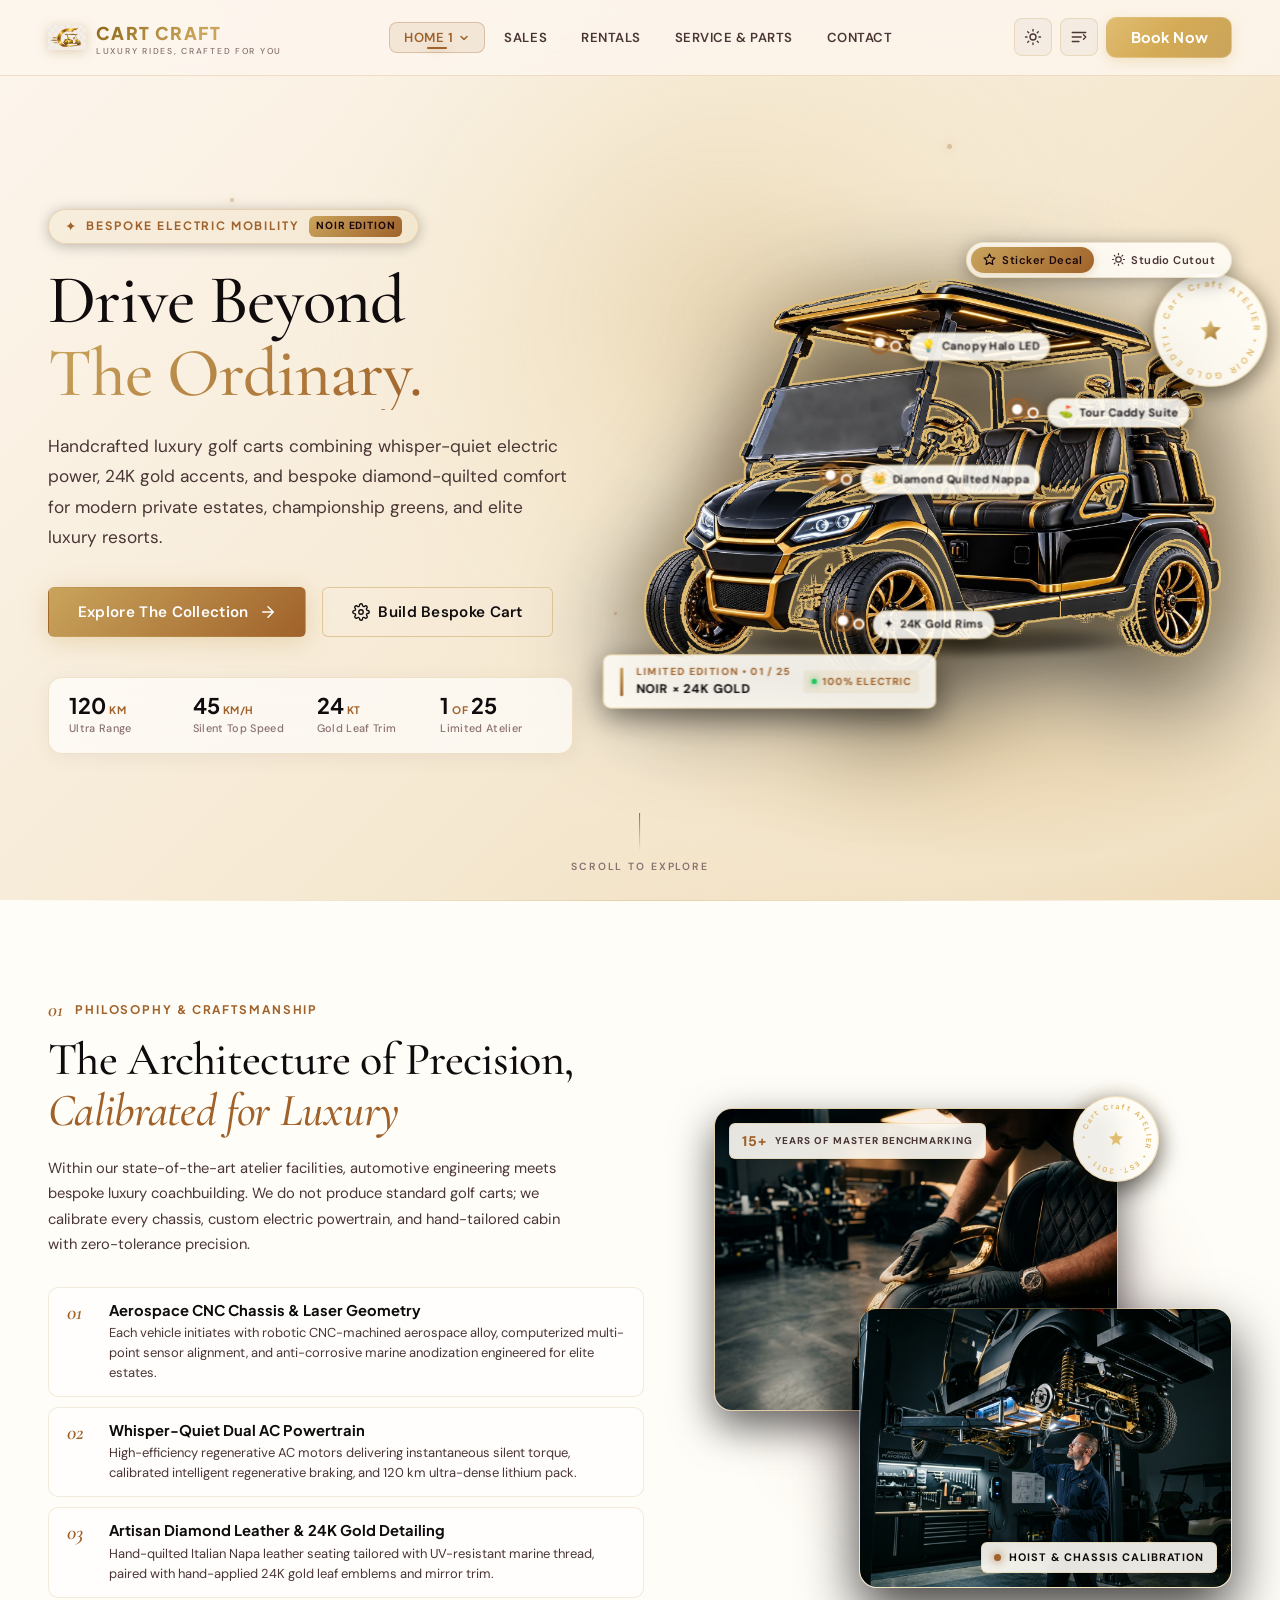
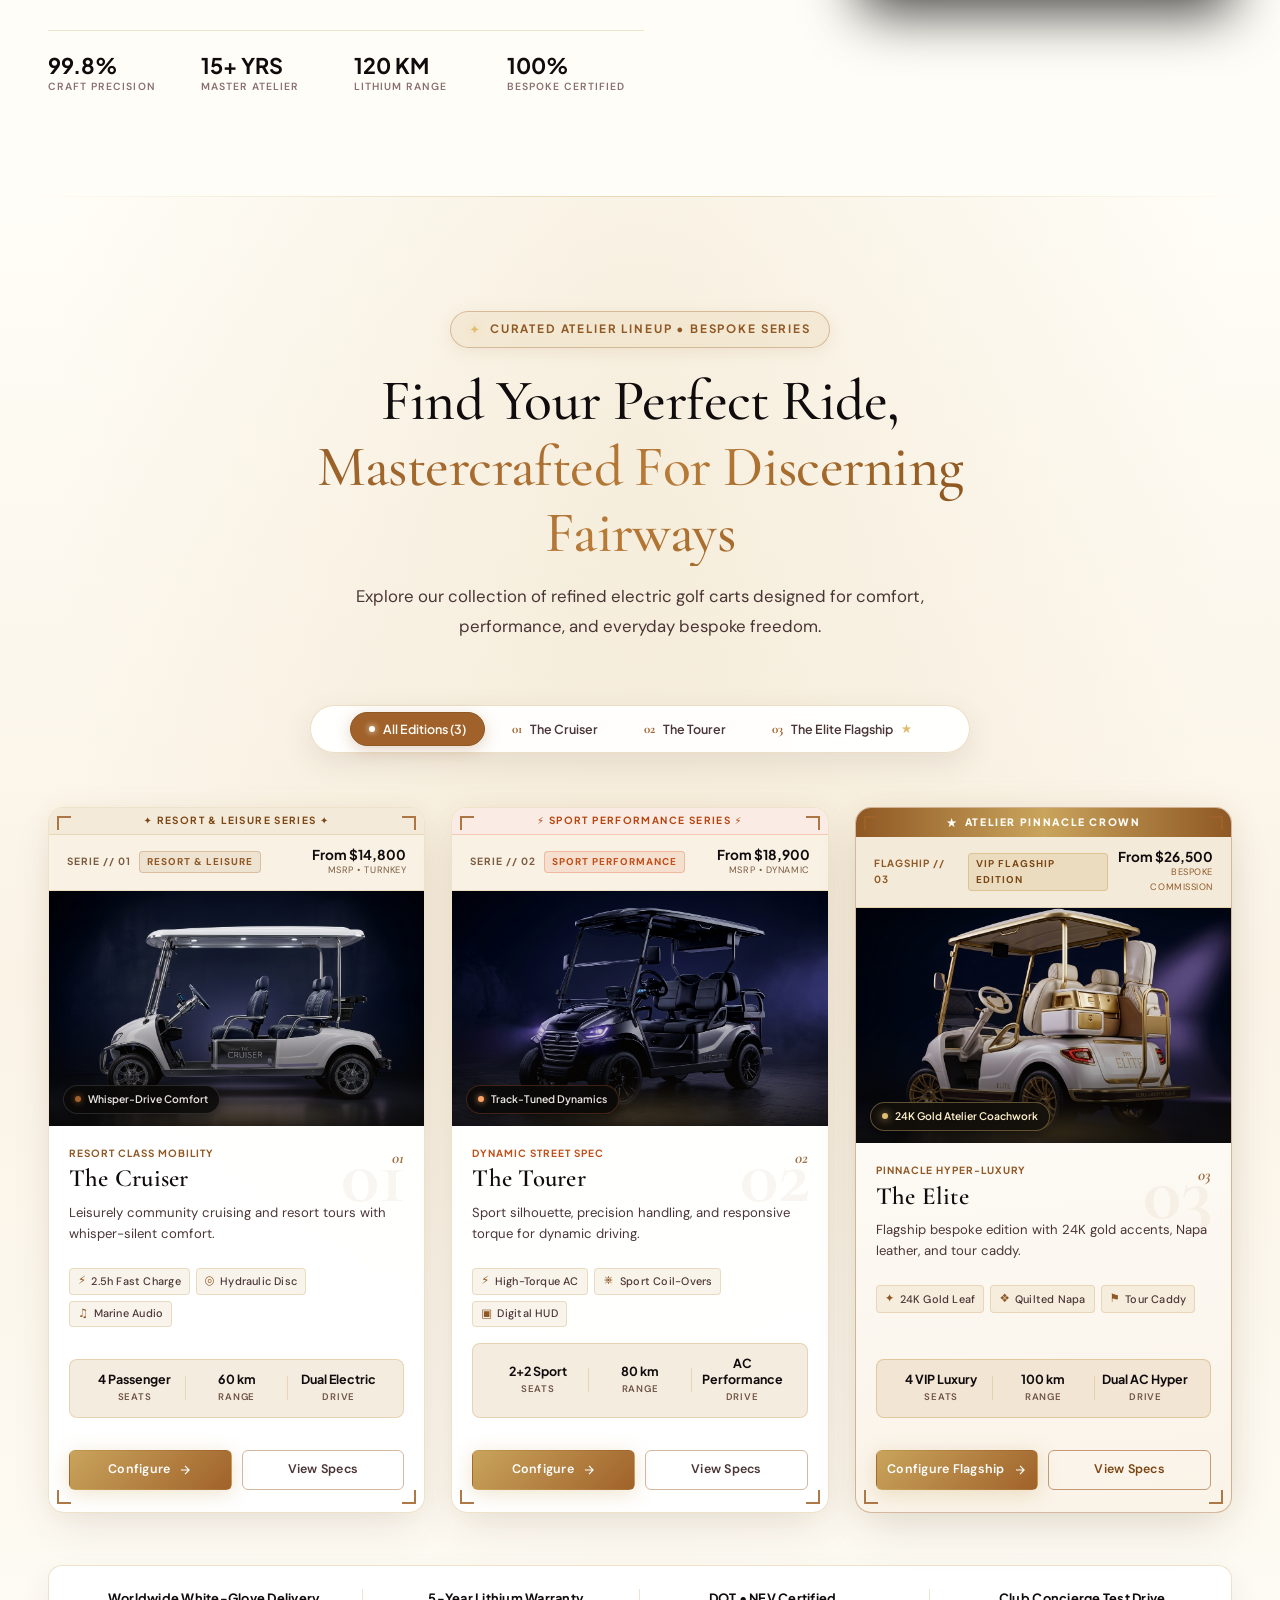
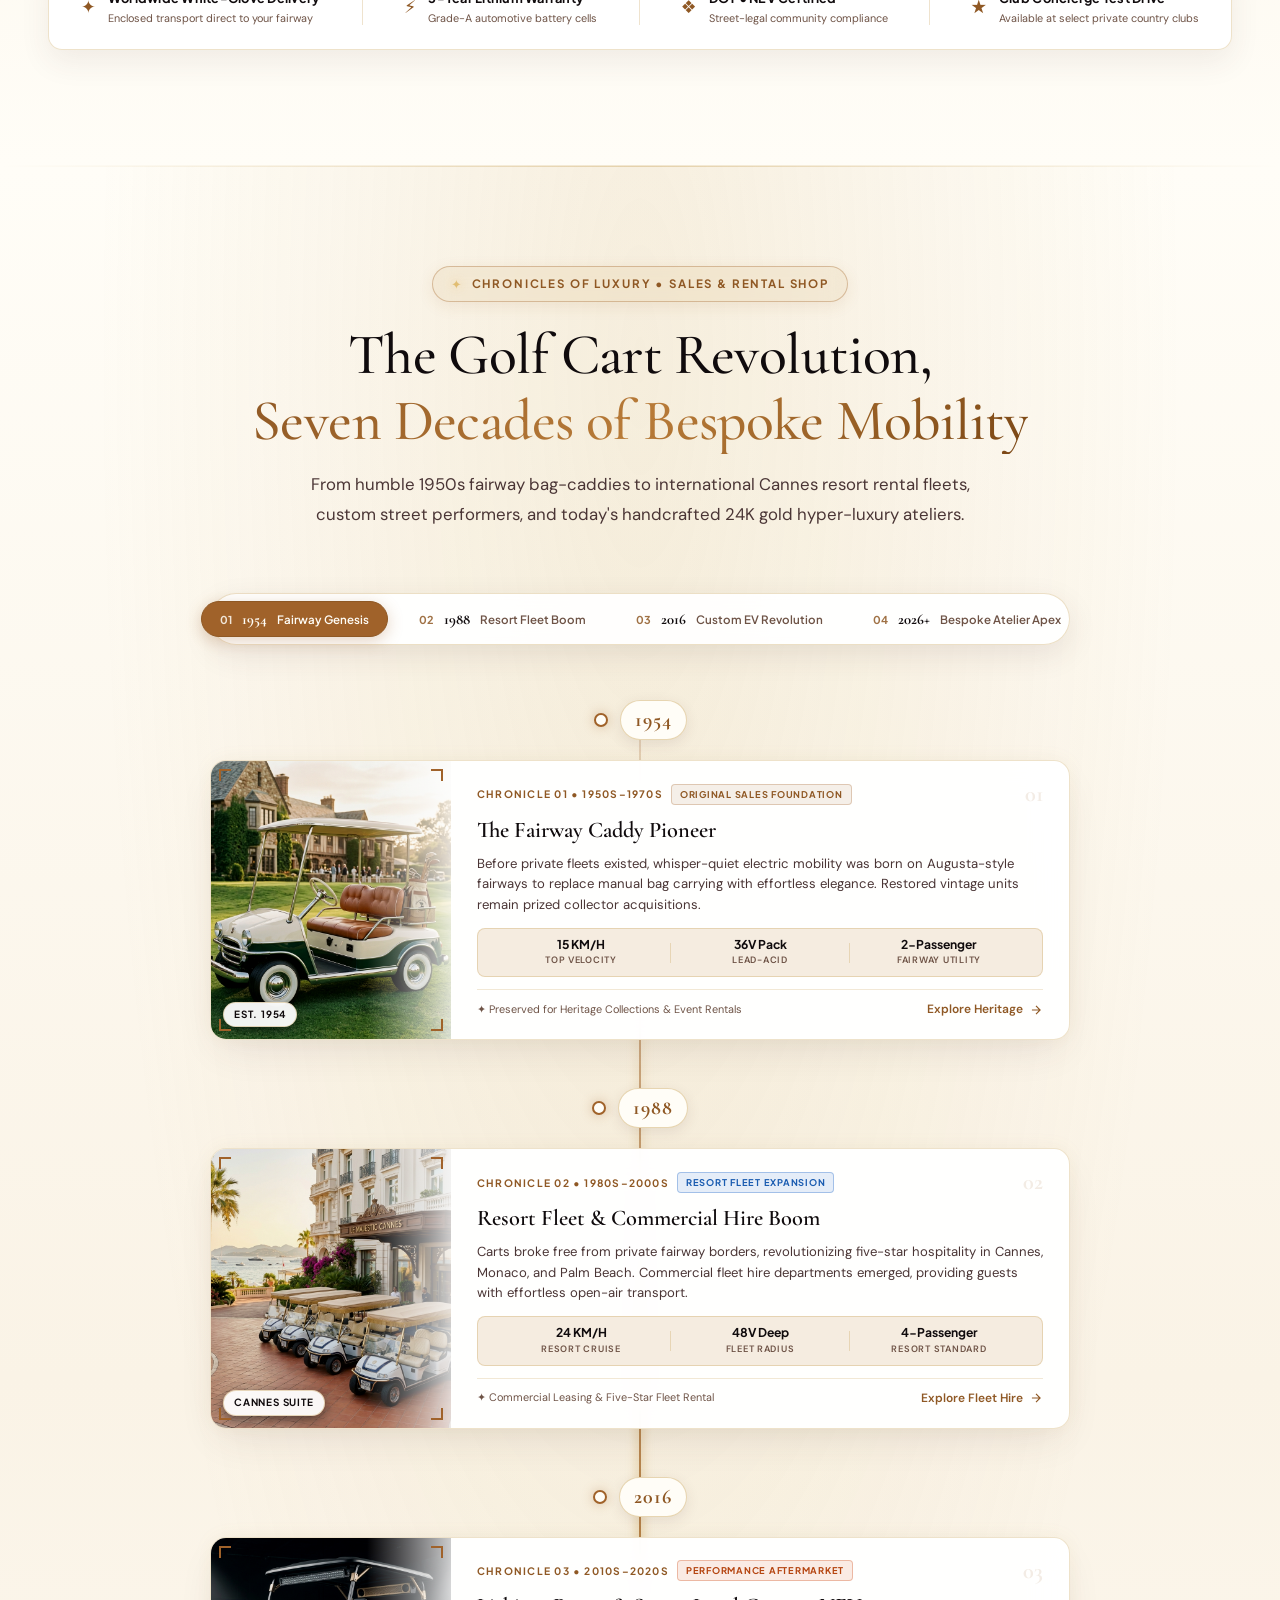
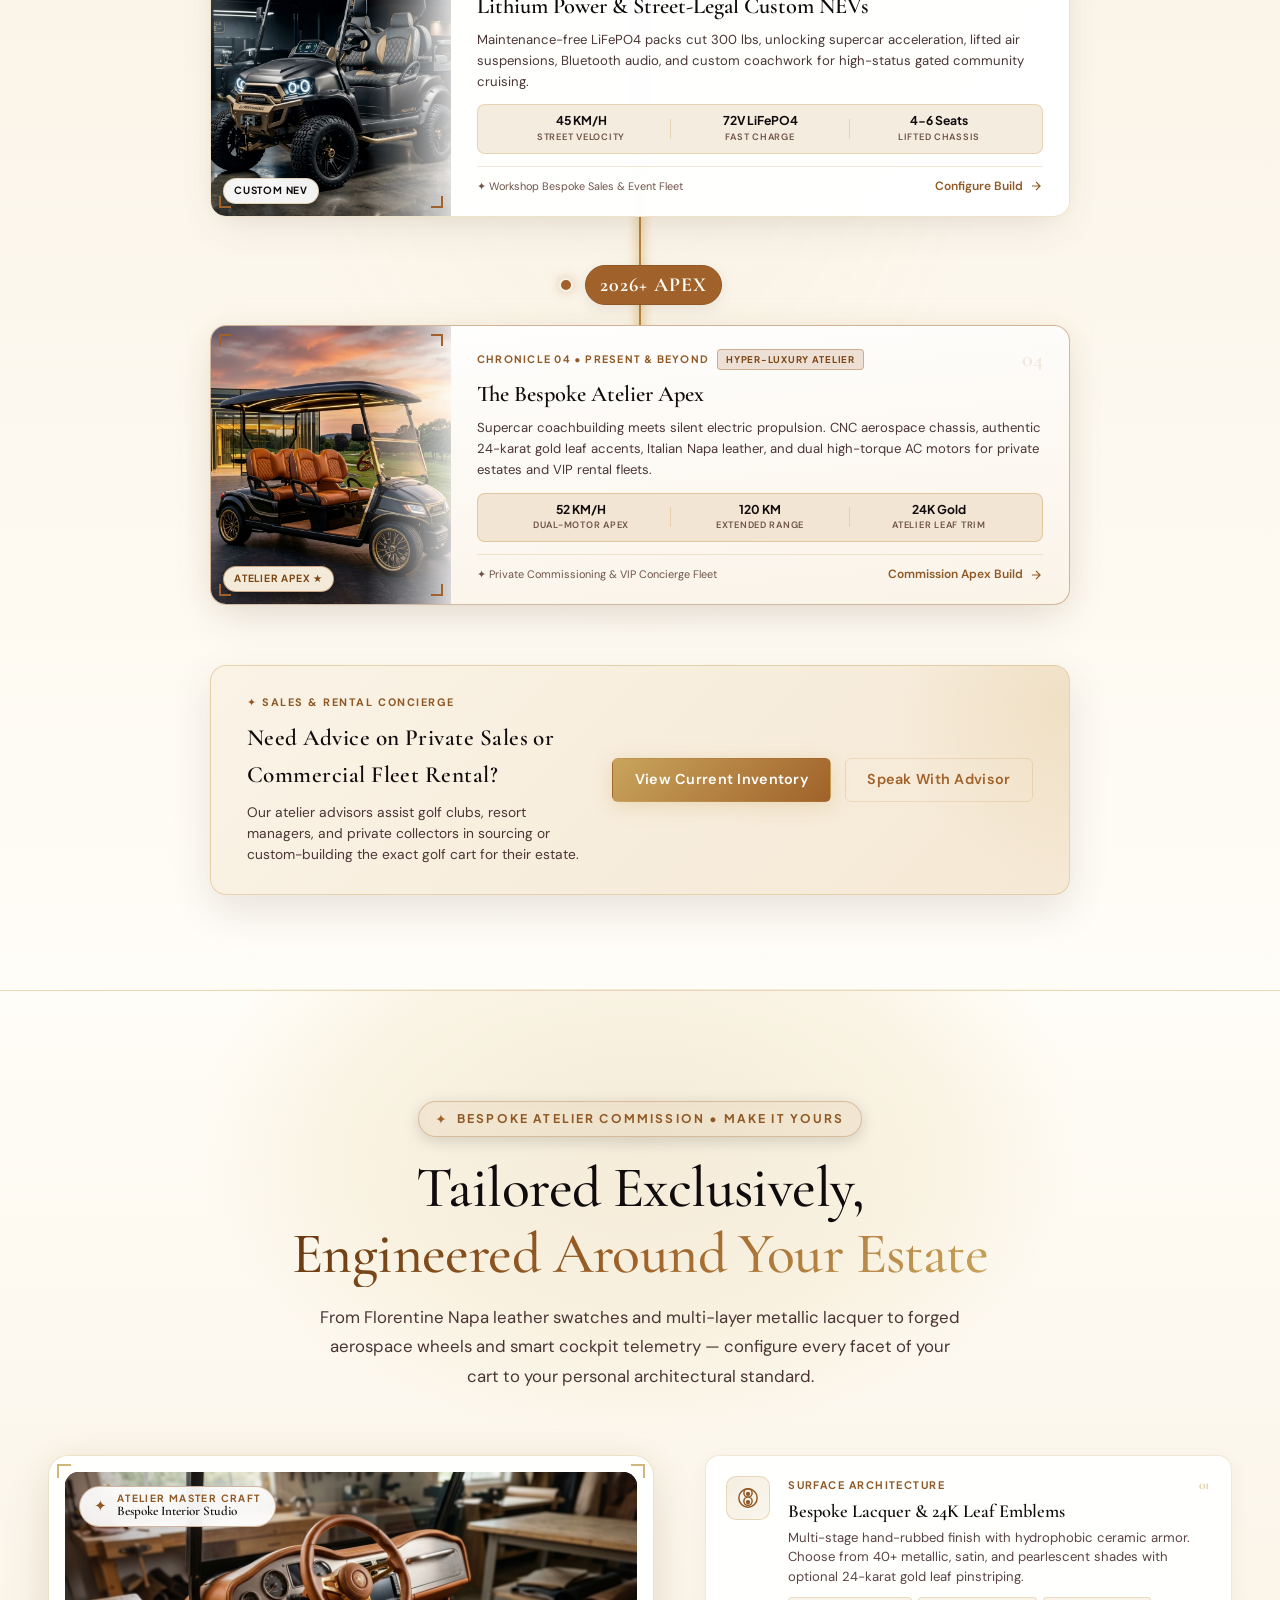
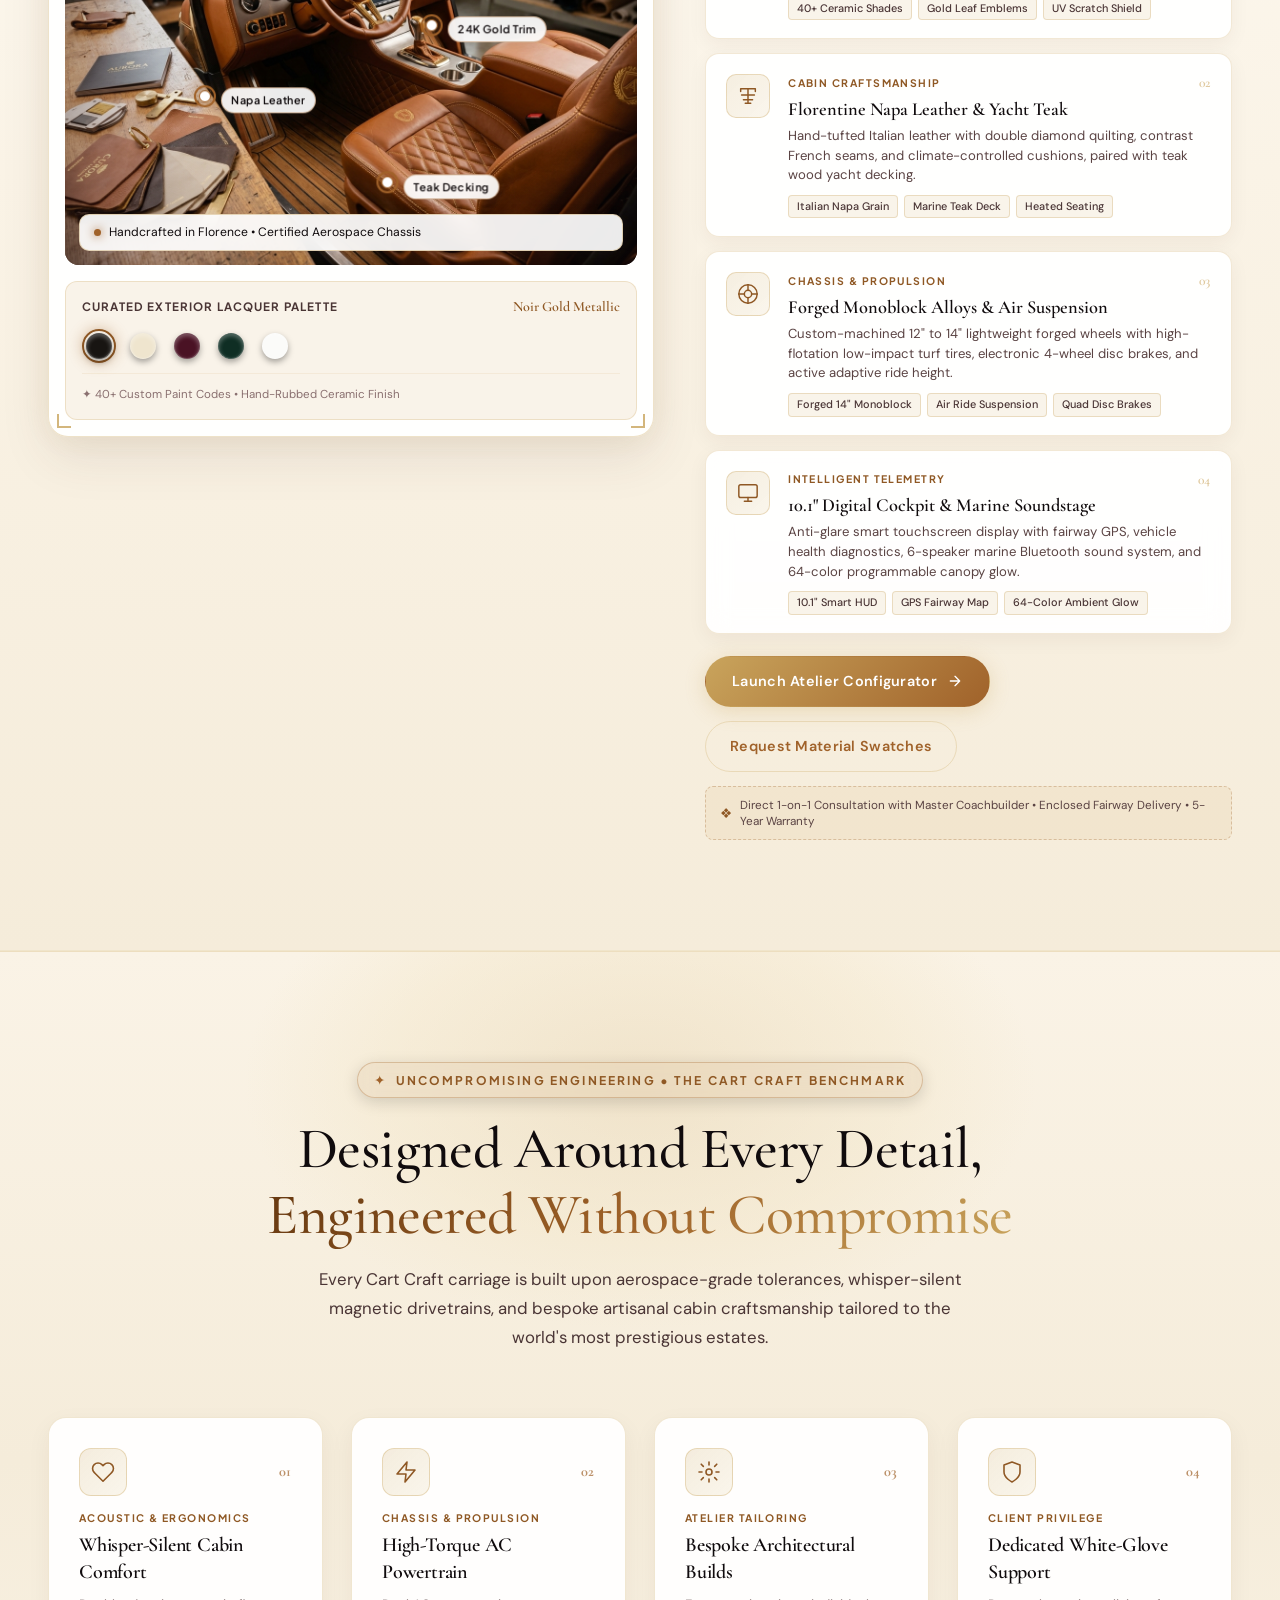
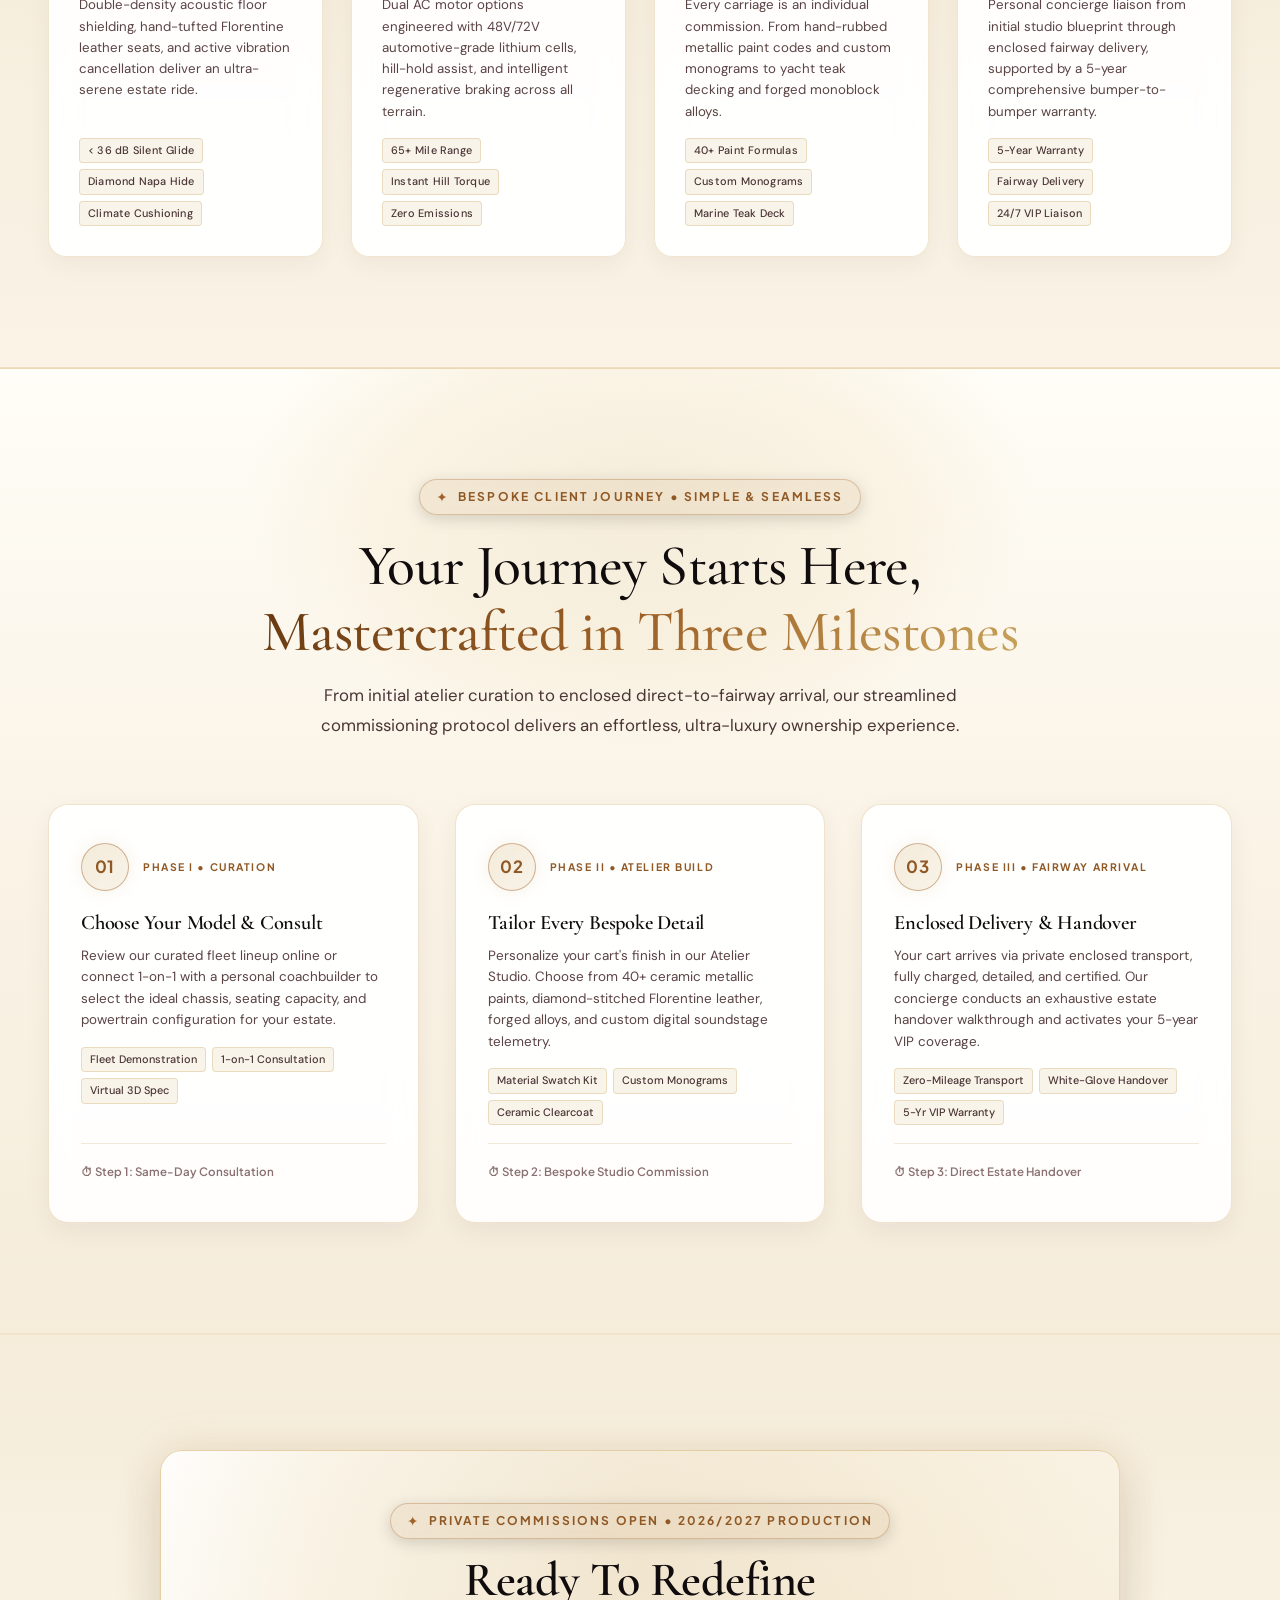
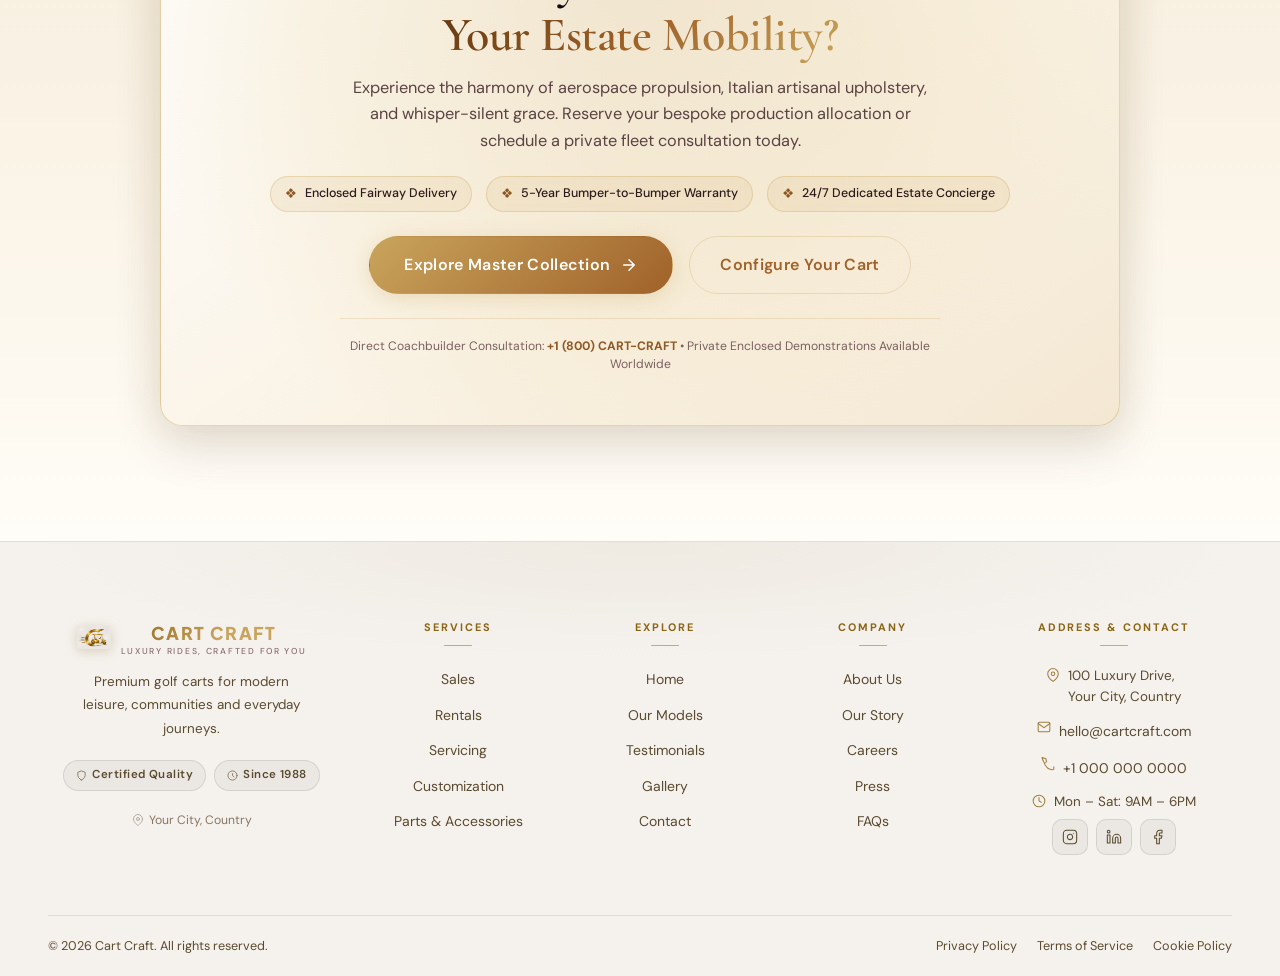
==== index.html @ 9351e33c "Add files via upload" ====
﻿<!DOCTYPE html>
<html lang="en" dir="ltr" data-theme="dark">
<head>
  <meta charset="UTF-8" />
  <link rel="icon" type="image/png" sizes="32x32" href="assets/cart-craft-logo.png" />
  <link rel="icon" type="image/png" href="assets/cart-craft-logo.png" />
  <link rel="apple-touch-icon" sizes="180x180" href="assets/cart-craft-logo.png" />
  <meta name="viewport" content="width=device-width, initial-scale=1.0" />
  <meta name="description" content="Cart Craft — Premium electric golf carts for modern leisure, resort communities and everyday journeys. Explore our exclusive collection of luxury carts." />
  <meta name="theme-color" content="#181820" />
  <title>Cart Craft — Premium Electric Golf Carts</title>
  <link rel="preconnect" href="https://fonts.googleapis.com" />
  <link rel="preconnect" href="https://fonts.gstatic.com" crossorigin />
  <link href="https://fonts.googleapis.com/css2?family=DM+Sans:ital,opsz,wght@0,9..40,300;0,9..40,400;0,9..40,500;0,9..40,600;0,9..40,700;1,9..40,300&family=Plus+Jakarta+Sans:wght@300;400;500;600;700&family=Cormorant+Garamond:ital,wght@0,400;0,500;0,600;1,400;1,500&display=swap" rel="stylesheet" />
  <link rel="stylesheet" href="index.css" />
</head>
<body>

  <!-- ===== HEADER ===== -->
  <header class="site-header" id="site-header" role="banner">
    <div class="header-inner container">

      <!-- Brand -->
      <a href="#" class="brand" aria-label="Cart Craft Home">
        <img src="assets/cart-craft-logo.png" alt="Cart Craft Logo" class="brand-logo-img" />
        <span class="brand-stack"><span class="brand-name">Cart Craft</span><span class="brand-tagline">Luxury Rides, Crafted for You</span></span>
      </a>

      <!-- Desktop Navigation -->
      <nav class="desktop-nav" aria-label="Main navigation">
        <ul class="nav-list" role="list">
          <li class="nav-item nav-dropdown-parent">
            <button class="nav-link nav-link--active nav-dropdown-trigger" aria-expanded="false" aria-haspopup="true" id="home-dropdown-btn">
              Home 1
              <svg class="dropdown-chevron" width="12" height="12" viewBox="0 0 12 12" fill="none" aria-hidden="true">
                <path d="M3 4.5L6 7.5L9 4.5" stroke="currentColor" stroke-width="1.5" stroke-linecap="round" stroke-linejoin="round"/>
              </svg>
            </button>
            <div class="dropdown-menu" role="menu" aria-labelledby="home-dropdown-btn">
              <a href="index.html" class="dropdown-item dropdown-item--active" role="menuitem">Home 1</a>
              <a href="home2.html" class="dropdown-item" role="menuitem">Home 2</a>
            </div>
          </li>
          <li class="nav-item"><a href="sales.html" class="nav-link">Sales</a></li>
          <li class="nav-item"><a href="rentals.html" class="nav-link">Rentals</a></li>
          <li class="nav-item"><a href="services.html" class="nav-link">Service &amp; Parts</a></li>
          <li class="nav-item"><a href="contact.html" class="nav-link">Contact</a></li>
        </ul>
      </nav>

      <!-- Header Actions -->
      <div class="header-actions">
        <button class="icon-btn theme-toggle" id="theme-toggle" aria-label="Toggle light/dark theme" title="Toggle theme">
          <svg class="icon-sun" width="18" height="18" viewBox="0 0 24 24" fill="none" stroke="currentColor" stroke-width="1.8" stroke-linecap="round" stroke-linejoin="round" aria-hidden="true">
            <circle cx="12" cy="12" r="4"/><path d="M12 2v2M12 20v2M4.93 4.93l1.41 1.41M17.66 17.66l1.41 1.41M2 12h2M20 12h2M4.93 19.07l1.41-1.41M17.66 6.34l1.41-1.41"/>
          </svg>
          <svg class="icon-moon" width="18" height="18" viewBox="0 0 24 24" fill="none" stroke="currentColor" stroke-width="1.8" stroke-linecap="round" stroke-linejoin="round" aria-hidden="true">
            <path d="M21 12.79A9 9 0 1 1 11.21 3 7 7 0 0 0 21 12.79z"/>
          </svg>
        </button>
        <button class="icon-btn rtl-toggle" id="rtl-toggle" aria-label="Toggle RTL/LTR direction" title="Toggle direction">
          <svg width="18" height="18" viewBox="0 0 24 24" fill="none" stroke="currentColor" stroke-width="1.8" stroke-linecap="round" stroke-linejoin="round" aria-hidden="true">
            <path d="M3 6h18M3 12h12M3 18h9"/><path d="M18 9l3 3-3 3"/>
          </svg>
        </button>
        <a href="#" class="btn btn-primary btn-sm" id="header-book-btn">Book Now</a>
      </div>

      <!-- Hamburger -->
      <button class="hamburger" id="hamburger" aria-label="Open navigation menu" aria-expanded="false" aria-controls="mobile-menu">
        <span class="hamburger-bar"></span>
        <span class="hamburger-bar"></span>
        <span class="hamburger-bar"></span>
      </button>
    </div>
  </header>

  <!-- ===== MOBILE MENU ===== -->
  <div class="mobile-menu" id="mobile-menu" role="dialog" aria-modal="true" aria-label="Navigation menu">
    <div class="mobile-menu-header">
      <a href="#" class="brand" aria-label="Cart Craft Home">
        <img src="assets/cart-craft-logo.png" alt="Cart Craft Logo" class="brand-logo-img" />
        <span class="brand-stack"><span class="brand-name">Cart Craft</span><span class="brand-tagline">Luxury Rides, Crafted for You</span></span>
      </a>
      <button class="mobile-menu-close" id="mobile-menu-close" aria-label="Close navigation menu">
        <svg width="22" height="22" viewBox="0 0 24 24" fill="none" stroke="currentColor" stroke-width="1.8" stroke-linecap="round" aria-hidden="true">
          <path d="M18 6L6 18M6 6l12 12"/>
        </svg>
      </button>
    </div>
    <nav class="mobile-nav" aria-label="Mobile navigation">
      <ul class="mobile-nav-list" role="list">
        <li><a href="index.html" class="mobile-nav-link mobile-nav-link--active">Home 1</a></li>
        <li><a href="home2.html" class="mobile-nav-link">Home 2</a></li>
        <li><a href="sales.html" class="mobile-nav-link">Sales</a></li>
        <li><a href="rentals.html" class="mobile-nav-link">Rentals</a></li>
        <li><a href="services.html" class="mobile-nav-link">Service &amp; Parts</a></li>
        <li><a href="contact.html" class="mobile-nav-link">Contact</a></li>
      </ul>
    </nav>
    <div class="mobile-menu-footer">
      <a href="#" class="btn btn-primary mobile-book-btn">Book Now</a>
    </div>
  </div>
  <div class="mobile-overlay" id="mobile-overlay"></div>

  <!-- ===== MAIN CONTENT ===== -->
  <main id="main-content">

    <!-- ===== SECTION 1: REDESIGNED BESPOKE HERO SHOWCASE ===== -->
    <section class="hero hero--bespoke" id="hero" aria-label="Hero section">
      <!-- Luxury Atmospheric Backdrop & Lighting -->
      <div class="hero-bg-stage" aria-hidden="true">
        <div class="hero-stage-spotlight"></div>
        <div class="hero-stage-radial"></div>
        <div class="hero-stage-beam hero-stage-beam--1"></div>
        <div class="hero-stage-beam hero-stage-beam--2"></div>
        <div class="hero-particles">
          <span class="particle" style="--p-x: 18%; --p-y: 22%; --p-d: 4s; --p-s: 4px;"></span>
          <span class="particle" style="--p-x: 74%; --p-y: 16%; --p-d: 5s; --p-s: 5px;"></span>
          <span class="particle" style="--p-x: 48%; --p-y: 68%; --p-d: 4.5s; --p-s: 3px;"></span>
          <span class="particle" style="--p-x: 88%; --p-y: 62%; --p-d: 3.8s; --p-s: 4px;"></span>
          <span class="particle" style="--p-x: 32%; --p-y: 78%; --p-d: 5.2s; --p-s: 3px;"></span>
        </div>
      </div>

      <div class="container hero-inner">
        <!-- Hero Content / Left Column -->
        <div class="hero-content" data-animate="hero-text">
          <!-- Premium Eyebrow Pill -->
          <div class="hero-eyebrow-wrapper animate-fade-up" style="--delay:0.1s">
            <span class="hero-eyebrow-pill">
              <span class="hero-pill-sparkle">✦</span>
              <span class="hero-pill-text">BESPOKE ELECTRIC MOBILITY</span>
              <span class="hero-pill-badge">NOIR EDITION</span>
            </span>
          </div>

          <!-- Hero Main Heading -->
          <h1 class="hero-heading animate-fade-up" style="--delay:0.25s">
            Drive Beyond<br />
            <span class="hero-heading-accent">The Ordinary.</span>
          </h1>

          <!-- Hero Subtitle -->
          <p class="hero-description animate-fade-up" style="--delay:0.4s">
            Handcrafted luxury golf carts combining whisper-quiet electric power,
            24K gold accents, and bespoke diamond-quilted comfort for modern private estates,
            championship greens, and elite luxury resorts.
          </p>

          <!-- Action CTAs -->
          <div class="hero-ctas animate-fade-up" style="--delay:0.55s">
            <a href="#models" class="btn btn-primary btn-lg hero-cta-primary" id="hero-explore-btn">
              <span>Explore The Collection</span>
              <svg width="18" height="18" viewBox="0 0 24 24" fill="none" stroke="currentColor" stroke-width="2" stroke-linecap="round" stroke-linejoin="round" aria-hidden="true">
                <path d="M5 12h14M12 5l7 7-7 7"/>
              </svg>
            </a>
            <a href="#customization" class="btn btn-ghost btn-lg hero-cta-ghost" id="hero-customize-btn">
              <svg width="18" height="18" viewBox="0 0 24 24" fill="none" stroke="currentColor" stroke-width="1.8" stroke-linecap="round" stroke-linejoin="round" aria-hidden="true">
                <circle cx="12" cy="12" r="3"/><path d="M19.4 15a1.65 1.65 0 0 0 .33 1.82l.06.06a2 2 0 0 1 0 2.83 2 2 0 0 1-2.83 0l-.06-.06a1.65 1.65 0 0 0-1.82-.33 1.65 1.65 0 0 0-1 1.51V21a2 2 0 0 1-2 2 2 2 0 0 1-2-2v-.09A1.65 1.65 0 0 0 9 19.4a1.65 1.65 0 0 0-1.82.33l-.06.06a2 2 0 0 1-2.83 0 2 2 0 0 1 0-2.83l.06-.06a1.65 1.65 0 0 0 .33-1.82 1.65 1.65 0 0 0-1.51-1H3a2 2 0 0 1-2-2 2 2 0 0 1 2-2h.09A1.65 1.65 0 0 0 4.6 9a1.65 1.65 0 0 0-.33-1.82l-.06-.06a2 2 0 0 1 0-2.83 2 2 0 0 1 2.83 0l.06.06a1.65 1.65 0 0 0 1.82.33H9a1.65 1.65 0 0 0 1-1.51V3a2 2 0 0 1 2-2 2 2 0 0 1 2 2v.09a1.65 1.65 0 0 0 1 1.51 1.65 1.65 0 0 0 1.82-.33l.06-.06a2 2 0 0 1 2.83 0 2 2 0 0 1 0 2.83l-.06.06a1.65 1.65 0 0 0-.33 1.82V9a1.65 1.65 0 0 0 1.51 1H21a2 2 0 0 1 2 2 2 2 0 0 1-2 2h-.09a1.65 1.65 0 0 0-1.51 1z"/>
              </svg>
              <span>Build Bespoke Cart</span>
            </a>
          </div>

          <!-- Aerospace/Hypercar Telemetry Strip -->
          <div class="hero-telemetry animate-fade-up" style="--delay:0.7s">
            <div class="telemetry-item">
              <span class="telemetry-value">120<small>KM</small></span>
              <span class="telemetry-label">Ultra Range</span>
            </div>
            <div class="telemetry-item">
              <span class="telemetry-value">45<small>KM/H</small></span>
              <span class="telemetry-label">Silent Top Speed</span>
            </div>
            <div class="telemetry-item">
              <span class="telemetry-value">24<small>KT</small></span>
              <span class="telemetry-label">Gold Leaf Trim</span>
            </div>
            <div class="telemetry-item">
              <span class="telemetry-value">1<small>OF</small>25</span>
              <span class="telemetry-label">Limited Atelier</span>
            </div>
          </div>
        </div>

        <!-- Hero Visual / Right Column — Stage with Sticker-Style Golf Cart (Not A Card!) -->
        <div class="hero-visual hero-visual--sticker animate-hero-cart" id="hero-stage-visual" style="--delay:0.2s">
          <!-- Stage Lighting & Elliptical Platform Disc -->
          <div class="hero-stage-platform" aria-hidden="true">
            <div class="platform-glow-core"></div>
            <div class="platform-ring platform-ring--outer"></div>
            <div class="platform-ring platform-ring--inner"></div>
            <div class="platform-shadow-ellipse"></div>
            <div class="platform-reflection"></div>
          </div>

          <!-- Interactive Mode Switcher for the Sticker -->
          <div class="hero-sticker-controls" aria-label="Hero visual style controls">
            <button class="sticker-mode-btn sticker-mode-btn--active" id="btn-sticker-mode" type="button" title="View with gold die-cut sticker finish">
              <svg width="13" height="13" viewBox="0 0 24 24" fill="none" stroke="currentColor" stroke-width="2.2" stroke-linecap="round" stroke-linejoin="round">
                <polygon points="12 2 15.09 8.26 22 9.27 17 14.14 18.18 21.02 12 17.77 5.82 21.02 7 14.14 2 9.27 8.91 8.26 12 2"/>
              </svg>
              <span>Sticker Decal</span>
            </button>
            <button class="sticker-mode-btn" id="btn-studio-mode" type="button" title="View with cinematic studio lighting">
              <svg width="13" height="13" viewBox="0 0 24 24" fill="none" stroke="currentColor" stroke-width="2.2" stroke-linecap="round" stroke-linejoin="round">
                <circle cx="12" cy="12" r="5"/><line x1="12" y1="1" x2="12" y2="3"/><line x1="12" y1="21" x2="12" y2="23"/>
                <line x1="4.22" y1="4.22" x2="5.64" y2="5.64"/><line x1="18.36" y1="18.36" x2="19.78" y2="19.78"/>
                <line x1="1" y1="12" x2="3" y2="12"/><line x1="21" y1="12" x2="23" y2="12"/>
                <line x1="4.22" y1="19.78" x2="5.64" y2="18.36"/><line x1="18.36" y1="5.64" x2="19.78" y2="4.22"/>
              </svg>
              <span>Studio Cutout</span>
            </button>
          </div>

          <!-- The Floating Golf Cart Element (Sticker/Cutout presentation with 3D Parallax) -->
          <div class="hero-sticker-wrapper" id="hero-sticker-card">
            <!-- Ambient Cart Aura -->
            <div class="cart-aura-glow" aria-hidden="true"></div>

            <!-- The Golf Cart Cutout Sticker Image (User's Black & Gold Cart) -->
            <img
              src="assets/hero-cart-cutout.png"
              alt="Bespoke Cart Craft Noir Edition — Custom Black and Gold Electric Golf Cart with gold wheels, LED lights, and custom clubs"
              class="hero-sticker-img is-sticker-style"
              id="hero-main-cart-img"
              loading="eager"
              fetchpriority="high"
            />

            <!-- Interactive Hotspot Stickers (Pins on the cart) -->
            <div class="cart-hotspot hotspot--wheels" data-title="24K Gold Multi-Spoke Rims" data-info="Ultra-lightweight forged alloy with 24K gold electroplated finish">
              <span class="hotspot-pulse"></span>
              <span class="hotspot-dot"></span>
              <div class="hotspot-pill">
                <span class="pill-icon">✦</span>
                <span class="pill-label">24K Gold Rims</span>
              </div>
            </div>

            <div class="cart-hotspot hotspot--interior" data-title="Bespoke Nappa Seating" data-info="Hand-quilted diamond pattern with gold contrast piping and memory foam comfort">
              <span class="hotspot-pulse"></span>
              <span class="hotspot-dot"></span>
              <div class="hotspot-pill">
                <span class="pill-icon">👑</span>
                <span class="pill-label">Diamond Quilted Nappa</span>
              </div>
            </div>

            <div class="cart-hotspot hotspot--caddy" data-title="Tour Caddy Club Suite" data-info="Integrated rear bag caddy with carbon fiber mounts and tour-spec clubs">
              <span class="hotspot-pulse"></span>
              <span class="hotspot-dot"></span>
              <div class="hotspot-pill">
                <span class="pill-icon">⛳</span>
                <span class="pill-label">Tour Caddy Suite</span>
              </div>
            </div>

            <div class="cart-hotspot hotspot--roof" data-title="Canopy Ambient Halo" data-info="Dual-channel LED perimeter illumination integrated seamlessly into the roof">
              <span class="hotspot-pulse"></span>
              <span class="hotspot-dot"></span>
              <div class="hotspot-pill">
                <span class="pill-icon">💡</span>
                <span class="pill-label">Canopy Halo LED</span>
              </div>
            </div>
          </div>

          <!-- Rotating Luxury Atelier Sticker Seal -->
          <div class="hero-seal-sticker" id="hero-seal-sticker" aria-label="Authentic Bespoke Seal" title="Cart Craft Atelier • Bespoke Noir Gold Edition">
            <svg class="seal-text-svg" viewBox="0 0 120 120">
              <path id="seal-text-path" d="M 60, 60 m -46, 0 a 46,46 0 1,1 92,0 a 46,46 0 1,1 -92,0" fill="none"/>
              <text font-size="9.6" fill="#E1BD72" font-weight="700" letter-spacing="2.8">
                <textPath href="#seal-text-path" startOffset="0%">
                  • Cart Craft ATELIER • NOIR GOLD EDITION •
                </textPath>
              </text>
            </svg>
            <div class="seal-inner-emblem">
              <svg width="26" height="26" viewBox="0 0 24 24" fill="none">
                <path d="M12 2L14.8 8.6L22 9.5L16.8 14.5L18.2 21.6L12 18L5.8 21.6L7.2 14.5L2 9.5L9.2 8.6L12 2Z" fill="url(#seal-gold-grad)" stroke="#FFFDF7" stroke-width="0.8"/>
                <defs>
                  <linearGradient id="seal-gold-grad" x1="2" y1="2" x2="22" y2="21.6" gradientUnits="userSpaceOnUse">
                    <stop stop-color="#F5E4B3"/>
                    <stop offset="0.5" stop-color="#C9A45C"/>
                    <stop offset="1" stop-color="#8C6322"/>
                  </linearGradient>
                </defs>
              </svg>
            </div>
          </div>

          <!-- Floating Limited Edition Sticker Tag (Bottom Left of Visual) -->
          <div class="hero-floating-decal" aria-hidden="true">
            <div class="decal-stripe"></div>
            <div class="decal-content">
              <span class="decal-edition">LIMITED EDITION &bull; 01 / 25</span>
              <span class="decal-model">NOIR &times; 24K GOLD</span>
            </div>
            <div class="decal-chip">
              <span class="chip-dot"></span>
              <span>100% ELECTRIC</span>
            </div>
          </div>
        </div>
      </div>

      <!-- Scroll Down Indicator -->
      <div class="hero-scroll-indicator" aria-hidden="true">
        <span class="scroll-line"></span>
        <span class="scroll-label">Scroll to Explore</span>
      </div>
    </section>

    <!-- ===== SECTION 2: PHILOSOPHY & CRAFTSMANSHIP (ARCHITECTURE OF PRECISION) ===== -->
    <section class="section craft-section" id="philosophy" aria-labelledby="craft-heading">
      <div class="container">
        <div class="craft-grid">

          <!-- LEFT COLUMN: Text Content & Small Numbered Cards -->
          <div class="craft-content" data-animate="craft-text">
            <div class="craft-eyebrow-wrap">
              <span class="craft-eyebrow-num">01</span>
              <span class="craft-eyebrow-text">PHILOSOPHY &amp; CRAFTSMANSHIP</span>
            </div>

            <h2 class="craft-heading" id="craft-heading">
              The Architecture of Precision,<br />
              <span class="craft-heading-accent">Calibrated for Luxury</span>
            </h2>

            <p class="craft-description">
              Within our state-of-the-art atelier facilities, automotive engineering meets bespoke luxury coachbuilding.
              We do not produce standard golf carts; we calibrate every chassis, custom electric powertrain,
              and hand-tailored cabin with zero-tolerance precision.
            </p>

            <!-- 3 Compact Cards (Refined & Small) -->
            <div class="craft-cards">
              <article class="craft-card">
                <span class="craft-card-num">01</span>
                <div class="craft-card-body">
                  <h3 class="craft-card-title">Aerospace CNC Chassis &amp; Laser Geometry</h3>
                  <p class="craft-card-desc">
                    Each vehicle initiates with robotic CNC-machined aerospace alloy, computerized multi-point sensor alignment,
                    and anti-corrosive marine anodization engineered for elite estates.
                  </p>
                </div>
              </article>

              <article class="craft-card">
                <span class="craft-card-num">02</span>
                <div class="craft-card-body">
                  <h3 class="craft-card-title">Whisper-Quiet Dual AC Powertrain</h3>
                  <p class="craft-card-desc">
                    High-efficiency regenerative AC motors delivering instantaneous silent torque, calibrated intelligent regenerative braking,
                    and 120 km ultra-dense lithium pack.
                  </p>
                </div>
              </article>

              <article class="craft-card">
                <span class="craft-card-num">03</span>
                <div class="craft-card-body">
                  <h3 class="craft-card-title">Artisan Diamond Leather &amp; 24K Gold Detailing</h3>
                  <p class="craft-card-desc">
                    Hand-quilted Italian Napa leather seating tailored with UV-resistant marine thread, paired with hand-applied
                    24K gold leaf emblems and mirror trim.
                  </p>
                </div>
              </article>
            </div>

            <!-- Metric Stats Row -->
            <div class="craft-metrics">
              <div class="craft-metric">
                <span class="craft-metric-val">99.8%</span>
                <span class="craft-metric-lbl">Craft Precision</span>
              </div>
              <div class="craft-metric">
                <span class="craft-metric-val">15+ YRS</span>
                <span class="craft-metric-lbl">Master Atelier</span>
              </div>
              <div class="craft-metric">
                <span class="craft-metric-val">120 KM</span>
                <span class="craft-metric-lbl">Lithium Range</span>
              </div>
              <div class="craft-metric">
                <span class="craft-metric-val">100%</span>
                <span class="craft-metric-lbl">Bespoke Certified</span>
              </div>
            </div>
          </div>

          <!-- RIGHT COLUMN: 2 Images with Unique Overlapping Alignment -->
          <div class="craft-visual">
            <div class="craft-visual-stack">
              <!-- Background Ambient Stage Glow -->
              <div class="craft-ambient-glow" aria-hidden="true"></div>

              <!-- Floating Rotating Seal Badge (Top right) -->
              <div class="craft-seal-badge" aria-hidden="true">
                <svg class="craft-seal-svg" viewBox="0 0 100 100">
                  <path id="craft-seal-path" d="M 50, 50 m -36, 0 a 36,36 0 1,1 72,0 a 36,36 0 1,1 -72,0" fill="none"/>
                  <text font-size="8.8" fill="#E1BD72" font-weight="700" letter-spacing="2.2">
                    <textPath href="#craft-seal-path" startOffset="0%">
                      • Cart Craft ATELIER • EST. 2011 •
                    </textPath>
                  </text>
                </svg>
                <div class="craft-seal-icon">
                  <svg width="20" height="20" viewBox="0 0 24 24" fill="none">
                    <path d="M12 2L14.5 8L21 9L16 13.5L17.5 20L12 16.5L6.5 20L8 13.5L3 9L9.5 8L12 2Z" fill="#E1BD72" stroke="#FFFDF7" stroke-width="0.5"/>
                  </svg>
                </div>
              </div>

              <!-- Top Primary Image -->
              <div class="craft-img-card craft-img-card--top">
                <img
                  src="assets/craft-inspection.jpg"
                  alt="Master craftsman inspecting 24K gold trim and hand-quilted leather on custom luxury golf cart"
                  class="craft-img"
                  loading="lazy"
                />
                <div class="craft-badge craft-badge--top">
                  <span class="craft-badge-lead">15+</span>
                  <span class="craft-badge-sub">YEARS OF MASTER BENCHMARKING</span>
                </div>
              </div>

              <!-- Bottom Overlapping Image -->
              <div class="craft-img-card craft-img-card--bottom">
                <img
                  src="assets/chassis-hoist.jpg"
                  alt="Technician inspecting electric golf cart chassis on hydraulic lift hoist"
                  class="craft-img"
                  loading="lazy"
                />
                <div class="craft-badge craft-badge--bottom">
                  <span class="craft-badge-dot"></span>
                  <span>HOIST &amp; CHASSIS CALIBRATION</span>
                </div>
              </div>
            </div>
          </div>

        </div>
      </div>
    </section>

    <!-- ===== SECTION 3: FEATURED MODELS (CURATED ATELIER LINEUP — PREMIUM REDESIGN) ===== -->
    <section class="section models-section" id="models" aria-labelledby="models-heading">
      <div class="container">
        
        <!-- Section Header -->
        <div class="section-header section-header--center">
          <div class="models-eyebrow-pill">
            <span class="models-pill-sparkle">✦</span>
            <span>CURATED ATELIER LINEUP &bull; BESPOKE SERIES</span>
          </div>
          <h2 class="section-heading" id="models-heading">
            Find Your Perfect Ride,<br />
            <span class="models-heading-accent">Mastercrafted For Discerning Fairways</span>
          </h2>
          <p class="section-subheading section-subheading--center">
            Explore our collection of refined electric golf carts designed for comfort, performance, and everyday bespoke freedom.
          </p>
        </div>

        <!-- Interactive Model Filter / Quick Selector -->
        <div class="models-filter-bar" role="tablist" aria-label="Filter Models">
          <button class="models-filter-btn is-active" data-filter="all" role="tab" aria-selected="true">
            <span class="filter-dot"></span>
            <span>All Editions (3)</span>
          </button>
          <button class="models-filter-btn" data-filter="01" role="tab" aria-selected="false">
            <span class="filter-num">01</span>
            <span>The Cruiser</span>
          </button>
          <button class="models-filter-btn" data-filter="02" role="tab" aria-selected="false">
            <span class="filter-num">02</span>
            <span>The Tourer</span>
          </button>
          <button class="models-filter-btn models-filter-btn--flagship" data-filter="03" role="tab" aria-selected="false">
            <span class="filter-num">03</span>
            <span>The Elite Flagship</span>
            <span class="filter-crown">★</span>
          </button>
        </div>

        <!-- Models Cards Showcase -->
        <div class="models-grid">

          <!-- Card 01: The Cruiser -->
          <article class="model-card model-card--premium" data-model="01">
            <div class="model-top-ribbon">
              <span>✦ RESORT &amp; LEISURE SERIES ✦</span>
            </div>

            <div class="model-card-corner model-card-corner--tl" aria-hidden="true"></div>
            <div class="model-card-corner model-card-corner--tr" aria-hidden="true"></div>
            <div class="model-card-corner model-card-corner--bl" aria-hidden="true"></div>
            <div class="model-card-corner model-card-corner--br" aria-hidden="true"></div>
            
            <div class="model-card-top-bar">
              <div class="model-series-meta">
                <span class="model-serie-id">SERIE // 01</span>
                <span class="model-tier-tag">RESORT &amp; LEISURE</span>
              </div>
              <div class="model-price-wrap">
                <span class="model-tier-price">From $14,800</span>
                <span class="model-price-sub">MSRP &bull; Turnkey</span>
              </div>
            </div>

            <div class="model-card-img-wrap">
              <div class="model-pedestal-glow" aria-hidden="true"></div>
              <img src="assets/cart-model-01.webp" alt="The Cruiser — Cart Craft premium 4-seat golf cart, white finish" class="model-card-img" loading="lazy" />
              <div class="model-card-overlay" aria-hidden="true"></div>
              <div class="model-img-badge">
                <span class="img-badge-dot"></span>
                <span>Whisper-Drive Comfort</span>
              </div>
            </div>

            <div class="model-card-body">
              <span class="model-watermark" aria-hidden="true">01</span>

              <div class="model-card-info">
                <div class="model-title-wrap">
                  <div>
                    <span class="model-sub-badge">Resort Class Mobility</span>
                    <h3 class="model-name">The Cruiser</h3>
                  </div>
                  <span class="model-num" aria-hidden="true">01</span>
                </div>
                
                <p class="model-desc">Leisurely community cruising and resort tours with whisper-silent comfort.</p>

                <div class="model-feature-chips">
                  <span class="feature-chip"><span class="chip-icon">⚡</span> 2.5h Fast Charge</span>
                  <span class="feature-chip"><span class="chip-icon">◎</span> Hydraulic Disc</span>
                  <span class="feature-chip"><span class="chip-icon">♫</span> Marine Audio</span>
                </div>

                <!-- Telemetry Specification Matrix -->
                <div class="model-telemetry-matrix" aria-label="Specifications">
                  <div class="telemetry-cell">
                    <span class="telemetry-val">4 Passenger</span>
                    <span class="telemetry-lbl">Seats</span>
                  </div>
                  <div class="telemetry-divider" aria-hidden="true"></div>
                  <div class="telemetry-cell">
                    <span class="telemetry-val">60 km</span>
                    <span class="telemetry-lbl">Range</span>
                  </div>
                  <div class="telemetry-divider" aria-hidden="true"></div>
                  <div class="telemetry-cell">
                    <span class="telemetry-val">Dual Electric</span>
                    <span class="telemetry-lbl">Drive</span>
                  </div>
                </div>
              </div>

              <div class="model-card-actions">
                <a href="#customization" class="btn btn-primary btn-sm model-btn" aria-label="Configure The Cruiser">
                  <span>Configure</span>
                  <svg width="14" height="14" viewBox="0 0 24 24" fill="none" stroke="currentColor" stroke-width="2" aria-hidden="true"><path d="M5 12h14M12 5l7 7-7 7"/></svg>
                </a>
                <a href="#" class="btn btn-outline btn-sm model-btn-outline" aria-label="View The Cruiser model details">View Specs</a>
              </div>
            </div>
          </article>

          <!-- Card 02: The Tourer -->
          <article class="model-card model-card--premium" data-model="02">
            <div class="model-top-ribbon model-top-ribbon--sport">
              <span>⚡ SPORT PERFORMANCE SERIES ⚡</span>
            </div>

            <div class="model-card-corner model-card-corner--tl" aria-hidden="true"></div>
            <div class="model-card-corner model-card-corner--tr" aria-hidden="true"></div>
            <div class="model-card-corner model-card-corner--bl" aria-hidden="true"></div>
            <div class="model-card-corner model-card-corner--br" aria-hidden="true"></div>

            <div class="model-card-top-bar">
              <div class="model-series-meta">
                <span class="model-serie-id">SERIE // 02</span>
                <span class="model-tier-tag model-tier-tag--sport">SPORT PERFORMANCE</span>
              </div>
              <div class="model-price-wrap">
                <span class="model-tier-price">From $18,900</span>
                <span class="model-price-sub">MSRP &bull; Dynamic</span>
              </div>
            </div>

            <div class="model-card-img-wrap">
              <div class="model-pedestal-glow" aria-hidden="true"></div>
              <img src="assets/cart-model-02.webp" alt="The Tourer — Cart Craft sporty black golf cart for performance driving" class="model-card-img" loading="lazy" />
              <div class="model-card-overlay" aria-hidden="true"></div>
              <div class="model-img-badge model-img-badge--sport">
                <span class="img-badge-dot img-badge-dot--sport"></span>
                <span>Track-Tuned Dynamics</span>
              </div>
            </div>

            <div class="model-card-body">
              <span class="model-watermark" aria-hidden="true">02</span>

              <div class="model-card-info">
                <div class="model-title-wrap">
                  <div>
                    <span class="model-sub-badge model-sub-badge--sport">Dynamic Street Spec</span>
                    <h3 class="model-name">The Tourer</h3>
                  </div>
                  <span class="model-num" aria-hidden="true">02</span>
                </div>
                
                <p class="model-desc">Sport silhouette, precision handling, and responsive torque for dynamic driving.</p>

                <div class="model-feature-chips">
                  <span class="feature-chip"><span class="chip-icon">⚡</span> High-Torque AC</span>
                  <span class="feature-chip"><span class="chip-icon">⛯</span> Sport Coil-Overs</span>
                  <span class="feature-chip"><span class="chip-icon">▣</span> Digital HUD</span>
                </div>

                <!-- Telemetry Specification Matrix -->
                <div class="model-telemetry-matrix" aria-label="Specifications">
                  <div class="telemetry-cell">
                    <span class="telemetry-val">2+2 Sport</span>
                    <span class="telemetry-lbl">Seats</span>
                  </div>
                  <div class="telemetry-divider" aria-hidden="true"></div>
                  <div class="telemetry-cell">
                    <span class="telemetry-val">80 km</span>
                    <span class="telemetry-lbl">Range</span>
                  </div>
                  <div class="telemetry-divider" aria-hidden="true"></div>
                  <div class="telemetry-cell">
                    <span class="telemetry-val">AC Performance</span>
                    <span class="telemetry-lbl">Drive</span>
                  </div>
                </div>
              </div>

              <div class="model-card-actions">
                <a href="#customization" class="btn btn-primary btn-sm model-btn" aria-label="Configure The Tourer">
                  <span>Configure</span>
                  <svg width="14" height="14" viewBox="0 0 24 24" fill="none" stroke="currentColor" stroke-width="2" aria-hidden="true"><path d="M5 12h14M12 5l7 7-7 7"/></svg>
                </a>
                <a href="#" class="btn btn-outline btn-sm model-btn-outline" aria-label="View The Tourer model details">View Specs</a>
              </div>
            </div>
          </article>

          <!-- Card 03: The Elite Flagship -->
          <article class="model-card model-card--premium model-card--flagship" data-model="03">
            <!-- Flagship Crown Banner -->
            <div class="flagship-crown-ribbon">
              <span class="ribbon-star">★</span>
              <span>ATELIER PINNACLE CROWN</span>
            </div>

            <div class="model-card-corner model-card-corner--tl" aria-hidden="true"></div>
            <div class="model-card-corner model-card-corner--tr" aria-hidden="true"></div>
            <div class="model-card-corner model-card-corner--bl" aria-hidden="true"></div>
            <div class="model-card-corner model-card-corner--br" aria-hidden="true"></div>

            <div class="model-card-top-bar model-card-top-bar--flagship">
              <div class="model-series-meta">
                <span class="model-serie-id model-serie-id--gold">FLAGSHIP // 03</span>
                <span class="model-tier-tag model-tier-tag--gold">VIP FLAGSHIP EDITION</span>
              </div>
              <div class="model-price-wrap">
                <span class="model-tier-price model-tier-price--gold">From $26,500</span>
                <span class="model-price-sub model-price-sub--gold">Bespoke Commission</span>
              </div>
            </div>

            <div class="model-card-img-wrap">
              <div class="model-pedestal-glow model-pedestal-glow--gold" aria-hidden="true"></div>
              <img src="assets/cart-model-03.webp" alt="The Elite — Cart Craft flagship ultra-luxury gold accented golf cart" class="model-card-img" loading="lazy" />
              <div class="model-card-overlay" aria-hidden="true"></div>
              <div class="model-img-badge model-img-badge--gold">
                <span class="img-badge-dot img-badge-dot--gold"></span>
                <span>24K Gold Atelier Coachwork</span>
              </div>
            </div>

            <div class="model-card-body">
              <span class="model-watermark model-watermark--gold" aria-hidden="true">03</span>

              <div class="model-card-info">
                <div class="model-title-wrap">
                  <div>
                    <span class="model-sub-badge model-sub-badge--gold">Pinnacle Hyper-Luxury</span>
                    <h3 class="model-name model-name--gold">The Elite</h3>
                  </div>
                  <span class="model-num model-num--gold" aria-hidden="true">03</span>
                </div>
                
                <p class="model-desc">Flagship bespoke edition with 24K gold accents, Napa leather, and tour caddy.</p>

                <div class="model-feature-chips">
                  <span class="feature-chip feature-chip--gold"><span class="chip-icon">✦</span> 24K Gold Leaf</span>
                  <span class="feature-chip feature-chip--gold"><span class="chip-icon">❖</span> Quilted Napa</span>
                  <span class="feature-chip feature-chip--gold"><span class="chip-icon">⚑</span> Tour Caddy</span>
                </div>

                <!-- Telemetry Specification Matrix -->
                <div class="model-telemetry-matrix model-telemetry-matrix--gold" aria-label="Specifications">
                  <div class="telemetry-cell">
                    <span class="telemetry-val telemetry-val--gold">4 VIP Luxury</span>
                    <span class="telemetry-lbl">Seats</span>
                  </div>
                  <div class="telemetry-divider" aria-hidden="true"></div>
                  <div class="telemetry-cell">
                    <span class="telemetry-val telemetry-val--gold">100 km</span>
                    <span class="telemetry-lbl">Range</span>
                  </div>
                  <div class="telemetry-divider" aria-hidden="true"></div>
                  <div class="telemetry-cell">
                    <span class="telemetry-val telemetry-val--gold">Dual AC Hyper</span>
                    <span class="telemetry-lbl">Drive</span>
                  </div>
                </div>
              </div>

              <div class="model-card-actions">
                <a href="#customization" class="btn btn-primary btn-sm model-btn" aria-label="Configure The Elite">
                  <span>Configure Flagship</span>
                  <svg width="14" height="14" viewBox="0 0 24 24" fill="none" stroke="currentColor" stroke-width="2" aria-hidden="true"><path d="M5 12h14M12 5l7 7-7 7"/></svg>
                </a>
                <a href="#" class="btn btn-outline btn-sm model-btn-outline model-btn-outline--gold" aria-label="View The Elite model details">View Specs</a>
              </div>
            </div>
          </article>

        </div>

        <!-- Atelier Standards & Benchmarks Strip -->
        <div class="models-atelier-strip">
          <div class="atelier-strip-item">
            <span class="strip-icon">✦</span>
            <div class="strip-text">
              <span class="strip-title">Worldwide White-Glove Delivery</span>
              <span class="strip-sub">Enclosed transport direct to your fairway</span>
            </div>
          </div>
          <div class="atelier-strip-divider" aria-hidden="true"></div>
          <div class="atelier-strip-item">
            <span class="strip-icon">⚡</span>
            <div class="strip-text">
              <span class="strip-title">5-Year Lithium Warranty</span>
              <span class="strip-sub">Grade-A automotive battery cells</span>
            </div>
          </div>
          <div class="atelier-strip-divider" aria-hidden="true"></div>
          <div class="atelier-strip-item">
            <span class="strip-icon">❖</span>
            <div class="strip-text">
              <span class="strip-title">DOT &bull; NEV Certified</span>
              <span class="strip-sub">Street-legal community compliance</span>
            </div>
          </div>
          <div class="atelier-strip-divider" aria-hidden="true"></div>
          <div class="atelier-strip-item">
            <span class="strip-icon">★</span>
            <div class="strip-text">
              <span class="strip-title">Club Concierge Test Drive</span>
              <span class="strip-sub">Available at select private country clubs</span>
            </div>
          </div>
        </div>

      </div>
    </section>

    <!-- ===== SECTION 4: THE GOLF CART REVOLUTION TIMELINE (SALES & RENTAL EVOLUTION) ===== -->
    <section class="section timeline-section" id="evolution" aria-labelledby="timeline-heading">
      <div class="container">
        
        <!-- Section Header -->
        <div class="section-header section-header--center">
          <div class="timeline-eyebrow-pill">
            <span class="timeline-pill-star">✦</span>
            <span>CHRONICLES OF LUXURY &bull; SALES &amp; RENTAL SHOP</span>
          </div>
          <h2 class="section-heading" id="timeline-heading">
            The Golf Cart Revolution,<br />
            <span class="timeline-heading-accent">Seven Decades of Bespoke Mobility</span>
          </h2>
          <p class="section-subheading section-subheading--center">
            From humble 1950s fairway bag-caddies to international Cannes resort rental fleets, custom street performers, and today's handcrafted 24K gold hyper-luxury ateliers.
          </p>
        </div>

        <!-- Interactive Era Milestone Quick-Nav Bar -->
        <div class="timeline-nav-bar" role="tablist" aria-label="Timeline Eras">
          <button class="timeline-nav-btn is-active" data-target="era-1954" role="tab" aria-selected="true" aria-controls="era-1954">
            <span class="nav-btn-num">01</span>
            <span class="nav-btn-year">1954</span>
            <span class="nav-btn-label">Fairway Genesis</span>
          </button>
          <div class="timeline-nav-divider" aria-hidden="true"></div>
          <button class="timeline-nav-btn" data-target="era-1988" role="tab" aria-selected="false" aria-controls="era-1988">
            <span class="nav-btn-num">02</span>
            <span class="nav-btn-year">1988</span>
            <span class="nav-btn-label">Resort Fleet Boom</span>
          </button>
          <div class="timeline-nav-divider" aria-hidden="true"></div>
          <button class="timeline-nav-btn" data-target="era-2016" role="tab" aria-selected="false" aria-controls="era-2016">
            <span class="nav-btn-num">03</span>
            <span class="nav-btn-year">2016</span>
            <span class="nav-btn-label">Custom EV Revolution</span>
          </button>
          <div class="timeline-nav-divider" aria-hidden="true"></div>
          <button class="timeline-nav-btn timeline-nav-btn--apex" data-target="era-2026" role="tab" aria-selected="false" aria-controls="era-2026">
            <span class="nav-btn-num">04</span>
            <span class="nav-btn-year">2026+</span>
            <span class="nav-btn-label">Bespoke Atelier Apex</span>
          </button>
        </div>

                <!-- Timeline Showcases (Unified Compact Cards with Embedded Left Visual) -->
        <div class="timeline-showcases">

          <!-- Desktop Center Connecting Spine -->
          <div class="timeline-spine-track" aria-hidden="true">
            <div class="timeline-spine-glow"></div>
          </div>

          <!-- ================= ERA 01: 1954 ================= -->
          <article class="timeline-era-item" id="era-1954" data-era="1954">
            <div class="era-marker-node">
              <span class="marker-dot"></span>
              <span class="marker-year">1954</span>
            </div>

            <div class="timeline-card">
              <!-- Compact Embedded Left Visual (Small) -->
              <div class="timeline-card-visual">
                <div class="timeline-card-img-wrap">
                  <div class="timeline-corner-bracket tl" aria-hidden="true"></div>
                  <div class="timeline-corner-bracket tr" aria-hidden="true"></div>
                  <div class="timeline-corner-bracket bl" aria-hidden="true"></div>
                  <div class="timeline-corner-bracket br" aria-hidden="true"></div>
                  <img src="assets/timeline-vintage.jpg" alt="1954 Vintage classic retro luxury golf cart on historic fairway estate" class="timeline-card-img" loading="lazy" />
                  <div class="timeline-card-overlay" aria-hidden="true"></div>
                  <span class="timeline-card-img-badge">EST. 1954</span>
                </div>
              </div>

              <!-- Aligned Content Inside Card -->
              <div class="timeline-card-body">
                <div class="timeline-card-header">
                  <div class="timeline-badge-group">
                    <span class="timeline-chronicle-tag">CHRONICLE 01 &bull; 1950s&ndash;1970s</span>
                    <span class="timeline-purpose-pill">ORIGINAL SALES FOUNDATION</span>
                  </div>
                  <span class="timeline-era-number" aria-hidden="true">01</span>
                </div>

                <h3 class="timeline-card-title">The Fairway Caddy Pioneer</h3>
                <p class="timeline-card-desc">
                  Before private fleets existed, whisper-quiet electric mobility was born on Augusta-style fairways to replace manual bag carrying with effortless elegance. Restored vintage units remain prized collector acquisitions.
                </p>

                <div class="timeline-compact-specs">
                  <div class="compact-spec">
                    <span class="compact-spec-val">15 KM/H</span>
                    <span class="compact-spec-lbl">Top Velocity</span>
                  </div>
                  <div class="compact-spec-divider" aria-hidden="true"></div>
                  <div class="compact-spec">
                    <span class="compact-spec-val">36V Pack</span>
                    <span class="compact-spec-lbl">Lead-Acid</span>
                  </div>
                  <div class="compact-spec-divider" aria-hidden="true"></div>
                  <div class="compact-spec">
                    <span class="compact-spec-val">2-Passenger</span>
                    <span class="compact-spec-lbl">Fairway Utility</span>
                  </div>
                </div>

                <div class="timeline-card-footer">
                  <span class="timeline-shop-tag">✦ Preserved for Heritage Collections &amp; Event Rentals</span>
                  <a href="sales.html" class="timeline-card-link">
                    <span>Explore Heritage</span>
                    <svg width="14" height="14" viewBox="0 0 24 24" fill="none" stroke="currentColor" stroke-width="2" aria-hidden="true"><path d="M5 12h14M12 5l7 7-7 7"/></svg>
                  </a>
                </div>
              </div>
            </div>
          </article>


          <!-- ================= ERA 02: 1988 ================= -->
          <article class="timeline-era-item" id="era-1988" data-era="1988">
            <div class="era-marker-node">
              <span class="marker-dot"></span>
              <span class="marker-year">1988</span>
            </div>

            <div class="timeline-card">
              <!-- Compact Embedded Left Visual (Small) -->
              <div class="timeline-card-visual">
                <div class="timeline-card-img-wrap">
                  <div class="timeline-corner-bracket tl" aria-hidden="true"></div>
                  <div class="timeline-corner-bracket tr" aria-hidden="true"></div>
                  <div class="timeline-corner-bracket bl" aria-hidden="true"></div>
                  <div class="timeline-corner-bracket br" aria-hidden="true"></div>
                  <img src="assets/timeline-resort.jpg" alt="1988 Classic resort fleet 4-passenger golf carts outside Le Majestic Cannes luxury hotel" class="timeline-card-img" loading="lazy" />
                  <div class="timeline-card-overlay" aria-hidden="true"></div>
                  <span class="timeline-card-img-badge">CANNES SUITE</span>
                </div>
              </div>

              <!-- Aligned Content Inside Card -->
              <div class="timeline-card-body">
                <div class="timeline-card-header">
                  <div class="timeline-badge-group">
                    <span class="timeline-chronicle-tag">CHRONICLE 02 &bull; 1980s&ndash;2000s</span>
                    <span class="timeline-purpose-pill timeline-purpose-pill--rental">RESORT FLEET EXPANSION</span>
                  </div>
                  <span class="timeline-era-number" aria-hidden="true">02</span>
                </div>

                <h3 class="timeline-card-title">Resort Fleet &amp; Commercial Hire Boom</h3>
                <p class="timeline-card-desc">
                  Carts broke free from private fairway borders, revolutionizing five-star hospitality in Cannes, Monaco, and Palm Beach. Commercial fleet hire departments emerged, providing guests with effortless open-air transport.
                </p>

                <div class="timeline-compact-specs">
                  <div class="compact-spec">
                    <span class="compact-spec-val">24 KM/H</span>
                    <span class="compact-spec-lbl">Resort Cruise</span>
                  </div>
                  <div class="compact-spec-divider" aria-hidden="true"></div>
                  <div class="compact-spec">
                    <span class="compact-spec-val">48V Deep</span>
                    <span class="compact-spec-lbl">Fleet Radius</span>
                  </div>
                  <div class="compact-spec-divider" aria-hidden="true"></div>
                  <div class="compact-spec">
                    <span class="compact-spec-val">4-Passenger</span>
                    <span class="compact-spec-lbl">Resort Standard</span>
                  </div>
                </div>

                <div class="timeline-card-footer">
                  <span class="timeline-shop-tag">✦ Commercial Leasing &amp; Five-Star Fleet Rental</span>
                  <a href="rentals.html" class="timeline-card-link">
                    <span>Explore Fleet Hire</span>
                    <svg width="14" height="14" viewBox="0 0 24 24" fill="none" stroke="currentColor" stroke-width="2" aria-hidden="true"><path d="M5 12h14M12 5l7 7-7 7"/></svg>
                  </a>
                </div>
              </div>
            </div>
          </article>


          <!-- ================= ERA 03: 2016 ================= -->
          <article class="timeline-era-item" id="era-2016" data-era="2016">
            <div class="era-marker-node">
              <span class="marker-dot"></span>
              <span class="marker-year">2016</span>
            </div>

            <div class="timeline-card">
              <!-- Compact Embedded Left Visual (Small) -->
              <div class="timeline-card-visual">
                <div class="timeline-card-img-wrap">
                  <div class="timeline-corner-bracket tl" aria-hidden="true"></div>
                  <div class="timeline-corner-bracket tr" aria-hidden="true"></div>
                  <div class="timeline-corner-bracket bl" aria-hidden="true"></div>
                  <div class="timeline-corner-bracket br" aria-hidden="true"></div>
                  <img src="assets/timeline-custom.jpg" alt="2016 Modern custom lifted golf cart with forged wheels and LED lighting in automotive studio" class="timeline-card-img" loading="lazy" />
                  <div class="timeline-card-overlay" aria-hidden="true"></div>
                  <span class="timeline-card-img-badge">CUSTOM NEV</span>
                </div>
              </div>

              <!-- Aligned Content Inside Card -->
              <div class="timeline-card-body">
                <div class="timeline-card-header">
                  <div class="timeline-badge-group">
                    <span class="timeline-chronicle-tag">CHRONICLE 03 &bull; 2010s&ndash;2020s</span>
                    <span class="timeline-purpose-pill timeline-purpose-pill--custom">PERFORMANCE AFTERMARKET</span>
                  </div>
                  <span class="timeline-era-number" aria-hidden="true">03</span>
                </div>

                <h3 class="timeline-card-title">Lithium Power &amp; Street-Legal Custom NEVs</h3>
                <p class="timeline-card-desc">
                  Maintenance-free LiFePO4 packs cut 300 lbs, unlocking supercar acceleration, lifted air suspensions, Bluetooth audio, and custom coachwork for high-status gated community cruising.
                </p>

                <div class="timeline-compact-specs">
                  <div class="compact-spec">
                    <span class="compact-spec-val">45 KM/H</span>
                    <span class="compact-spec-lbl">Street Velocity</span>
                  </div>
                  <div class="compact-spec-divider" aria-hidden="true"></div>
                  <div class="compact-spec">
                    <span class="compact-spec-val">72V LiFePO4</span>
                    <span class="compact-spec-lbl">Fast Charge</span>
                  </div>
                  <div class="compact-spec-divider" aria-hidden="true"></div>
                  <div class="compact-spec">
                    <span class="compact-spec-val">4-6 Seats</span>
                    <span class="compact-spec-lbl">Lifted Chassis</span>
                  </div>
                </div>

                <div class="timeline-card-footer">
                  <span class="timeline-shop-tag">✦ Workshop Bespoke Sales &amp; Event Fleet</span>
                  <a href="sales.html" class="timeline-card-link">
                    <span>Configure Build</span>
                    <svg width="14" height="14" viewBox="0 0 24 24" fill="none" stroke="currentColor" stroke-width="2" aria-hidden="true"><path d="M5 12h14M12 5l7 7-7 7"/></svg>
                  </a>
                </div>
              </div>
            </div>
          </article>


          <!-- ================= ERA 04: 2026+ ================= -->
          <article class="timeline-era-item" id="era-2026" data-era="2026">
            <div class="era-marker-node era-marker-node--gold">
              <span class="marker-dot marker-dot--gold"></span>
              <span class="marker-year marker-year--gold">2026+ APEX</span>
            </div>

            <div class="timeline-card timeline-card--apex">
              <!-- Compact Embedded Left Visual (Small) -->
              <div class="timeline-card-visual">
                <div class="timeline-card-img-wrap">
                  <div class="timeline-corner-bracket tl" aria-hidden="true"></div>
                  <div class="timeline-corner-bracket tr" aria-hidden="true"></div>
                  <div class="timeline-corner-bracket bl" aria-hidden="true"></div>
                  <div class="timeline-corner-bracket br" aria-hidden="true"></div>
                  <img src="assets/timeline-bespoke.jpg" alt="2026 Cart Craft Noir Gold Edition bespoke hyper-luxury open-air golf cart at luxury estate pavilion" class="timeline-card-img" loading="lazy" />
                  <div class="timeline-card-overlay" aria-hidden="true"></div>
                  <span class="timeline-card-img-badge timeline-card-img-badge--gold">ATELIER APEX ★</span>
                </div>
              </div>

              <!-- Aligned Content Inside Card -->
              <div class="timeline-card-body">
                <div class="timeline-card-header">
                  <div class="timeline-badge-group">
                    <span class="timeline-chronicle-tag timeline-chronicle-tag--gold">CHRONICLE 04 &bull; PRESENT &amp; BEYOND</span>
                    <span class="timeline-purpose-pill timeline-purpose-pill--gold">HYPER-LUXURY ATELIER</span>
                  </div>
                  <span class="timeline-era-number" aria-hidden="true">04</span>
                </div>

                <h3 class="timeline-card-title timeline-card-title--gold">The Bespoke Atelier Apex</h3>
                <p class="timeline-card-desc">
                  Supercar coachbuilding meets silent electric propulsion. CNC aerospace chassis, authentic 24-karat gold leaf accents, Italian Napa leather, and dual high-torque AC motors for private estates and VIP rental fleets.
                </p>

                <div class="timeline-compact-specs timeline-compact-specs--gold">
                  <div class="compact-spec">
                    <span class="compact-spec-val compact-spec-val--gold">52 KM/H</span>
                    <span class="compact-spec-lbl">Dual-Motor Apex</span>
                  </div>
                  <div class="compact-spec-divider" aria-hidden="true"></div>
                  <div class="compact-spec">
                    <span class="compact-spec-val compact-spec-val--gold">120 KM</span>
                    <span class="compact-spec-lbl">Extended Range</span>
                  </div>
                  <div class="compact-spec-divider" aria-hidden="true"></div>
                  <div class="compact-spec">
                    <span class="compact-spec-val compact-spec-val--gold">24K Gold</span>
                    <span class="compact-spec-lbl">Atelier Leaf Trim</span>
                  </div>
                </div>

                <div class="timeline-card-footer">
                  <span class="timeline-shop-tag">✦ Private Commissioning &amp; VIP Concierge Fleet</span>
                  <a href="sales.html" class="timeline-card-link timeline-card-link--gold">
                    <span>Commission Apex Build</span>
                    <svg width="14" height="14" viewBox="0 0 24 24" fill="none" stroke="currentColor" stroke-width="2" aria-hidden="true"><path d="M5 12h14M12 5l7 7-7 7"/></svg>
                  </a>
                </div>
              </div>
            </div>
          </article>

        </div>


        <!-- Timeline Shop Banner -->
        <div class="timeline-footer-banner">
          <div class="timeline-banner-info">
            <span class="timeline-banner-badge">✦ SALES &amp; RENTAL CONCIERGE</span>
            <h4 class="timeline-banner-heading">Need Advice on Private Sales or Commercial Fleet Rental?</h4>
            <p class="timeline-banner-text">Our atelier advisors assist golf clubs, resort managers, and private collectors in sourcing or custom-building the exact golf cart for their estate.</p>
          </div>
          <div class="timeline-banner-actions">
            <a href="sales.html" class="btn btn-primary">View Current Inventory</a>
            <a href="contact.html" class="btn btn-outline">Speak With Advisor</a>
          </div>
        </div>

      </div>
    </section>

        <!-- ===== SECTION 5: CUSTOMIZATION (BESPOKE ATELIER STUDIO • MAKE IT YOURS) ===== -->
    <section class="section customization-section" id="customization" aria-labelledby="customization-heading">
      <div class="container">
        
        <!-- Section Header -->
        <div class="section-header section-header--center">
          <div class="custom-eyebrow-pill">
            <span class="custom-pill-sparkle">✦</span>
            <span>BESPOKE ATELIER COMMISSION &bull; MAKE IT YOURS</span>
          </div>
          <h2 class="section-heading" id="customization-heading">
            Tailored Exclusively,<br />
            <span class="custom-heading-accent">Engineered Around Your Estate</span>
          </h2>
          <p class="section-subheading section-subheading--center">
            From Florentine Napa leather swatches and multi-layer metallic lacquer to forged aerospace wheels and smart cockpit telemetry — configure every facet of your cart to your personal architectural standard.
          </p>
        </div>

        <!-- Atelier Studio Architecture Grid -->
        <div class="customization-grid">
          
          <!-- Left Column: Studio Showcase Stage & Interactive Swatch Bar -->
          <div class="customization-stage-col">
            <div class="atelier-stage-card">
              <!-- Corner Precision Brackets -->
              <div class="atelier-corner-bracket tl" aria-hidden="true"></div>
              <div class="atelier-corner-bracket tr" aria-hidden="true"></div>
              <div class="atelier-corner-bracket bl" aria-hidden="true"></div>
              <div class="atelier-corner-bracket br" aria-hidden="true"></div>

              <!-- Main Interior Craft Stage Visual -->
              <div class="atelier-img-frame">
                <img src="assets/customization-interior.jpg" alt="Cart Craft bespoke interior craftsmanship with cognac diamond-quilted leather, gold accents, and yacht teak flooring" class="atelier-stage-img" id="atelier-preview-img" loading="lazy" />
                <div class="atelier-stage-overlay" aria-hidden="true"></div>

                <!-- Floating Atelier Seal Badge -->
                <div class="atelier-floating-seal">
                  <span class="seal-star">✦</span>
                  <div class="seal-text-wrap">
                    <span class="seal-tag">ATELIER MASTER CRAFT</span>
                    <span class="seal-title">Bespoke Interior Studio</span>
                  </div>
                </div>

                <!-- Interactive Hotspots on Preview -->
                <div class="atelier-hotspot hotspot-seat" data-tooltip="Cognac Diamond-Quilted Napa Leather">
                  <span class="hotspot-pulse"></span>
                  <span class="hotspot-label">Napa Leather</span>
                </div>
                <div class="atelier-hotspot hotspot-deck" data-tooltip="Marine-Grade Teak Yacht Decking">
                  <span class="hotspot-pulse"></span>
                  <span class="hotspot-label">Teak Decking</span>
                </div>
                <div class="atelier-hotspot hotspot-wheel" data-tooltip="Handcrafted Leather Wheel &amp; 24K Gold Hub">
                  <span class="hotspot-pulse"></span>
                  <span class="hotspot-label">24K Gold Trim</span>
                </div>

                <!-- Bottom Floating Spec Pill -->
                <div class="atelier-floating-pill">
                  <span class="pill-dot"></span>
                  <span>Handcrafted in Florence &bull; Certified Aerospace Chassis</span>
                </div>
              </div>

              <!-- Interactive Color & Material Swatch Bar -->
              <div class="atelier-swatch-panel">
                <div class="swatch-panel-header">
                  <span class="swatch-label-title">Curated Exterior Lacquer Palette</span>
                  <span class="swatch-selected-name" id="active-swatch-name">Noir Gold Metallic</span>
                </div>
                <div class="swatch-buttons-row" role="radiogroup" aria-label="Exterior Lacquer Swatches">
                  <button class="swatch-btn is-active" data-color="Noir Gold Metallic" data-hex="#181512" style="--swatch-hex: #181512;" aria-label="Noir Gold Metallic" role="radio" aria-checked="true">
                    <span class="swatch-inner"></span>
                  </button>
                  <button class="swatch-btn" data-color="Cannes Champagne Pearl" data-hex="#EFE5CE" style="--swatch-hex: #EFE5CE;" aria-label="Cannes Champagne Pearl" role="radio" aria-checked="false">
                    <span class="swatch-inner"></span>
                  </button>
                  <button class="swatch-btn" data-color="Royal Bordeaux Velvet" data-hex="#4A1224" style="--swatch-hex: #4A1224;" aria-label="Royal Bordeaux Velvet" role="radio" aria-checked="false">
                    <span class="swatch-inner"></span>
                  </button>
                  <button class="swatch-btn" data-color="Monaco Racing Emerald" data-hex="#0F2E24" style="--swatch-hex: #0F2E24;" aria-label="Monaco Racing Emerald" role="radio" aria-checked="false">
                    <span class="swatch-inner"></span>
                  </button>
                  <button class="swatch-btn" data-color="Fairway Pearl White" data-hex="#FBFBF9" style="--swatch-hex: #FBFBF9;" aria-label="Fairway Pearl White" role="radio" aria-checked="false">
                    <span class="swatch-inner"></span>
                  </button>
                </div>
                <div class="swatch-panel-footer">
                  <span class="swatch-meta">✦ 40+ Custom Paint Codes &bull; Hand-Rubbed Ceramic Finish</span>
                </div>
              </div>
            </div>
          </div>

          <!-- Right Column: Bespoke Customization Matrix -->
          <div class="customization-options-col">
            <div class="custom-atelier-cards">
              
              <!-- Option 01: Coachwork & Lacquer -->
              <div class="custom-atelier-card" data-category="finish">
                <div class="atelier-card-corner tl" aria-hidden="true"></div>
                <div class="atelier-card-corner br" aria-hidden="true"></div>
                
                <div class="atelier-card-icon-wrap" aria-hidden="true">
                  <svg width="22" height="22" viewBox="0 0 24 24" fill="none" stroke="currentColor" stroke-width="1.6" stroke-linecap="round" stroke-linejoin="round">
                    <circle cx="12" cy="12" r="10"></circle>
                    <path d="M12 2a4.5 4.5 0 0 0 0 9 4.5 4.5 0 0 1 0 9 4.5 4.5 0 0 1 0-9 4.5 4.5 0 0 0 0-9"></path>
                    <circle cx="12" cy="7.5" r="1.5" fill="currentColor"></circle>
                    <circle cx="12" cy="16.5" r="1.5" fill="currentColor"></circle>
                  </svg>
                </div>

                <div class="atelier-card-content">
                  <div class="atelier-card-meta">
                    <span class="atelier-category-tag">SURFACE ARCHITECTURE</span>
                    <span class="atelier-index">01</span>
                  </div>
                  <h3 class="atelier-card-title">Bespoke Lacquer &amp; 24K Leaf Emblems</h3>
                  <p class="atelier-card-desc">Multi-stage hand-rubbed finish with hydrophobic ceramic armor. Choose from 40+ metallic, satin, and pearlescent shades with optional 24-karat gold leaf pinstriping.</p>
                  <div class="atelier-card-chips">
                    <span class="atelier-chip">40+ Ceramic Shades</span>
                    <span class="atelier-chip">Gold Leaf Emblems</span>
                    <span class="atelier-chip">UV Scratch Shield</span>
                  </div>
                </div>
              </div>

              <!-- Option 02: Upholstery & Decking -->
              <div class="custom-atelier-card" data-category="upholstery">
                <div class="atelier-card-corner tl" aria-hidden="true"></div>
                <div class="atelier-card-corner br" aria-hidden="true"></div>
                
                <div class="atelier-card-icon-wrap" aria-hidden="true">
                  <svg width="22" height="22" viewBox="0 0 24 24" fill="none" stroke="currentColor" stroke-width="1.6" stroke-linecap="round" stroke-linejoin="round">
                    <path d="M4 7V4h16v3M9 20h6M12 4v16M5 11h14M7 16h10"></path>
                  </svg>
                </div>

                <div class="atelier-card-content">
                  <div class="atelier-card-meta">
                    <span class="atelier-category-tag">CABIN CRAFTSMANSHIP</span>
                    <span class="atelier-index">02</span>
                  </div>
                  <h3 class="atelier-card-title">Florentine Napa Leather &amp; Yacht Teak</h3>
                  <p class="atelier-card-desc">Hand-tufted Italian leather with double diamond quilting, contrast French seams, and climate-controlled cushions, paired with teak wood yacht decking.</p>
                  <div class="atelier-card-chips">
                    <span class="atelier-chip">Italian Napa Grain</span>
                    <span class="atelier-chip">Marine Teak Deck</span>
                    <span class="atelier-chip">Heated Seating</span>
                  </div>
                </div>
              </div>

              <!-- Option 03: Wheels & Powertrain -->
              <div class="custom-atelier-card" data-category="wheels">
                <div class="atelier-card-corner tl" aria-hidden="true"></div>
                <div class="atelier-card-corner br" aria-hidden="true"></div>
                
                <div class="atelier-card-icon-wrap" aria-hidden="true">
                  <svg width="22" height="22" viewBox="0 0 24 24" fill="none" stroke="currentColor" stroke-width="1.6" stroke-linecap="round" stroke-linejoin="round">
                    <circle cx="12" cy="12" r="10"></circle>
                    <circle cx="12" cy="12" r="4"></circle>
                    <line x1="12" y1="2" x2="12" y2="8"></line>
                    <line x1="12" y1="16" x2="12" y2="22"></line>
                    <line x1="2" y1="12" x2="8" y2="12"></line>
                    <line x1="16" y1="12" x2="22" y2="12"></line>
                  </svg>
                </div>

                <div class="atelier-card-content">
                  <div class="atelier-card-meta">
                    <span class="atelier-category-tag">CHASSIS &amp; PROPULSION</span>
                    <span class="atelier-index">03</span>
                  </div>
                  <h3 class="atelier-card-title">Forged Monoblock Alloys &amp; Air Suspension</h3>
                  <p class="atelier-card-desc">Custom-machined 12" to 14" lightweight forged wheels with high-flotation low-impact turf tires, electronic 4-wheel disc brakes, and active adaptive ride height.</p>
                  <div class="atelier-card-chips">
                    <span class="atelier-chip">Forged 14" Monoblock</span>
                    <span class="atelier-chip">Air Ride Suspension</span>
                    <span class="atelier-chip">Quad Disc Brakes</span>
                  </div>
                </div>
              </div>

              <!-- Option 04: Cockpit Telemetry & Audio -->
              <div class="custom-atelier-card" data-category="telemetry">
                <div class="atelier-card-corner tl" aria-hidden="true"></div>
                <div class="atelier-card-corner br" aria-hidden="true"></div>
                
                <div class="atelier-card-icon-wrap" aria-hidden="true">
                  <svg width="22" height="22" viewBox="0 0 24 24" fill="none" stroke="currentColor" stroke-width="1.6" stroke-linecap="round" stroke-linejoin="round">
                    <rect x="2" y="3" width="20" height="14" rx="2" ry="2"></rect>
                    <line x1="8" y1="21" x2="16" y2="21"></line>
                    <line x1="12" y1="17" x2="12" y2="21"></line>
                  </svg>
                </div>

                <div class="atelier-card-content">
                  <div class="atelier-card-meta">
                    <span class="atelier-category-tag">INTELLIGENT TELEMETRY</span>
                    <span class="atelier-index">04</span>
                  </div>
                  <h3 class="atelier-card-title">10.1" Digital Cockpit &amp; Marine Soundstage</h3>
                  <p class="atelier-card-desc">Anti-glare smart touchscreen display with fairway GPS, vehicle health diagnostics, 6-speaker marine Bluetooth sound system, and 64-color programmable canopy glow.</p>
                  <div class="atelier-card-chips">
                    <span class="atelier-chip">10.1" Smart HUD</span>
                    <span class="atelier-chip">GPS Fairway Map</span>
                    <span class="atelier-chip">64-Color Ambient Glow</span>
                  </div>
                </div>
              </div>

            </div>

            <!-- Atelier Actions Row -->
            <div class="atelier-actions-row">
              <a href="sales.html" class="btn btn-primary atelier-primary-btn" id="start-custom-config-btn">
                <span>Launch Atelier Configurator</span>
                <svg width="16" height="16" viewBox="0 0 24 24" fill="none" stroke="currentColor" stroke-width="2" stroke-linecap="round" stroke-linejoin="round" aria-hidden="true"><path d="M5 12h14M12 5l7 7-7 7"/></svg>
              </a>
              <a href="contact.html" class="btn btn-outline atelier-outline-btn" id="request-swatches-btn">
                <span>Request Material Swatches</span>
              </a>
            </div>

            <!-- Atelier Guarantee Strip -->
            <div class="atelier-guarantee-note">
              <span class="guarantee-icon">❖</span>
              <span>Direct 1-on-1 Consultation with Master Coachbuilder &bull; Enclosed Fairway Delivery &bull; 5-Year Warranty</span>
            </div>

          </div>
        </div>

      </div>
    </section>


<!-- ===== SECTION 6: WHY CHOOSE US (DESIGNED AROUND EVERY DETAIL) ===== -->
    <section class="section features-section" id="features" aria-labelledby="features-heading">
      <div class="container">
        
        <!-- Section Header with Eyebrow Tagline -->
        <div class="section-header section-header--center">
          <div class="custom-eyebrow-pill">
            <span class="custom-pill-sparkle">✦</span>
            <span>UNCOMPROMISING ENGINEERING &bull; THE Cart Craft BENCHMARK</span>
          </div>
          <h2 class="section-heading" id="features-heading">
            Designed Around Every Detail,<br />
            <span class="features-heading-accent">Engineered Without Compromise</span>
          </h2>
          <p class="section-subheading section-subheading--center">
            Every Cart Craft carriage is built upon aerospace-grade tolerances, whisper-silent magnetic drivetrains, and bespoke artisanal cabin craftsmanship tailored to the world's most prestigious estates.
          </p>
        </div>

        <!-- 4-Card Luxury Features Grid -->
        <div class="features-grid">

          <!-- Feature 01 -->
          <div class="luxury-feature-card">
            <div class="card-corner tl" aria-hidden="true"></div>
            <div class="card-corner br" aria-hidden="true"></div>
            <div class="feature-card-header">
              <div class="feature-icon-wrap" aria-hidden="true">
                <svg width="24" height="24" viewBox="0 0 24 24" fill="none" stroke="currentColor" stroke-width="1.6" stroke-linecap="round" stroke-linejoin="round">
                  <path d="M20.84 4.61a5.5 5.5 0 0 0-7.78 0L12 5.67l-1.06-1.06a5.5 5.5 0 0 0-7.78 7.78l1.06 1.06L12 21.23l7.78-7.78 1.06-1.06a5.5 5.5 0 0 0 0-7.78z"/>
                </svg>
              </div>
              <span class="feature-index">01</span>
            </div>
            <span class="feature-category">ACOUSTIC &amp; ERGONOMICS</span>
            <h3 class="feature-title">Whisper-Silent Cabin Comfort</h3>
            <p class="feature-desc">Double-density acoustic floor shielding, hand-tufted Florentine leather seats, and active vibration cancellation deliver an ultra-serene estate ride.</p>
            <div class="feature-chips">
              <span class="feature-chip">&lt; 36 dB Silent Glide</span>
              <span class="feature-chip">Diamond Napa Hide</span>
              <span class="feature-chip">Climate Cushioning</span>
            </div>
          </div>

          <!-- Feature 02 -->
          <div class="luxury-feature-card">
            <div class="card-corner tl" aria-hidden="true"></div>
            <div class="card-corner br" aria-hidden="true"></div>
            <div class="feature-card-header">
              <div class="feature-icon-wrap" aria-hidden="true">
                <svg width="24" height="24" viewBox="0 0 24 24" fill="none" stroke="currentColor" stroke-width="1.6" stroke-linecap="round" stroke-linejoin="round">
                  <polygon points="13 2 3 14 12 14 11 22 21 10 12 10 13 2"/>
                </svg>
              </div>
              <span class="feature-index">02</span>
            </div>
            <span class="feature-category">CHASSIS &amp; PROPULSION</span>
            <h3 class="feature-title">High-Torque AC Powertrain</h3>
            <p class="feature-desc">Dual AC motor options engineered with 48V/72V automotive-grade lithium cells, hill-hold assist, and intelligent regenerative braking across all terrain.</p>
            <div class="feature-chips">
              <span class="feature-chip">65+ Mile Range</span>
              <span class="feature-chip">Instant Hill Torque</span>
              <span class="feature-chip">Zero Emissions</span>
            </div>
          </div>

          <!-- Feature 03 -->
          <div class="luxury-feature-card">
            <div class="card-corner tl" aria-hidden="true"></div>
            <div class="card-corner br" aria-hidden="true"></div>
            <div class="feature-card-header">
              <div class="feature-icon-wrap" aria-hidden="true">
                <svg width="24" height="24" viewBox="0 0 24 24" fill="none" stroke="currentColor" stroke-width="1.6" stroke-linecap="round" stroke-linejoin="round">
                  <circle cx="12" cy="12" r="3"/><path d="M12 2v3M12 19v3M4.22 4.22l2.12 2.12M17.66 17.66l2.12 2.12M2 12h3M19 12h3M4.22 19.78l2.12-2.12M17.66 6.34l2.12-2.12"/>
                </svg>
              </div>
              <span class="feature-index">03</span>
            </div>
            <span class="feature-category">ATELIER TAILORING</span>
            <h3 class="feature-title">Bespoke Architectural Builds</h3>
            <p class="feature-desc">Every carriage is an individual commission. From hand-rubbed metallic paint codes and custom monograms to yacht teak decking and forged monoblock alloys.</p>
            <div class="feature-chips">
              <span class="feature-chip">40+ Paint Formulas</span>
              <span class="feature-chip">Custom Monograms</span>
              <span class="feature-chip">Marine Teak Deck</span>
            </div>
          </div>

          <!-- Feature 04 -->
          <div class="luxury-feature-card">
            <div class="card-corner tl" aria-hidden="true"></div>
            <div class="card-corner br" aria-hidden="true"></div>
            <div class="feature-card-header">
              <div class="feature-icon-wrap" aria-hidden="true">
                <svg width="24" height="24" viewBox="0 0 24 24" fill="none" stroke="currentColor" stroke-width="1.6" stroke-linecap="round" stroke-linejoin="round">
                  <path d="M12 22s8-4 8-10V5l-8-3-8 3v7c0 6 8 10 8 10z"/>
                </svg>
              </div>
              <span class="feature-index">04</span>
            </div>
            <span class="feature-category">CLIENT PRIVILEGE</span>
            <h3 class="feature-title">Dedicated White-Glove Support</h3>
            <p class="feature-desc">Personal concierge liaison from initial studio blueprint through enclosed fairway delivery, supported by a 5-year comprehensive bumper-to-bumper warranty.</p>
            <div class="feature-chips">
              <span class="feature-chip">5-Year Warranty</span>
              <span class="feature-chip">Fairway Delivery</span>
              <span class="feature-chip">24/7 VIP Liaison</span>
            </div>
          </div>

        </div>
      </div>
    </section>


    <!-- ===== SECTION 7: PROCESS / STEPS (YOUR JOURNEY STARTS HERE) ===== -->
    <section class="section process-section" id="process" aria-labelledby="process-heading">
      <div class="container">
        
        <!-- Section Header with Eyebrow Tagline -->
        <div class="section-header section-header--center">
          <div class="custom-eyebrow-pill">
            <span class="custom-pill-sparkle">✦</span>
            <span>BESPOKE CLIENT JOURNEY &bull; SIMPLE &amp; SEAMLESS</span>
          </div>
          <h2 class="section-heading" id="process-heading">
            Your Journey Starts Here,<br />
            <span class="process-heading-accent">Mastercrafted in Three Milestones</span>
          </h2>
          <p class="section-subheading section-subheading--center">
            From initial atelier curation to enclosed direct-to-fairway arrival, our streamlined commissioning protocol delivers an effortless, ultra-luxury ownership experience.
          </p>
        </div>

        <!-- 3-Milestone Luxury Process Pipeline -->
        <div class="luxury-process-grid">

          <!-- Step 01 -->
          <div class="luxury-process-card">
            <div class="card-corner tl" aria-hidden="true"></div>
            <div class="card-corner br" aria-hidden="true"></div>
            
            <div class="process-node-wrap">
              <div class="process-badge-num">01</div>
              <span class="process-phase-tag">PHASE I &bull; CURATION</span>
            </div>

            <div class="process-card-body">
              <h3 class="process-card-title">Choose Your Model &amp; Consult</h3>
              <p class="process-card-desc">Review our curated fleet lineup online or connect 1-on-1 with a personal coachbuilder to select the ideal chassis, seating capacity, and powertrain configuration for your estate.</p>
              
              <div class="process-card-chips">
                <span class="process-chip">Fleet Demonstration</span>
                <span class="process-chip">1-on-1 Consultation</span>
                <span class="process-chip">Virtual 3D Spec</span>
              </div>
            </div>

            <div class="process-card-footer">
              <span class="process-meta-clock">⏱ Step 1: Same-Day Consultation</span>
            </div>
          </div>

          <!-- Step 02 -->
          <div class="luxury-process-card">
            <div class="card-corner tl" aria-hidden="true"></div>
            <div class="card-corner br" aria-hidden="true"></div>
            
            <div class="process-node-wrap">
              <div class="process-badge-num">02</div>
              <span class="process-phase-tag">PHASE II &bull; ATELIER BUILD</span>
            </div>

            <div class="process-card-body">
              <h3 class="process-card-title">Tailor Every Bespoke Detail</h3>
              <p class="process-card-desc">Personalize your cart's finish in our Atelier Studio. Choose from 40+ ceramic metallic paints, diamond-stitched Florentine leather, forged alloys, and custom digital soundstage telemetry.</p>
              
              <div class="process-card-chips">
                <span class="process-chip">Material Swatch Kit</span>
                <span class="process-chip">Custom Monograms</span>
                <span class="process-chip">Ceramic Clearcoat</span>
              </div>
            </div>

            <div class="process-card-footer">
              <span class="process-meta-clock">⏱ Step 2: Bespoke Studio Commission</span>
            </div>
          </div>

          <!-- Step 03 -->
          <div class="luxury-process-card">
            <div class="card-corner tl" aria-hidden="true"></div>
            <div class="card-corner br" aria-hidden="true"></div>
            
            <div class="process-node-wrap">
              <div class="process-badge-num">03</div>
              <span class="process-phase-tag">PHASE III &bull; FAIRWAY ARRIVAL</span>
            </div>

            <div class="process-card-body">
              <h3 class="process-card-title">Enclosed Delivery &amp; Handover</h3>
              <p class="process-card-desc">Your cart arrives via private enclosed transport, fully charged, detailed, and certified. Our concierge conducts an exhaustive estate handover walkthrough and activates your 5-year VIP coverage.</p>
              
              <div class="process-card-chips">
                <span class="process-chip">Zero-Mileage Transport</span>
                <span class="process-chip">White-Glove Handover</span>
                <span class="process-chip">5-Yr VIP Warranty</span>
              </div>
            </div>

            <div class="process-card-footer">
              <span class="process-meta-clock">⏱ Step 3: Direct Estate Handover</span>
            </div>
          </div>

        </div>
      </div>
    </section>


    <!-- ===== SECTION 8: CTA (ULTRA STYLISH BESPOKE CARD) ===== -->
    <section class="section cta-section" id="cta" aria-labelledby="cta-heading">
      <div class="container">
        
        <!-- Ultra-Stylish Luxury CTA Card -->
        <div class="cta-luxury-card">
          <!-- Ambient Glow Backdrop -->
          <div class="cta-card-ambient" aria-hidden="true"></div>
          
          <!-- Corner Precision Brackets -->
          <div class="card-corner tl" aria-hidden="true"></div>
          <div class="card-corner tr" aria-hidden="true"></div>
          <div class="card-corner bl" aria-hidden="true"></div>
          <div class="card-corner br" aria-hidden="true"></div>

          <!-- Card Header & Badge -->
          <div class="cta-card-header">
            <div class="custom-eyebrow-pill cta-badge-pill">
              <span class="custom-pill-sparkle">✦</span>
              <span>PRIVATE COMMISSIONS OPEN &bull; 2026/2027 PRODUCTION</span>
            </div>
            <h2 class="cta-heading" id="cta-heading">
              Ready To Redefine<br />
              <span class="cta-heading-accent">Your Estate Mobility?</span>
            </h2>
            <p class="cta-description">
              Experience the harmony of aerospace propulsion, Italian artisanal upholstery, and whisper-silent grace. Reserve your bespoke production allocation or schedule a private fleet consultation today.
            </p>
          </div>

          <!-- Privilege Guarantees Row -->
          <div class="cta-privileges-row">
            <div class="cta-privilege-item">
              <span class="privilege-icon">❖</span>
              <span>Enclosed Fairway Delivery</span>
            </div>
            <div class="cta-privilege-item">
              <span class="privilege-icon">❖</span>
              <span>5-Year Bumper-to-Bumper Warranty</span>
            </div>
            <div class="cta-privilege-item">
              <span class="privilege-icon">❖</span>
              <span>24/7 Dedicated Estate Concierge</span>
            </div>
          </div>

          <!-- Ultra-Stylish Action Buttons -->
          <div class="cta-buttons-wrap">
            <a href="#models" class="btn btn-primary btn-lg cta-primary-btn" id="cta-explore-btn">
              <span>Explore Master Collection</span>
              <svg width="18" height="18" viewBox="0 0 24 24" fill="none" stroke="currentColor" stroke-width="2" stroke-linecap="round" stroke-linejoin="round" aria-hidden="true"><path d="M5 12h14M12 5l7 7-7 7"/></svg>
            </a>
            <a href="#customization" class="btn btn-outline btn-lg cta-secondary-btn" id="cta-book-btn">
              <span>Configure Your Cart</span>
            </a>
          </div>

          <!-- Micro Concierge Hotline Note -->
          <div class="cta-concierge-note">
            <span>Direct Coachbuilder Consultation: <strong>+1 (800) CART-CRAFT</strong> &bull; Private Enclosed Demonstrations Available Worldwide</span>
          </div>

        </div>

      </div>
    </section>

    </main>

  <!-- ===== FOOTER ===== -->
  <footer class="site-footer" role="contentinfo">
    <div class="container footer-inner">
      <div class="footer-grid">

        <!-- Col 1: Brand -->
        <div class="footer-col footer-col--brand">
          <a href="index.html" class="footer-brand" aria-label="Cart Craft Home">
            <img src="assets/cart-craft-logo.png" alt="Cart Craft Logo" class="brand-logo-img" />
            <span class="brand-stack"><span class="brand-name">Cart Craft</span><span class="brand-tagline">Luxury Rides, Crafted for You</span></span>
          </a>
          <p class="footer-brand-desc">Premium golf carts for modern leisure, communities and everyday journeys.</p>
          <div class="footer-badges">
            <span class="footer-badge">
              <svg width="11" height="11" viewBox="0 0 24 24" fill="none" stroke="currentColor" stroke-width="2" stroke-linecap="round"><path d="M12 22s8-4 8-10V5l-8-3-8 3v7c0 6 8 10 8 10z"/></svg>
              Certified Quality
            </span>
            <span class="footer-badge">
              <svg width="11" height="11" viewBox="0 0 24 24" fill="none" stroke="currentColor" stroke-width="2" stroke-linecap="round"><circle cx="12" cy="12" r="10"/><path d="M12 8v4l3 3"/></svg>
              Since 1988
            </span>
          </div>
          <span class="footer-location">
            <svg width="12" height="12" viewBox="0 0 24 24" fill="none" stroke="currentColor" stroke-width="2" stroke-linecap="round"><path d="M21 10c0 7-9 13-9 13s-9-6-9-13a9 9 0 0 1 18 0z"/><circle cx="12" cy="10" r="3"/></svg>
            Your City, Country
          </span>
        </div>

        <!-- Col 2: Services -->
        <div class="footer-col">
          <h3 class="footer-col-heading">Services</h3>
          <ul class="footer-links" role="list">
            <li><a href="sales.html" class="footer-link">Sales</a></li>
            <li><a href="rentals.html" class="footer-link">Rentals</a></li>
            <li><a href="services.html" class="footer-link">Servicing</a></li>
            <li><a href="#" class="footer-link">Customization</a></li>
            <li><a href="#" class="footer-link">Parts &amp; Accessories</a></li>
          </ul>
        </div>

        <!-- Col 3: Explore -->
        <div class="footer-col">
          <h3 class="footer-col-heading">Explore</h3>
          <ul class="footer-links" role="list">
            <li><a href="index.html" class="footer-link">Home</a></li>
            <li><a href="#" class="footer-link">Our Models</a></li>
            <li><a href="#" class="footer-link">Testimonials</a></li>
            <li><a href="#" class="footer-link">Gallery</a></li>
            <li><a href="contact.html" class="footer-link">Contact</a></li>
          </ul>
        </div>

        <!-- Col 4: Company -->
        <div class="footer-col">
          <h3 class="footer-col-heading">Company</h3>
          <ul class="footer-links" role="list">
            <li><a href="#" class="footer-link">About Us</a></li>
            <li><a href="#" class="footer-link">Our Story</a></li>
            <li><a href="#" class="footer-link">Careers</a></li>
            <li><a href="#" class="footer-link">Press</a></li>
            <li><a href="#" class="footer-link">FAQs</a></li>
          </ul>
        </div>

        <!-- Col 5: Address & Contact -->
        <div class="footer-col">
          <h3 class="footer-col-heading">Address &amp; Contact</h3>
          <ul class="footer-contact" role="list">
            <li class="footer-contact-item">
              <svg width="14" height="14" viewBox="0 0 24 24" fill="none" stroke="currentColor" stroke-width="1.8" stroke-linecap="round" aria-hidden="true"><path d="M21 10c0 7-9 13-9 13s-9-6-9-13a9 9 0 0 1 18 0z"/><circle cx="12" cy="10" r="3"/></svg>
              <span class="footer-text">100 Luxury Drive,<br>Your City, Country</span>
            </li>
            <li class="footer-contact-item">
              <svg width="14" height="14" viewBox="0 0 24 24" fill="none" stroke="currentColor" stroke-width="1.8" stroke-linecap="round" aria-hidden="true"><path d="M4 4h16c1.1 0 2 .9 2 2v12c0 1.1-.9 2-2 2H4c-1.1 0-2-.9-2-2V6c0-1.1.9-2 2-2z"/><polyline points="22,6 12,13 2,6"/></svg>
              <a href="mailto:hello@cartcraft.com" class="footer-link">hello@cartcraft.com</a>
            </li>
            <li class="footer-contact-item">
              <svg width="14" height="14" viewBox="0 0 24 24" fill="none" stroke="currentColor" stroke-width="1.8" stroke-linecap="round" aria-hidden="true"><path d="M22 16.92v3a2 2 0 0 1-2.18 2 19.79 19.79 0 0 1-8.63-3.07A19.5 19.5 0 0 1 4.71 8.1a19.79 19.79 0 0 1-3.07-8.67A2 2 0 0 1 3.58 2h3a2 2 0 0 1 2 1.72 12.84 12.84 0 0 0 .7 2.81 2 2 0 0 1-.45 2.11L7.91 9.91"/></svg>
              <a href="tel:+10000000000" class="footer-link">+1 000 000 0000</a>
            </li>
            <li class="footer-contact-item">
              <svg width="14" height="14" viewBox="0 0 24 24" fill="none" stroke="currentColor" stroke-width="1.8" stroke-linecap="round" aria-hidden="true"><circle cx="12" cy="12" r="10"/><polyline points="12 6 12 12 16 14"/></svg>
              <span class="footer-text">Mon &ndash; Sat: 9AM &ndash; 6PM</span>
            </li>
          </ul>
          <div class="footer-socials-inline" aria-label="Social media links">
            <a href="#" class="social-icon" aria-label="Instagram" rel="noopener noreferrer">
              <svg width="16" height="16" viewBox="0 0 24 24" fill="none" stroke="currentColor" stroke-width="1.6" stroke-linecap="round" stroke-linejoin="round" aria-hidden="true"><rect x="2" y="2" width="20" height="20" rx="5" ry="5"/><path d="M16 11.37A4 4 0 1 1 12.63 8 4 4 0 0 1 16 11.37z"/><line x1="17.5" y1="6.5" x2="17.51" y2="6.5"/></svg>
            </a>
            <a href="#" class="social-icon" aria-label="LinkedIn" rel="noopener noreferrer">
              <svg width="16" height="16" viewBox="0 0 24 24" fill="none" stroke="currentColor" stroke-width="1.6" stroke-linecap="round" stroke-linejoin="round" aria-hidden="true"><path d="M16 8a6 6 0 0 1 6 6v7h-4v-7a2 2 0 0 0-2-2 2 2 0 0 0-2 2v7h-4v-7a6 6 0 0 1 6-6z"/><rect x="2" y="9" width="4" height="12"/><circle cx="4" cy="4" r="2"/></svg>
            </a>
            <a href="#" class="social-icon" aria-label="Facebook" rel="noopener noreferrer">
              <svg width="16" height="16" viewBox="0 0 24 24" fill="none" stroke="currentColor" stroke-width="1.6" stroke-linecap="round" stroke-linejoin="round" aria-hidden="true"><path d="M18 2h-3a5 5 0 0 0-5 5v3H7v4h3v8h4v-8h3l1-4h-4V7a1 1 0 0 1 1-1h3z"/></svg>
            </a>
          </div>
        </div>

      </div>

      <!-- Footer Bottom Bar -->
      <div class="footer-bottom">
        <p class="footer-copy">&copy; 2026 Cart Craft. All rights reserved.</p>
        <nav class="footer-legal-links" aria-label="Legal links">
          <a href="#" class="footer-legal-link">Privacy Policy</a>
          <a href="#" class="footer-legal-link">Terms of Service</a>
          <a href="#" class="footer-legal-link">Cookie Policy</a>
        </nav>
      </div>
    </div>
  </footer>

  <script src="index.js"></script>
</body>
</html>
---- index.css ----
﻿/* ============================================================
   AURICART — Premium Golf Cart Website
   index.css — Complete Stylesheet
   ============================================================ */

/* ============================================================
   1. FONTS & IMPORTS
   ============================================================ */
@import url('https://fonts.googleapis.com/css2?family=DM+Sans:ital,opsz,wght@0,9..40,300;0,9..40,400;0,9..40,500;0,9..40,600;0,9..40,700;1,9..40,300&family=Plus+Jakarta+Sans:wght@300;400;500;600;700&family=Cormorant+Garamond:ital,wght@0,400;0,500;0,600;1,400;1,500&display=swap');

/* ============================================================
   2. CSS CUSTOM PROPERTIES — DARK THEME (DEFAULT)
   ============================================================ */
:root,
[data-theme="dark"] {
  /* Typography Tokens — Matching Home 2 */
  --font-serif:           'Cormorant Garamond', Georgia, serif;
  --font-sans:            'Plus Jakarta Sans', 'DM Sans', system-ui, sans-serif;
  --font-body:            'DM Sans', system-ui, sans-serif;
  /* Core Palette — Royal Burgundy × Antique Gold */
  --color-primary:        #3A0D1C;
  --color-secondary:      #54152D;
  --color-base:           #241018;
  --color-supportive:     #C9A45C;
  --color-accent:         #E1BD72;
  --color-light-accent:   #C9A45C;

  /* Text */
  --color-text-primary:   #F8F3E8;
  --color-text-secondary: #C9BEC0;
  --color-text-muted:     #9E8E90;

  /* Borders & Surfaces */
  --color-border:         rgba(201, 164, 92, 0.20);
  --color-border-strong:  rgba(201, 164, 92, 0.38);
  --color-surface:        rgba(255, 255, 255, 0.04);
  --color-surface-hover:  rgba(255, 255, 255, 0.07);
  --color-subtle-white:   rgba(255, 255, 255, 0.05);

  /* Sport Red (minimal use only) */
  --color-red:            #E53935;
  --color-red-subtle:     rgba(229, 57, 53, 0.12);

  /* Semantic */
  --color-bg:             var(--color-base);
  --color-card-bg:        var(--color-secondary);
  --color-header-bg:      rgba(36, 16, 24, 0.78);
  --color-header-scrolled: rgba(36, 16, 24, 0.96);

  /* Gradients */
  --gradient-hero:        linear-gradient(135deg, #3A0D1C 0%, #241018 60%, #1A090E 100%);
  --gradient-accent:      linear-gradient(135deg, #E1BD72 0%, #C9A45C 100%);
  --gradient-subtle:      linear-gradient(180deg, rgba(201,164,92,0.08) 0%, transparent 100%);
  --gradient-glow:        radial-gradient(ellipse 60% 50% at 50% 50%, rgba(201,164,92,0.10) 0%, transparent 70%);

  /* Shadows */
  --shadow-card:          0 4px 32px rgba(0, 0, 0, 0.50);
  --shadow-accent:        0 0 40px rgba(201, 164, 92, 0.14);
  --shadow-accent-lg:     0 0 80px rgba(201, 164, 92, 0.18);
  --shadow-btn:           0 4px 20px rgba(225, 189, 114, 0.30);
}

/* ============================================================
   3. CSS CUSTOM PROPERTIES — LIGHT THEME
   ============================================================ */
[data-theme="light"] {
  /* Light theme — Cream & Champagne */
  --color-primary:        #FDF6EE;
  --color-secondary:      #F1E3C2;
  --color-base:           #FFFDF7;
  --color-supportive:     #C9A45C;
  --color-accent:         #A0622A;
  --color-light-accent:   #C9A45C;

  --color-text-primary:   #100B0D;
  --color-text-secondary: #4A3535;
  --color-text-muted:     #8A7070;

  --color-border:         rgba(201, 164, 92, 0.28);
  --color-border-strong:  rgba(201, 164, 92, 0.50);
  --color-surface:        rgba(0, 0, 0, 0.03);
  --color-surface-hover:  rgba(0, 0, 0, 0.06);
  --color-subtle-white:   rgba(255, 255, 255, 0.60);

  --color-red:            #C62828;
  --color-red-subtle:     rgba(198, 40, 40, 0.10);

  --color-bg:             var(--color-base);
  --color-card-bg:        var(--color-primary);
  --color-header-bg:      rgba(253, 246, 238, 0.84);
  --color-header-scrolled: rgba(253, 246, 238, 0.97);

  --gradient-hero:        linear-gradient(135deg, #FDF6EE 0%, #F5E8D0 60%, #EDD9B5 100%);
  --gradient-accent:      linear-gradient(135deg, #C9A45C 0%, #A0622A 100%);
  --gradient-subtle:      linear-gradient(180deg, rgba(201,164,92,0.10) 0%, transparent 100%);
  --gradient-glow:        radial-gradient(ellipse 60% 50% at 50% 50%, rgba(201,164,92,0.12) 0%, transparent 70%);

  --shadow-card:          0 4px 24px rgba(58, 13, 28, 0.12);
  --shadow-accent:        0 0 40px rgba(201, 164, 92, 0.16);
  --shadow-accent-lg:     0 0 80px rgba(201, 164, 92, 0.20);
  --shadow-btn:           0 4px 20px rgba(201, 164, 92, 0.30);
}

/* ============================================================
   4. RESET & BASE
   ============================================================ */
*, *::before, *::after {
  box-sizing: border-box;
  margin: 0;
  padding: 0;
}

html {
  scroll-behavior: smooth;
  -webkit-text-size-adjust: 100%;
  text-size-adjust: 100%;
}

body {
  font-family: 'DM Sans', 'Plus Jakarta Sans', system-ui, sans-serif;
  background-color: var(--color-bg);
  color: var(--color-text-primary);
  line-height: 1.6;
  -webkit-font-smoothing: antialiased;
  -moz-osx-font-smoothing: grayscale;
  overflow-x: hidden;
  transition: background-color 0.35s ease, color 0.35s ease;
}

img {
  max-width: 100%;
  height: auto;
  display: block;
}

a {
  color: inherit;
  text-decoration: none;
}

ul, ol {
  list-style: none;
}

button {
  cursor: pointer;
  border: none;
  background: none;
  font-family: inherit;
}

svg {
  flex-shrink: 0;
}

/* ============================================================
   5. TYPOGRAPHY
   ============================================================ */
.section-heading {
  font-family: var(--font-serif);
  font-size: clamp(2.2rem, 4.5vw, 3.8rem);
  font-weight: 500;
  line-height: 1.15;
  color: var(--color-text-primary);
  letter-spacing: -0.01em;
}

.section-heading--light {
  color: #F8F8F8;
}

.section-subheading {
  font-size: clamp(0.9rem, 1.8vw, 1.05rem);
  color: var(--color-text-secondary);
  line-height: 1.75;
  max-width: 54ch;
}

.section-subheading--left {
  max-width: 46ch;
}

.section-subheading--light {
  color: rgba(248, 248, 248, 0.80);
}

.eyebrow {
  display: inline-flex;
  align-items: center;
  gap: 8px;
  font-size: 0.7rem;
  font-weight: 600;
  letter-spacing: 0.18em;
  text-transform: uppercase;
  color: var(--color-accent);
  margin-bottom: 0.85rem;
}

.eyebrow::before {
  content: '';
  display: block;
  width: 20px;
  height: 1.5px;
  background: var(--color-accent);
  flex-shrink: 0;
}

.eyebrow--light {
  color: rgba(155, 154, 232, 0.90);
}

.eyebrow--light::before {
  background: rgba(155, 154, 232, 0.90);
}

.eyebrow--center {
  justify-content: center;
}

/* ============================================================
   6. LAYOUT UTILITIES
   ============================================================ */
.container {
  width: 100%;
  max-width: 1280px;
  margin: 0 auto;
  padding: 0 clamp(16px, 4vw, 48px);
}

.section {
  padding: clamp(64px, 8vw, 108px) 0;
}

.section-header {
  text-align: center;
  margin-bottom: clamp(40px, 5vw, 64px);
}

.section-header .section-subheading {
  margin: 1rem auto 0;
}

.hide-mobile {
  display: inline;
}

/* ============================================================
   7. BUTTON SYSTEM
   ============================================================ */
.btn {
  display: inline-flex;
  align-items: center;
  justify-content: center;
  gap: 8px;
  padding: 0.65em 1.5em;
  font-family: 'DM Sans', sans-serif;
  font-size: 0.9rem;
  font-weight: 600;
  letter-spacing: 0.02em;
  border-radius: 6px;
  transition: all 0.25s ease;
  cursor: pointer;
  white-space: nowrap;
  text-align: center;
  position: relative;
  overflow: hidden;
}

.btn-lg {
  font-size: 0.95rem;
  padding: 0.78em 1.9em;
}

.btn-sm {
  font-size: 0.8rem;
  padding: 0.55em 1.2em;
}

.btn-primary {
  background: var(--gradient-accent);
  color: #fff;
  border: 1px solid transparent;
  box-shadow: var(--shadow-btn);
}

.btn-primary:hover {
  transform: translateY(-2px);
  box-shadow: 0 8px 30px rgba(155, 154, 232, 0.38);
  filter: brightness(1.08);
}

.btn-primary:active {
  transform: translateY(0);
}

.btn-ghost {
  background: transparent;
  color: var(--color-text-primary);
  border: 1px solid var(--color-border-strong);
}

.btn-ghost:hover {
  background: var(--color-surface-hover);
  border-color: var(--color-accent);
  color: var(--color-accent);
  transform: translateY(-2px);
}

.btn-outline {
  background: transparent;
  color: var(--color-accent);
  border: 1px solid var(--color-border);
}

.btn-outline:hover {
  background: rgba(155, 154, 232, 0.08);
  border-color: var(--color-accent);
  transform: translateY(-2px);
}

.btn-with-arrow {
  gap: 10px;
  padding-left: 0;
  color: var(--color-accent);
  font-size: 0.9rem;
  font-weight: 600;
  background: none;
  border: none;
}

.btn-with-arrow svg {
  transition: transform 0.25s ease;
}

.btn-with-arrow:hover svg {
  transform: translateX(5px);
}

.btn-with-arrow:hover {
  transform: none;
}

/* ============================================================
   8. HEADER
   ============================================================ */
.site-header {
  position: fixed;
  top: 0;
  left: 0;
  right: 0;
  z-index: 100;
  height: 76px;
  background: var(--color-header-bg);
  backdrop-filter: blur(16px);
  -webkit-backdrop-filter: blur(16px);
  border-bottom: 1px solid var(--color-border);
  transition: background 0.35s ease, box-shadow 0.35s ease, border-color 0.35s ease;
}

.site-header.scrolled {
  background: var(--color-header-scrolled);
  box-shadow: 0 4px 40px rgba(0,0,0,0.25);
}

.header-inner {
  display: flex;
  align-items: center;
  justify-content: space-between;
  height: 100%;
  gap: 16px;
}


/* ---- Brand Logo Image ---- */
.brand-logo-img {
  width: auto;
  height: 38px;
  object-fit: contain;
  display: block;
  flex-shrink: 0;
  /* White BG logo on dark: use screen blend so white becomes invisible */
  mix-blend-mode: screen;
  filter: drop-shadow(0 2px 8px rgba(201,164,92,0.4));
  transition: filter 0.25s ease, transform 0.25s ease;
}

.brand:hover .brand-logo-img {
  filter: drop-shadow(0 4px 16px rgba(201,164,92,0.65)) brightness(1.12);
  transform: scale(1.05);
}

/* Footer logo — slightly smaller */
.footer-brand .brand-logo-img {
  height: 32px;
}

/* Mobile menu logo */
.mobile-brand .brand-logo-img {
  height: 34px;
}

/* Light mode — multiply blend makes white bg disappear on cream backgrounds */
[data-theme="light"] .brand-logo-img {
  mix-blend-mode: multiply;
  filter: drop-shadow(0 2px 6px rgba(139,100,20,0.25));
}

[data-theme="light"] .brand:hover .brand-logo-img {
  filter: drop-shadow(0 4px 14px rgba(139,100,20,0.45)) brightness(1.08);
}
/* Brand */
.brand {
  display: flex;
  align-items: center;
  gap: 10px;
  flex-shrink: 0;
  text-decoration: none;
}

.brand-logo {
  display: flex;
  align-items: center;
  justify-content: center;
  flex-shrink: 0;
  transition: opacity 0.2s;
}

/* Real logo image in header */
.brand-logo-img {
  width: 38px;
  height: 38px;
  object-fit: contain;
  flex-shrink: 0;
  transition: filter 0.25s ease, transform 0.25s ease;
  filter: drop-shadow(0 1px 6px rgba(201, 164, 92, 0.35));
}

.brand:hover .brand-logo-img {
  filter: drop-shadow(0 2px 10px rgba(201, 164, 92, 0.6));
  transform: scale(1.04);
}

/* Footer logo image size */
.footer-brand .brand-logo-img {
  width: 34px;
  height: 34px;
}

.brand:hover .brand-logo {
  opacity: 0.8;
}

.brand-name {
  font-family: 'Plus Jakarta Sans', sans-serif;
  font-size: 1.1rem;
  font-weight: 800;
  letter-spacing: 0.08em;
  text-transform: uppercase;
  background: linear-gradient(
    135deg,
    var(--color-supportive) 0%,
    var(--color-accent) 60%,
    var(--color-light-accent) 100%
  );
  -webkit-background-clip: text;
  -webkit-text-fill-color: transparent;
  background-clip: text;
  transition: filter 0.2s ease;
}

.brand:hover .brand-name {
  filter: brightness(1.15);
}

/* Tagline beneath brand name in header */
.brand-tagline {
  font-family: 'DM Sans', sans-serif;
  font-size: 0.54rem;
  font-weight: 500;
  letter-spacing: 0.2em;
  text-transform: uppercase;
  color: var(--color-text-muted);
  margin-top: -1px;
  line-height: 1;
}

.brand-stack {
  display: flex;
  flex-direction: column;
  gap: 1px;
}

/* Desktop Nav */
.desktop-nav {
  display: flex;
  flex: 1;
  justify-content: center;
}

.nav-list {
  display: flex;
  align-items: center;
  gap: 4px;
}

.nav-item {
  position: relative;
}

.nav-link {
  display: flex;
  align-items: center;
  gap: 5px;
  padding: 7px 15px;
  font-size: 0.82rem;
  font-weight: 600;
  letter-spacing: 0.04em;
  text-transform: uppercase;
  color: var(--color-text-secondary);
  border-radius: 8px;
  transition: color 0.22s ease, background 0.22s ease, box-shadow 0.22s ease;
  background: transparent;
  border: none;
  font-family: 'DM Sans', sans-serif;
  white-space: nowrap;
  cursor: pointer;
  position: relative;
}

.nav-link::before {
  content: '';
  position: absolute;
  inset: 0;
  border-radius: 8px;
  background: rgba(155,154,232,0.06);
  border: 1px solid rgba(155,154,232,0.12);
  opacity: 0;
  transition: opacity 0.22s ease;
}

.nav-link:hover {
  color: var(--color-text-primary);
}

.nav-link:hover::before {
  opacity: 1;
}

/* Active nav link — glowing pill indicator */
.nav-link--active {
  color: var(--color-accent);
}

.nav-link--active::before {
  opacity: 1;
  background: rgba(155,154,232,0.1);
  border-color: rgba(155,154,232,0.25);
}

.nav-link--active::after {
  content: '';
  position: absolute;
  bottom: 4px;
  left: 50%;
  transform: translateX(-50%);
  width: 20px;
  height: 2px;
  background: var(--color-accent);
  border-radius: 99px;
  box-shadow: 0 0 8px rgba(155,154,232,0.7);
  animation: navDotPop 0.3s cubic-bezier(0.34,1.56,0.64,1) both;
}

@keyframes navDotPop {
  from { width: 0; opacity: 0; }
  to   { width: 20px; opacity: 1; }
}

/* Dropdown */
.dropdown-chevron {
  transition: transform 0.2s ease;
}

.nav-dropdown-trigger[aria-expanded="true"] .dropdown-chevron {
  transform: rotate(180deg);
}

.dropdown-menu {
  position: absolute;
  top: calc(100% + 10px);
  left: 50%;
  transform: translateX(-50%) translateY(-8px);
  background: var(--color-secondary);
  border: 1px solid var(--color-border);
  border-radius: 10px;
  padding: 6px;
  min-width: 140px;
  opacity: 0;
  visibility: hidden;
  pointer-events: none;
  transition: all 0.2s ease;
  box-shadow: 0 16px 40px rgba(0,0,0,0.35);
  backdrop-filter: blur(12px);
}

.nav-dropdown-parent:hover .dropdown-menu,
.nav-dropdown-parent:focus-within .dropdown-menu,
.dropdown-menu.is-open {
  opacity: 1;
  visibility: visible;
  pointer-events: all;
  transform: translateX(-50%) translateY(0);
}

.dropdown-item {
  display: block;
  padding: 9px 14px;
  font-size: 0.82rem;
  font-weight: 600;
  letter-spacing: 0.03em;
  text-transform: uppercase;
  color: var(--color-text-secondary);
  border-radius: 7px;
  transition: all 0.18s ease;
}

.dropdown-item:hover {
  color: var(--color-text-primary);
  background: rgba(155,154,232,0.08);
}

.dropdown-item--active {
  color: var(--color-accent);
  background: rgba(155,154,232,0.06);
}

/* Header Actions */
.header-actions {
  display: flex;
  align-items: center;
  gap: 8px;
  flex-shrink: 0;
}

/* Header Booking Button — Exact Size, Shape & Color matching reference */
#header-book-btn {
  display: inline-flex;
  align-items: center;
  justify-content: center;
  background: linear-gradient(135deg, #E1BD72 0%, #D4AA55 50%, #C9A45C 100%);
  background-color: #DEBA6F;
  color: #FFFFFF !important;
  font-family: var(--font-sans, 'Plus Jakarta Sans', system-ui, sans-serif);
  font-size: 0.92rem;
  font-weight: 700;
  letter-spacing: 0.01em;
  padding: 0.62rem 1.45rem;
  min-height: 40px;
  border-radius: 10px;
  border: 1px solid rgba(255, 255, 255, 0.18);
  box-shadow: 0 4px 14px rgba(222, 186, 111, 0.32);
  transition: all 0.25s cubic-bezier(0.25, 1, 0.5, 1);
  text-decoration: none;
  cursor: pointer;
  white-space: nowrap;
  line-height: 1.25;
  user-select: none;
}

#header-book-btn:hover {
  transform: translateY(-1.5px);
  box-shadow: 0 6px 22px rgba(222, 186, 111, 0.48);
  filter: brightness(1.06);
  color: #FFFFFF !important;
}

#header-book-btn:active {
  transform: translateY(0);
  box-shadow: 0 2px 8px rgba(222, 186, 111, 0.25);
}

.icon-btn {
  width: 38px;
  height: 38px;
  display: flex;
  align-items: center;
  justify-content: center;
  border-radius: 8px;
  color: var(--color-text-secondary);
  border: 1px solid var(--color-border);
  background: var(--color-surface);
  transition: all 0.2s ease;
  cursor: pointer;
}

.icon-btn:hover {
  color: var(--color-accent);
  border-color: var(--color-accent);
  background: rgba(155, 154, 232, 0.06);
}

/* Theme toggle icon swap */
[data-theme="dark"] .icon-sun  { display: none; }
[data-theme="dark"] .icon-moon { display: block; }
[data-theme="light"] .icon-sun  { display: block; }
[data-theme="light"] .icon-moon { display: none; }
/* Light mode — nav glass pill uses amber tones */
/* Light mode — brand name gradient uses amber/gold tones */
[data-theme="light"] .brand-name {
  background: linear-gradient(
    135deg,
    #8b6414 0%,
    var(--color-supportive) 55%,
    #c9a45c 100%
  );
  -webkit-background-clip: text;
  -webkit-text-fill-color: transparent;
  background-clip: text;
}
[data-theme="light"] .nav-link::before {
  background: rgba(160,98,42,0.06);
  border-color: rgba(160,98,42,0.18);
}
[data-theme="light"] .nav-link--active::before {
  background: rgba(160,98,42,0.1);
  border-color: rgba(160,98,42,0.3);
}
[data-theme="light"] .nav-link--active::after {
  box-shadow: 0 0 8px rgba(160,98,42,0.45);
}
[data-theme="light"] .mobile-nav-link:hover {
  background: rgba(160,98,42,0.05);
  border-color: rgba(160,98,42,0.15);
}
[data-theme="light"] .mobile-nav-link--active {
  background: rgba(160,98,42,0.07);
  border-color: rgba(160,98,42,0.22);
}
[data-theme="light"] .mobile-nav-link--active::before {
  background: var(--color-accent);
}

/* Hamburger */
.hamburger {
  display: none;
  flex-direction: column;
  justify-content: center;
  align-items: center;
  gap: 5px;
  width: 40px;
  height: 40px;
  border-radius: 8px;
  border: 1px solid var(--color-border);
  background: var(--color-surface);
  cursor: pointer;
  transition: all 0.2s ease;
  flex-shrink: 0;
}

.hamburger:hover {
  border-color: var(--color-accent);
  background: rgba(155, 154, 232, 0.06);
}

.hamburger-bar {
  display: block;
  width: 20px;
  height: 1.5px;
  background: var(--color-text-primary);
  border-radius: 2px;
  transition: all 0.3s ease;
}

.hamburger.is-open .hamburger-bar:nth-child(1) { transform: translateY(6.5px) rotate(45deg); }
.hamburger.is-open .hamburger-bar:nth-child(2) { opacity: 0; transform: scaleX(0); }
.hamburger.is-open .hamburger-bar:nth-child(3) { transform: translateY(-6.5px) rotate(-45deg); }

/* ============================================================
   9. MOBILE MENU
   ============================================================ */
.mobile-overlay {
  position: fixed;
  inset: 0;
  background: rgba(12, 12, 20, 0.65);
  z-index: 199;
  opacity: 0;
  visibility: hidden;
  transition: all 0.35s ease;
  backdrop-filter: blur(4px);
}

.mobile-overlay.is-open {
  opacity: 1;
  visibility: visible;
}

.mobile-menu {
  position: fixed;
  top: 0;
  right: 0;
  width: min(340px, 90vw);
  height: 100dvh;
  background: var(--color-secondary);
  border-left: 1px solid var(--color-border);
  z-index: 200;
  display: flex;
  flex-direction: column;
  padding: 0;
  transform: translateX(100%);
  transition: transform 0.38s cubic-bezier(0.25, 0.46, 0.45, 0.94);
  backdrop-filter: blur(20px);
}

.mobile-menu.is-open {
  transform: translateX(0);
}

[dir="rtl"] .mobile-menu {
  right: auto;
  left: 0;
  border-left: none;
  border-right: 1px solid var(--color-border);
  transform: translateX(-100%);
}

[dir="rtl"] .mobile-menu.is-open {
  transform: translateX(0);
}

.mobile-menu-header {
  display: flex;
  align-items: center;
  justify-content: space-between;
  padding: 20px 24px;
  border-bottom: 1px solid var(--color-border);
}

.mobile-menu-close {
  width: 36px;
  height: 36px;
  display: flex;
  align-items: center;
  justify-content: center;
  color: var(--color-text-secondary);
  border-radius: 8px;
  border: 1px solid var(--color-border);
  background: var(--color-surface);
  transition: all 0.2s ease;
}

.mobile-menu-close:hover {
  color: var(--color-accent);
  border-color: var(--color-accent);
}

.mobile-nav {
  flex: 1;
  overflow-y: auto;
  padding: 16px 16px;
}

.mobile-nav-list {
  display: flex;
  flex-direction: column;
  gap: 2px;
}

.mobile-nav-link {
  display: block;
  padding: 13px 16px;
  font-size: 0.8rem;
  font-weight: 700;
  letter-spacing: 0.06em;
  text-transform: uppercase;
  color: var(--color-text-secondary);
  border-radius: 10px;
  transition: all 0.2s ease;
  border: 1px solid transparent;
  position: relative;
  overflow: hidden;
}

.mobile-nav-link::before {
  content: '';
  position: absolute;
  left: 0; top: 20%; bottom: 20%;
  width: 0;
  background: var(--color-accent);
  border-radius: 0 2px 2px 0;
  transition: width 0.2s ease;
}

.mobile-nav-link:hover {
  color: var(--color-text-primary);
  background: rgba(155,154,232,0.06);
  border-color: rgba(155,154,232,0.15);
  padding-left: 20px;
}

.mobile-nav-link--active {
  color: var(--color-accent);
  background: rgba(155,154,232,0.08);
  border-color: rgba(155,154,232,0.2);
  padding-left: 22px;
}

.mobile-nav-link--active::before {
  width: 3px;
}

.mobile-menu-footer {
  padding: 20px 24px;
  border-top: 1px solid var(--color-border);
}

.mobile-book-btn {
  width: 100%;
  display: inline-flex;
  align-items: center;
  justify-content: center;
  background: linear-gradient(135deg, #E1BD72 0%, #D4AA55 50%, #C9A45C 100%);
  background-color: #DEBA6F;
  color: #FFFFFF !important;
  font-family: var(--font-sans, 'Plus Jakarta Sans', system-ui, sans-serif);
  font-size: 0.95rem;
  font-weight: 700;
  letter-spacing: 0.01em;
  padding: 0.82rem 1.6rem;
  border-radius: 10px;
  border: 1px solid rgba(255, 255, 255, 0.18);
  box-shadow: 0 4px 14px rgba(222, 186, 111, 0.32);
  text-decoration: none;
  cursor: pointer;
  transition: all 0.25s cubic-bezier(0.25, 1, 0.5, 1);
  line-height: 1.25;
}

.mobile-book-btn:hover {
  transform: translateY(-1px);
  box-shadow: 0 6px 20px rgba(222, 186, 111, 0.45);
  color: #FFFFFF !important;
}

/* ============================================================
   10. HERO SECTION (REDESIGNED BESPOKE LUXURY SHOWCASE)
   ============================================================ */
.hero {
  position: relative;
  min-height: 100svh;
  min-height: 100vh;
  display: flex;
  align-items: center;
  background: var(--gradient-hero);
  overflow: hidden;
  padding-top: 76px;
}

/* Luxury Stage Backdrop */
.hero-bg-stage {
  position: absolute;
  inset: 0;
  pointer-events: none;
  z-index: 0;
  overflow: hidden;
}

.hero-stage-spotlight {
  position: absolute;
  top: -15%;
  right: 8%;
  width: 900px;
  height: 900px;
  background: radial-gradient(ellipse 55% 55% at 50% 50%, rgba(225, 189, 114, 0.16) 0%, rgba(201, 164, 92, 0.05) 45%, transparent 75%);
  filter: blur(40px);
  animation: spotlightBreathe 10s ease-in-out infinite alternate;
}

.hero-stage-radial {
  position: absolute;
  bottom: 0;
  right: -5%;
  width: 1100px;
  height: 650px;
  background: radial-gradient(ellipse 60% 40% at 65% 75%, rgba(84, 21, 45, 0.45) 0%, rgba(58, 13, 28, 0.2) 50%, transparent 80%);
  pointer-events: none;
}

[data-theme="light"] .hero-stage-spotlight {
  background: radial-gradient(ellipse 55% 55% at 50% 50%, rgba(201, 164, 92, 0.28) 0%, rgba(241, 227, 194, 0.4) 45%, transparent 75%);
}

[data-theme="light"] .hero-stage-radial {
  background: radial-gradient(ellipse 60% 40% at 65% 75%, rgba(201, 164, 92, 0.2) 0%, rgba(245, 232, 208, 0.5) 50%, transparent 80%);
}

/* Light beam streak */
.hero-stage-beam {
  position: absolute;
  width: 2px;
  height: 120%;
  top: -10%;
  background: linear-gradient(180deg, transparent 0%, rgba(225, 189, 114, 0.25) 50%, transparent 100%);
  transform: rotate(35deg);
  opacity: 0.4;
  pointer-events: none;
}

.hero-stage-beam--1 {
  right: 32%;
  animation: beamGlint 7s ease-in-out infinite;
}

.hero-stage-beam--2 {
  right: 18%;
  opacity: 0.2;
  animation: beamGlint 9s ease-in-out infinite 2s;
}

@keyframes beamGlint {
  0%, 100% { opacity: 0.15; transform: rotate(35deg) translateY(-20px); }
  50% { opacity: 0.45; transform: rotate(35deg) translateY(20px); }
}

@keyframes spotlightBreathe {
  0% { transform: scale(0.96) translate(0, 0); opacity: 0.8; }
  100% { transform: scale(1.08) translate(-15px, 15px); opacity: 1; }
}

/* Floating Starlight Particles */
.hero-particles {
  position: absolute;
  inset: 0;
  pointer-events: none;
}

.particle {
  position: absolute;
  left: var(--p-x);
  top: var(--p-y);
  width: var(--p-s);
  height: var(--p-s);
  border-radius: 50%;
  background: var(--color-accent);
  box-shadow: 0 0 10px var(--color-accent);
  opacity: 0.3;
  animation: particleFloat var(--p-d) ease-in-out infinite alternate;
}

@keyframes particleFloat {
  0% { transform: translateY(0) scale(0.8); opacity: 0.2; }
  100% { transform: translateY(-18px) scale(1.3); opacity: 0.7; }
}

/* Inner Layout */
.hero-inner {
  position: relative;
  z-index: 1;
  display: grid;
  grid-template-columns: 1.02fr 1.18fr;
  align-items: center;
  gap: clamp(24px, 4vw, 56px);
  padding-top: clamp(28px, 4vw, 52px);
  padding-bottom: clamp(36px, 5vw, 64px);
  min-height: calc(100vh - 76px);
}

.hero-content {
  display: flex;
  flex-direction: column;
  align-items: flex-start;
  z-index: 2;
}

/* Eyebrow Pill */
.hero-eyebrow-wrapper {
  margin-bottom: 1.25rem;
}

.hero-eyebrow-pill {
  display: inline-flex;
  align-items: center;
  gap: 10px;
  padding: 6px 16px;
  background: rgba(201, 164, 92, 0.08);
  border: 1px solid rgba(201, 164, 92, 0.35);
  border-radius: 100px;
  backdrop-filter: blur(10px);
  box-shadow: 0 2px 14px rgba(0, 0, 0, 0.25);
}

.hero-pill-sparkle {
  color: var(--color-accent);
  font-size: 0.85rem;
  animation: sparkleTwinkle 2.5s ease-in-out infinite;
}

@keyframes sparkleTwinkle {
  0%, 100% { transform: scale(1) rotate(0deg); opacity: 1; }
  50% { transform: scale(1.3) rotate(90deg); opacity: 0.7; }
}

.hero-pill-text {
  font-family: var(--font-sans);
  font-size: 0.72rem;
  font-weight: 700;
  letter-spacing: 0.16em;
  color: var(--color-accent);
  text-transform: uppercase;
}

.hero-pill-badge {
  font-size: 0.65rem;
  font-weight: 700;
  padding: 2px 7px;
  background: var(--gradient-accent);
  color: #1a080e;
  border-radius: 6px;
  letter-spacing: 0.08em;
}

/* Heading & Description */
.hero-heading {
  font-family: var(--font-serif);
  font-size: clamp(2.8rem, 5.4vw, 4.75rem);
  font-weight: 500;
  line-height: 1.05;
  letter-spacing: -0.015em;
  color: var(--color-text-primary);
  margin-bottom: 1.35rem;
}

.hero-heading-accent {
  background: var(--gradient-accent);
  -webkit-background-clip: text;
  -webkit-text-fill-color: transparent;
  background-clip: text;
  position: relative;
  display: inline-block;
}

.hero-description {
  font-size: clamp(0.92rem, 1.4vw, 1.08rem);
  color: var(--color-text-secondary);
  line-height: 1.75;
  margin-bottom: 2.2rem;
  max-width: 48ch;
}

/* CTAs */
.hero-ctas {
  display: flex;
  align-items: center;
  gap: 16px;
  flex-wrap: wrap;
  margin-bottom: 2.5rem;
}

.hero-cta-primary {
  position: relative;
  overflow: hidden;
  box-shadow: 0 4px 24px rgba(201, 164, 92, 0.35);
  transition: transform 0.25s ease, box-shadow 0.25s ease;
  display: inline-flex;
  align-items: center;
  gap: 10px;
}

.hero-cta-primary::after {
  content: '';
  position: absolute;
  top: -50%;
  left: -60%;
  width: 40%;
  height: 200%;
  background: linear-gradient(90deg, transparent, rgba(255, 255, 255, 0.4), transparent);
  transform: rotate(25deg);
  transition: none;
}

.hero-cta-primary:hover::after {
  left: 130%;
  transition: left 0.75s ease-in-out;
}

.hero-cta-ghost {
  background: rgba(255, 255, 255, 0.03);
  border: 1px solid var(--color-border-strong);
  backdrop-filter: blur(8px);
  display: inline-flex;
  align-items: center;
  gap: 8px;
}

.hero-cta-ghost:hover {
  background: rgba(201, 164, 92, 0.12);
  border-color: var(--color-accent);
  color: var(--color-accent);
}

/* Aerospace Telemetry Strip */
.hero-telemetry {
  display: grid;
  grid-template-columns: repeat(4, 1fr);
  align-items: center;
  gap: 12px;
  padding: 16px 20px;
  background: rgba(255, 255, 255, 0.03);
  border: 1px solid var(--color-border);
  border-radius: 14px;
  backdrop-filter: blur(12px);
  width: 100%;
  max-width: 540px;
  box-shadow: 0 4px 20px rgba(0, 0, 0, 0.2);
}

[data-theme="light"] .hero-telemetry {
  background: rgba(255, 255, 255, 0.65);
  box-shadow: 0 4px 20px rgba(58, 13, 28, 0.06);
}

.telemetry-item {
  display: flex;
  flex-direction: column;
  gap: 2px;
}

.telemetry-value {
  font-family: var(--font-sans);
  font-size: 1.35rem;
  font-weight: 700;
  color: var(--color-text-primary);
  line-height: 1.1;
  display: flex;
  align-items: baseline;
  gap: 3px;
}

.telemetry-value small {
  font-size: 0.65rem;
  font-weight: 700;
  color: var(--color-accent);
  letter-spacing: 0.05em;
}

.telemetry-label {
  font-size: 0.68rem;
  color: var(--color-text-muted);
  font-weight: 500;
  letter-spacing: 0.03em;
  white-space: nowrap;
}

.telemetry-sep {
  display: none;
}

/* ============================================================
   HERO VISUAL: THE LUXURY STAGE & STICKER CART (NOT A CARD)
   ============================================================ */
.hero-visual--sticker {
  position: relative;
  display: flex;
  align-items: center;
  justify-content: center;
  min-height: 480px;
  perspective: 1200px;
  transform-style: preserve-3d;
}

/* Stage Lighting & Elliptical Platform Disc (NO CARD) */
.hero-stage-platform {
  position: absolute;
  bottom: 6%;
  left: 50%;
  transform: translateX(-50%);
  width: 95%;
  max-width: 640px;
  height: 180px;
  pointer-events: none;
  z-index: 1;
}

.platform-glow-core {
  position: absolute;
  inset: 0;
  border-radius: 50%;
  background: radial-gradient(ellipse 65% 45% at 50% 50%, rgba(225, 189, 114, 0.38) 0%, rgba(201, 164, 92, 0.14) 40%, transparent 72%);
  filter: blur(14px);
  transform: rotateX(68deg);
  animation: platformPulse 5s ease-in-out infinite alternate;
}

.platform-ring--outer {
  position: absolute;
  inset: 10px;
  border-radius: 50%;
  border: 1px solid rgba(225, 189, 114, 0.35);
  box-shadow: 0 0 25px rgba(225, 189, 114, 0.22), inset 0 0 20px rgba(225, 189, 114, 0.15);
  transform: rotateX(68deg);
}

.platform-ring--inner {
  position: absolute;
  inset: 32px;
  border-radius: 50%;
  border: 1px dashed rgba(225, 189, 114, 0.45);
  transform: rotateX(68deg);
  opacity: 0.7;
}

.platform-shadow-ellipse {
  position: absolute;
  bottom: 8px;
  left: 50%;
  transform: translateX(-50%) rotateX(68deg);
  width: 75%;
  height: 90px;
  background: radial-gradient(ellipse, rgba(0, 0, 0, 0.88) 0%, rgba(0, 0, 0, 0.45) 50%, transparent 75%);
  filter: blur(10px);
}

.platform-reflection {
  position: absolute;
  top: 60%;
  left: 50%;
  transform: translateX(-50%);
  width: 60%;
  height: 25px;
  background: linear-gradient(90deg, transparent, rgba(225, 189, 114, 0.18), transparent);
  border-radius: 50%;
  filter: blur(6px);
}

@keyframes platformPulse {
  0% { opacity: 0.75; transform: rotateX(68deg) scale(0.97); }
  100% { opacity: 1; transform: rotateX(68deg) scale(1.03); }
}

/* Sticker Style Controls (Toggle between Sticker Decal & Studio Cutout) */
.hero-sticker-controls {
  position: absolute;
  top: 0;
  right: 0;
  display: flex;
  align-items: center;
  gap: 6px;
  background: rgba(24, 10, 16, 0.72);
  border: 1px solid var(--color-border);
  padding: 4px;
  border-radius: 30px;
  backdrop-filter: blur(12px);
  z-index: 10;
  box-shadow: 0 4px 20px rgba(0, 0, 0, 0.35);
}

[data-theme="light"] .hero-sticker-controls {
  background: rgba(255, 253, 247, 0.88);
}

.sticker-mode-btn {
  display: inline-flex;
  align-items: center;
  gap: 6px;
  padding: 6px 12px;
  border-radius: 20px;
  font-size: 0.7rem;
  font-weight: 600;
  letter-spacing: 0.04em;
  color: var(--color-text-secondary);
  transition: all 0.25s ease;
  cursor: pointer;
  background: transparent;
  border: none;
}

.sticker-mode-btn:hover {
  color: var(--color-text-primary);
}

.sticker-mode-btn--active {
  background: var(--gradient-accent);
  color: #1a080e !important;
  box-shadow: 0 2px 10px rgba(201, 164, 92, 0.35);
}

/* Floating Sticker Card / Wrapper */
.hero-sticker-wrapper {
  position: relative;
  z-index: 3;
  width: 100%;
  max-width: 660px;
  display: flex;
  align-items: center;
  justify-content: center;
  transition: transform 0.2s cubic-bezier(0.25, 0.46, 0.45, 0.94);
  transform-style: preserve-3d;
  will-change: transform;
}

/* Ambient Aura Behind Cart */
.cart-aura-glow {
  position: absolute;
  width: 80%;
  height: 65%;
  top: 50%;
  left: 50%;
  transform: translate(-50%, -50%);
  background: radial-gradient(ellipse, rgba(225, 189, 114, 0.24) 0%, rgba(84, 21, 45, 0.15) 45%, transparent 70%);
  pointer-events: none;
  z-index: 0;
  filter: blur(28px);
}

/* The Golf Cart Image — The Core Sticker Asset */
.hero-sticker-img {
  position: relative;
  z-index: 2;
  width: 100%;
  height: auto;
  max-width: 660px;
  object-fit: contain;
  pointer-events: auto;
  user-select: none;
  -webkit-user-drag: none;
  transition: filter 0.4s ease, transform 0.3s ease;
  animation: floatCart 6s ease-in-out infinite;
}

/* Die-Cut Sticker Style (Default requested by user) */
.hero-sticker-img.is-sticker-style {
  filter: 
    drop-shadow(2px 0 0 rgba(225, 189, 114, 0.9))
    drop-shadow(-2px 0 0 rgba(225, 189, 114, 0.9))
    drop-shadow(0 2px 0 rgba(225, 189, 114, 0.9))
    drop-shadow(0 -2px 0 rgba(225, 189, 114, 0.9))
    drop-shadow(0 0 25px rgba(225, 189, 114, 0.35))
    drop-shadow(0 32px 55px rgba(0, 0, 0, 0.85));
}

/* Studio Cutout Style (Smooth natural studio lighting) */
.hero-sticker-img.is-studio-style {
  filter: 
    drop-shadow(0 20px 40px rgba(0, 0, 0, 0.9))
    drop-shadow(0 0 45px rgba(201, 164, 92, 0.28));
}

@keyframes floatCart {
  0%, 100% {
    transform: translateY(0px) rotate(0deg);
  }
  50% {
    transform: translateY(-8px) rotate(0.4deg);
  }
}

/* Interactive Hotspot Stickers on Cart */
.cart-hotspot {
  position: absolute;
  z-index: 5;
  display: flex;
  align-items: center;
  cursor: pointer;
  transform: translateZ(30px);
}

/* Hotspot placements on the cart image */
.hotspot--wheels {
  bottom: 12%;
  left: 36%;
}

.hotspot--interior {
  top: 46%;
  right: 32%;
}

.hotspot--caddy {
  top: 30%;
  right: 8%;
}

.hotspot--roof {
  top: 14%;
  left: 42%;
}

.hotspot-dot {
  position: relative;
  width: 11px;
  height: 11px;
  border-radius: 50%;
  background: var(--color-accent);
  box-shadow: 0 0 10px var(--color-accent);
  border: 2px solid #FFFFFF;
  z-index: 2;
  flex-shrink: 0;
}

.hotspot-pulse {
  position: absolute;
  left: -4px;
  top: -4px;
  width: 19px;
  height: 19px;
  border-radius: 50%;
  border: 1.5px solid var(--color-accent);
  animation: hotspotWave 2.2s cubic-bezier(0.1, 0.8, 0.3, 1) infinite;
  z-index: 1;
}

@keyframes hotspotWave {
  0% { transform: scale(0.6); opacity: 1; }
  100% { transform: scale(2.2); opacity: 0; }
}

.hotspot-pill {
  display: inline-flex;
  align-items: center;
  gap: 6px;
  padding: 4px 10px;
  margin-left: 8px;
  background: rgba(24, 10, 16, 0.85);
  border: 1px solid rgba(225, 189, 114, 0.45);
  border-radius: 20px;
  backdrop-filter: blur(10px);
  color: var(--color-text-primary);
  font-size: 0.68rem;
  font-weight: 600;
  letter-spacing: 0.03em;
  white-space: nowrap;
  box-shadow: 0 4px 16px rgba(0, 0, 0, 0.45);
  transition: transform 0.25s ease, background 0.25s ease, border-color 0.25s ease;
  pointer-events: auto;
}

[data-theme="light"] .hotspot-pill {
  background: rgba(255, 253, 247, 0.9);
  color: #100B0D;
}

.cart-hotspot:hover .hotspot-pill {
  transform: translateX(4px) scale(1.05);
  background: rgba(45, 14, 25, 0.95);
  border-color: var(--color-accent);
  color: var(--color-accent);
}

.pill-icon {
  font-size: 0.72rem;
}

/* Rotating Atelier Sticker Seal */
.hero-seal-sticker {
  position: absolute;
  top: 8%;
  right: -4%;
  width: 110px;
  height: 110px;
  border-radius: 50%;
  background: rgba(36, 16, 24, 0.85);
  border: 1.5px solid rgba(225, 189, 114, 0.45);
  box-shadow: 0 6px 24px rgba(0, 0, 0, 0.5), 0 0 20px rgba(201, 164, 92, 0.2);
  backdrop-filter: blur(12px);
  z-index: 6;
  display: flex;
  align-items: center;
  justify-content: center;
  cursor: pointer;
  transition: transform 0.3s ease, box-shadow 0.3s ease;
  transform: translateZ(40px);
}

[data-theme="light"] .hero-seal-sticker {
  background: rgba(255, 253, 247, 0.92);
}

.hero-seal-sticker:hover {
  transform: translateZ(40px) scale(1.08) rotate(15deg);
  box-shadow: 0 8px 32px rgba(225, 189, 114, 0.35);
}

.seal-text-svg {
  position: absolute;
  inset: 0;
  width: 100%;
  height: 100%;
  animation: rotateSeal 24s linear infinite;
}

@keyframes rotateSeal {
  from { transform: rotate(0deg); }
  to { transform: rotate(360deg); }
}

.seal-inner-emblem {
  position: relative;
  z-index: 2;
  display: flex;
  align-items: center;
  justify-content: center;
}

/* Floating Limited Edition Sticker Tag (Bottom Left) */
.hero-floating-decal {
  position: absolute;
  bottom: 4%;
  left: -2%;
  display: flex;
  align-items: center;
  gap: 12px;
  padding: 8px 16px;
  background: rgba(24, 10, 16, 0.85);
  border: 1px solid var(--color-border-strong);
  border-radius: 8px;
  backdrop-filter: blur(12px);
  z-index: 6;
  box-shadow: 0 8px 30px rgba(0, 0, 0, 0.5);
  transform: translateZ(35px);
  animation: decalFloat 5s ease-in-out infinite alternate;
}

[data-theme="light"] .hero-floating-decal {
  background: rgba(255, 253, 247, 0.9);
}

@keyframes decalFloat {
  0% { transform: translateZ(35px) translateY(0); }
  100% { transform: translateZ(35px) translateY(-6px); }
}

.decal-stripe {
  width: 3px;
  height: 28px;
  background: var(--gradient-accent);
  border-radius: 2px;
}

.decal-content {
  display: flex;
  flex-direction: column;
}

.decal-edition {
  font-size: 0.62rem;
  font-weight: 700;
  letter-spacing: 0.12em;
  color: var(--color-accent);
  text-transform: uppercase;
}

.decal-model {
  font-size: 0.76rem;
  font-weight: 700;
  letter-spacing: 0.05em;
  color: var(--color-text-primary);
}

.decal-chip {
  display: flex;
  align-items: center;
  gap: 5px;
  padding: 3px 8px;
  background: rgba(201, 164, 92, 0.12);
  border-radius: 4px;
  font-size: 0.62rem;
  font-weight: 700;
  color: var(--color-accent);
  letter-spacing: 0.08em;
}

.chip-dot {
  width: 5px;
  height: 5px;
  border-radius: 50%;
  background: #22c55e;
  box-shadow: 0 0 6px #22c55e;
}

/* Scroll Indicator */
.hero-scroll-indicator {
  position: absolute;
  bottom: 24px;
  left: 50%;
  transform: translateX(-50%);
  display: flex;
  flex-direction: column;
  align-items: center;
  gap: 8px;
  z-index: 5;
}

.scroll-line {
  display: block;
  width: 1px;
  height: 38px;
  background: linear-gradient(to bottom, var(--color-accent), transparent);
  animation: scrollLine 2s ease-in-out infinite;
}

@keyframes scrollLine {
  0% { opacity: 0; transform: scaleY(0); transform-origin: top; }
  50% { opacity: 1; transform: scaleY(1); }
  100% { opacity: 0; transform: scaleY(1); transform-origin: bottom; }
}

.scroll-label {
  font-size: 0.65rem;
  letter-spacing: 0.18em;
  color: var(--color-text-muted);
  text-transform: uppercase;
  font-weight: 600;
}

/* ============================================================
   11. ANIMATION SYSTEM
   ============================================================ */
.animate-fade-up {
  opacity: 0;
  transform: translateY(24px);
  animation: fadeUp 0.65s cubic-bezier(0.25, 0.46, 0.45, 0.94) forwards;
  animation-delay: var(--delay, 0s);
}

.animate-hero-cart {
  opacity: 0;
  transform: translateX(30px);
  animation: fadeInRight 0.85s cubic-bezier(0.25, 0.46, 0.45, 0.94) forwards;
  animation-delay: var(--delay, 0.2s);
}

@keyframes fadeUp {
  to { opacity: 1; transform: translateY(0); }
}

@keyframes fadeInRight {
  to { opacity: 1; transform: translateX(0); }
}

/* Scroll-reveal animation base */
.reveal {
  opacity: 0;
  transform: translateY(30px);
  transition: opacity 0.65s ease, transform 0.65s ease;
}

.reveal.is-visible {
  opacity: 1;
  transform: translateY(0);
}

/* ============================================================
   12. PHILOSOPHY & CRAFTSMANSHIP SECTION (PRECISION ARCHITECTURE)
   ============================================================ */
.craft-section {
  background: var(--color-base);
  position: relative;
  overflow: hidden;
  padding-top: clamp(60px, 8vw, 100px);
  padding-bottom: clamp(60px, 8vw, 100px);
}

.craft-section::before {
  content: '';
  position: absolute;
  top: 0;
  left: 0;
  right: 0;
  height: 1px;
  background: linear-gradient(90deg, transparent, var(--color-border-strong), transparent);
}

.craft-grid {
  display: grid;
  grid-template-columns: 1.15fr 1fr;
  gap: clamp(36px, 5.5vw, 76px);
  align-items: center;
}

/* Left Content */
.craft-content {
  display: flex;
  flex-direction: column;
  align-items: flex-start;
}

.craft-eyebrow-wrap {
  display: inline-flex;
  align-items: center;
  gap: 12px;
  margin-bottom: 0.85rem;
}

.craft-eyebrow-num {
  font-family: var(--font-serif);
  font-style: italic;
  font-size: 1.25rem;
  color: var(--color-accent);
  font-weight: 600;
  line-height: 1;
}

.craft-eyebrow-text {
  font-family: var(--font-sans);
  font-size: 0.74rem;
  font-weight: 700;
  letter-spacing: 0.16em;
  color: var(--color-accent);
  text-transform: uppercase;
}

.craft-heading {
  font-family: var(--font-serif);
  font-size: clamp(2.2rem, 3.6vw, 3.35rem);
  font-weight: 500;
  line-height: 1.12;
  letter-spacing: -0.015em;
  color: var(--color-text-primary);
  margin-bottom: 1.2rem;
}

.craft-heading-accent {
  font-style: italic;
  color: var(--color-accent);
  display: inline-block;
}

.craft-description {
  font-size: 0.92rem;
  color: var(--color-text-secondary);
  line-height: 1.72;
  margin-bottom: 1.85rem;
  max-width: 52ch;
}

/* 3 Compact Cards (Refined & Small) */
.craft-cards {
  display: flex;
  flex-direction: column;
  gap: 10px;
  width: 100%;
  margin-bottom: 2rem;
}

.craft-card {
  display: flex;
  align-items: flex-start;
  gap: 18px;
  padding: 13px 18px;
  background: rgba(255, 255, 255, 0.025);
  border: 1px solid var(--color-border);
  border-radius: 10px;
  transition: transform 0.28s ease, background 0.28s ease, border-color 0.28s ease, box-shadow 0.28s ease;
}

[data-theme="light"] .craft-card {
  background: rgba(255, 255, 255, 0.6);
  border-color: rgba(201, 164, 92, 0.22);
}

.craft-card:hover {
  transform: translateX(6px);
  background: rgba(201, 164, 92, 0.06);
  border-color: var(--color-border-strong);
  box-shadow: 0 4px 20px rgba(0, 0, 0, 0.25);
}

.craft-card-num {
  font-family: var(--font-serif);
  font-style: italic;
  font-size: 1.3rem;
  font-weight: 600;
  color: var(--color-accent);
  line-height: 1.2;
  flex-shrink: 0;
  min-width: 24px;
}

.craft-card-body {
  display: flex;
  flex-direction: column;
  gap: 3px;
}

.craft-card-title {
  font-family: var(--font-sans);
  font-size: 0.92rem;
  font-weight: 700;
  color: var(--color-text-primary);
  line-height: 1.3;
}

.craft-card-desc {
  font-size: 0.81rem;
  color: var(--color-text-secondary);
  line-height: 1.55;
}

/* Metric Strip */
.craft-metrics {
  display: grid;
  grid-template-columns: repeat(4, 1fr);
  gap: 16px;
  width: 100%;
  padding-top: 1.5rem;
  border-top: 1px solid var(--color-border);
}

.craft-metric {
  display: flex;
  flex-direction: column;
  gap: 3px;
}

.craft-metric-val {
  font-family: var(--font-sans);
  font-size: 1.35rem;
  font-weight: 700;
  color: var(--color-text-primary);
  line-height: 1;
}

.craft-metric-lbl {
  font-size: 0.65rem;
  font-weight: 600;
  letter-spacing: 0.1em;
  color: var(--color-text-muted);
  text-transform: uppercase;
}

/* RIGHT COLUMN: 2 Images with Unique Overlapping Alignment */
.craft-visual {
  position: relative;
  display: flex;
  align-items: center;
  justify-content: center;
  width: 100%;
}

.craft-visual-stack {
  position: relative;
  width: 100%;
  max-width: 520px;
  height: 480px;
}

.craft-ambient-glow {
  position: absolute;
  width: 75%;
  height: 75%;
  top: 50%;
  left: 50%;
  transform: translate(-50%, -50%);
  background: radial-gradient(ellipse, rgba(225, 189, 114, 0.16) 0%, rgba(84, 21, 45, 0.22) 50%, transparent 75%);
  filter: blur(36px);
  pointer-events: none;
  z-index: 0;
}

/* Top Primary Image Card */
.craft-img-card--top {
  position: absolute;
  top: 0;
  left: 0;
  width: 78%;
  aspect-ratio: 4/3;
  border-radius: 18px;
  overflow: hidden;
  border: 1px solid var(--color-border-strong);
  box-shadow: 0 16px 40px rgba(0, 0, 0, 0.6);
  z-index: 1;
  transition: transform 0.4s ease, box-shadow 0.4s ease;
}

.craft-img-card--top:hover {
  transform: translateY(-4px) scale(1.01);
  box-shadow: 0 24px 50px rgba(0, 0, 0, 0.7), 0 0 30px rgba(201, 164, 92, 0.2);
}

/* Bottom Overlapping Image Card */
.craft-img-card--bottom {
  position: absolute;
  bottom: 0;
  right: 0;
  width: 72%;
  aspect-ratio: 4/3;
  border-radius: 18px;
  overflow: hidden;
  border: 1.5px solid rgba(225, 189, 114, 0.4);
  box-shadow: 0 24px 55px rgba(0, 0, 0, 0.75);
  z-index: 2;
  transition: transform 0.4s ease, box-shadow 0.4s ease;
}

.craft-img-card--bottom:hover {
  transform: translateY(-6px) scale(1.02);
  box-shadow: 0 30px 65px rgba(0, 0, 0, 0.85), 0 0 35px rgba(225, 189, 114, 0.25);
}

.craft-img {
  width: 100%;
  height: 100%;
  object-fit: cover;
  display: block;
}

/* Badges on images */
.craft-badge {
  position: absolute;
  display: inline-flex;
  align-items: center;
  padding: 6px 12px;
  background: rgba(20, 10, 15, 0.85);
  border: 1px solid rgba(225, 189, 114, 0.35);
  border-radius: 6px;
  backdrop-filter: blur(8px);
  color: var(--color-text-primary);
  font-size: 0.68rem;
  font-weight: 700;
  letter-spacing: 0.08em;
  z-index: 3;
}

[data-theme="light"] .craft-badge {
  background: rgba(255, 253, 247, 0.9);
  color: #100B0D;
}

.craft-badge--top {
  top: 14px;
  left: 14px;
  gap: 8px;
}

.craft-badge-lead {
  font-size: 0.88rem;
  color: var(--color-accent);
  font-weight: 800;
}

.craft-badge-sub {
  font-size: 0.62rem;
  color: var(--color-text-secondary);
  letter-spacing: 0.1em;
}

.craft-badge--bottom {
  bottom: 14px;
  right: 14px;
  gap: 8px;
}

.craft-badge-dot {
  width: 7px;
  height: 7px;
  border-radius: 50%;
  background: var(--color-accent);
  box-shadow: 0 0 8px var(--color-accent);
}

/* Floating Rotating Seal Badge */
.craft-seal-badge {
  position: absolute;
  top: -12px;
  right: 14%;
  width: 86px;
  height: 86px;
  border-radius: 50%;
  background: rgba(36, 16, 24, 0.92);
  border: 1.5px solid rgba(225, 189, 114, 0.5);
  box-shadow: 0 8px 25px rgba(0, 0, 0, 0.6), 0 0 20px rgba(201, 164, 92, 0.2);
  backdrop-filter: blur(10px);
  z-index: 4;
  display: flex;
  align-items: center;
  justify-content: center;
  cursor: pointer;
  transition: transform 0.3s ease;
}

[data-theme="light"] .craft-seal-badge {
  background: rgba(255, 253, 247, 0.94);
}

.craft-seal-badge:hover {
  transform: scale(1.1) rotate(15deg);
}

.craft-seal-svg {
  position: absolute;
  inset: 0;
  width: 100%;
  height: 100%;
  animation: rotateSeal 24s linear infinite;
}

.craft-seal-icon {
  position: relative;
  z-index: 2;
  display: flex;
  align-items: center;
  justify-content: center;
}

/* ============================================================
   12. FEATURED MODELS SECTION (CURATED ATELIER LINEUP)
   ============================================================ */
.models-section {
  position: relative;
  padding-top: clamp(80px, 9vw, 120px);
  padding-bottom: clamp(80px, 9vw, 120px);
  background: radial-gradient(ellipse at 50% 15%, rgba(201, 164, 92, 0.10) 0%, transparent 65%),
              linear-gradient(180deg, #1C0B12 0%, #13070D 50%, #1A0910 100%);
  overflow: hidden;
  transition: background 0.35s ease;
}

.models-section::before {
  content: '';
  position: absolute;
  top: 0;
  left: 0;
  right: 0;
  height: 1px;
  background: linear-gradient(90deg, transparent, rgba(201, 164, 92, 0.35), transparent);
}

.models-section::after {
  content: '';
  position: absolute;
  bottom: 0;
  left: 0;
  right: 0;
  height: 1px;
  background: linear-gradient(90deg, transparent, rgba(201, 164, 92, 0.25), transparent);
}

/* Header & Eyebrow Pill */
.models-eyebrow-pill {
  display: inline-flex;
  align-items: center;
  gap: 8px;
  padding: 7px 18px;
  background: rgba(201, 164, 92, 0.08);
  border: 1px solid rgba(201, 164, 92, 0.28);
  border-radius: 999px;
  font-family: var(--font-sans);
  font-size: 0.72rem;
  font-weight: 700;
  letter-spacing: 0.16em;
  text-transform: uppercase;
  color: var(--color-accent);
  margin-bottom: 20px;
  backdrop-filter: blur(10px);
  box-shadow: 0 4px 18px rgba(0, 0, 0, 0.4);
  transition: all 0.3s ease;
}

.models-pill-sparkle {
  color: #E1BD72;
  font-size: 0.8rem;
  filter: drop-shadow(0 0 5px rgba(225, 189, 114, 0.8));
}

.models-section .section-heading {
  color: #FFFDF7;
  max-width: 800px;
  margin: 0 auto 16px;
  text-align: center;
}

.models-heading-accent {
  background: linear-gradient(135deg, #FFF1D2 0%, #D4AF37 45%, #926E23 100%);
  -webkit-background-clip: text;
  -webkit-text-fill-color: transparent;
  display: inline-block;
}

.models-section .section-subheading,
.models-section .section-desc {
  color: #C9BEC0;
  max-width: 640px;
  margin: 0 auto;
  text-align: center;
}

/* Interactive Filter Bar */
.models-filter-bar {
  display: flex;
  align-items: center;
  justify-content: center;
  gap: 8px;
  margin: 36px auto 54px;
  padding: 6px 10px;
  background: rgba(28, 16, 22, 0.85);
  border: 1px solid rgba(201, 164, 92, 0.28);
  border-radius: 999px;
  max-width: 660px;
  backdrop-filter: blur(14px);
  box-shadow: 0 10px 30px rgba(0, 0, 0, 0.5);
  position: relative;
  z-index: 4;
  transition: all 0.35s ease;
}

.models-filter-btn {
  display: inline-flex;
  align-items: center;
  gap: 8px;
  padding: 8px 18px;
  border-radius: 999px;
  background: transparent;
  border: 1px solid transparent;
  color: #C9BEC0;
  font-family: var(--font-sans);
  font-size: 0.78rem;
  font-weight: 600;
  cursor: pointer;
  transition: all 0.3s cubic-bezier(0.16, 1, 0.3, 1);
  white-space: nowrap;
}

.models-filter-btn .filter-dot {
  width: 6px;
  height: 6px;
  border-radius: 50%;
  background: var(--color-accent);
  box-shadow: 0 0 6px var(--color-accent);
}

.models-filter-btn .filter-num {
  font-family: var(--font-serif);
  font-size: 0.82rem;
  font-weight: 700;
  color: var(--color-accent);
}

.models-filter-btn:hover {
  color: #FFFDF7;
  background: rgba(201, 164, 92, 0.12);
}

.models-filter-btn.is-active {
  background: rgba(201, 164, 92, 0.22);
  border-color: rgba(201, 164, 92, 0.55);
  box-shadow: 0 4px 16px rgba(201, 164, 92, 0.25);
  color: #FFFDF7;
}

.models-filter-btn--flagship.is-active {
  border-color: rgba(225, 189, 114, 0.75);
  box-shadow: 0 0 18px rgba(225, 189, 114, 0.35);
}

.filter-crown {
  color: #E1BD72;
  font-size: 0.75rem;
}

/* Models Grid â€” Perfect Level Alignment */
.models-grid {
  display: grid;
  grid-template-columns: repeat(3, 1fr);
  gap: 26px;
  position: relative;
  z-index: 2;
  align-items: stretch;
}

/* Premium Model Card */
.model-card--premium {
  background: linear-gradient(175deg, rgba(38, 18, 26, 0.88) 0%, rgba(26, 12, 18, 0.94) 100%);
  backdrop-filter: blur(18px);
  border: 1px solid rgba(201, 164, 92, 0.24);
  border-radius: 16px;
  overflow: hidden;
  position: relative;
  display: flex;
  flex-direction: column;
  height: 100%;
  box-shadow: 0 20px 48px -12px rgba(0, 0, 0, 0.8), 0 0 30px rgba(201, 164, 92, 0.06);
  transition: transform 0.4s cubic-bezier(0.16, 1, 0.3, 1), box-shadow 0.4s ease, border-color 0.4s ease, opacity 0.35s ease;
}

.model-card--premium:hover {
  transform: translateY(-8px);
  border-color: rgba(201, 164, 92, 0.55);
  box-shadow: 0 28px 65px -12px rgba(0, 0, 0, 0.9), 0 0 40px rgba(201, 164, 92, 0.2);
}

/* Corner Precision Brackets */
.model-card-corner {
  position: absolute;
  width: 14px;
  height: 14px;
  border-color: rgba(201, 164, 92, 0.5);
  border-style: solid;
  pointer-events: none;
  z-index: 6;
  opacity: 0.75;
  transition: opacity 0.3s ease, border-color 0.3s ease;
}

.model-card--premium:hover .model-card-corner {
  opacity: 1;
  border-color: #E1BD72;
}

.model-card-corner--tl { top: 8px; left: 8px; border-width: 2px 0 0 2px; }
.model-card-corner--tr { top: 8px; right: 8px; border-width: 2px 2px 0 0; }
.model-card-corner--bl { bottom: 8px; left: 8px; border-width: 0 0 2px 2px; }
.model-card-corner--br { bottom: 8px; right: 8px; border-width: 0 2px 2px 0; }

/* Balanced Top Ribbons across all 3 cards */
.model-top-ribbon {
  background: rgba(201, 164, 92, 0.08);
  border-bottom: 1px solid rgba(201, 164, 92, 0.2);
  color: #C9A45C;
  font-family: var(--font-sans);
  font-size: 0.62rem;
  font-weight: 700;
  letter-spacing: 0.14em;
  text-transform: uppercase;
  text-align: center;
  padding: 5px 0;
  display: flex;
  align-items: center;
  justify-content: center;
  gap: 6px;
  min-height: 26px;
}

.model-top-ribbon--sport {
  background: rgba(230, 110, 60, 0.1);
  border-bottom-color: rgba(230, 110, 60, 0.25);
  color: #FFA366;
}

/* Flagship Card Crown Styling */
.model-card--flagship {
  border-color: rgba(225, 189, 114, 0.45);
  background: linear-gradient(175deg, rgba(48, 24, 34, 0.92) 0%, rgba(30, 14, 22, 0.96) 100%);
  box-shadow: 0 24px 55px -10px rgba(0, 0, 0, 0.85), 0 0 35px rgba(225, 189, 114, 0.14);
}

.model-card--flagship:hover {
  border-color: rgba(225, 189, 114, 0.75);
  box-shadow: 0 32px 75px -10px rgba(0, 0, 0, 0.95), 0 0 50px rgba(225, 189, 114, 0.28);
}

.flagship-crown-ribbon {
  background: linear-gradient(90deg, #A88338 0%, #D8B76E 50%, #A88338 100%);
  color: #0A0907;
  font-family: var(--font-sans);
  font-size: 0.64rem;
  font-weight: 800;
  letter-spacing: 0.16em;
  text-transform: uppercase;
  text-align: center;
  padding: 5px 0;
  display: flex;
  align-items: center;
  justify-content: center;
  gap: 6px;
  box-shadow: 0 4px 12px rgba(0, 0, 0, 0.4);
  min-height: 26px;
}

.flagship-crown-ribbon .ribbon-star {
  font-size: 0.75rem;
}

/* Card Top Bar â€” Fixed Height for Exact Image Baseline */
.model-card-top-bar {
  display: flex;
  justify-content: space-between;
  align-items: center;
  padding: 12px 18px;
  min-height: 48px;
  background: rgba(20, 10, 14, 0.7);
  border-bottom: 1px solid rgba(255, 255, 255, 0.06);
}

.model-card-top-bar--flagship {
  background: rgba(30, 14, 22, 0.85);
  border-bottom-color: rgba(201, 164, 92, 0.25);
}

.model-series-meta {
  display: flex;
  align-items: center;
  gap: 8px;
}

.model-serie-id {
  font-family: var(--font-sans);
  font-size: 0.62rem;
  font-weight: 700;
  letter-spacing: 0.1em;
  color: #9E8E90;
}

.model-serie-id--gold {
  color: #E1BD72;
}

.model-tier-tag {
  font-size: 0.62rem;
  font-weight: 700;
  letter-spacing: 0.1em;
  color: var(--color-accent);
  padding: 2px 7px;
  border-radius: 4px;
  background: rgba(201, 164, 92, 0.08);
  border: 1px solid rgba(201, 164, 92, 0.2);
}

.model-tier-tag--sport {
  color: #FFA366;
  background: rgba(230, 110, 60, 0.09);
  border-color: rgba(230, 110, 60, 0.25);
}

.model-tier-tag--gold {
  color: #FFF2CC;
  background: rgba(225, 189, 114, 0.18);
  border-color: rgba(225, 189, 114, 0.4);
}

.model-price-wrap {
  text-align: right;
}

.model-tier-price {
  font-size: 0.85rem;
  font-weight: 700;
  color: #FFFDF7;
  font-family: var(--font-sans);
  display: block;
  line-height: 1.2;
}

.model-tier-price--gold {
  color: #F5E5C9;
}

.model-price-sub {
  font-size: 0.58rem;
  color: #9E8E90;
  text-transform: uppercase;
  letter-spacing: 0.06em;
  display: block;
}

.model-price-sub--gold {
  color: var(--color-accent);
}

/* Card Visual Window & Studio Pedestal Glow */
.model-card-img-wrap {
  position: relative;
  aspect-ratio: 16 / 10;
  overflow: hidden;
  background: #0B0A08;
}

.model-pedestal-glow {
  position: absolute;
  bottom: 0;
  left: 10%;
  right: 10%;
  height: 40px;
  background: radial-gradient(ellipse at 50% 100%, rgba(201, 164, 92, 0.22) 0%, transparent 70%);
  filter: blur(8px);
  pointer-events: none;
  z-index: 1;
}

.model-pedestal-glow--gold {
  background: radial-gradient(ellipse at 50% 100%, rgba(225, 189, 114, 0.35) 0%, transparent 70%);
}

.model-card-img {
  width: 100%;
  height: 100%;
  object-fit: cover;
  transition: transform 0.7s cubic-bezier(0.16, 1, 0.3, 1), filter 0.7s ease;
  filter: brightness(0.95) contrast(1.05);
}

.model-card--premium:hover .model-card-img {
  transform: scale(1.06);
  filter: brightness(1) contrast(1.08);
}

.model-card-overlay {
  position: absolute;
  inset: 0;
  background: linear-gradient(to bottom, transparent 50%, rgba(12, 10, 8, 0.85) 100%);
  pointer-events: none;
}

.model-img-badge {
  position: absolute;
  bottom: 12px;
  left: 14px;
  z-index: 3;
  display: inline-flex;
  align-items: center;
  gap: 7px;
  padding: 5px 11px;
  background: rgba(10, 9, 7, 0.86);
  backdrop-filter: blur(8px);
  border: 1px solid rgba(255, 255, 255, 0.12);
  border-radius: 999px;
  font-family: var(--font-sans);
  font-size: 0.65rem;
  font-weight: 600;
  color: #E8E5DF;
  box-shadow: 0 4px 14px rgba(0, 0, 0, 0.5);
}

.model-img-badge--sport {
  border-color: rgba(230, 110, 60, 0.25);
}

.model-img-badge--gold {
  border-color: rgba(225, 189, 114, 0.38);
  color: #FFF2CC;
  background: rgba(18, 15, 10, 0.9);
}

.img-badge-dot {
  width: 6px;
  height: 6px;
  border-radius: 50%;
  background: var(--color-accent);
  box-shadow: 0 0 6px var(--color-accent);
}

.img-badge-dot--sport {
  background: #FFA366;
  box-shadow: 0 0 6px #FFA366;
}

.img-badge-dot--gold {
  background: #E1BD72;
  box-shadow: 0 0 8px #E1BD72;
}

/* Card Body â€” Precision Flex Layout */
.model-card-body {
  padding: 20px 20px 22px;
  position: relative;
  z-index: 1;
  display: flex;
  flex-direction: column;
  flex: 1;
  justify-content: space-between;
  gap: 16px;
}

.model-watermark {
  position: absolute;
  top: 10px;
  right: 18px;
  font-family: var(--font-serif);
  font-size: 5rem;
  font-weight: 900;
  line-height: 1;
  color: rgba(201, 164, 92, 0.05);
  pointer-events: none;
  user-select: none;
  z-index: 0;
}

.model-watermark--gold {
  color: rgba(225, 189, 114, 0.07);
}

.model-card-info {
  position: relative;
  z-index: 1;
  display: flex;
  flex-direction: column;
  flex: 1;
}

.model-title-wrap {
  display: flex;
  align-items: flex-start;
  justify-content: space-between;
  margin-bottom: 8px;
}

.model-sub-badge {
  font-family: var(--font-sans);
  font-size: 0.62rem;
  font-weight: 700;
  letter-spacing: 0.1em;
  text-transform: uppercase;
  color: var(--color-accent);
  display: block;
  margin-bottom: 3px;
}

.model-sub-badge--sport {
  color: #FFA366;
}

.model-sub-badge--gold {
  color: #F0D598;
}

.model-name {
  font-family: var(--font-serif);
  font-size: 1.55rem;
  font-weight: 600;
  color: #FFFDF7;
  letter-spacing: 0.01em;
  line-height: 1.2;
}

.model-name--gold {
  color: #FFFDF7;
  text-shadow: 0 0 12px rgba(225, 189, 114, 0.35);
}

.model-num {
  font-family: var(--font-serif);
  font-style: italic;
  font-size: 1rem;
  font-weight: 700;
  color: var(--color-accent);
  opacity: 0.85;
}

.model-num--gold {
  color: #E1BD72;
  text-shadow: 0 0 8px rgba(225, 189, 114, 0.5);
}

.model-desc {
  font-size: 0.82rem;
  color: #C9BEC0;
  line-height: 1.6;
  margin-bottom: 14px;
  min-height: 52px;
}

/* Feature Chips â€” Fixed Minimum Height for Baseline Lock */
.model-feature-chips {
  display: flex;
  flex-wrap: wrap;
  gap: 6px;
  margin-bottom: 16px;
  min-height: 28px;
}

.feature-chip {
  display: inline-flex;
  align-items: center;
  gap: 5px;
  font-size: 0.66rem;
  font-weight: 600;
  padding: 4px 9px;
  background: rgba(255, 255, 255, 0.04);
  border: 1px solid rgba(255, 255, 255, 0.08);
  border-radius: 5px;
  color: #E0DDD7;
  letter-spacing: 0.02em;
}

.feature-chip .chip-icon {
  color: var(--color-accent);
  font-size: 0.72rem;
}

.feature-chip--gold {
  background: rgba(201, 164, 92, 0.12);
  border-color: rgba(201, 164, 92, 0.28);
  color: #F5E5C9;
}

.feature-chip--gold .chip-icon {
  color: #E1BD72;
}

/* Telemetry Specification Matrix â€” Pushed to Bottom for Uniform Row Alignment */
.model-telemetry-matrix {
  display: grid;
  grid-template-columns: 1fr auto 1fr auto 1fr;
  align-items: center;
  padding: 12px 14px;
  background: rgba(14, 6, 10, 0.65);
  border: 1px solid rgba(201, 164, 92, 0.2);
  border-radius: 8px;
  margin-top: auto;
  margin-bottom: 16px;
}

.model-telemetry-matrix--gold {
  background: rgba(24, 10, 18, 0.75);
  border-color: rgba(201, 164, 92, 0.35);
}

.telemetry-cell {
  text-align: center;
}

.telemetry-val {
  font-family: var(--font-sans);
  font-size: 0.78rem;
  font-weight: 700;
  color: #FFFDF7;
  display: block;
  line-height: 1.25;
}

.telemetry-val--gold {
  color: #F5E5C9;
}

.telemetry-lbl {
  font-size: 0.6rem;
  font-weight: 600;
  letter-spacing: 0.08em;
  text-transform: uppercase;
  color: #9E8E90;
  display: block;
  margin-top: 2px;
}

.telemetry-divider {
  width: 1px;
  height: 24px;
  background: rgba(255, 255, 255, 0.08);
}

/* Card Actions */
.model-card-actions {
  display: flex;
  align-items: center;
  gap: 10px;
  position: relative;
  z-index: 2;
  margin-top: 0;
}

.model-card-actions .btn {
  flex: 1;
  text-align: center;
  justify-content: center;
  font-size: 0.78rem;
  padding: 9px 14px;
}

.model-btn-outline {
  border: 1px solid rgba(255, 255, 255, 0.16);
  border-radius: 6px;
  color: #C9BEC0;
  transition: all 0.25s ease;
  background: transparent;
}

.model-btn-outline:hover {
  border-color: var(--color-accent);
  color: var(--color-accent);
  background: rgba(201, 164, 92, 0.08);
}

.model-btn-outline--gold {
  border-color: rgba(201, 164, 92, 0.32);
}

.model-btn-outline--gold:hover {
  border-color: #E1BD72;
  color: #FFF2CC;
  background: rgba(225, 189, 114, 0.12);
}

/* Atelier Standards & Benchmarks Strip */
.models-atelier-strip {
  display: flex;
  align-items: center;
  justify-content: space-between;
  margin-top: 52px;
  padding: 22px 32px;
  background: rgba(28, 16, 22, 0.82);
  border: 1px solid rgba(201, 164, 92, 0.24);
  border-radius: 14px;
  backdrop-filter: blur(12px);
  box-shadow: 0 12px 30px rgba(0, 0, 0, 0.5);
  transition: all 0.35s ease;
}

.atelier-strip-item {
  display: flex;
  align-items: center;
  gap: 12px;
}

.atelier-strip-item .strip-icon {
  font-size: 1.1rem;
  color: var(--color-accent);
  flex-shrink: 0;
}

.atelier-strip-item .strip-text {
  display: flex;
  flex-direction: column;
  gap: 2px;
}

.atelier-strip-item .strip-title {
  font-family: var(--font-sans);
  font-size: 0.8rem;
  font-weight: 700;
  color: #FFFDF7;
  letter-spacing: 0.02em;
}

.atelier-strip-item .strip-sub {
  font-size: 0.68rem;
  color: #9E8E90;
}

.atelier-strip-divider {
  width: 1px;
  height: 36px;
  background: rgba(201, 164, 92, 0.2);
}

/* ============================================================
   12b. TIMELINE SECTION (COMPACT UNIFIED CARDS WITH LEFT IMAGE)
   ============================================================ */
.timeline-section {
  background: radial-gradient(ellipse at 50% 8%, rgba(201, 164, 92, 0.12) 0%, transparent 60%),
              radial-gradient(ellipse at 80% 60%, rgba(201, 164, 92, 0.06) 0%, transparent 50%),
              linear-gradient(180deg, #1A0912 0%, #13070D 50%, #1E0C16 100%);
  position: relative;
  overflow: hidden;
  padding: 100px 0 95px;
  transition: background 0.35s ease;
}

.timeline-section::before {
  content: '';
  position: absolute;
  top: 0;
  left: 0;
  right: 0;
  height: 1px;
  background: linear-gradient(90deg, transparent 0%, rgba(201, 164, 92, 0.4) 50%, transparent 100%);
}

.timeline-section::after {
  content: '';
  position: absolute;
  bottom: 0;
  left: 0;
  right: 0;
  height: 1px;
  background: linear-gradient(90deg, transparent 0%, rgba(201, 164, 92, 0.25) 50%, transparent 100%);
}

.timeline-eyebrow-pill {
  display: inline-flex;
  align-items: center;
  gap: 8px;
  padding: 7px 18px;
  background: rgba(201, 164, 92, 0.08);
  border: 1px solid rgba(201, 164, 92, 0.3);
  border-radius: 999px;
  font-family: var(--font-sans);
  font-size: 0.72rem;
  font-weight: 700;
  letter-spacing: 0.16em;
  text-transform: uppercase;
  color: var(--color-accent);
  margin-bottom: 20px;
  backdrop-filter: blur(10px);
  box-shadow: 0 4px 18px rgba(0, 0, 0, 0.4);
  transition: all 0.3s ease;
}

.timeline-pill-star {
  color: #E1BD72;
  font-size: 0.8rem;
  filter: drop-shadow(0 0 5px rgba(225, 189, 114, 0.8));
}

.timeline-section .section-heading {
  color: #FFFDF7;
  max-width: 800px;
  margin: 0 auto 16px;
  text-align: center;
}

.timeline-heading-accent {
  background: linear-gradient(135deg, #FFF1D2 0%, #D4AF37 45%, #926E23 100%);
  -webkit-background-clip: text;
  -webkit-text-fill-color: transparent;
  display: inline-block;
}

.timeline-section .section-subheading,
.timeline-section .section-desc {
  color: #C9BEC0;
  max-width: 660px;
  margin: 0 auto;
  text-align: center;
}

/* --- Interactive Quick-Nav Bar --- */
.timeline-nav-bar {
  display: flex;
  align-items: center;
  justify-content: center;
  gap: 6px;
  background: rgba(28, 16, 22, 0.85);
  border: 1px solid rgba(201, 164, 92, 0.28);
  border-radius: 999px;
  padding: 7px 12px;
  max-width: 860px;
  margin: 36px auto 55px;
  backdrop-filter: blur(16px);
  box-shadow: 0 14px 35px rgba(0, 0, 0, 0.5);
  position: relative;
  z-index: 5;
  transition: all 0.35s ease;
}

.timeline-nav-btn {
  display: inline-flex;
  align-items: center;
  gap: 10px;
  padding: 8px 18px;
  border-radius: 999px;
  background: transparent;
  border: 1px solid transparent;
  color: #C9BEC0;
  font-family: var(--font-sans);
  font-size: 0.78rem;
  font-weight: 600;
  cursor: pointer;
  transition: all 0.3s cubic-bezier(0.16, 1, 0.3, 1);
  white-space: nowrap;
}

.timeline-nav-btn .nav-btn-num {
  font-size: 0.68rem;
  font-weight: 700;
  color: var(--color-accent);
  opacity: 0.85;
}

.timeline-nav-btn .nav-btn-year {
  font-family: var(--font-serif);
  font-size: 0.92rem;
  font-weight: 700;
  color: #FFFDF7;
}

.timeline-nav-btn .nav-btn-label {
  font-size: 0.72rem;
  color: #9E8E90;
  transition: color 0.3s ease;
}

.timeline-nav-btn:hover {
  color: #FFFDF7;
  background: rgba(201, 164, 92, 0.12);
}

.timeline-nav-btn:hover .nav-btn-label {
  color: #E8E5DF;
}

.timeline-nav-btn.is-active {
  background: rgba(201, 164, 92, 0.22);
  border-color: rgba(201, 164, 92, 0.55);
  box-shadow: 0 4px 18px rgba(201, 164, 92, 0.25);
  color: #FFFDF7;
}

.timeline-nav-btn.is-active .nav-btn-label {
  color: #E1BD72;
}

.timeline-nav-btn--apex.is-active {
  border-color: rgba(225, 189, 114, 0.75);
  box-shadow: 0 0 20px rgba(225, 189, 114, 0.35);
}

.timeline-nav-divider {
  width: 1px;
  height: 22px;
  background: rgba(201, 164, 92, 0.2);
}

/* --- Timeline Showcases Layout (Compact & Centered) --- */
.timeline-showcases {
  position: relative;
  display: flex;
  flex-direction: column;
  gap: 48px;
  max-width: 860px;
  margin: 0 auto;
}

/* Center Desktop Spine */
.timeline-spine-track {
  position: absolute;
  top: 24px;
  bottom: 80px;
  left: 50%;
  transform: translateX(-50%);
  width: 2px;
  background: linear-gradient(180deg, 
    rgba(201, 164, 92, 0.2) 0%, 
    rgba(201, 164, 92, 0.6) 30%, 
    rgba(201, 164, 92, 0.85) 70%, 
    #E1BD72 100%);
  z-index: 1;
  pointer-events: none;
}

.timeline-spine-glow {
  position: absolute;
  inset: 0 -3px;
  filter: blur(5px);
  background: linear-gradient(180deg, transparent 0%, rgba(201, 164, 92, 0.35) 50%, rgba(225, 189, 114, 0.8) 100%);
}

.timeline-era-item {
  position: relative;
  z-index: 2;
  scroll-margin-top: 110px;
  width: 100%;
}

.era-marker-node {
  display: flex;
  align-items: center;
  justify-content: center;
  gap: 12px;
  margin-bottom: 20px;
  position: relative;
  z-index: 3;
}

.marker-dot {
  width: 14px;
  height: 14px;
  border-radius: 50%;
  background: #141310;
  border: 2px solid var(--color-accent);
  box-shadow: 0 0 10px rgba(201, 164, 92, 0.6);
  flex-shrink: 0;
}

.marker-dot--gold {
  background: #C9A45C;
  border-color: #FFF2CC;
  box-shadow: 0 0 18px rgba(225, 189, 114, 0.95);
  animation: nodeGlowPulse 2.4s infinite ease-in-out;
}

@keyframes nodeGlowPulse {
  0%, 100% { transform: scale(1); box-shadow: 0 0 14px rgba(225, 189, 114, 0.8); }
  50% { transform: scale(1.15); box-shadow: 0 0 24px rgba(225, 189, 114, 1); }
}

.marker-year {
  font-family: var(--font-serif);
  font-size: 1.25rem;
  font-weight: 700;
  color: #E1BD72;
  letter-spacing: 0.05em;
  background: rgba(28, 16, 22, 0.92);
  padding: 3px 14px;
  border-radius: 999px;
  border: 1px solid rgba(201, 164, 92, 0.3);
  box-shadow: 0 4px 14px rgba(0, 0, 0, 0.4);
}

.marker-year--gold {
  color: #FFFDF7;
  border-color: rgba(225, 189, 114, 0.6);
  background: linear-gradient(135deg, rgba(42, 20, 30, 0.95) 0%, rgba(28, 16, 22, 0.95) 100%);
  text-shadow: 0 0 10px rgba(225, 189, 114, 0.4);
}

/* Compact Unified Timeline Card â€” Small Scale & Refined */
.timeline-card {
  display: flex;
  align-items: stretch;
  background: linear-gradient(175deg, rgba(38, 18, 26, 0.9) 0%, rgba(26, 12, 18, 0.95) 100%);
  backdrop-filter: blur(18px);
  border: 1px solid rgba(201, 164, 92, 0.24);
  border-radius: 16px;
  overflow: hidden;
  box-shadow: 0 16px 40px -10px rgba(0, 0, 0, 0.7), 0 0 24px rgba(201, 164, 92, 0.06);
  transition: transform 0.35s cubic-bezier(0.16, 1, 0.3, 1), box-shadow 0.35s ease, border-color 0.35s ease;
  position: relative;
}

.timeline-card:hover {
  transform: translateY(-4px);
  border-color: rgba(201, 164, 92, 0.5);
  box-shadow: 0 22px 50px -10px rgba(0, 0, 0, 0.85), 0 0 35px rgba(201, 164, 92, 0.18);
}

.timeline-card--apex {
  border-color: rgba(225, 189, 114, 0.45);
  background: linear-gradient(175deg, rgba(45, 22, 32, 0.94) 0%, rgba(28, 14, 20, 0.97) 100%);
  box-shadow: 0 20px 48px -10px rgba(0, 0, 0, 0.8), 0 0 35px rgba(225, 189, 114, 0.15);
}

.timeline-card--apex:hover {
  border-color: rgba(225, 189, 114, 0.75);
  box-shadow: 0 26px 60px -10px rgba(0, 0, 0, 0.9), 0 0 45px rgba(225, 189, 114, 0.25);
}

/* Left Image Window â€” Small & Compact */
.timeline-card-visual {
  width: 240px;
  min-width: 240px;
  position: relative;
  overflow: hidden;
  background: #0B0A08;
  flex-shrink: 0;
}

.timeline-card-img-wrap {
  width: 100%;
  height: 100%;
  position: relative;
  overflow: hidden;
}

.timeline-card-img {
  width: 100%;
  height: 100%;
  object-fit: cover;
  transition: transform 0.6s cubic-bezier(0.16, 1, 0.3, 1), filter 0.6s ease;
  filter: brightness(0.95) contrast(1.04);
}

.timeline-card:hover .timeline-card-img {
  transform: scale(1.06);
  filter: brightness(1) contrast(1.08);
}

.timeline-card-overlay {
  position: absolute;
  inset: 0;
  background: linear-gradient(to right, transparent 65%, rgba(26, 12, 18, 0.7) 100%);
  pointer-events: none;
}

/* Image Badge */
.timeline-card-img-badge {
  position: absolute;
  bottom: 12px;
  left: 12px;
  z-index: 3;
  padding: 4px 10px;
  background: rgba(18, 10, 14, 0.88);
  backdrop-filter: blur(8px);
  border: 1px solid rgba(201, 164, 92, 0.35);
  border-radius: 999px;
  font-family: var(--font-sans);
  font-size: 0.62rem;
  font-weight: 700;
  letter-spacing: 0.08em;
  color: #FFFDF7;
  box-shadow: 0 4px 12px rgba(0, 0, 0, 0.5);
}

.timeline-card-img-badge--gold {
  border-color: rgba(225, 189, 114, 0.6);
  color: #FFF2CC;
  background: rgba(30, 14, 22, 0.92);
}

/* Corner Precision Brackets */
.timeline-corner-bracket {
  position: absolute;
  width: 12px;
  height: 12px;
  border-color: rgba(201, 164, 92, 0.6);
  border-style: solid;
  pointer-events: none;
  z-index: 4;
}

.timeline-corner-bracket.tl { top: 8px; left: 8px; border-width: 2px 0 0 2px; }
.timeline-corner-bracket.tr { top: 8px; right: 8px; border-width: 2px 2px 0 0; }
.timeline-corner-bracket.bl { bottom: 8px; left: 8px; border-width: 0 0 2px 2px; }
.timeline-corner-bracket.br { bottom: 8px; right: 8px; border-width: 0 2px 2px 0; }

/* Right Content Area */
.timeline-card-body {
  padding: 22px 26px 20px;
  display: flex;
  flex-direction: column;
  justify-content: space-between;
  flex: 1;
  position: relative;
  z-index: 2;
  gap: 10px;
}

.timeline-card-header {
  display: flex;
  align-items: center;
  justify-content: space-between;
  gap: 10px;
}

.timeline-badge-group {
  display: flex;
  align-items: center;
  gap: 8px;
  flex-wrap: wrap;
}

.timeline-chronicle-tag {
  font-family: var(--font-sans);
  font-size: 0.64rem;
  font-weight: 700;
  letter-spacing: 0.12em;
  text-transform: uppercase;
  color: var(--color-accent);
}

.timeline-chronicle-tag--gold {
  color: #E1BD72;
}

.timeline-purpose-pill {
  font-family: var(--font-sans);
  font-size: 0.58rem;
  font-weight: 700;
  letter-spacing: 0.08em;
  text-transform: uppercase;
  padding: 2px 8px;
  border-radius: 4px;
  background: rgba(201, 164, 92, 0.1);
  border: 1px solid rgba(201, 164, 92, 0.25);
  color: #E1BD72;
}

.timeline-purpose-pill--rental {
  background: rgba(80, 160, 240, 0.1);
  border-color: rgba(80, 160, 240, 0.3);
  color: #7DB9F5;
}

.timeline-purpose-pill--custom {
  background: rgba(230, 110, 60, 0.1);
  border-color: rgba(230, 110, 60, 0.3);
  color: #FFA366;
}

.timeline-purpose-pill--gold {
  background: rgba(225, 189, 114, 0.18);
  border-color: rgba(225, 189, 114, 0.45);
  color: #FFF2CC;
}

.timeline-era-number {
  font-family: var(--font-serif);
  font-size: 1.4rem;
  font-weight: 700;
  color: rgba(201, 164, 92, 0.2);
  line-height: 1;
}

.timeline-card-title {
  font-family: var(--font-serif);
  font-size: 1.4rem;
  font-weight: 600;
  line-height: 1.25;
  color: #FFFDF7;
  margin: 0;
}

.timeline-card-title--gold {
  color: #FFFDF7;
  text-shadow: 0 0 10px rgba(225, 189, 114, 0.3);
}

.timeline-card-desc {
  font-size: 0.82rem;
  color: #C9BEC0;
  line-height: 1.58;
  margin: 0;
}

/* 3 Compact Specs Matrix */
.timeline-compact-specs {
  display: grid;
  grid-template-columns: 1fr auto 1fr auto 1fr;
  align-items: center;
  padding: 8px 14px;
  background: rgba(14, 6, 10, 0.65);
  border: 1px solid rgba(201, 164, 92, 0.2);
  border-radius: 8px;
  margin-top: 2px;
}

.timeline-compact-specs--gold {
  background: rgba(24, 10, 18, 0.75);
  border-color: rgba(201, 164, 92, 0.35);
}

.compact-spec {
  text-align: center;
}

.compact-spec-val {
  font-family: var(--font-sans);
  font-size: 0.76rem;
  font-weight: 700;
  color: #FFFDF7;
  display: block;
  line-height: 1.2;
}

.compact-spec-val--gold {
  color: #F5E5C9;
}

.compact-spec-lbl {
  font-size: 0.58rem;
  font-weight: 600;
  letter-spacing: 0.08em;
  text-transform: uppercase;
  color: #9E8E90;
  display: block;
  margin-top: 2px;
}

.compact-spec-divider {
  width: 1px;
  height: 20px;
  background: rgba(255, 255, 255, 0.08);
}

/* Card Footer */
.timeline-card-footer {
  display: flex;
  align-items: center;
  justify-content: space-between;
  gap: 12px;
  padding-top: 10px;
  border-top: 1px solid rgba(201, 164, 92, 0.15);
  margin-top: 2px;
}

.timeline-shop-tag {
  font-size: 0.68rem;
  color: #9E8E90;
  white-space: nowrap;
  overflow: hidden;
  text-overflow: ellipsis;
}

.timeline-card-link {
  display: inline-flex;
  align-items: center;
  gap: 6px;
  font-size: 0.75rem;
  font-weight: 600;
  color: var(--color-accent);
  text-decoration: none;
  transition: all 0.25s ease;
  white-space: nowrap;
}

.timeline-card-link:hover {
  color: #FFFDF7;
  transform: translateX(3px);
}

.timeline-card-link--gold {
  color: #E1BD72;
}

/* --- Timeline Concierge Footer Banner --- */
.timeline-footer-banner {
  display: flex;
  align-items: center;
  justify-content: space-between;
  gap: 30px;
  margin: 60px auto 0;
  max-width: 860px;
  padding: 28px 36px;
  background: linear-gradient(135deg, rgba(38, 18, 26, 0.95) 0%, rgba(26, 12, 18, 0.98) 100%);
  border: 1px solid rgba(201, 164, 92, 0.3);
  border-radius: 16px;
  box-shadow: 0 20px 45px rgba(0, 0, 0, 0.6), inset 0 1px 0 rgba(201, 164, 92, 0.25);
  position: relative;
  overflow: hidden;
  transition: all 0.35s ease;
}

.timeline-footer-banner::before {
  content: '';
  position: absolute;
  top: -60%;
  right: -20%;
  width: 350px;
  height: 350px;
  background: radial-gradient(circle, rgba(201, 164, 92, 0.15) 0%, transparent 70%);
  pointer-events: none;
}

.timeline-banner-info {
  flex: 1;
}

.timeline-banner-badge {
  font-size: 0.68rem;
  font-weight: 700;
  letter-spacing: 0.14em;
  text-transform: uppercase;
  color: var(--color-accent);
  display: block;
  margin-bottom: 8px;
}

.timeline-banner-heading {
  font-family: var(--font-serif);
  font-size: 1.45rem;
  font-weight: 600;
  color: #FFFDF7;
  margin-bottom: 8px;
  letter-spacing: 0.02em;
}

.timeline-banner-text {
  font-size: 0.86rem;
  color: #C9BEC0;
  max-width: 660px;
  line-height: 1.55;
  margin: 0;
}

.timeline-banner-actions {
  display: flex;
  align-items: center;
  gap: 14px;
  flex-shrink: 0;
}

/* ============================================================
   LIGHT THEME OVERRIDES â€” SECTIONS 12 & 12b (HIGH CONTRAST & LUXURY)
   ============================================================ */
[data-theme="light"] .models-section {
  background: radial-gradient(ellipse at 50% 15%, rgba(201, 164, 92, 0.14) 0%, transparent 65%),
              linear-gradient(180deg, #FFFDF7 0%, #FAF3E6 50%, #FFFDF7 100%);
}

[data-theme="light"] .models-section .section-heading {
  color: #100B0D;
}

[data-theme="light"] .models-heading-accent {
  background: linear-gradient(135deg, #8F5824 0%, #B87B38 50%, #7A4614 100%);
  -webkit-background-clip: text;
  -webkit-text-fill-color: transparent;
}

[data-theme="light"] .models-section .section-subheading,
[data-theme="light"] .models-section .section-desc {
  color: #4A3535;
}

[data-theme="light"] .models-eyebrow-pill {
  background: rgba(201, 164, 92, 0.12);
  border-color: rgba(160, 98, 42, 0.35);
  color: #8F5824;
  box-shadow: 0 4px 16px rgba(160, 98, 42, 0.1);
}

[data-theme="light"] .models-filter-bar {
  background: rgba(255, 255, 255, 0.94);
  border-color: rgba(201, 164, 92, 0.35);
  box-shadow: 0 10px 30px rgba(74, 53, 53, 0.1);
}

[data-theme="light"] .models-filter-btn {
  color: #4A3535;
}

[data-theme="light"] .models-filter-btn:hover {
  color: #100B0D;
  background: rgba(201, 164, 92, 0.14);
}

[data-theme="light"] .models-filter-btn.is-active {
  background: #A0622A;
  border-color: #8F5824;
  color: #FFFDF7;
  box-shadow: 0 4px 16px rgba(160, 98, 42, 0.28);
}

[data-theme="light"] .models-filter-btn.is-active .filter-dot {
  background: #FFFDF7;
  box-shadow: 0 0 6px #FFFDF7;
}

[data-theme="light"] .models-filter-btn.is-active .filter-num {
  color: #FFFDF7;
}

[data-theme="light"] .models-filter-btn--flagship.is-active {
  background: linear-gradient(135deg, #B87B38 0%, #8F5824 100%);
  border-color: #7A4614;
  box-shadow: 0 0 18px rgba(160, 98, 42, 0.35);
  color: #FFFDF7;
}

[data-theme="light"] .model-card--premium {
  background: rgba(255, 255, 255, 0.96);
  border-color: rgba(201, 164, 92, 0.32);
  box-shadow: 0 18px 45px -8px rgba(74, 53, 53, 0.12), 0 0 24px rgba(201, 164, 92, 0.08);
}

[data-theme="light"] .model-card--premium:hover {
  border-color: #A0622A;
  box-shadow: 0 28px 65px -10px rgba(74, 53, 53, 0.2), 0 0 35px rgba(201, 164, 92, 0.2);
}

[data-theme="light"] .model-card-corner {
  border-color: #A0622A;
  opacity: 0.85;
}

[data-theme="light"] .model-top-ribbon {
  background: #F4EADA;
  border-bottom: 1px solid rgba(201, 164, 92, 0.28);
  color: #7A4614;
}

[data-theme="light"] .model-top-ribbon--sport {
  background: #FAECE4;
  border-bottom-color: rgba(230, 110, 60, 0.28);
  color: #B54510;
}

[data-theme="light"] .model-card--flagship {
  border-color: rgba(160, 98, 42, 0.45);
  background: linear-gradient(175deg, #FFFFFF 0%, #FAF3E8 100%);
  box-shadow: 0 20px 50px -10px rgba(74, 53, 53, 0.16), 0 0 30px rgba(201, 164, 92, 0.12);
}

[data-theme="light"] .flagship-crown-ribbon {
  background: linear-gradient(90deg, #8F5824 0%, #C9A45C 50%, #8F5824 100%);
  color: #FFFDF7;
}

[data-theme="light"] .model-card-top-bar {
  background: #F8F1E4;
  border-bottom: 1px solid rgba(201, 164, 92, 0.25);
}

[data-theme="light"] .model-card-top-bar--flagship {
  background: #F4EADA;
  border-bottom-color: rgba(201, 164, 92, 0.35);
}

[data-theme="light"] .model-serie-id {
  color: #7A5B40;
}

[data-theme="light"] .model-serie-id--gold {
  color: #8F5824;
}

[data-theme="light"] .model-tier-tag {
  background: rgba(160, 98, 42, 0.1);
  border-color: rgba(160, 98, 42, 0.28);
  color: #8F5824;
}

[data-theme="light"] .model-tier-tag--sport {
  color: #C04E18;
  background: rgba(230, 110, 60, 0.12);
  border-color: rgba(230, 110, 60, 0.35);
}

[data-theme="light"] .model-tier-tag--gold {
  color: #7A4614;
  background: rgba(201, 164, 92, 0.2);
  border-color: rgba(201, 164, 92, 0.45);
}

[data-theme="light"] .model-tier-price {
  color: #100B0D;
}

[data-theme="light"] .model-tier-price--gold {
  color: #100B0D;
}

[data-theme="light"] .model-price-sub {
  color: #7A5B40;
}

[data-theme="light"] .model-price-sub--gold {
  color: #8F5824;
}

[data-theme="light"] .model-card-img-wrap {
  background: #F3ECE0;
}

[data-theme="light"] .model-pedestal-glow {
  background: radial-gradient(ellipse at 50% 100%, rgba(201, 164, 92, 0.3) 0%, transparent 70%);
}

[data-theme="light"] .model-watermark {
  color: rgba(160, 98, 42, 0.06);
}

[data-theme="light"] .model-sub-badge {
  color: #8F5824;
}

[data-theme="light"] .model-sub-badge--sport {
  color: #C04E18;
}

[data-theme="light"] .model-sub-badge--gold {
  color: #8F5824;
}

[data-theme="light"] .model-name {
  color: #100B0D;
  text-shadow: none;
}

[data-theme="light"] .model-name--gold {
  color: #100B0D;
  text-shadow: none;
}

[data-theme="light"] .model-num {
  color: #8F5824;
}

[data-theme="light"] .model-num--gold {
  color: #8F5824;
  text-shadow: none;
}

[data-theme="light"] .model-desc {
  color: #4A3535;
}

[data-theme="light"] .feature-chip {
  background: #FAF4EB;
  border-color: rgba(201, 164, 92, 0.28);
  color: #2C1B1B;
}

[data-theme="light"] .feature-chip .chip-icon {
  color: #8F5824;
}

[data-theme="light"] .feature-chip--gold {
  background: #F4EADA;
  border-color: rgba(201, 164, 92, 0.4);
  color: #100B0D;
}

[data-theme="light"] .feature-chip--gold .chip-icon {
  color: #8F5824;
}

[data-theme="light"] .model-telemetry-matrix {
  background: #F5ECE0;
  border-color: rgba(201, 164, 92, 0.35);
}

[data-theme="light"] .model-telemetry-matrix--gold {
  background: #F2E5D4;
  border-color: rgba(201, 164, 92, 0.45);
}

[data-theme="light"] .telemetry-val {
  color: #100B0D;
}

[data-theme="light"] .telemetry-val--gold {
  color: #100B0D;
}

[data-theme="light"] .telemetry-lbl {
  color: #6E5346;
}

[data-theme="light"] .telemetry-divider {
  background: rgba(201, 164, 92, 0.32);
}

[data-theme="light"] .model-btn-outline {
  border-color: rgba(160, 98, 42, 0.45);
  color: #4A3535;
  background: transparent;
}

[data-theme="light"] .model-btn-outline:hover {
  border-color: #8F5824;
  color: #8F5824;
  background: rgba(201, 164, 92, 0.12);
}

[data-theme="light"] .model-btn-outline--gold {
  border-color: rgba(160, 98, 42, 0.6);
  color: #7A4614;
}

[data-theme="light"] .model-btn-outline--gold:hover {
  border-color: #8F5824;
  color: #FFFDF7;
  background: #A0622A;
}

[data-theme="light"] .models-atelier-strip {
  background: rgba(255, 255, 255, 0.94);
  border-color: rgba(201, 164, 92, 0.32);
  box-shadow: 0 12px 30px rgba(74, 53, 53, 0.08);
}

[data-theme="light"] .atelier-strip-item .strip-icon {
  color: #8F5824;
}

[data-theme="light"] .atelier-strip-item .strip-title {
  color: #100B0D;
}

[data-theme="light"] .atelier-strip-item .strip-sub {
  color: #6E5346;
}

[data-theme="light"] .atelier-strip-divider {
  background: rgba(201, 164, 92, 0.3);
}

/* Light Theme Overrides â€” Compact Timeline Cards */
[data-theme="light"] .timeline-section {
  background: radial-gradient(ellipse at 50% 8%, rgba(201, 164, 92, 0.16) 0%, transparent 60%),
              linear-gradient(180deg, #FFFDF7 0%, #FAF3E6 50%, #FFFDF7 100%);
}

[data-theme="light"] .timeline-section .section-heading {
  color: #100B0D;
}

[data-theme="light"] .timeline-heading-accent {
  background: linear-gradient(135deg, #8F5824 0%, #B87B38 50%, #7A4614 100%);
  -webkit-background-clip: text;
  -webkit-text-fill-color: transparent;
}

[data-theme="light"] .timeline-section .section-subheading,
[data-theme="light"] .timeline-section .section-desc {
  color: #4A3535;
}

[data-theme="light"] .timeline-eyebrow-pill {
  background: rgba(201, 164, 92, 0.12);
  border-color: rgba(160, 98, 42, 0.35);
  color: #8F5824;
  box-shadow: 0 4px 16px rgba(160, 98, 42, 0.1);
}

[data-theme="light"] .timeline-nav-bar {
  background: rgba(255, 255, 255, 0.94);
  border-color: rgba(201, 164, 92, 0.35);
  box-shadow: 0 10px 30px rgba(74, 53, 53, 0.1);
}

[data-theme="light"] .timeline-nav-btn {
  color: #4A3535;
}

[data-theme="light"] .timeline-nav-btn .nav-btn-num {
  color: #8F5824;
}

[data-theme="light"] .timeline-nav-btn .nav-btn-year {
  color: #100B0D;
}

[data-theme="light"] .timeline-nav-btn .nav-btn-label {
  color: #6E5346;
}

[data-theme="light"] .timeline-nav-btn:hover {
  color: #100B0D;
  background: rgba(201, 164, 92, 0.14);
}

[data-theme="light"] .timeline-nav-btn:hover .nav-btn-label {
  color: #2C1B1B;
}

[data-theme="light"] .timeline-nav-btn.is-active {
  background: #A0622A;
  border-color: #8F5824;
  color: #FFFDF7;
  box-shadow: 0 4px 16px rgba(160, 98, 42, 0.28);
}

[data-theme="light"] .timeline-nav-btn.is-active .nav-btn-num,
[data-theme="light"] .timeline-nav-btn.is-active .nav-btn-year,
[data-theme="light"] .timeline-nav-btn.is-active .nav-btn-label {
  color: #FFFDF7;
}

[data-theme="light"] .timeline-nav-btn--apex.is-active {
  background: linear-gradient(135deg, #B87B38 0%, #8F5824 100%);
  border-color: #7A4614;
  box-shadow: 0 0 18px rgba(160, 98, 42, 0.35);
  color: #FFFDF7;
}

[data-theme="light"] .timeline-nav-divider {
  background: rgba(201, 164, 92, 0.32);
}

[data-theme="light"] .timeline-spine-track {
  background: linear-gradient(180deg, 
    rgba(160, 98, 42, 0.2) 0%, 
    rgba(160, 98, 42, 0.6) 30%, 
    #A0622A 70%, 
    #8F5824 100%);
}

[data-theme="light"] .marker-dot {
  background: #FFFDF7;
  border-color: #A0622A;
  box-shadow: 0 0 12px rgba(160, 98, 42, 0.35);
}

[data-theme="light"] .marker-year {
  color: #8F5824;
  background: #FFFDF7;
  border-color: rgba(201, 164, 92, 0.45);
  box-shadow: 0 4px 14px rgba(74, 53, 53, 0.1);
}

[data-theme="light"] .marker-dot--gold {
  background: #A0622A;
  border-color: #F8F1E4;
}

[data-theme="light"] .marker-year--gold {
  color: #FFFDF7;
  background: #A0622A;
  border-color: #8F5824;
  text-shadow: none;
}

/* Compact Card Light Theme Overrides */
[data-theme="light"] .timeline-card {
  background: rgba(255, 255, 255, 0.96);
  border-color: rgba(201, 164, 92, 0.32);
  box-shadow: 0 16px 40px -10px rgba(74, 53, 53, 0.12), 0 0 20px rgba(201, 164, 92, 0.06);
}

[data-theme="light"] .timeline-card:hover {
  border-color: #A0622A;
  box-shadow: 0 22px 50px -10px rgba(74, 53, 53, 0.2), 0 0 30px rgba(201, 164, 92, 0.18);
}

[data-theme="light"] .timeline-card--apex {
  border-color: rgba(160, 98, 42, 0.45);
  background: linear-gradient(175deg, #FFFFFF 0%, #FAF3E8 100%);
  box-shadow: 0 18px 45px -10px rgba(74, 53, 53, 0.15), 0 0 30px rgba(201, 164, 92, 0.12);
}

[data-theme="light"] .timeline-card-visual {
  background: #F3ECE0;
}

[data-theme="light"] .timeline-card-overlay {
  background: linear-gradient(to right, transparent 65%, rgba(255, 255, 255, 0.8) 100%);
}

[data-theme="light"] .timeline-card-img-badge {
  background: rgba(255, 255, 255, 0.94);
  border-color: rgba(201, 164, 92, 0.4);
  color: #100B0D;
}

[data-theme="light"] .timeline-card-img-badge--gold {
  background: #F4EADA;
  border-color: rgba(160, 98, 42, 0.5);
  color: #7A4614;
}

[data-theme="light"] .timeline-corner-bracket {
  border-color: #A0622A;
}

[data-theme="light"] .timeline-chronicle-tag {
  color: #8F5824;
}

[data-theme="light"] .timeline-chronicle-tag--gold {
  color: #8F5824;
}

[data-theme="light"] .timeline-purpose-pill {
  background: rgba(160, 98, 42, 0.1);
  border-color: rgba(160, 98, 42, 0.28);
  color: #8F5824;
}

[data-theme="light"] .timeline-purpose-pill--rental {
  background: rgba(40, 110, 200, 0.12);
  border-color: rgba(40, 110, 200, 0.35);
  color: #1A5CB0;
}

[data-theme="light"] .timeline-purpose-pill--custom {
  background: rgba(210, 90, 40, 0.12);
  border-color: rgba(210, 90, 40, 0.35);
  color: #B54510;
}

[data-theme="light"] .timeline-purpose-pill--gold {
  background: rgba(160, 98, 42, 0.18);
  border-color: rgba(160, 98, 42, 0.4);
  color: #7A4614;
}

[data-theme="light"] .timeline-era-number {
  color: rgba(160, 98, 42, 0.12);
}

[data-theme="light"] .timeline-card-title {
  color: #100B0D;
}

[data-theme="light"] .timeline-card-title--gold {
  color: #100B0D;
  text-shadow: none;
}

[data-theme="light"] .timeline-card-desc {
  color: #4A3535;
}

[data-theme="light"] .timeline-compact-specs {
  background: #F5ECE0;
  border-color: rgba(201, 164, 92, 0.35);
}

[data-theme="light"] .timeline-compact-specs--gold {
  background: #F2E5D4;
  border-color: rgba(201, 164, 92, 0.45);
}

[data-theme="light"] .compact-spec-val {
  color: #100B0D;
}

[data-theme="light"] .compact-spec-val--gold {
  color: #100B0D;
}

[data-theme="light"] .compact-spec-lbl {
  color: #6E5346;
}

[data-theme="light"] .compact-spec-divider {
  background: rgba(201, 164, 92, 0.32);
}

[data-theme="light"] .timeline-card-footer {
  border-top-color: rgba(201, 164, 92, 0.25);
}

[data-theme="light"] .timeline-shop-tag {
  color: #6E5346;
}

[data-theme="light"] .timeline-card-link {
  color: #8F5824;
}

[data-theme="light"] .timeline-card-link:hover {
  color: #100B0D;
}

[data-theme="light"] .timeline-footer-banner {
  background: linear-gradient(135deg, #FAF3E6 0%, #F5E8D4 100%);
  border-color: rgba(201, 164, 92, 0.4);
  box-shadow: 0 16px 40px rgba(74, 53, 53, 0.12);
}

[data-theme="light"] .timeline-banner-badge {
  color: #8F5824;
}

[data-theme="light"] .timeline-banner-heading {
  color: #100B0D;
}

[data-theme="light"] .timeline-banner-text {
  color: #4A3535;
}

/* ============================================================
   RESPONSIVE REFINEMENTS â€” SECTIONS 12 & 12b
   ============================================================ */
@media (max-width: 1024px) {
  .models-grid {
    grid-template-columns: repeat(2, 1fr);
  }

  .model-card--premium:nth-child(3) {
    grid-column: span 2;
    max-width: 580px;
    margin: 0 auto;
    width: 100%;
  }

  .models-atelier-strip {
    display: grid;
    grid-template-columns: repeat(2, 1fr);
    gap: 20px;
  }

  .atelier-strip-divider {
    display: none;
  }

  .timeline-footer-banner {
    flex-direction: column;
    align-items: flex-start;
    padding: 24px 22px;
  }
}

@media (max-width: 768px) {
  .models-grid {
    grid-template-columns: 1fr;
  }

  .model-card--premium:nth-child(3) {
    grid-column: span 1;
    max-width: 100%;
  }

  .models-filter-bar {
    border-radius: 20px;
    flex-wrap: wrap;
    gap: 6px;
    padding: 10px 14px;
  }

  .timeline-nav-bar {
    overflow-x: auto;
    flex-wrap: nowrap;
    justify-content: flex-start;
    border-radius: 16px;
    padding: 8px 12px;
    -webkit-overflow-scrolling: touch;
  }

  .models-atelier-strip {
    grid-template-columns: 1fr;
    gap: 16px;
    padding: 20px;
  }

  .timeline-card {
    flex-direction: column;
  }

  .timeline-card-visual {
    width: 100%;
    min-width: 100%;
    height: 190px;
  }

  .timeline-card-body {
    padding: 20px 18px 18px;
  }

  .timeline-card-footer {
    flex-direction: column;
    align-items: flex-start;
    gap: 8px;
  }
}/* ============================================================
   13. CUSTOMIZATION SECTION (BESPOKE ATELIER STUDIO • MAKE IT YOURS)
   ============================================================ */
.customization-section {
  background: var(--color-base);
  position: relative;
  overflow: hidden;
  padding: clamp(70px, 9vw, 110px) 0;
  border-top: 1px solid var(--color-border);
  border-bottom: 1px solid var(--color-border);
}

.customization-section::before {
  content: '';
  position: absolute;
  top: -150px;
  left: 50%;
  transform: translateX(-50%);
  width: 900px;
  height: 600px;
  background: radial-gradient(ellipse at center, rgba(201, 164, 92, 0.12) 0%, rgba(84, 21, 45, 0.16) 45%, transparent 70%);
  pointer-events: none;
  z-index: 0;
}

[data-theme="light"] .customization-section {
  background: linear-gradient(180deg, #FFFDF7 0%, #FAF3E6 50%, #F5ECDA 100%);
  border-top-color: rgba(201, 164, 92, 0.28);
  border-bottom-color: rgba(201, 164, 92, 0.28);
}

[data-theme="light"] .customization-section::before {
  background: radial-gradient(ellipse at center, rgba(201, 164, 92, 0.18) 0%, rgba(241, 227, 194, 0.35) 45%, transparent 70%);
}

.custom-eyebrow-pill {
  display: inline-flex;
  align-items: center;
  gap: 8px;
  padding: 6px 16px;
  border-radius: 999px;
  font-family: var(--font-sans);
  font-size: 0.75rem;
  font-weight: 700;
  letter-spacing: 0.18em;
  text-transform: uppercase;
  background: rgba(201, 164, 92, 0.08);
  border: 1px solid rgba(201, 164, 92, 0.35);
  color: var(--color-accent);
  backdrop-filter: blur(8px);
  margin-bottom: 18px;
  box-shadow: 0 4px 16px rgba(0, 0, 0, 0.15);
}

.custom-pill-sparkle {
  color: var(--color-accent);
  font-size: 0.85rem;
}

.custom-heading-accent {
  background: linear-gradient(135deg, #F8F3E8 0%, #E1BD72 50%, #C9A45C 100%);
  -webkit-background-clip: text;
  -webkit-text-fill-color: transparent;
  display: inline-block;
}

[data-theme="light"] .custom-eyebrow-pill {
  background: rgba(160, 98, 42, 0.08);
  border-color: rgba(160, 98, 42, 0.30);
  color: #8F5824;
}

[data-theme="light"] .custom-heading-accent {
  background: linear-gradient(135deg, #663810 0%, #9F6228 50%, #C9A45C 100%);
  -webkit-background-clip: text;
  -webkit-text-fill-color: transparent;
}

/* Atelier Studio Grid */
.customization-grid {
  display: grid;
  grid-template-columns: 1.15fr 1fr;
  gap: clamp(32px, 4vw, 56px);
  align-items: start;
  position: relative;
  z-index: 1;
  margin-top: 10px;
}

/* Left Stage Card & Frame */
.atelier-stage-card {
  position: relative;
  background: rgba(30, 13, 20, 0.82);
  border: 1px solid rgba(201, 164, 92, 0.28);
  border-radius: 20px;
  padding: 16px;
  box-shadow: 0 24px 60px rgba(0, 0, 0, 0.45), 0 0 35px rgba(201, 164, 92, 0.08);
  backdrop-filter: blur(16px);
  transition: border-color 0.3s ease, box-shadow 0.3s ease;
}

[data-theme="light"] .atelier-stage-card {
  background: rgba(255, 255, 255, 0.94);
  border: 1px solid rgba(201, 164, 92, 0.32);
  box-shadow: 0 20px 50px rgba(74, 53, 53, 0.10), 0 0 30px rgba(201, 164, 92, 0.12);
}

.atelier-stage-card:hover {
  border-color: rgba(201, 164, 92, 0.5);
  box-shadow: 0 28px 70px rgba(0, 0, 0, 0.55), 0 0 45px rgba(201, 164, 92, 0.16);
}

/* Corner Precision Brackets */
.atelier-corner-bracket {
  position: absolute;
  width: 14px;
  height: 14px;
  border-color: var(--color-supportive);
  pointer-events: none;
  z-index: 4;
  opacity: 0.8;
  transition: opacity 0.3s, transform 0.3s;
}

.atelier-stage-card:hover .atelier-corner-bracket {
  opacity: 1;
}

.atelier-corner-bracket.tl {
  top: 8px;
  left: 8px;
  border-top: 2px solid var(--color-supportive);
  border-left: 2px solid var(--color-supportive);
}

.atelier-corner-bracket.tr {
  top: 8px;
  right: 8px;
  border-top: 2px solid var(--color-supportive);
  border-right: 2px solid var(--color-supportive);
}

.atelier-corner-bracket.bl {
  bottom: 8px;
  left: 8px;
  border-bottom: 2px solid var(--color-supportive);
  border-left: 2px solid var(--color-supportive);
}

.atelier-corner-bracket.br {
  bottom: 8px;
  right: 8px;
  border-bottom: 2px solid var(--color-supportive);
  border-right: 2px solid var(--color-supportive);
}

/* Visual Stage Frame */
.atelier-img-frame {
  position: relative;
  width: 100%;
  aspect-ratio: 16 / 11;
  border-radius: 14px;
  overflow: hidden;
  background: #0f070a;
}

.atelier-stage-img {
  width: 100%;
  height: 100%;
  object-fit: cover;
  display: block;
  transition: transform 0.8s cubic-bezier(0.16, 1, 0.3, 1);
}

.atelier-stage-card:hover .atelier-stage-img {
  transform: scale(1.04);
}

.atelier-stage-overlay {
  position: absolute;
  inset: 0;
  background: radial-gradient(circle at 60% 40%, transparent 40%, rgba(20, 8, 14, 0.45) 85%, rgba(15, 5, 10, 0.85) 100%);
  pointer-events: none;
}

[data-theme="light"] .atelier-stage-overlay {
  background: radial-gradient(circle at 60% 40%, transparent 45%, rgba(45, 25, 30, 0.25) 85%, rgba(25, 10, 15, 0.6) 100%);
}

/* Floating Atelier Seal */
.atelier-floating-seal {
  position: absolute;
  top: 14px;
  left: 14px;
  display: flex;
  align-items: center;
  gap: 10px;
  padding: 6px 14px;
  background: rgba(24, 10, 16, 0.85);
  border: 1px solid rgba(201, 164, 92, 0.45);
  border-radius: 999px;
  backdrop-filter: blur(12px);
  z-index: 3;
  box-shadow: 0 4px 20px rgba(0, 0, 0, 0.4);
}

[data-theme="light"] .atelier-floating-seal {
  background: rgba(255, 255, 255, 0.92);
  border-color: rgba(160, 98, 42, 0.45);
  box-shadow: 0 4px 18px rgba(74, 53, 53, 0.15);
}

.atelier-floating-seal .seal-star {
  color: var(--color-accent);
  font-size: 0.95rem;
}

[data-theme="light"] .atelier-floating-seal .seal-star {
  color: #8F5824;
}

.atelier-floating-seal .seal-text-wrap {
  display: flex;
  flex-direction: column;
}

.atelier-floating-seal .seal-tag {
  font-family: var(--font-sans);
  font-size: 0.62rem;
  font-weight: 700;
  letter-spacing: 0.14em;
  color: var(--color-accent);
  text-transform: uppercase;
  line-height: 1.1;
}

[data-theme="light"] .atelier-floating-seal .seal-tag {
  color: #8F5824;
}

.atelier-floating-seal .seal-title {
  font-family: var(--font-serif);
  font-size: 0.82rem;
  font-weight: 600;
  color: #FFFDF7;
  line-height: 1.2;
}

[data-theme="light"] .atelier-floating-seal .seal-title {
  color: #100B0D;
}

/* Floating Bottom Spec Pill */
.atelier-floating-pill {
  position: absolute;
  bottom: 14px;
  left: 14px;
  right: 14px;
  display: flex;
  align-items: center;
  gap: 8px;
  padding: 8px 14px;
  background: rgba(20, 8, 14, 0.85);
  border: 1px solid rgba(201, 164, 92, 0.35);
  border-radius: 10px;
  backdrop-filter: blur(10px);
  z-index: 3;
  font-size: 0.76rem;
  color: rgba(248, 243, 232, 0.92);
}

[data-theme="light"] .atelier-floating-pill {
  background: rgba(255, 255, 255, 0.92);
  border-color: rgba(201, 164, 92, 0.4);
  color: #100B0D;
  box-shadow: 0 4px 16px rgba(74, 53, 53, 0.12);
}

.atelier-floating-pill .pill-dot {
  width: 7px;
  height: 7px;
  border-radius: 50%;
  background: var(--color-accent);
  box-shadow: 0 0 10px var(--color-accent);
  flex-shrink: 0;
}

/* Interactive Hotspots */
.atelier-hotspot {
  position: absolute;
  z-index: 3;
  display: flex;
  align-items: center;
  gap: 6px;
  cursor: pointer;
  transform: translate(-50%, -50%);
}

.hotspot-seat { top: 58%; left: 34%; }
.hotspot-deck { top: 80%; left: 66%; }
.hotspot-wheel { top: 40%; left: 74%; }

.hotspot-pulse {
  position: relative;
  width: 12px;
  height: 12px;
  border-radius: 50%;
  background: #FFF;
  box-shadow: 0 0 12px var(--color-accent);
  display: block;
}

.hotspot-pulse::after {
  content: '';
  position: absolute;
  inset: -6px;
  border-radius: 50%;
  border: 2px solid var(--color-accent);
  animation: hotspotRing 2.4s cubic-bezier(0.25, 0.46, 0.45, 0.94) infinite;
}

@keyframes hotspotRing {
  0% { transform: scale(0.6); opacity: 1; }
  100% { transform: scale(2.2); opacity: 0; }
}

.hotspot-label {
  padding: 3px 9px;
  border-radius: 999px;
  background: rgba(20, 8, 14, 0.88);
  border: 1px solid rgba(201, 164, 92, 0.5);
  font-family: var(--font-sans);
  font-size: 0.68rem;
  font-weight: 600;
  color: #FFFDF7;
  letter-spacing: 0.04em;
  white-space: nowrap;
  backdrop-filter: blur(8px);
  box-shadow: 0 4px 14px rgba(0, 0, 0, 0.35);
  transition: transform 0.25s, background 0.25s, border-color 0.25s;
}

.atelier-hotspot:hover .hotspot-label {
  background: rgba(58, 13, 28, 0.95);
  border-color: var(--color-accent);
  transform: scale(1.06);
}

[data-theme="light"] .hotspot-label {
  background: rgba(255, 255, 255, 0.92);
  border-color: rgba(160, 98, 42, 0.45);
  color: #100B0D;
  box-shadow: 0 4px 14px rgba(74, 53, 53, 0.15);
}

[data-theme="light"] .atelier-hotspot:hover .hotspot-label {
  background: #FFFFFF;
  border-color: #8F5824;
}

/* Swatch Panel */
.atelier-swatch-panel {
  margin-top: 16px;
  padding: 14px 16px;
  background: rgba(20, 8, 14, 0.5);
  border: 1px solid rgba(201, 164, 92, 0.16);
  border-radius: 12px;
  display: flex;
  flex-direction: column;
  gap: 10px;
}

[data-theme="light"] .atelier-swatch-panel {
  background: rgba(245, 236, 218, 0.6);
  border-color: rgba(201, 164, 92, 0.25);
}

.swatch-panel-header {
  display: flex;
  justify-content: space-between;
  align-items: center;
  gap: 12px;
  flex-wrap: wrap;
}

.swatch-label-title {
  font-family: var(--font-sans);
  font-size: 0.72rem;
  font-weight: 700;
  text-transform: uppercase;
  letter-spacing: 0.1em;
  color: var(--color-text-secondary);
}

.swatch-selected-name {
  font-family: var(--font-serif);
  font-size: 0.88rem;
  font-weight: 600;
  color: var(--color-accent);
}

[data-theme="light"] .swatch-selected-name {
  color: #8F5824;
}

.swatch-buttons-row {
  display: flex;
  align-items: center;
  gap: 10px;
}

.swatch-btn {
  width: 34px;
  height: 34px;
  border-radius: 50%;
  background: transparent;
  border: 2px solid transparent;
  padding: 2px;
  cursor: pointer;
  transition: all 0.25s ease;
  display: inline-flex;
  align-items: center;
  justify-content: center;
}

.swatch-inner {
  width: 100%;
  height: 100%;
  border-radius: 50%;
  background-color: var(--swatch-hex);
  border: 1px solid rgba(255, 255, 255, 0.25);
  box-shadow: inset 0 2px 4px rgba(255, 255, 255, 0.3), 0 3px 6px rgba(0, 0, 0, 0.35);
  transition: transform 0.2s ease;
}

.swatch-btn:hover .swatch-inner {
  transform: scale(1.1);
}

.swatch-btn.is-active {
  border-color: var(--color-accent);
  box-shadow: 0 0 14px rgba(201, 164, 92, 0.45);
}

[data-theme="light"] .swatch-btn.is-active {
  border-color: #8F5824;
  box-shadow: 0 0 14px rgba(160, 98, 42, 0.4);
}

.swatch-panel-footer {
  padding-top: 6px;
  border-top: 1px solid rgba(201, 164, 92, 0.12);
}

.swatch-meta {
  font-size: 0.72rem;
  color: var(--color-text-muted);
}

/* Right Column: Atelier Matrix Cards */
.custom-atelier-cards {
  display: flex;
  flex-direction: column;
  gap: 14px;
}

.custom-atelier-card {
  position: relative;
  display: flex;
  align-items: flex-start;
  gap: 18px;
  padding: 18px 20px;
  background: rgba(36, 16, 24, 0.75);
  border: 1px solid rgba(201, 164, 92, 0.18);
  border-radius: 14px;
  backdrop-filter: blur(12px);
  transition: all 0.3s cubic-bezier(0.16, 1, 0.3, 1);
  cursor: default;
}

[data-theme="light"] .custom-atelier-card {
  background: rgba(255, 255, 255, 0.94);
  border: 1px solid rgba(201, 164, 92, 0.25);
  box-shadow: 0 6px 20px rgba(58, 13, 28, 0.05);
}

.custom-atelier-card:hover {
  transform: translateY(-3px);
  border-color: rgba(201, 164, 92, 0.45);
  background: rgba(45, 18, 30, 0.88);
  box-shadow: 0 12px 30px rgba(0, 0, 0, 0.35), 0 0 20px rgba(201, 164, 92, 0.12);
}

[data-theme="light"] .custom-atelier-card:hover {
  background: #FFFFFF;
  border-color: rgba(160, 98, 42, 0.45);
  box-shadow: 0 12px 30px rgba(74, 53, 53, 0.10), 0 0 20px rgba(201, 164, 92, 0.15);
}

/* Card Corner Accents */
.atelier-card-corner {
  position: absolute;
  width: 8px;
  height: 8px;
  pointer-events: none;
  opacity: 0;
  transition: opacity 0.25s;
}

.atelier-card-corner.tl {
  top: 4px;
  left: 4px;
  border-top: 1.5px solid var(--color-supportive);
  border-left: 1.5px solid var(--color-supportive);
}

.atelier-card-corner.br {
  bottom: 4px;
  right: 4px;
  border-bottom: 1.5px solid var(--color-supportive);
  border-right: 1.5px solid var(--color-supportive);
}

.custom-atelier-card:hover .atelier-card-corner {
  opacity: 1;
}

/* Card Icon */
.atelier-card-icon-wrap {
  width: 44px;
  height: 44px;
  border-radius: 10px;
  background: linear-gradient(135deg, rgba(201, 164, 92, 0.15) 0%, rgba(201, 164, 92, 0.04) 100%);
  border: 1px solid rgba(201, 164, 92, 0.28);
  display: flex;
  align-items: center;
  justify-content: center;
  color: var(--color-accent);
  flex-shrink: 0;
  margin-top: 2px;
  transition: transform 0.3s, background 0.3s, border-color 0.3s;
}

.custom-atelier-card:hover .atelier-card-icon-wrap {
  transform: scale(1.08);
  background: linear-gradient(135deg, rgba(201, 164, 92, 0.25) 0%, rgba(201, 164, 92, 0.10) 100%);
  border-color: var(--color-accent);
  color: #FFFDF7;
}

[data-theme="light"] .atelier-card-icon-wrap {
  background: linear-gradient(135deg, rgba(201, 164, 92, 0.18) 0%, rgba(245, 236, 218, 0.5) 100%);
  border-color: rgba(201, 164, 92, 0.35);
  color: #8F5824;
}

[data-theme="light"] .custom-atelier-card:hover .atelier-card-icon-wrap {
  background: linear-gradient(135deg, rgba(160, 98, 42, 0.25) 0%, rgba(201, 164, 92, 0.15) 100%);
  border-color: #8F5824;
  color: #663810;
}

/* Card Content */
.atelier-card-content {
  flex: 1;
  min-width: 0;
}

.atelier-card-meta {
  display: flex;
  align-items: center;
  justify-content: space-between;
  margin-bottom: 4px;
}

.atelier-category-tag {
  font-family: var(--font-sans);
  font-size: 0.65rem;
  font-weight: 700;
  letter-spacing: 0.14em;
  color: var(--color-accent);
  text-transform: uppercase;
}

[data-theme="light"] .atelier-category-tag {
  color: #8F5824;
}

.atelier-index {
  font-family: var(--font-serif);
  font-size: 0.85rem;
  font-weight: 600;
  color: rgba(201, 164, 92, 0.6);
  letter-spacing: 0.05em;
}

.atelier-card-title {
  font-family: var(--font-serif);
  font-size: 1.15rem;
  font-weight: 600;
  color: var(--color-text-primary);
  margin-bottom: 4px;
  line-height: 1.3;
}

.atelier-card-desc {
  font-size: 0.82rem;
  color: var(--color-text-muted);
  line-height: 1.5;
  margin-bottom: 10px;
}

[data-theme="light"] .atelier-card-desc {
  color: #5A4343;
}

.atelier-card-chips {
  display: flex;
  align-items: center;
  gap: 6px;
  flex-wrap: wrap;
}

.atelier-chip {
  padding: 2px 8px;
  border-radius: 4px;
  font-size: 0.68rem;
  font-weight: 500;
  background: rgba(201, 164, 92, 0.08);
  border: 1px solid rgba(201, 164, 92, 0.2);
  color: var(--color-text-secondary);
  transition: all 0.2s;
}

[data-theme="light"] .atelier-chip {
  background: rgba(201, 164, 92, 0.12);
  border-color: rgba(201, 164, 92, 0.3);
  color: #4A3535;
}

.custom-atelier-card:hover .atelier-chip {
  border-color: rgba(201, 164, 92, 0.38);
  color: var(--color-text-primary);
}

/* Actions Row & Guarantee Note */
.atelier-actions-row {
  display: flex;
  align-items: center;
  gap: 14px;
  margin-top: 22px;
  flex-wrap: wrap;
}

.atelier-primary-btn {
  display: inline-flex;
  align-items: center;
  gap: 10px;
  padding: 13px 26px;
  font-weight: 600;
  border-radius: 999px;
}

.atelier-outline-btn {
  display: inline-flex;
  align-items: center;
  padding: 13px 24px;
  border-radius: 999px;
  font-weight: 600;
}

.atelier-guarantee-note {
  display: flex;
  align-items: center;
  gap: 8px;
  margin-top: 14px;
  padding: 10px 14px;
  background: rgba(201, 164, 92, 0.06);
  border: 1px dashed rgba(201, 164, 92, 0.25);
  border-radius: 8px;
  font-size: 0.73rem;
  color: var(--color-text-muted);
  line-height: 1.4;
}

[data-theme="light"] .atelier-guarantee-note {
  background: rgba(201, 164, 92, 0.10);
  border-color: rgba(160, 98, 42, 0.3);
  color: #5A4343;
}

.guarantee-icon {
  color: var(--color-accent);
  font-size: 0.85rem;
  flex-shrink: 0;
}

[data-theme="light"] .guarantee-icon {
  color: #8F5824;
}

/* ============================================================
   15. FEATURES SECTION (DESIGNED AROUND EVERY DETAIL)
   ============================================================ */
.features-section {
  background: var(--color-secondary);
  position: relative;
  overflow: hidden;
  padding: clamp(70px, 9vw, 110px) 0;
  border-top: 1px solid var(--color-border);
  border-bottom: 1px solid var(--color-border);
}

.features-section::before {
  content: '';
  position: absolute;
  top: -120px;
  left: 50%;
  transform: translateX(-50%);
  width: 800px;
  height: 500px;
  background: radial-gradient(ellipse at center, rgba(201, 164, 92, 0.12) 0%, rgba(84, 21, 45, 0.14) 45%, transparent 70%);
  pointer-events: none;
  z-index: 0;
}

[data-theme="light"] .features-section {
  background: linear-gradient(180deg, #FAF3E6 0%, #F5ECDA 50%, #FAF3E6 100%);
  border-top-color: rgba(201, 164, 92, 0.28);
  border-bottom-color: rgba(201, 164, 92, 0.28);
}

[data-theme="light"] .features-section::before {
  background: radial-gradient(ellipse at center, rgba(201, 164, 92, 0.18) 0%, rgba(241, 227, 194, 0.35) 45%, transparent 70%);
}

.features-heading-accent {
  background: linear-gradient(135deg, #F8F3E8 0%, #E1BD72 50%, #C9A45C 100%);
  -webkit-background-clip: text;
  -webkit-text-fill-color: transparent;
  display: inline-block;
}

[data-theme="light"] .features-heading-accent {
  background: linear-gradient(135deg, #663810 0%, #9F6228 50%, #C9A45C 100%);
  -webkit-background-clip: text;
  -webkit-text-fill-color: transparent;
}

.features-grid {
  display: grid;
  grid-template-columns: repeat(4, 1fr);
  gap: clamp(18px, 2.5vw, 28px);
  position: relative;
  z-index: 1;
  margin-top: 10px;
}

/* Luxury Feature Card */
.luxury-feature-card {
  position: relative;
  padding: clamp(22px, 3vw, 30px);
  background: rgba(36, 16, 24, 0.78);
  border: 1px solid rgba(201, 164, 92, 0.20);
  border-radius: 18px;
  backdrop-filter: blur(14px);
  display: flex;
  flex-direction: column;
  transition: all 0.35s cubic-bezier(0.16, 1, 0.3, 1);
  overflow: hidden;
}

[data-theme="light"] .luxury-feature-card {
  background: rgba(255, 255, 255, 0.94);
  border: 1px solid rgba(201, 164, 92, 0.28);
  box-shadow: 0 8px 24px rgba(58, 13, 28, 0.05);
}

.luxury-feature-card:hover {
  transform: translateY(-5px);
  border-color: rgba(201, 164, 92, 0.48);
  background: rgba(45, 18, 30, 0.90);
  box-shadow: 0 16px 40px rgba(0, 0, 0, 0.42), 0 0 25px rgba(201, 164, 92, 0.14);
}

[data-theme="light"] .luxury-feature-card:hover {
  background: #FFFFFF;
  border-color: rgba(160, 98, 42, 0.45);
  box-shadow: 0 16px 40px rgba(74, 53, 53, 0.12), 0 0 25px rgba(201, 164, 92, 0.16);
}

.luxury-feature-card::before {
  content: '';
  position: absolute;
  top: 0;
  left: 0;
  right: 0;
  height: 2px;
  background: var(--gradient-accent);
  opacity: 0;
  transition: opacity 0.3s ease;
}

.luxury-feature-card:hover::before {
  opacity: 1;
}

/* Feature Header */
.feature-card-header {
  display: flex;
  align-items: center;
  justify-content: space-between;
  margin-bottom: 14px;
}

.feature-icon-wrap {
  width: 48px;
  height: 48px;
  border-radius: 12px;
  background: linear-gradient(135deg, rgba(201, 164, 92, 0.18) 0%, rgba(201, 164, 92, 0.04) 100%);
  border: 1px solid rgba(201, 164, 92, 0.30);
  display: flex;
  align-items: center;
  justify-content: center;
  color: var(--color-accent);
  transition: transform 0.3s, background 0.3s, border-color 0.3s;
}

.luxury-feature-card:hover .feature-icon-wrap {
  transform: scale(1.08);
  background: linear-gradient(135deg, rgba(201, 164, 92, 0.28) 0%, rgba(201, 164, 92, 0.12) 100%);
  border-color: var(--color-accent);
  color: #FFFDF7;
}

[data-theme="light"] .feature-icon-wrap {
  background: linear-gradient(135deg, rgba(201, 164, 92, 0.20) 0%, rgba(245, 236, 218, 0.5) 100%);
  border-color: rgba(201, 164, 92, 0.35);
  color: #8F5824;
}

[data-theme="light"] .luxury-feature-card:hover .feature-icon-wrap {
  background: linear-gradient(135deg, rgba(160, 98, 42, 0.28) 0%, rgba(201, 164, 92, 0.18) 100%);
  border-color: #8F5824;
  color: #663810;
}

.feature-index {
  font-family: var(--font-serif);
  font-size: 0.9rem;
  font-weight: 700;
  color: rgba(201, 164, 92, 0.65);
  letter-spacing: 0.05em;
}

[data-theme="light"] .feature-index {
  color: rgba(160, 98, 42, 0.7);
}

.feature-category {
  font-family: var(--font-sans);
  font-size: 0.65rem;
  font-weight: 700;
  letter-spacing: 0.14em;
  color: var(--color-accent);
  text-transform: uppercase;
  margin-bottom: 6px;
}

[data-theme="light"] .feature-category {
  color: #8F5824;
}

.feature-title {
  font-family: var(--font-serif);
  font-size: 1.25rem;
  font-weight: 600;
  color: var(--color-text-primary);
  letter-spacing: -0.01em;
  margin-bottom: 8px;
  line-height: 1.35;
}

.feature-desc {
  font-size: 0.83rem;
  color: var(--color-text-secondary);
  line-height: 1.6;
  margin-bottom: 16px;
  flex: 1;
}

[data-theme="light"] .feature-desc {
  color: #5A4343;
}

.feature-chips {
  display: flex;
  align-items: center;
  gap: 6px;
  flex-wrap: wrap;
  margin-top: auto;
}

.feature-chip {
  padding: 3px 8px;
  border-radius: 4px;
  font-size: 0.68rem;
  font-weight: 500;
  background: rgba(201, 164, 92, 0.08);
  border: 1px solid rgba(201, 164, 92, 0.20);
  color: var(--color-text-secondary);
  transition: all 0.25s;
}

[data-theme="light"] .feature-chip {
  background: rgba(201, 164, 92, 0.12);
  border-color: rgba(201, 164, 92, 0.30);
  color: #4A3535;
}

.luxury-feature-card:hover .feature-chip {
  border-color: rgba(201, 164, 92, 0.38);
  color: var(--color-text-primary);
}


/* ============================================================
   16. PROCESS SECTION (YOUR JOURNEY STARTS HERE)
   ============================================================ */
.process-section {
  background: var(--color-primary);
  position: relative;
  overflow: hidden;
  padding: clamp(70px, 9vw, 110px) 0;
  border-top: 1px solid var(--color-border);
  border-bottom: 1px solid var(--color-border);
}

.process-section::before {
  content: '';
  position: absolute;
  top: -120px;
  left: 50%;
  transform: translateX(-50%);
  width: 800px;
  height: 500px;
  background: radial-gradient(ellipse at center, rgba(201, 164, 92, 0.10) 0%, rgba(36, 16, 24, 0.15) 50%, transparent 70%);
  pointer-events: none;
  z-index: 0;
}

[data-theme="light"] .process-section {
  background: linear-gradient(180deg, #FFFDF7 0%, #FAF3E6 50%, #F5ECDA 100%);
  border-top-color: rgba(201, 164, 92, 0.28);
  border-bottom-color: rgba(201, 164, 92, 0.28);
}

[data-theme="light"] .process-section::before {
  background: radial-gradient(ellipse at center, rgba(201, 164, 92, 0.16) 0%, rgba(241, 227, 194, 0.3) 45%, transparent 70%);
}

.process-heading-accent {
  background: linear-gradient(135deg, #F8F3E8 0%, #E1BD72 50%, #C9A45C 100%);
  -webkit-background-clip: text;
  -webkit-text-fill-color: transparent;
  display: inline-block;
}

[data-theme="light"] .process-heading-accent {
  background: linear-gradient(135deg, #663810 0%, #9F6228 50%, #C9A45C 100%);
  -webkit-background-clip: text;
  -webkit-text-fill-color: transparent;
}

.luxury-process-grid {
  display: grid;
  grid-template-columns: repeat(3, 1fr);
  gap: clamp(22px, 3vw, 36px);
  position: relative;
  z-index: 1;
  margin-top: 10px;
}

/* Luxury Process Milestone Card */
.luxury-process-card {
  position: relative;
  padding: clamp(26px, 3.5vw, 38px) clamp(22px, 3vw, 32px);
  background: rgba(30, 13, 20, 0.82);
  border: 1px solid rgba(201, 164, 92, 0.25);
  border-radius: 20px;
  backdrop-filter: blur(14px);
  display: flex;
  flex-direction: column;
  transition: all 0.35s cubic-bezier(0.16, 1, 0.3, 1);
  overflow: hidden;
}

[data-theme="light"] .luxury-process-card {
  background: rgba(255, 255, 255, 0.94);
  border: 1px solid rgba(201, 164, 92, 0.30);
  box-shadow: 0 8px 24px rgba(58, 13, 28, 0.06);
}

.luxury-process-card:hover {
  transform: translateY(-5px);
  border-color: rgba(201, 164, 92, 0.50);
  background: rgba(42, 16, 28, 0.90);
  box-shadow: 0 18px 45px rgba(0, 0, 0, 0.45), 0 0 30px rgba(201, 164, 92, 0.14);
}

[data-theme="light"] .luxury-process-card:hover {
  background: #FFFFFF;
  border-color: rgba(160, 98, 42, 0.48);
  box-shadow: 0 18px 45px rgba(74, 53, 53, 0.12), 0 0 30px rgba(201, 164, 92, 0.16);
}

.process-node-wrap {
  display: flex;
  align-items: center;
  gap: 14px;
  margin-bottom: 18px;
}

.process-badge-num {
  width: 48px;
  height: 48px;
  border-radius: 50%;
  font-family: var(--font-sans);
  font-size: 1.05rem;
  font-weight: 700;
  color: var(--color-accent);
  letter-spacing: 0.05em;
  background: linear-gradient(135deg, rgba(201, 164, 92, 0.18) 0%, rgba(201, 164, 92, 0.05) 100%);
  border: 1.5px solid rgba(201, 164, 92, 0.42);
  box-shadow: 0 0 18px rgba(201, 164, 92, 0.15);
  display: flex;
  align-items: center;
  justify-content: center;
  flex-shrink: 0;
  transition: transform 0.3s ease, border-color 0.3s ease;
}

.luxury-process-card:hover .process-badge-num {
  transform: scale(1.1);
  border-color: var(--color-accent);
  box-shadow: 0 0 24px rgba(201, 164, 92, 0.30);
  color: #FFFDF7;
}

[data-theme="light"] .process-badge-num {
  background: linear-gradient(135deg, rgba(201, 164, 92, 0.22) 0%, rgba(245, 236, 218, 0.6) 100%);
  border-color: rgba(160, 98, 42, 0.45);
  color: #8F5824;
}

[data-theme="light"] .luxury-process-card:hover .process-badge-num {
  color: #663810;
  border-color: #8F5824;
}

.process-phase-tag {
  font-family: var(--font-sans);
  font-size: 0.65rem;
  font-weight: 700;
  letter-spacing: 0.15em;
  color: var(--color-accent);
  text-transform: uppercase;
}

[data-theme="light"] .process-phase-tag {
  color: #8F5824;
}

.process-card-body {
  flex: 1;
}

.process-card-title {
  font-family: var(--font-serif);
  font-size: 1.28rem;
  font-weight: 600;
  color: var(--color-text-primary);
  letter-spacing: -0.01em;
  margin-bottom: 8px;
  line-height: 1.35;
}

.process-card-desc {
  font-size: 0.84rem;
  color: var(--color-text-secondary);
  line-height: 1.6;
  margin-bottom: 16px;
}

[data-theme="light"] .process-card-desc {
  color: #5A4343;
}

.process-card-chips {
  display: flex;
  align-items: center;
  gap: 6px;
  flex-wrap: wrap;
}

.process-chip {
  padding: 3px 8px;
  border-radius: 4px;
  font-size: 0.68rem;
  font-weight: 500;
  background: rgba(201, 164, 92, 0.08);
  border: 1px solid rgba(201, 164, 92, 0.20);
  color: var(--color-text-secondary);
  transition: all 0.2s;
}

[data-theme="light"] .process-chip {
  background: rgba(201, 164, 92, 0.12);
  border-color: rgba(201, 164, 92, 0.30);
  color: #4A3535;
}

.luxury-process-card:hover .process-chip {
  border-color: rgba(201, 164, 92, 0.38);
  color: var(--color-text-primary);
}

.process-card-footer {
  border-top: 1px solid rgba(201, 164, 92, 0.16);
  padding-top: 14px;
  margin-top: 18px;
}

[data-theme="light"] .process-card-footer {
  border-top-color: rgba(201, 164, 92, 0.25);
}

.process-meta-clock {
  font-family: var(--font-sans);
  font-size: 0.72rem;
  font-weight: 600;
  color: var(--color-text-muted);
}


/* ============================================================
   17. CTA SECTION (ULTRA STYLISH BESPOKE CARD)
   ============================================================ */
.cta-section {
  background: var(--color-base);
  position: relative;
  overflow: hidden;
  padding: clamp(75px, 9vw, 120px) 0;
  border-top: 1px solid var(--color-border);
}

[data-theme="light"] .cta-section {
  background: linear-gradient(180deg, #F5ECDA 0%, #FAF3E6 50%, #FFFDF7 100%);
  border-top-color: rgba(201, 164, 92, 0.28);
}

/* Ultra-Stylish Luxury CTA Card (Compact & Refined) */
.cta-luxury-card {
  position: relative;
  max-width: 960px;
  margin: 0 auto;
  padding: clamp(34px, 4.5vw, 52px) clamp(22px, 4vw, 48px);
  border-radius: 22px;
  overflow: hidden;
  text-align: center;
  background: linear-gradient(145deg, rgba(52, 17, 32, 0.95) 0%, rgba(28, 10, 18, 0.97) 50%, rgba(18, 6, 12, 0.98) 100%);
  border: 1.5px solid rgba(201, 164, 92, 0.38);
  box-shadow: 0 24px 60px rgba(0, 0, 0, 0.60), 0 0 50px rgba(201, 164, 92, 0.14);
  backdrop-filter: blur(20px);
  transition: border-color 0.3s ease, box-shadow 0.3s ease;
}

[data-theme="light"] .cta-luxury-card {
  background: linear-gradient(145deg, #FFFFFF 0%, #FAF3E6 55%, #F4E8D3 100%);
  border: 1.5px solid rgba(201, 164, 92, 0.45);
  box-shadow: 0 20px 48px rgba(74, 53, 53, 0.14), 0 0 40px rgba(201, 164, 92, 0.18);
}

.cta-luxury-card:hover {
  border-color: rgba(201, 164, 92, 0.55);
  box-shadow: 0 30px 75px rgba(0, 0, 0, 0.68), 0 0 65px rgba(201, 164, 92, 0.20);
}

/* Ambient Radial Glow Behind Card Content */
.cta-card-ambient {
  position: absolute;
  inset: -60px;
  background: radial-gradient(circle at 50% 25%, rgba(201, 164, 92, 0.16) 0%, rgba(160, 98, 42, 0.08) 45%, transparent 70%);
  pointer-events: none;
  z-index: 0;
}

[data-theme="light"] .cta-card-ambient {
  background: radial-gradient(circle at 50% 25%, rgba(201, 164, 92, 0.22) 0%, rgba(241, 227, 194, 0.35) 45%, transparent 70%);
}

.cta-card-header {
  position: relative;
  z-index: 1;
}

.cta-badge-pill {
  margin-bottom: 14px;
}

.cta-heading {
  font-family: var(--font-serif);
  font-size: clamp(2rem, 3.8vw, 3rem);
  font-weight: 600;
  color: var(--color-text-primary);
  line-height: 1.15;
  margin: 0 0 12px;
  letter-spacing: -0.01em;
}

.cta-heading-accent {
  background: linear-gradient(135deg, #F8F3E8 0%, #E1BD72 50%, #C9A45C 100%);
  -webkit-background-clip: text;
  -webkit-text-fill-color: transparent;
  display: inline-block;
}

[data-theme="light"] .cta-heading-accent {
  background: linear-gradient(135deg, #663810 0%, #9F6228 50%, #C9A45C 100%);
  -webkit-background-clip: text;
  -webkit-text-fill-color: transparent;
}

.cta-description {
  font-size: clamp(0.88rem, 1.4vw, 1.02rem);
  color: var(--color-text-secondary);
  max-width: 580px;
  margin: 0 auto 22px;
  line-height: 1.62;
}

[data-theme="light"] .cta-description {
  color: #5A4343;
}

/* Privilege Guarantees Row */
.cta-privileges-row {
  position: relative;
  z-index: 1;
  display: flex;
  align-items: center;
  justify-content: center;
  gap: clamp(8px, 1.5vw, 14px);
  margin-bottom: 24px;
  flex-wrap: wrap;
}

.cta-privilege-item {
  display: inline-flex;
  align-items: center;
  gap: 8px;
  font-size: 0.78rem;
  font-weight: 500;
  color: var(--color-text-primary);
  padding: 6px 14px;
  border-radius: 999px;
  background: rgba(201, 164, 92, 0.08);
  border: 1px solid rgba(201, 164, 92, 0.22);
  backdrop-filter: blur(8px);
}

[data-theme="light"] .cta-privilege-item {
  background: rgba(201, 164, 92, 0.12);
  border-color: rgba(201, 164, 92, 0.32);
  color: #2D1A1A;
}

.privilege-icon {
  color: var(--color-accent);
  font-size: 0.85rem;
}

[data-theme="light"] .privilege-icon {
  color: #8F5824;
}

/* Action Buttons Wrap */
.cta-buttons-wrap {
  position: relative;
  z-index: 1;
  display: flex;
  align-items: center;
  justify-content: center;
  gap: 16px;
  margin-bottom: 24px;
  flex-wrap: wrap;
}

.cta-primary-btn {
  display: inline-flex;
  align-items: center;
  gap: 10px;
  padding: 15px 34px;
  font-size: 1rem;
  font-weight: 600;
  border-radius: 999px;
}

.cta-secondary-btn {
  display: inline-flex;
  align-items: center;
  padding: 15px 30px;
  font-size: 1rem;
  font-weight: 600;
  border-radius: 999px;
}

/* Concierge Note Footer */
.cta-concierge-note {
  position: relative;
  z-index: 1;
  font-size: 0.76rem;
  color: var(--color-text-muted);
  padding-top: 18px;
  border-top: 1px solid rgba(201, 164, 92, 0.16);
  max-width: 600px;
  margin: 0 auto;
  line-height: 1.5;
}

[data-theme="light"] .cta-concierge-note {
  border-top-color: rgba(201, 164, 92, 0.25);
  color: #7A6060;
}

.cta-concierge-note strong {
  color: var(--color-accent);
}

[data-theme="light"] .cta-concierge-note strong {
  color: #8F5824;
}

/* ============================================================
   18. FOOTER
   ============================================================ */

/* ---- Site Footer Base ---- */
.site-footer {
  background: var(--color-primary);
  border-top: 1px solid rgba(255,255,255,0.06);
  position: relative;
  overflow: hidden;
}

.site-footer::before {
  content: '';
  position: absolute;
  inset: 0;
  background: radial-gradient(ellipse 70% 40% at 50% 0%, rgba(155,154,232,0.05) 0%, transparent 70%);
  pointer-events: none;
}

.footer-inner {
  padding-top: clamp(52px, 6vw, 80px);
  padding-bottom: 0;
  position: relative;
}

/* ---- 5-Column Grid (brand + 4 link cols) ---- */
.footer-grid {
  display: grid;
  grid-template-columns: 1.7fr 1fr 1fr 1fr 1.4fr;
  gap: clamp(24px, 3vw, 48px);
  padding-bottom: clamp(40px, 5vw, 60px);
  text-align: center;
}

/* ---- Column Headings ---- */
.footer-col-heading {
  font-size: 0.68rem;
  font-weight: 700;
  letter-spacing: 0.18em;
  text-transform: uppercase;
  color: var(--color-accent);
  margin-bottom: 20px;
  padding-bottom: 10px;
  position: relative;
}

.footer-col-heading::after {
  content: '';
  position: absolute;
  bottom: 0;
  left: 50%;
  transform: translateX(-50%);
  width: 28px;
  height: 1.5px;
  background: var(--color-accent);
  border-radius: 2px;
  opacity: 0.5;
}

/* ---- Brand Column ---- */
.footer-brand {
  display: flex;
  align-items: center;
  justify-content: center;
  gap: 10px;
  margin-bottom: 14px;
  text-decoration: none;
}

.footer-brand-desc {
  font-size: 0.84rem;
  color: var(--color-text-secondary);
  line-height: 1.75;
  max-width: 220px;
  margin: 0 auto 20px;
}

/* ---- Footer Badge Pills ---- */
.footer-badges {
  display: flex;
  flex-wrap: wrap;
  gap: 8px;
  justify-content: center;
  margin-bottom: 16px;
}

.footer-badge {
  display: inline-flex;
  align-items: center;
  gap: 5px;
  font-size: 0.72rem;
  font-weight: 600;
  letter-spacing: 0.04em;
  color: var(--color-text-secondary);
  background: rgba(255,255,255,0.04);
  border: 1px solid rgba(255,255,255,0.1);
  border-radius: 20px;
  padding: 5px 12px;
  transition: border-color 0.2s ease, background 0.2s ease;
}

.footer-badge svg {
  flex-shrink: 0;
  opacity: 0.7;
}

.footer-badge:hover {
  border-color: var(--color-accent);
  background: rgba(155,154,232,0.07);
}

/* ---- Footer Location Tag ---- */
.footer-location {
  display: inline-flex;
  align-items: center;
  justify-content: center;
  gap: 5px;
  font-size: 0.76rem;
  color: var(--color-text-muted);
  margin-top: 4px;
}

.footer-location svg {
  opacity: 0.6;
}

/* ---- Navigation Link Columns ---- */
.footer-links {
  display: flex;
  flex-direction: column;
  align-items: center;
  gap: 9px;
  list-style: none;
}

.footer-link {
  font-size: 0.875rem;
  color: var(--color-text-secondary);
  transition: color 0.2s ease, transform 0.2s ease;
  padding: 2px 0;
  display: inline-block;
  position: relative;
}

.footer-link::after {
  content: '';
  position: absolute;
  bottom: 0;
  left: 50%;
  width: 0;
  height: 1px;
  background: var(--color-accent);
  transition: width 0.25s ease, left 0.25s ease;
}

.footer-link:hover {
  color: var(--color-accent);
}

.footer-link:hover::after {
  width: 100%;
  left: 0;
}

/* ---- Contact Column ---- */
.footer-contact {
  display: flex;
  flex-direction: column;
  align-items: center;
  gap: 11px;
  list-style: none;
}

.footer-contact-item {
  display: flex;
  align-items: flex-start;
  justify-content: center;
  gap: 8px;
  text-align: left;
  max-width: 200px;
}

.footer-contact-item svg {
  flex-shrink: 0;
  margin-top: 2px;
  color: var(--color-accent);
  opacity: 0.8;
}

.footer-text {
  font-size: 0.84rem;
  color: var(--color-text-secondary);
  line-height: 1.5;
}

/* ---- Social Icons in Contact Column ---- */
.footer-socials-inline {
  display: flex;
  align-items: center;
  justify-content: center;
  gap: 8px;
  margin-top: 6px;
}

.social-icon {
  width: 36px;
  height: 36px;
  display: flex;
  align-items: center;
  justify-content: center;
  border-radius: 10px;
  color: var(--color-text-muted);
  border: 1px solid rgba(255,255,255,0.1);
  background: rgba(255,255,255,0.03);
  transition: all 0.25s ease;
}

.social-icon:hover {
  color: var(--color-accent);
  border-color: var(--color-accent);
  background: rgba(155,154,232,0.08);
  transform: translateY(-3px);
  box-shadow: 0 6px 18px rgba(155,154,232,0.2);
}

/* ---- Footer Bottom Bar ---- */
.footer-bottom {
  border-top: 1px solid rgba(255,255,255,0.06);
  padding: 20px 0;
  display: flex;
  align-items: center;
  justify-content: space-between;
  gap: 16px;
  flex-wrap: wrap;
}

.footer-copy {
  font-size: 0.79rem;
  color: var(--color-text-muted);
}

.footer-socials {
  display: flex;
  align-items: center;
  gap: 8px;
}

/* ---- Footer Legal Links ---- */
.footer-legal-links {
  display: flex;
  align-items: center;
  gap: 20px;
}

.footer-legal-link {
  font-size: 0.79rem;
  color: var(--color-text-muted);
  transition: color 0.2s ease;
}

.footer-legal-link:hover {
  color: var(--color-accent);
}

/* ---- Light Mode Footer ---- */
[data-theme="light"] .site-footer {
  background: #f5f2ee;
  border-top-color: rgba(0,0,0,0.08);
}

[data-theme="light"] .site-footer::before {
  background: radial-gradient(ellipse 70% 40% at 50% 0%, rgba(139,100,20,0.06) 0%, transparent 70%);
}

[data-theme="light"] .footer-badge {
  background: rgba(0,0,0,0.04);
  border-color: rgba(0,0,0,0.1);
  color: #5a4a2e;
}

[data-theme="light"] .footer-col-heading {
  color: #8b6414;
}

[data-theme="light"] .footer-col-heading::after {
  background: #8b6414;
}

[data-theme="light"] .footer-brand-desc,
[data-theme="light"] .footer-text,
[data-theme="light"] .footer-link,
[data-theme="light"] .footer-copy,
[data-theme="light"] .footer-legal-link {
  color: #5a4a2e;
}

[data-theme="light"] .footer-link:hover,
[data-theme="light"] .footer-legal-link:hover {
  color: #8b6414;
}

[data-theme="light"] .footer-contact-item svg {
  color: #8b6414;
}

[data-theme="light"] .social-icon {
  background: rgba(0,0,0,0.04);
  border-color: rgba(0,0,0,0.1);
  color: #5a4a2e;
}

[data-theme="light"] .social-icon:hover {
  color: #8b6414;
  border-color: #8b6414;
  background: rgba(139,100,20,0.08);
  box-shadow: 0 6px 18px rgba(139,100,20,0.15);
}

[data-theme="light"] .footer-bottom {
  border-top-color: rgba(0,0,0,0.08);
}

[data-theme="light"] .footer-location {
  color: #8a7560;
}

[data-theme="light"] .footer-link::after {
  background: #8b6414;
}

/* ============================================================
   19. RTL ADAPTATIONS
   ============================================================ */
[dir="rtl"] .eyebrow::before {
  order: 1;
}

[dir="rtl"] .btn-with-arrow svg {
  transform: rotate(180deg);
}

[dir="rtl"] .btn-with-arrow:hover svg {
  transform: rotate(180deg) translateX(5px);
}

[dir="rtl"] .hero-inner {
  direction: rtl;
}

[dir="rtl"] .hero-scroll-indicator {
  left: auto;
  right: 50%;
  transform: translateX(50%);
}

[dir="rtl"] .step-line--left {
  right: 0;
  left: auto;
  background: linear-gradient(270deg, transparent, var(--color-border));
}

[dir="rtl"] .step-line--right {
  left: 0;
  right: auto;
  background: linear-gradient(270deg, var(--color-border), transparent);
}

[dir="rtl"] .dropdown-menu {
  transform: translateX(50%) translateY(-8px);
}

[dir="rtl"] .nav-dropdown-parent:hover .dropdown-menu,
[dir="rtl"] .nav-dropdown-parent:focus-within .dropdown-menu,
[dir="rtl"] .dropdown-menu.is-open {
  transform: translateX(50%) translateY(0);
}

/* ============================================================
   20. RESPONSIVE — TABLET (≤ 1024px)
   ============================================================ */
@media (max-width: 1024px) {
  .desktop-nav { display: none; }
  .header-actions .btn { display: none; }
  .hamburger { display: flex; }

  .hero-inner {
    grid-template-columns: 1fr;
    text-align: center;
    padding-top: 48px;
    padding-bottom: 48px;
    min-height: calc(100svh - 76px);
    gap: 32px;
  }

  .hero-content {
    align-items: center;
    order: 2;
  }

  .hero-visual {
    order: 1;
    max-width: 600px;
    margin: 0 auto;
    width: 100%;
  }

  .hero-heading { text-align: center; }
  .hero-description { text-align: center; margin-left: auto; margin-right: auto; }
  .hero-ctas { justify-content: center; }
  .hero-telemetry { margin: 0 auto; }

  .craft-grid {
    grid-template-columns: 1fr;
    gap: 48px;
  }

  .craft-visual {
    order: 2;
    max-width: 520px;
    margin: 0 auto;
  }

  .craft-content {
    order: 1;
    align-items: center;
    text-align: center;
  }

  .craft-description {
    margin-left: auto;
    margin-right: auto;
  }

  .craft-card {
    text-align: left;
  }

  .models-grid {
    grid-template-columns: repeat(2, 1fr);
  }

  .models-atelier-strip {
    display: grid;
    grid-template-columns: repeat(2, 1fr);
    gap: 20px;
  }

  .atelier-strip-divider {
    display: none;
  }

  .timeline-spine-track {
    display: none;
  }

  .era-showcase-grid,
  .era-showcase-grid--reversed {
    grid-template-columns: 1fr;
    gap: 28px;
  }

  .apex-card-grid {
    grid-template-columns: 1fr;
  }

  .apex-img-wrapper {
    min-height: 380px;
  }

  .features-grid {
    grid-template-columns: repeat(2, 1fr);
  }

  .footer-grid {
    grid-template-columns: 1fr 1fr 1fr;
  }
}

/* ============================================================
   21. RESPONSIVE — MOBILE (≤ 768px)
   ============================================================ */
@media (max-width: 768px) {
  .hide-mobile { display: none; }

  .craft-grid {
    gap: 36px;
  }

  .craft-visual-stack {
    height: 380px;
    max-width: 420px;
  }

  .craft-metrics {
    grid-template-columns: repeat(2, 1fr);
    gap: 16px;
  }

  .craft-seal-badge {
    width: 68px;
    height: 68px;
    top: -8px;
    right: 5%;
  }

  .craft-seal-badge text {
    font-size: 7.5px;
  }

  .hero-inner {
    padding-top: 24px;
    padding-bottom: 28px;
  }

  .hero-telemetry {
    grid-template-columns: repeat(2, 1fr);
    gap: 12px;
    max-width: 100%;
  }

  .hero-seal-sticker {
    width: 80px;
    height: 80px;
    top: -10px;
    right: 0;
  }

  .hero-seal-sticker text {
    font-size: 8.5px;
  }

  .hero-floating-decal {
    display: none;
  }

  .cart-hotspot .hotspot-pill {
    display: none;
  }

  .cart-hotspot:hover .hotspot-pill {
    display: inline-flex;
  }

  .customization-grid {
    grid-template-columns: 1fr;
    gap: 36px;
  }

  .customization-stage-col {
    order: 1;
  }

  .customization-options-col {
    order: 2;
  }

  .models-grid {
    grid-template-columns: 1fr;
    max-width: 440px;
    margin: 0 auto;
  }

  .models-filter-bar {
    flex-wrap: wrap;
    border-radius: 16px;
    padding: 8px;
    gap: 6px;
  }

  .models-filter-btn {
    padding: 6px 12px;
    font-size: 0.72rem;
  }

  .models-atelier-strip {
    grid-template-columns: 1fr;
    padding: 20px 18px;
    gap: 16px;
  }

  .timeline-nav-bar {
    border-radius: 18px;
    flex-wrap: wrap;
    gap: 6px;
    justify-content: center;
    padding: 10px;
    margin-bottom: 48px;
  }

  .timeline-nav-divider {
    display: none;
  }

  .timeline-nav-btn {
    padding: 7px 12px;
    font-size: 0.72rem;
  }

  .timeline-showcases {
    gap: 60px;
  }

  .era-dossier-card {
    padding: 28px 22px 24px;
  }

  .era-specs-grid {
    grid-template-columns: 1fr;
    gap: 8px;
  }

  .apex-content-inner {
    padding: 32px 22px;
  }

  .apex-specs-row {
    flex-direction: column;
    gap: 14px;
  }

  .apex-spec-divider {
    display: none;
  }

  .apex-action-btns {
    flex-direction: column;
    width: 100%;
  }

  .apex-action-btns .btn {
    width: 100%;
    justify-content: center;
  }

  .timeline-footer-banner {
    flex-direction: column;
    align-items: flex-start;
    padding: 24px 20px;
    gap: 20px;
  }

  .timeline-banner-actions {
    flex-direction: column;
    width: 100%;
    gap: 10px;
  }

  .timeline-banner-actions .btn {
    width: 100%;
    justify-content: center;
    text-align: center;
  }

  .features-grid {
    grid-template-columns: 1fr 1fr;
    gap: 14px;
  }

  .process-steps,
  .luxury-process-grid {
    grid-template-columns: 1fr;
    gap: 20px;
    max-width: 440px;
    margin: 0 auto;
  }

  .step-line { display: none; }

  .footer-grid {
    grid-template-columns: 1fr 1fr;
    gap: 32px 20px;
  }

  .footer-bottom {
    flex-direction: column;
    align-items: center;
    text-align: center;
  }

  .footer-legal-links {
    justify-content: center;
    gap: 14px;
  }
}

/* ============================================================
   22. RESPONSIVE — SMALL MOBILE (≤ 480px)
   ============================================================ */
@media (max-width: 480px) {
  .hero-stats {
    gap: 16px;
  }

  .hero-stat-value {
    font-size: 1.2rem;
  }

  .hero-ctas {
    flex-direction: column;
    align-items: stretch;
    width: 100%;
    max-width: 300px;
  }

  .hero-ctas .btn {
    justify-content: center;
    width: 100%;
  }

  .features-grid {
    grid-template-columns: 1fr;
  }

  .footer-grid {
    grid-template-columns: 1fr 1fr;
    gap: 28px 16px;
  }
}

/* ============================================================
   23. RESPONSIVE — VERY SMALL MOBILE (≤ 360px)
   ============================================================ */
@media (max-width: 360px) {
  .site-header { height: 68px; }

  .hero-heading { font-size: 2.1rem; }

  .hero-stats {
    flex-wrap: wrap;
    gap: 12px;
  }

  .hero-stat-divider { display: none; }

  .cta-buttons,
  .cta-buttons-wrap {
    flex-direction: column;
    align-items: stretch;
    width: 100%;
  }

  .cta-buttons .btn,
  .cta-buttons-wrap .btn {
    justify-content: center;
    width: 100%;
  }
}

/* ============================================================
   24. ACCESSIBILITY & FOCUS STATES
   ============================================================ */
:focus-visible {
  outline: 2px solid var(--color-accent);
  outline-offset: 3px;
  border-radius: 4px;
}

@media (prefers-reduced-motion: reduce) {
  *, *::before, *::after {
    animation-duration: 0.01ms !important;
    transition-duration: 0.01ms !important;
  }
  html { scroll-behavior: auto; }
}
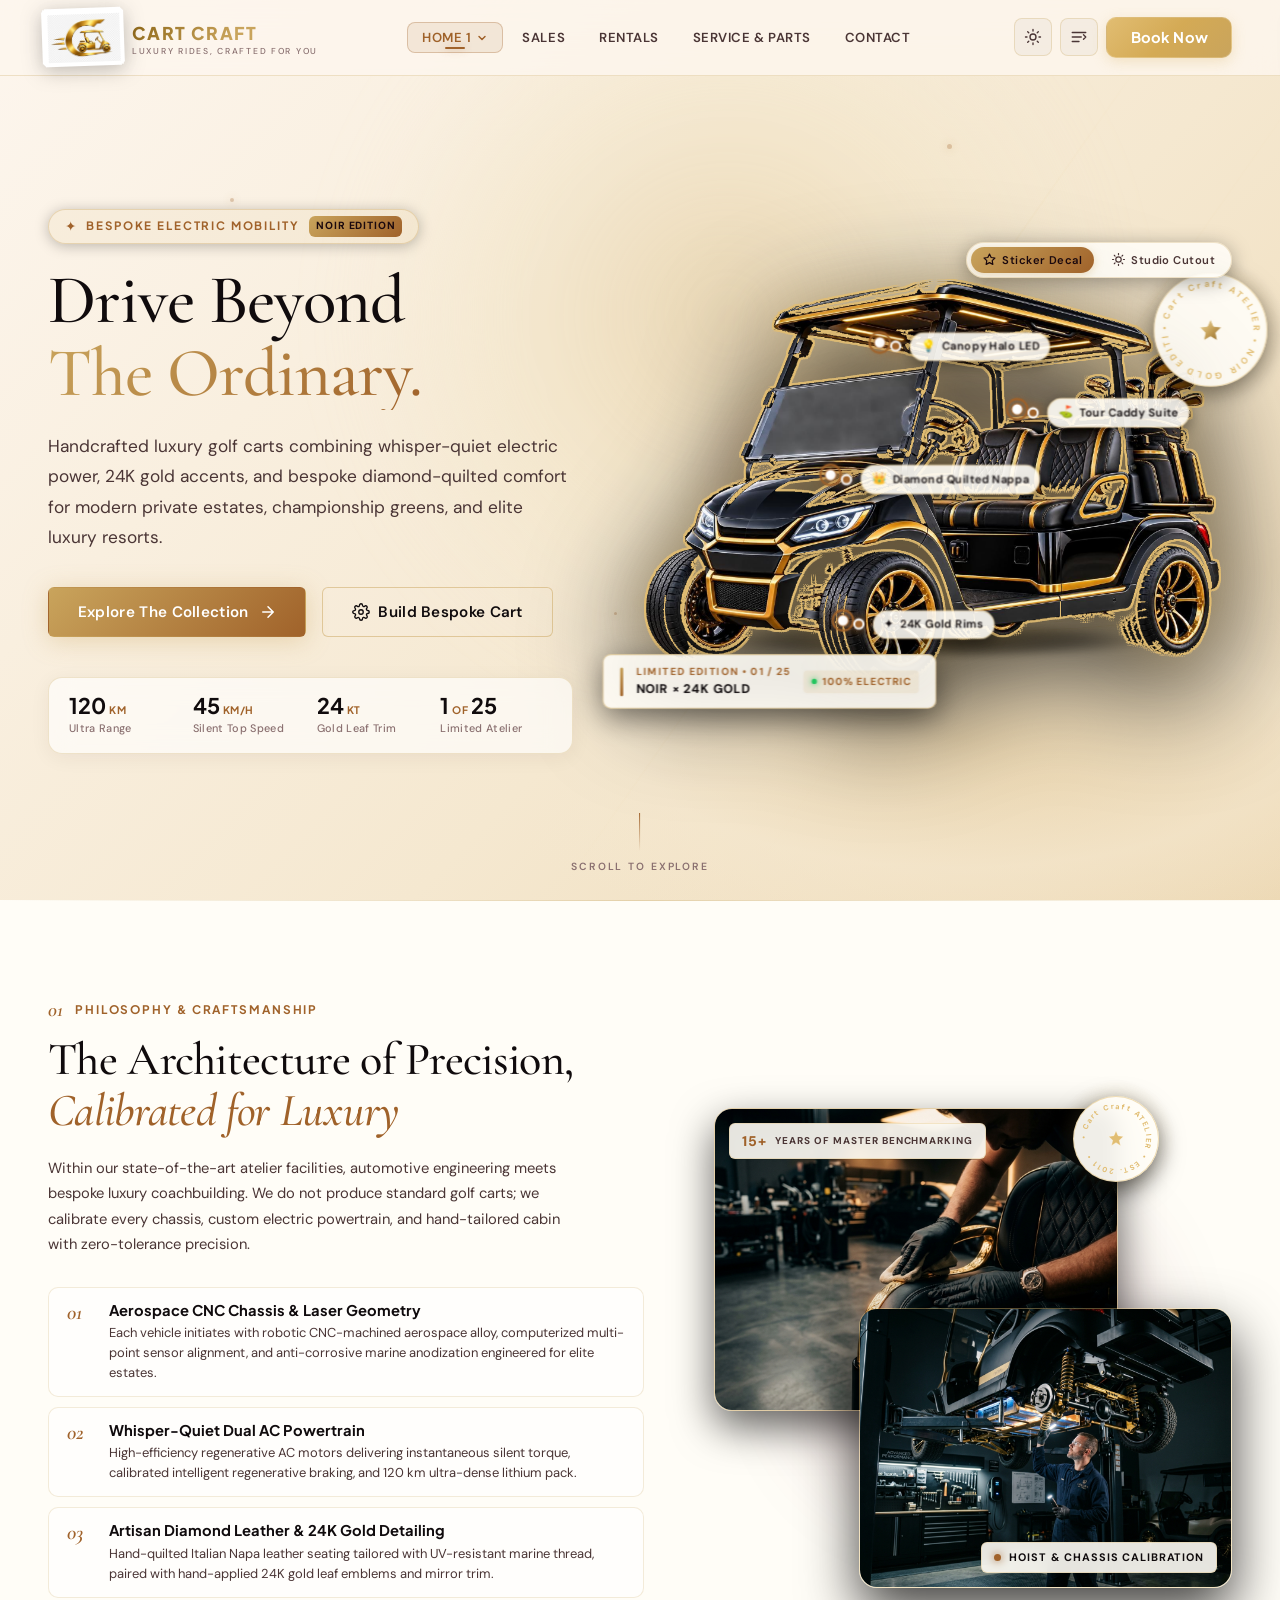
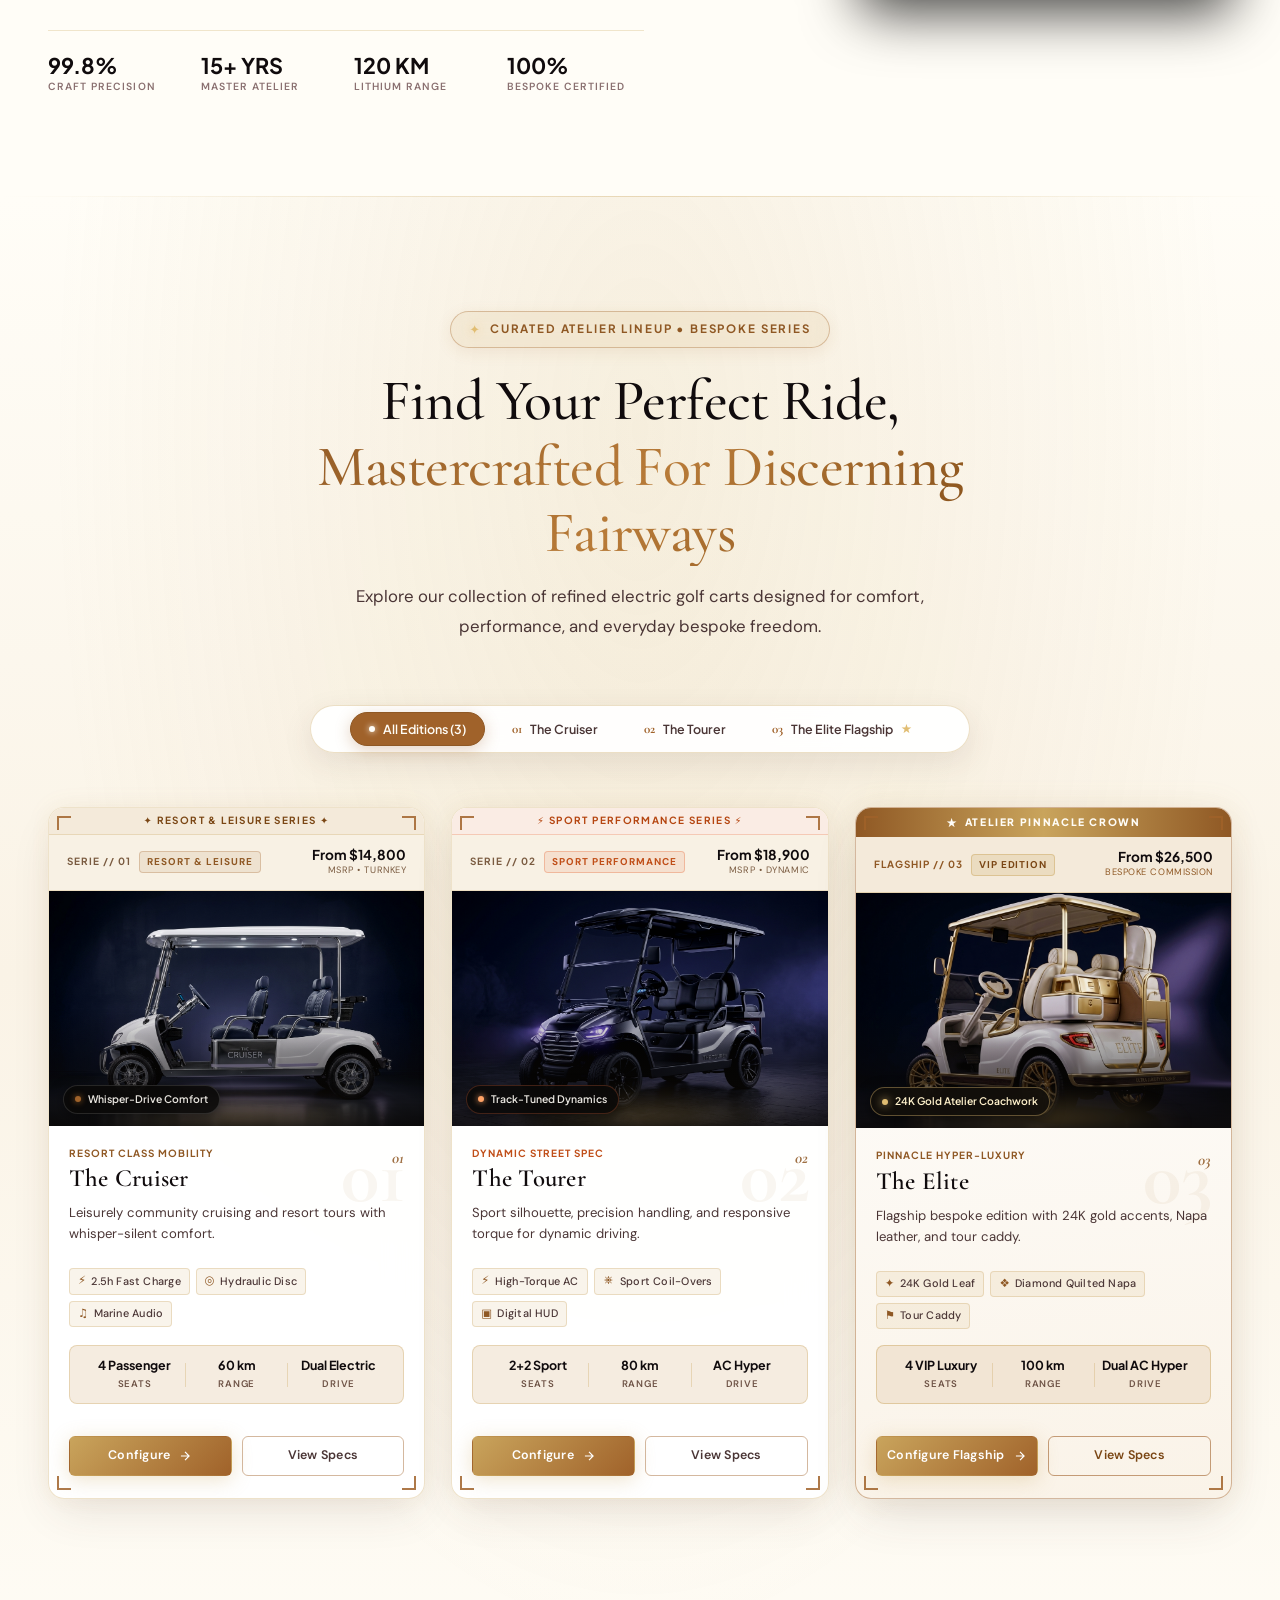
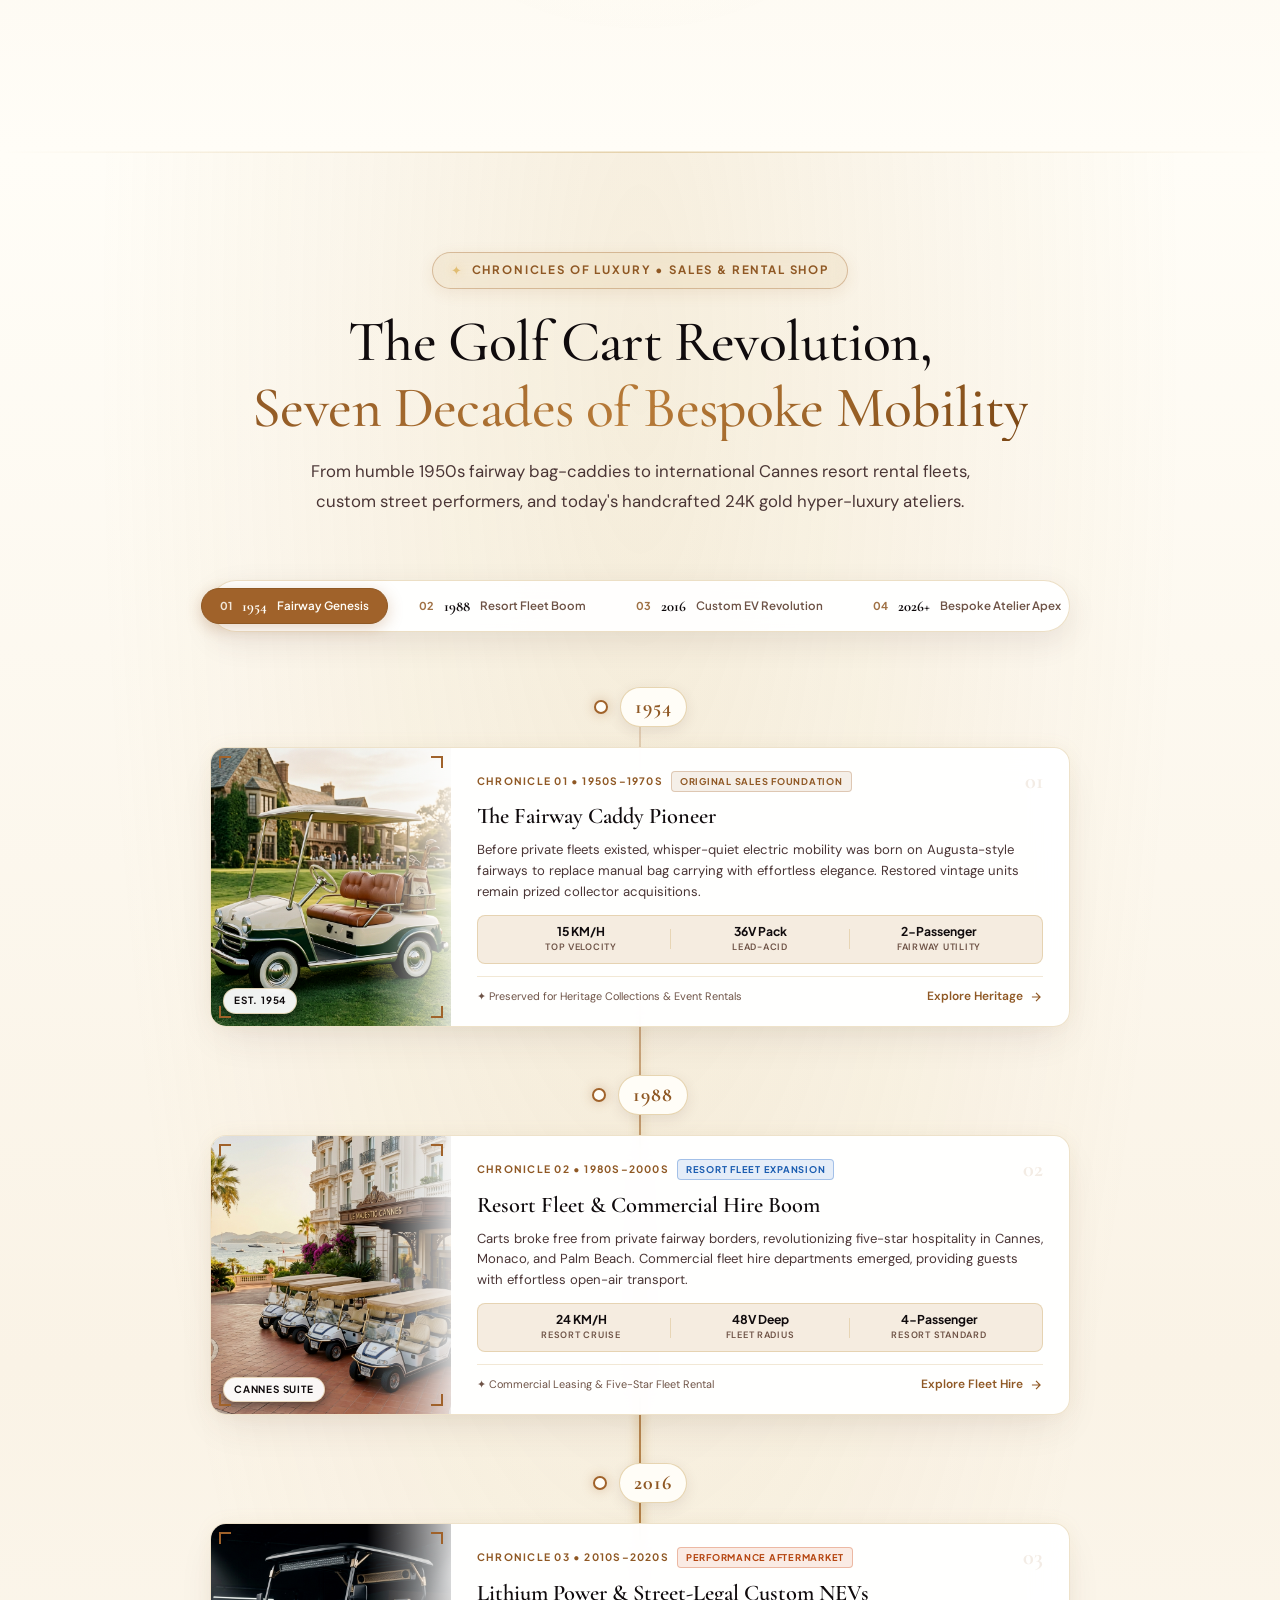
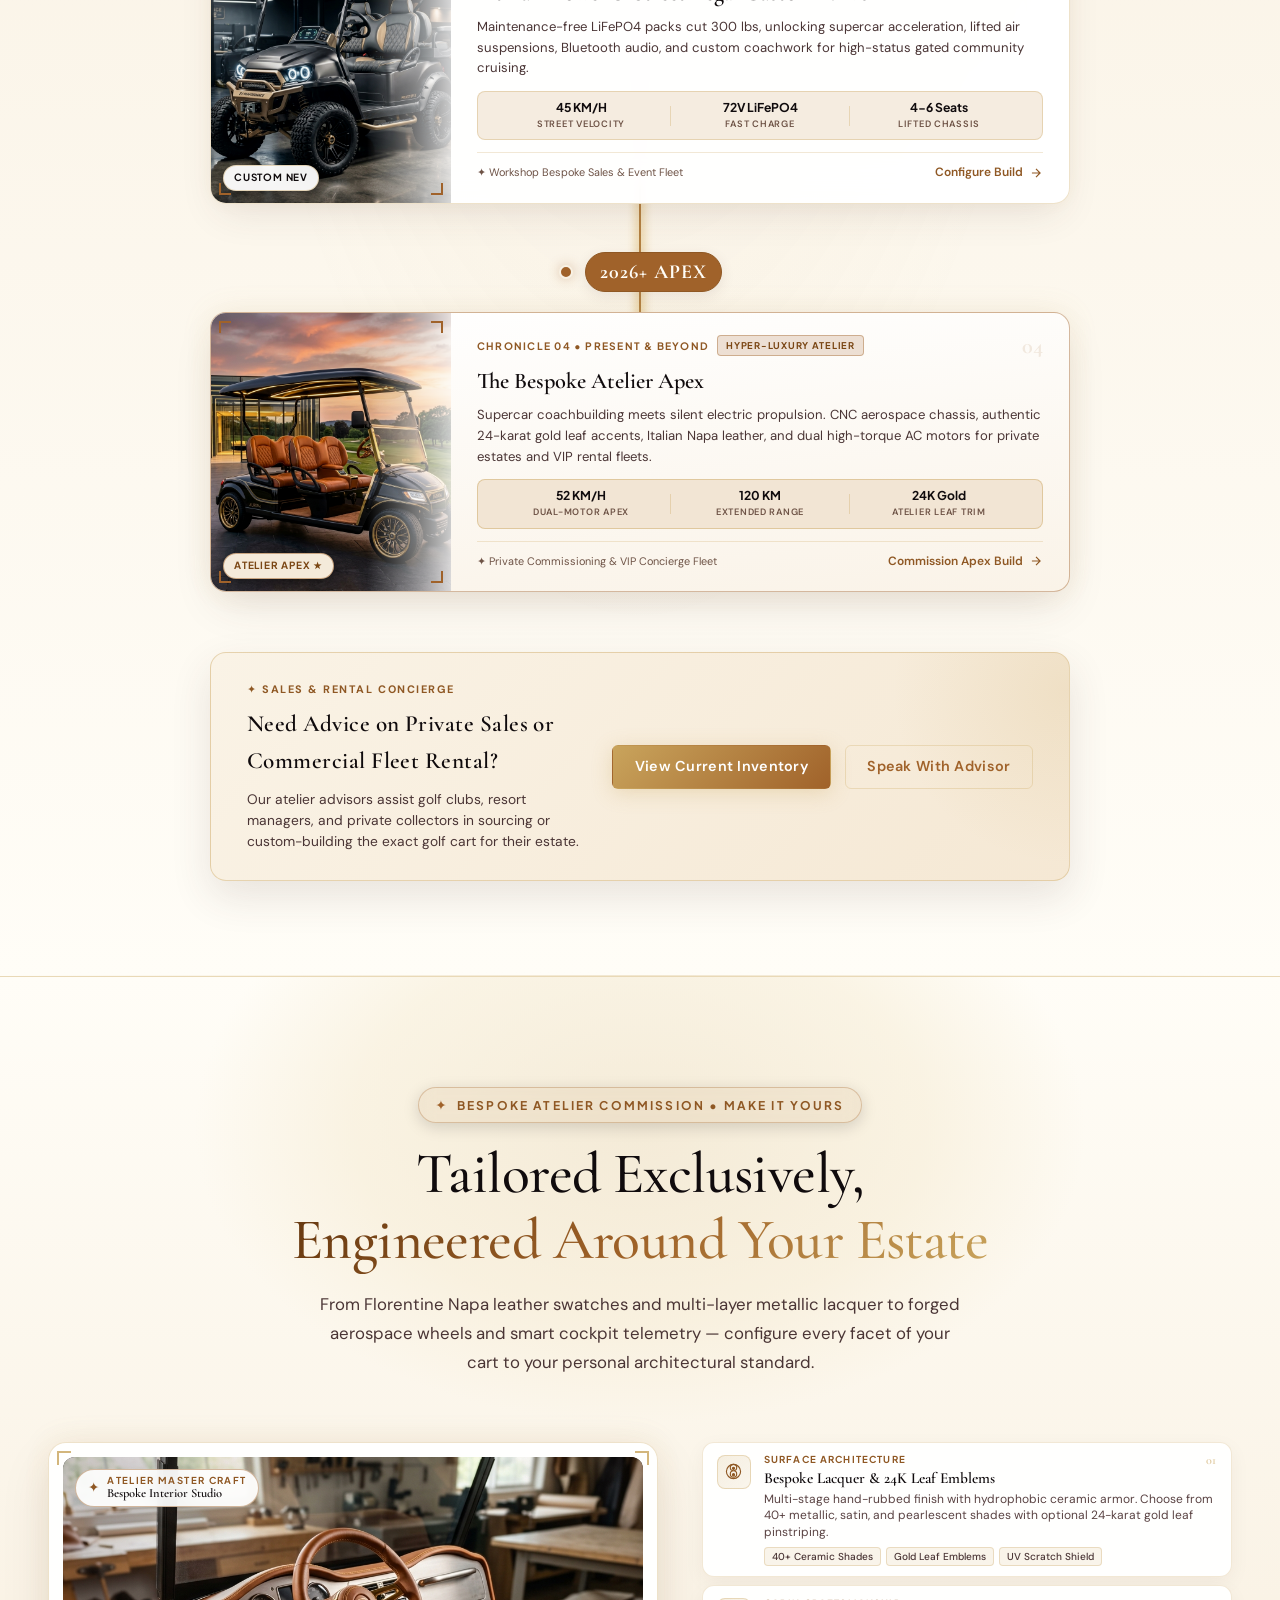
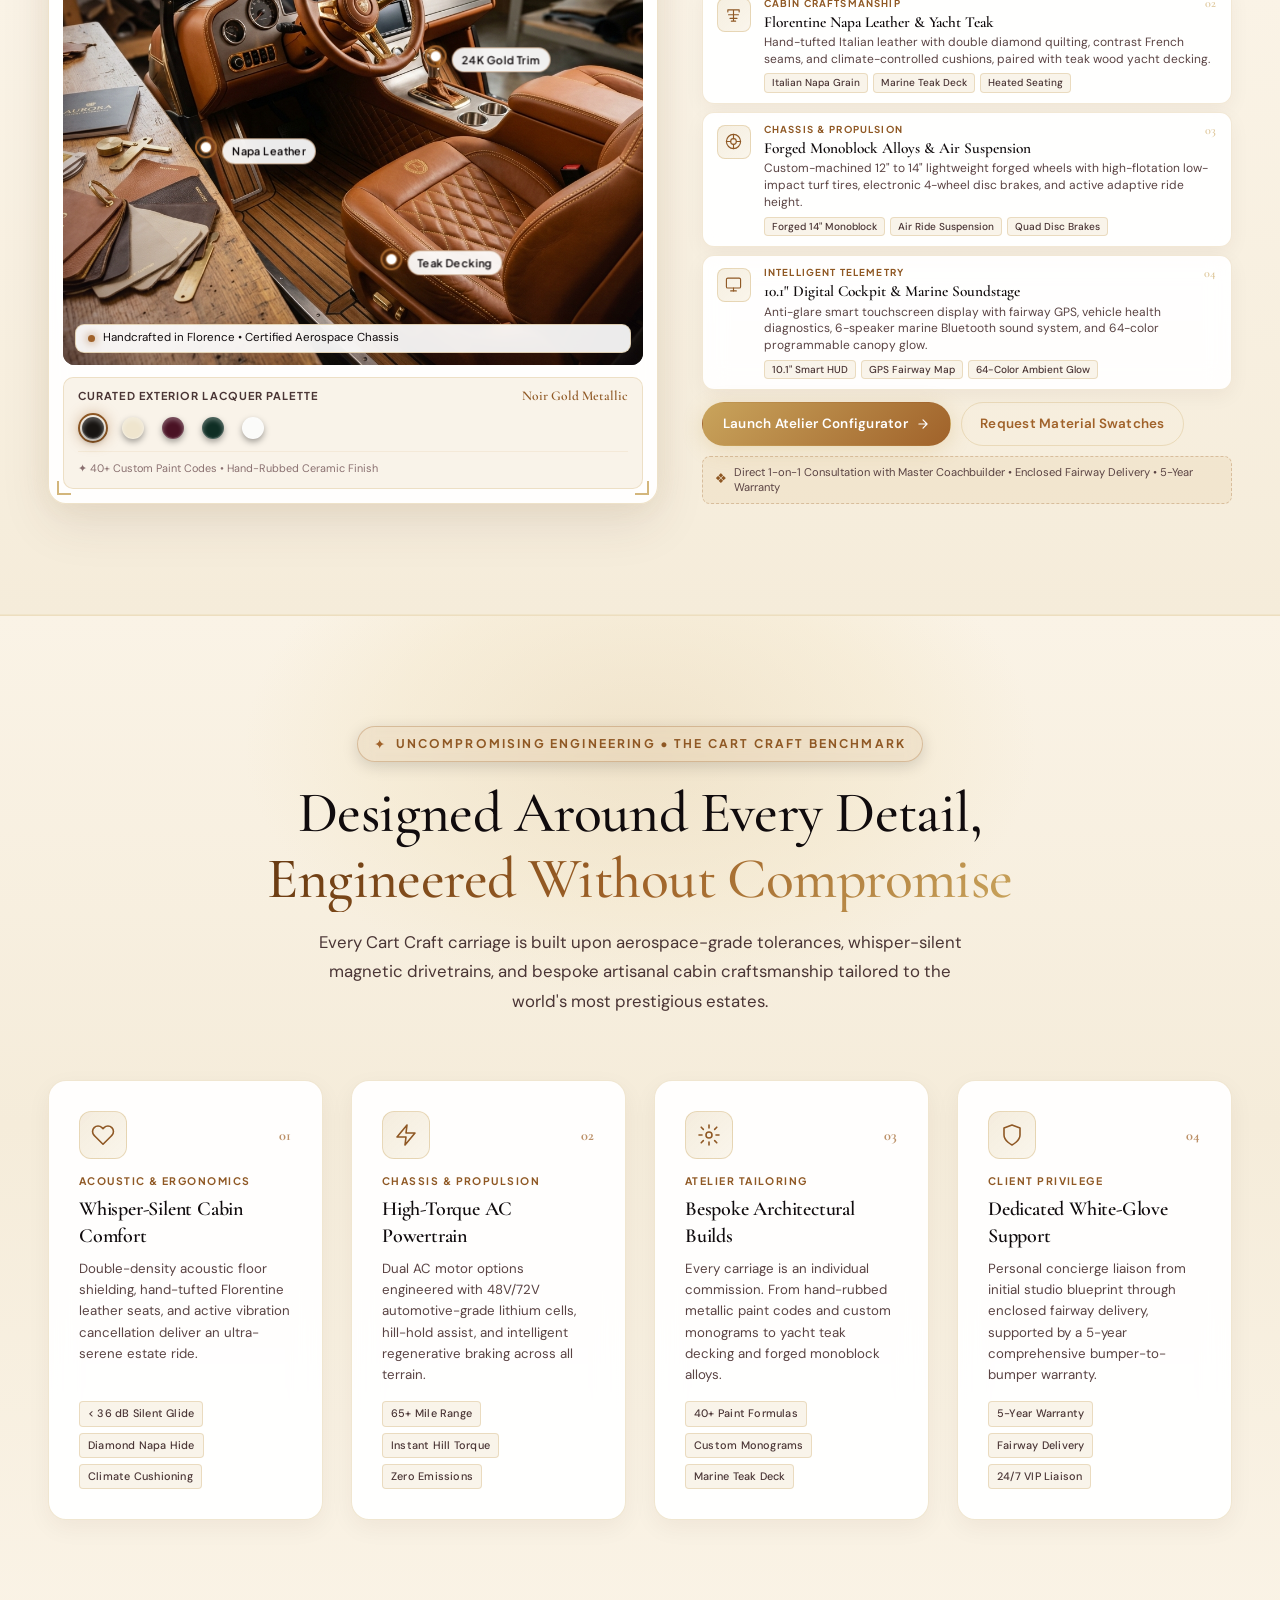
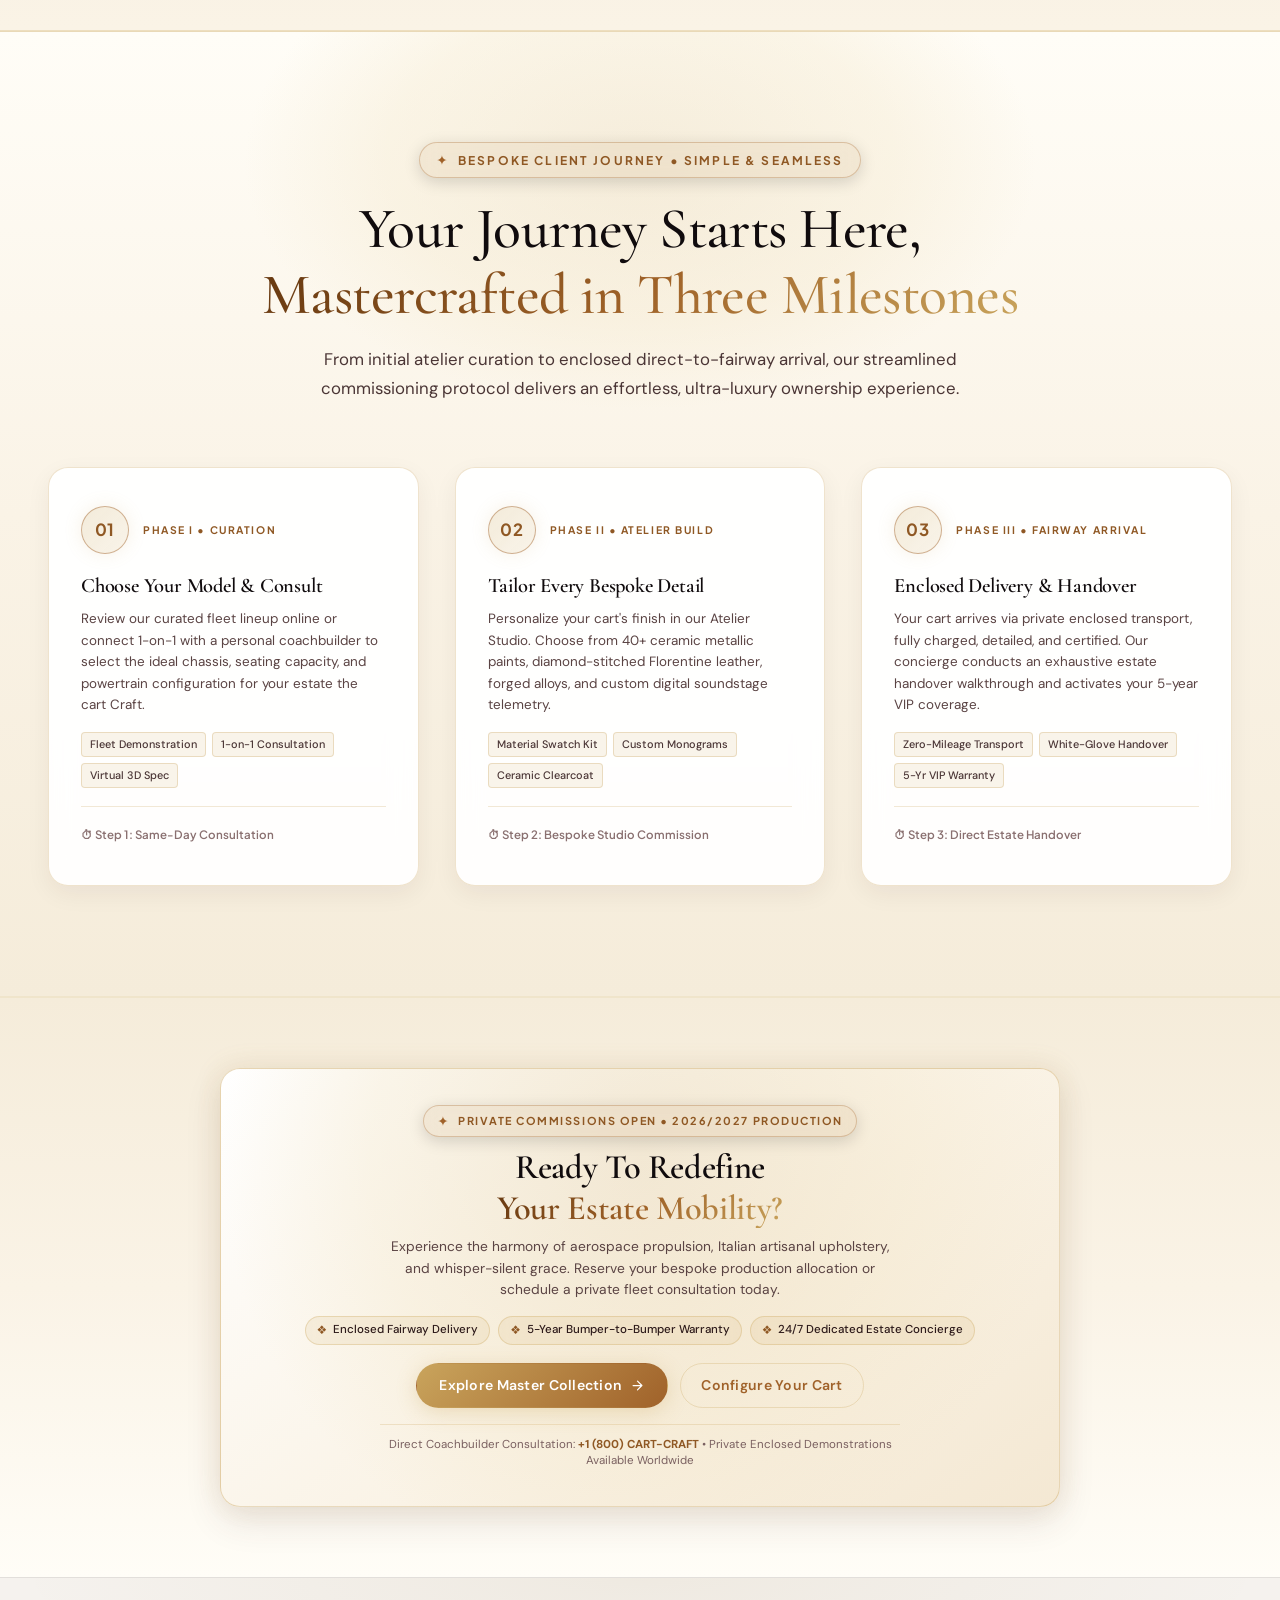
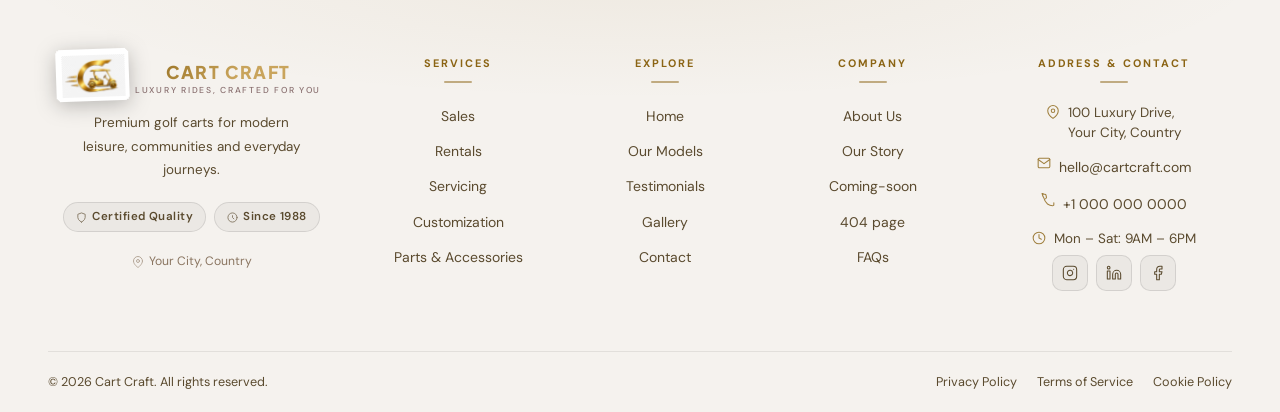
==== commit ae5822bb: "Add files via upload" ====
--- a/index.html
+++ b/index.html
@@ -1,19 +1,24 @@
-﻿<!DOCTYPE html>
+<!DOCTYPE html>
 <html lang="en" dir="ltr" data-theme="dark">
+
 <head>
   <meta charset="UTF-8" />
   <link rel="icon" type="image/png" sizes="32x32" href="assets/cart-craft-logo.png" />
   <link rel="icon" type="image/png" href="assets/cart-craft-logo.png" />
   <link rel="apple-touch-icon" sizes="180x180" href="assets/cart-craft-logo.png" />
   <meta name="viewport" content="width=device-width, initial-scale=1.0" />
-  <meta name="description" content="Cart Craft — Premium electric golf carts for modern leisure, resort communities and everyday journeys. Explore our exclusive collection of luxury carts." />
+  <meta name="description"
+    content="Cart Craft — Premium electric golf carts for modern leisure, resort communities and everyday journeys. Explore our exclusive collection of luxury carts." />
   <meta name="theme-color" content="#181820" />
   <title>Cart Craft — Premium Electric Golf Carts</title>
   <link rel="preconnect" href="https://fonts.googleapis.com" />
   <link rel="preconnect" href="https://fonts.gstatic.com" crossorigin />
-  <link href="https://fonts.googleapis.com/css2?family=DM+Sans:ital,opsz,wght@0,9..40,300;0,9..40,400;0,9..40,500;0,9..40,600;0,9..40,700;1,9..40,300&family=Plus+Jakarta+Sans:wght@300;400;500;600;700&family=Cormorant+Garamond:ital,wght@0,400;0,500;0,600;1,400;1,500&display=swap" rel="stylesheet" />
+  <link
+    href="https://fonts.googleapis.com/css2?family=DM+Sans:ital,opsz,wght@0,9..40,300;0,9..40,400;0,9..40,500;0,9..40,600;0,9..40,700;1,9..40,300&family=Plus+Jakarta+Sans:wght@300;400;500;600;700&family=Cormorant+Garamond:ital,wght@0,400;0,500;0,600;1,400;1,500&display=swap"
+    rel="stylesheet" />
   <link rel="stylesheet" href="index.css" />
 </head>
+
 <body>
 
   <!-- ===== HEADER ===== -->
@@ -23,17 +28,20 @@
       <!-- Brand -->
       <a href="#" class="brand" aria-label="Cart Craft Home">
         <img src="assets/cart-craft-logo.png" alt="Cart Craft Logo" class="brand-logo-img" />
-        <span class="brand-stack"><span class="brand-name">Cart Craft</span><span class="brand-tagline">Luxury Rides, Crafted for You</span></span>
+        <span class="brand-stack"><span class="brand-name">Cart Craft</span><span class="brand-tagline">Luxury Rides,
+            Crafted for You</span></span>
       </a>
 
       <!-- Desktop Navigation -->
       <nav class="desktop-nav" aria-label="Main navigation">
         <ul class="nav-list" role="list">
           <li class="nav-item nav-dropdown-parent">
-            <button class="nav-link nav-link--active nav-dropdown-trigger" aria-expanded="false" aria-haspopup="true" id="home-dropdown-btn">
+            <button class="nav-link nav-link--active nav-dropdown-trigger" aria-expanded="false" aria-haspopup="true"
+              id="home-dropdown-btn">
               Home 1
               <svg class="dropdown-chevron" width="12" height="12" viewBox="0 0 12 12" fill="none" aria-hidden="true">
-                <path d="M3 4.5L6 7.5L9 4.5" stroke="currentColor" stroke-width="1.5" stroke-linecap="round" stroke-linejoin="round"/>
+                <path d="M3 4.5L6 7.5L9 4.5" stroke="currentColor" stroke-width="1.5" stroke-linecap="round"
+                  stroke-linejoin="round" />
               </svg>
             </button>
             <div class="dropdown-menu" role="menu" aria-labelledby="home-dropdown-btn">
@@ -50,24 +58,33 @@
 
       <!-- Header Actions -->
       <div class="header-actions">
-        <button class="icon-btn theme-toggle" id="theme-toggle" aria-label="Toggle light/dark theme" title="Toggle theme">
-          <svg class="icon-sun" width="18" height="18" viewBox="0 0 24 24" fill="none" stroke="currentColor" stroke-width="1.8" stroke-linecap="round" stroke-linejoin="round" aria-hidden="true">
-            <circle cx="12" cy="12" r="4"/><path d="M12 2v2M12 20v2M4.93 4.93l1.41 1.41M17.66 17.66l1.41 1.41M2 12h2M20 12h2M4.93 19.07l1.41-1.41M17.66 6.34l1.41-1.41"/>
+        <button class="icon-btn theme-toggle" id="theme-toggle" aria-label="Toggle light/dark theme"
+          title="Toggle theme">
+          <svg class="icon-sun" width="18" height="18" viewBox="0 0 24 24" fill="none" stroke="currentColor"
+            stroke-width="1.8" stroke-linecap="round" stroke-linejoin="round" aria-hidden="true">
+            <circle cx="12" cy="12" r="4" />
+            <path
+              d="M12 2v2M12 20v2M4.93 4.93l1.41 1.41M17.66 17.66l1.41 1.41M2 12h2M20 12h2M4.93 19.07l1.41-1.41M17.66 6.34l1.41-1.41" />
           </svg>
-          <svg class="icon-moon" width="18" height="18" viewBox="0 0 24 24" fill="none" stroke="currentColor" stroke-width="1.8" stroke-linecap="round" stroke-linejoin="round" aria-hidden="true">
-            <path d="M21 12.79A9 9 0 1 1 11.21 3 7 7 0 0 0 21 12.79z"/>
+          <svg class="icon-moon" width="18" height="18" viewBox="0 0 24 24" fill="none" stroke="currentColor"
+            stroke-width="1.8" stroke-linecap="round" stroke-linejoin="round" aria-hidden="true">
+            <path d="M21 12.79A9 9 0 1 1 11.21 3 7 7 0 0 0 21 12.79z" />
           </svg>
         </button>
-        <button class="icon-btn rtl-toggle" id="rtl-toggle" aria-label="Toggle RTL/LTR direction" title="Toggle direction">
-          <svg width="18" height="18" viewBox="0 0 24 24" fill="none" stroke="currentColor" stroke-width="1.8" stroke-linecap="round" stroke-linejoin="round" aria-hidden="true">
-            <path d="M3 6h18M3 12h12M3 18h9"/><path d="M18 9l3 3-3 3"/>
+        <button class="icon-btn rtl-toggle" id="rtl-toggle" aria-label="Toggle RTL/LTR direction"
+          title="Toggle direction">
+          <svg width="18" height="18" viewBox="0 0 24 24" fill="none" stroke="currentColor" stroke-width="1.8"
+            stroke-linecap="round" stroke-linejoin="round" aria-hidden="true">
+            <path d="M3 6h18M3 12h12M3 18h9" />
+            <path d="M18 9l3 3-3 3" />
           </svg>
         </button>
         <a href="#" class="btn btn-primary btn-sm" id="header-book-btn">Book Now</a>
       </div>
 
       <!-- Hamburger -->
-      <button class="hamburger" id="hamburger" aria-label="Open navigation menu" aria-expanded="false" aria-controls="mobile-menu">
+      <button class="hamburger" id="hamburger" aria-label="Open navigation menu" aria-expanded="false"
+        aria-controls="mobile-menu">
         <span class="hamburger-bar"></span>
         <span class="hamburger-bar"></span>
         <span class="hamburger-bar"></span>
@@ -80,11 +97,13 @@
     <div class="mobile-menu-header">
       <a href="#" class="brand" aria-label="Cart Craft Home">
         <img src="assets/cart-craft-logo.png" alt="Cart Craft Logo" class="brand-logo-img" />
-        <span class="brand-stack"><span class="brand-name">Cart Craft</span><span class="brand-tagline">Luxury Rides, Crafted for You</span></span>
+        <span class="brand-stack"><span class="brand-name">Cart Craft</span><span class="brand-tagline">Luxury Rides,
+            Crafted for You</span></span>
       </a>
       <button class="mobile-menu-close" id="mobile-menu-close" aria-label="Close navigation menu">
-        <svg width="22" height="22" viewBox="0 0 24 24" fill="none" stroke="currentColor" stroke-width="1.8" stroke-linecap="round" aria-hidden="true">
-          <path d="M18 6L6 18M6 6l12 12"/>
+        <svg width="22" height="22" viewBox="0 0 24 24" fill="none" stroke="currentColor" stroke-width="1.8"
+          stroke-linecap="round" aria-hidden="true">
+          <path d="M18 6L6 18M6 6l12 12" />
         </svg>
       </button>
     </div>
@@ -153,13 +172,17 @@
           <div class="hero-ctas animate-fade-up" style="--delay:0.55s">
             <a href="#models" class="btn btn-primary btn-lg hero-cta-primary" id="hero-explore-btn">
               <span>Explore The Collection</span>
-              <svg width="18" height="18" viewBox="0 0 24 24" fill="none" stroke="currentColor" stroke-width="2" stroke-linecap="round" stroke-linejoin="round" aria-hidden="true">
-                <path d="M5 12h14M12 5l7 7-7 7"/>
+              <svg width="18" height="18" viewBox="0 0 24 24" fill="none" stroke="currentColor" stroke-width="2"
+                stroke-linecap="round" stroke-linejoin="round" aria-hidden="true">
+                <path d="M5 12h14M12 5l7 7-7 7" />
               </svg>
             </a>
             <a href="#customization" class="btn btn-ghost btn-lg hero-cta-ghost" id="hero-customize-btn">
-              <svg width="18" height="18" viewBox="0 0 24 24" fill="none" stroke="currentColor" stroke-width="1.8" stroke-linecap="round" stroke-linejoin="round" aria-hidden="true">
-                <circle cx="12" cy="12" r="3"/><path d="M19.4 15a1.65 1.65 0 0 0 .33 1.82l.06.06a2 2 0 0 1 0 2.83 2 2 0 0 1-2.83 0l-.06-.06a1.65 1.65 0 0 0-1.82-.33 1.65 1.65 0 0 0-1 1.51V21a2 2 0 0 1-2 2 2 2 0 0 1-2-2v-.09A1.65 1.65 0 0 0 9 19.4a1.65 1.65 0 0 0-1.82.33l-.06.06a2 2 0 0 1-2.83 0 2 2 0 0 1 0-2.83l.06-.06a1.65 1.65 0 0 0 .33-1.82 1.65 1.65 0 0 0-1.51-1H3a2 2 0 0 1-2-2 2 2 0 0 1 2-2h.09A1.65 1.65 0 0 0 4.6 9a1.65 1.65 0 0 0-.33-1.82l-.06-.06a2 2 0 0 1 0-2.83 2 2 0 0 1 2.83 0l.06.06a1.65 1.65 0 0 0 1.82.33H9a1.65 1.65 0 0 0 1-1.51V3a2 2 0 0 1 2-2 2 2 0 0 1 2 2v.09a1.65 1.65 0 0 0 1 1.51 1.65 1.65 0 0 0 1.82-.33l.06-.06a2 2 0 0 1 2.83 0 2 2 0 0 1 0 2.83l-.06.06a1.65 1.65 0 0 0-.33 1.82V9a1.65 1.65 0 0 0 1.51 1H21a2 2 0 0 1 2 2 2 2 0 0 1-2 2h-.09a1.65 1.65 0 0 0-1.51 1z"/>
+              <svg width="18" height="18" viewBox="0 0 24 24" fill="none" stroke="currentColor" stroke-width="1.8"
+                stroke-linecap="round" stroke-linejoin="round" aria-hidden="true">
+                <circle cx="12" cy="12" r="3" />
+                <path
+                  d="M19.4 15a1.65 1.65 0 0 0 .33 1.82l.06.06a2 2 0 0 1 0 2.83 2 2 0 0 1-2.83 0l-.06-.06a1.65 1.65 0 0 0-1.82-.33 1.65 1.65 0 0 0-1 1.51V21a2 2 0 0 1-2 2 2 2 0 0 1-2-2v-.09A1.65 1.65 0 0 0 9 19.4a1.65 1.65 0 0 0-1.82.33l-.06.06a2 2 0 0 1-2.83 0 2 2 0 0 1 0-2.83l.06-.06a1.65 1.65 0 0 0 .33-1.82 1.65 1.65 0 0 0-1.51-1H3a2 2 0 0 1-2-2 2 2 0 0 1 2-2h.09A1.65 1.65 0 0 0 4.6 9a1.65 1.65 0 0 0-.33-1.82l-.06-.06a2 2 0 0 1 0-2.83 2 2 0 0 1 2.83 0l.06.06a1.65 1.65 0 0 0 1.82.33H9a1.65 1.65 0 0 0 1-1.51V3a2 2 0 0 1 2-2 2 2 0 0 1 2 2v.09a1.65 1.65 0 0 0 1 1.51 1.65 1.65 0 0 0 1.82-.33l.06-.06a2 2 0 0 1 2.83 0 2 2 0 0 1 0 2.83l-.06.06a1.65 1.65 0 0 0-.33 1.82V9a1.65 1.65 0 0 0 1.51 1H21a2 2 0 0 1 2 2 2 2 0 0 1-2 2h-.09a1.65 1.65 0 0 0-1.51 1z" />
               </svg>
               <span>Build Bespoke Cart</span>
             </a>
@@ -199,18 +222,28 @@
 
           <!-- Interactive Mode Switcher for the Sticker -->
           <div class="hero-sticker-controls" aria-label="Hero visual style controls">
-            <button class="sticker-mode-btn sticker-mode-btn--active" id="btn-sticker-mode" type="button" title="View with gold die-cut sticker finish">
-              <svg width="13" height="13" viewBox="0 0 24 24" fill="none" stroke="currentColor" stroke-width="2.2" stroke-linecap="round" stroke-linejoin="round">
-                <polygon points="12 2 15.09 8.26 22 9.27 17 14.14 18.18 21.02 12 17.77 5.82 21.02 7 14.14 2 9.27 8.91 8.26 12 2"/>
+            <button class="sticker-mode-btn sticker-mode-btn--active" id="btn-sticker-mode" type="button"
+              title="View with gold die-cut sticker finish">
+              <svg width="13" height="13" viewBox="0 0 24 24" fill="none" stroke="currentColor" stroke-width="2.2"
+                stroke-linecap="round" stroke-linejoin="round">
+                <polygon
+                  points="12 2 15.09 8.26 22 9.27 17 14.14 18.18 21.02 12 17.77 5.82 21.02 7 14.14 2 9.27 8.91 8.26 12 2" />
               </svg>
               <span>Sticker Decal</span>
             </button>
-            <button class="sticker-mode-btn" id="btn-studio-mode" type="button" title="View with cinematic studio lighting">
-              <svg width="13" height="13" viewBox="0 0 24 24" fill="none" stroke="currentColor" stroke-width="2.2" stroke-linecap="round" stroke-linejoin="round">
-                <circle cx="12" cy="12" r="5"/><line x1="12" y1="1" x2="12" y2="3"/><line x1="12" y1="21" x2="12" y2="23"/>
-                <line x1="4.22" y1="4.22" x2="5.64" y2="5.64"/><line x1="18.36" y1="18.36" x2="19.78" y2="19.78"/>
-                <line x1="1" y1="12" x2="3" y2="12"/><line x1="21" y1="12" x2="23" y2="12"/>
-                <line x1="4.22" y1="19.78" x2="5.64" y2="18.36"/><line x1="18.36" y1="5.64" x2="19.78" y2="4.22"/>
+            <button class="sticker-mode-btn" id="btn-studio-mode" type="button"
+              title="View with cinematic studio lighting">
+              <svg width="13" height="13" viewBox="0 0 24 24" fill="none" stroke="currentColor" stroke-width="2.2"
+                stroke-linecap="round" stroke-linejoin="round">
+                <circle cx="12" cy="12" r="5" />
+                <line x1="12" y1="1" x2="12" y2="3" />
+                <line x1="12" y1="21" x2="12" y2="23" />
+                <line x1="4.22" y1="4.22" x2="5.64" y2="5.64" />
+                <line x1="18.36" y1="18.36" x2="19.78" y2="19.78" />
+                <line x1="1" y1="12" x2="3" y2="12" />
+                <line x1="21" y1="12" x2="23" y2="12" />
+                <line x1="4.22" y1="19.78" x2="5.64" y2="18.36" />
+                <line x1="18.36" y1="5.64" x2="19.78" y2="4.22" />
               </svg>
               <span>Studio Cutout</span>
             </button>
@@ -222,17 +255,13 @@
             <div class="cart-aura-glow" aria-hidden="true"></div>
 
             <!-- The Golf Cart Cutout Sticker Image (User's Black & Gold Cart) -->
-            <img
-              src="assets/hero-cart-cutout.png"
+            <img src="assets/hero-cart-cutout.png"
               alt="Bespoke Cart Craft Noir Edition — Custom Black and Gold Electric Golf Cart with gold wheels, LED lights, and custom clubs"
-              class="hero-sticker-img is-sticker-style"
-              id="hero-main-cart-img"
-              loading="eager"
-              fetchpriority="high"
-            />
+              class="hero-sticker-img is-sticker-style" id="hero-main-cart-img" loading="eager" fetchpriority="high" />
 
             <!-- Interactive Hotspot Stickers (Pins on the cart) -->
-            <div class="cart-hotspot hotspot--wheels" data-title="24K Gold Multi-Spoke Rims" data-info="Ultra-lightweight forged alloy with 24K gold electroplated finish">
+            <div class="cart-hotspot hotspot--wheels" data-title="24K Gold Multi-Spoke Rims"
+              data-info="Ultra-lightweight forged alloy with 24K gold electroplated finish">
               <span class="hotspot-pulse"></span>
               <span class="hotspot-dot"></span>
               <div class="hotspot-pill">
@@ -241,7 +270,8 @@
               </div>
             </div>
 
-            <div class="cart-hotspot hotspot--interior" data-title="Bespoke Nappa Seating" data-info="Hand-quilted diamond pattern with gold contrast piping and memory foam comfort">
+            <div class="cart-hotspot hotspot--interior" data-title="Bespoke Nappa Seating"
+              data-info="Hand-quilted diamond pattern with gold contrast piping and memory foam comfort">
               <span class="hotspot-pulse"></span>
               <span class="hotspot-dot"></span>
               <div class="hotspot-pill">
@@ -250,7 +280,8 @@
               </div>
             </div>
 
-            <div class="cart-hotspot hotspot--caddy" data-title="Tour Caddy Club Suite" data-info="Integrated rear bag caddy with carbon fiber mounts and tour-spec clubs">
+            <div class="cart-hotspot hotspot--caddy" data-title="Tour Caddy Club Suite"
+              data-info="Integrated rear bag caddy with carbon fiber mounts and tour-spec clubs">
               <span class="hotspot-pulse"></span>
               <span class="hotspot-dot"></span>
               <div class="hotspot-pill">
@@ -259,7 +290,8 @@
               </div>
             </div>
 
-            <div class="cart-hotspot hotspot--roof" data-title="Canopy Ambient Halo" data-info="Dual-channel LED perimeter illumination integrated seamlessly into the roof">
+            <div class="cart-hotspot hotspot--roof" data-title="Canopy Ambient Halo"
+              data-info="Dual-channel LED perimeter illumination integrated seamlessly into the roof">
               <span class="hotspot-pulse"></span>
               <span class="hotspot-dot"></span>
               <div class="hotspot-pill">
@@ -270,9 +302,10 @@
           </div>
 
           <!-- Rotating Luxury Atelier Sticker Seal -->
-          <div class="hero-seal-sticker" id="hero-seal-sticker" aria-label="Authentic Bespoke Seal" title="Cart Craft Atelier • Bespoke Noir Gold Edition">
+          <div class="hero-seal-sticker" id="hero-seal-sticker" aria-label="Authentic Bespoke Seal"
+            title="Cart Craft Atelier • Bespoke Noir Gold Edition">
             <svg class="seal-text-svg" viewBox="0 0 120 120">
-              <path id="seal-text-path" d="M 60, 60 m -46, 0 a 46,46 0 1,1 92,0 a 46,46 0 1,1 -92,0" fill="none"/>
+              <path id="seal-text-path" d="M 60, 60 m -46, 0 a 46,46 0 1,1 92,0 a 46,46 0 1,1 -92,0" fill="none" />
               <text font-size="9.6" fill="#E1BD72" font-weight="700" letter-spacing="2.8">
                 <textPath href="#seal-text-path" startOffset="0%">
                   • Cart Craft ATELIER • NOIR GOLD EDITION •
@@ -281,12 +314,13 @@
             </svg>
             <div class="seal-inner-emblem">
               <svg width="26" height="26" viewBox="0 0 24 24" fill="none">
-                <path d="M12 2L14.8 8.6L22 9.5L16.8 14.5L18.2 21.6L12 18L5.8 21.6L7.2 14.5L2 9.5L9.2 8.6L12 2Z" fill="url(#seal-gold-grad)" stroke="#FFFDF7" stroke-width="0.8"/>
+                <path d="M12 2L14.8 8.6L22 9.5L16.8 14.5L18.2 21.6L12 18L5.8 21.6L7.2 14.5L2 9.5L9.2 8.6L12 2Z"
+                  fill="url(#seal-gold-grad)" stroke="#FFFDF7" stroke-width="0.8" />
                 <defs>
                   <linearGradient id="seal-gold-grad" x1="2" y1="2" x2="22" y2="21.6" gradientUnits="userSpaceOnUse">
-                    <stop stop-color="#F5E4B3"/>
-                    <stop offset="0.5" stop-color="#C9A45C"/>
-                    <stop offset="1" stop-color="#8C6322"/>
+                    <stop stop-color="#F5E4B3" />
+                    <stop offset="0.5" stop-color="#C9A45C" />
+                    <stop offset="1" stop-color="#8C6322" />
                   </linearGradient>
                 </defs>
               </svg>
@@ -345,7 +379,8 @@
                 <div class="craft-card-body">
                   <h3 class="craft-card-title">Aerospace CNC Chassis &amp; Laser Geometry</h3>
                   <p class="craft-card-desc">
-                    Each vehicle initiates with robotic CNC-machined aerospace alloy, computerized multi-point sensor alignment,
+                    Each vehicle initiates with robotic CNC-machined aerospace alloy, computerized multi-point sensor
+                    alignment,
                     and anti-corrosive marine anodization engineered for elite estates.
                   </p>
                 </div>
@@ -356,7 +391,8 @@
                 <div class="craft-card-body">
                   <h3 class="craft-card-title">Whisper-Quiet Dual AC Powertrain</h3>
                   <p class="craft-card-desc">
-                    High-efficiency regenerative AC motors delivering instantaneous silent torque, calibrated intelligent regenerative braking,
+                    High-efficiency regenerative AC motors delivering instantaneous silent torque, calibrated
+                    intelligent regenerative braking,
                     and 120 km ultra-dense lithium pack.
                   </p>
                 </div>
@@ -367,7 +403,8 @@
                 <div class="craft-card-body">
                   <h3 class="craft-card-title">Artisan Diamond Leather &amp; 24K Gold Detailing</h3>
                   <p class="craft-card-desc">
-                    Hand-quilted Italian Napa leather seating tailored with UV-resistant marine thread, paired with hand-applied
+                    Hand-quilted Italian Napa leather seating tailored with UV-resistant marine thread, paired with
+                    hand-applied
                     24K gold leaf emblems and mirror trim.
                   </p>
                 </div>
@@ -404,7 +441,7 @@
               <!-- Floating Rotating Seal Badge (Top right) -->
               <div class="craft-seal-badge" aria-hidden="true">
                 <svg class="craft-seal-svg" viewBox="0 0 100 100">
-                  <path id="craft-seal-path" d="M 50, 50 m -36, 0 a 36,36 0 1,1 72,0 a 36,36 0 1,1 -72,0" fill="none"/>
+                  <path id="craft-seal-path" d="M 50, 50 m -36, 0 a 36,36 0 1,1 72,0 a 36,36 0 1,1 -72,0" fill="none" />
                   <text font-size="8.8" fill="#E1BD72" font-weight="700" letter-spacing="2.2">
                     <textPath href="#craft-seal-path" startOffset="0%">
                       • Cart Craft ATELIER • EST. 2011 •
@@ -413,19 +450,17 @@
                 </svg>
                 <div class="craft-seal-icon">
                   <svg width="20" height="20" viewBox="0 0 24 24" fill="none">
-                    <path d="M12 2L14.5 8L21 9L16 13.5L17.5 20L12 16.5L6.5 20L8 13.5L3 9L9.5 8L12 2Z" fill="#E1BD72" stroke="#FFFDF7" stroke-width="0.5"/>
+                    <path d="M12 2L14.5 8L21 9L16 13.5L17.5 20L12 16.5L6.5 20L8 13.5L3 9L9.5 8L12 2Z" fill="#E1BD72"
+                      stroke="#FFFDF7" stroke-width="0.5" />
                   </svg>
                 </div>
               </div>
 
               <!-- Top Primary Image -->
               <div class="craft-img-card craft-img-card--top">
-                <img
-                  src="assets/craft-inspection.jpg"
+                <img src="assets/craft-inspection.jpg"
                   alt="Master craftsman inspecting 24K gold trim and hand-quilted leather on custom luxury golf cart"
-                  class="craft-img"
-                  loading="lazy"
-                />
+                  class="craft-img" loading="lazy" />
                 <div class="craft-badge craft-badge--top">
                   <span class="craft-badge-lead">15+</span>
                   <span class="craft-badge-sub">YEARS OF MASTER BENCHMARKING</span>
@@ -434,12 +469,9 @@
 
               <!-- Bottom Overlapping Image -->
               <div class="craft-img-card craft-img-card--bottom">
-                <img
-                  src="assets/chassis-hoist.jpg"
-                  alt="Technician inspecting electric golf cart chassis on hydraulic lift hoist"
-                  class="craft-img"
-                  loading="lazy"
-                />
+                <img src="assets/chassis-hoist.jpg"
+                  alt="Technician inspecting electric golf cart chassis on hydraulic lift hoist" class="craft-img"
+                  loading="lazy" />
                 <div class="craft-badge craft-badge--bottom">
                   <span class="craft-badge-dot"></span>
                   <span>HOIST &amp; CHASSIS CALIBRATION</span>
@@ -455,7 +487,7 @@
     <!-- ===== SECTION 3: FEATURED MODELS (CURATED ATELIER LINEUP — PREMIUM REDESIGN) ===== -->
     <section class="section models-section" id="models" aria-labelledby="models-heading">
       <div class="container">
-        
+
         <!-- Section Header -->
         <div class="section-header section-header--center">
           <div class="models-eyebrow-pill">
@@ -467,7 +499,8 @@
             <span class="models-heading-accent">Mastercrafted For Discerning Fairways</span>
           </h2>
           <p class="section-subheading section-subheading--center">
-            Explore our collection of refined electric golf carts designed for comfort, performance, and everyday bespoke freedom.
+            Explore our collection of refined electric golf carts designed for comfort, performance, and everyday
+            bespoke freedom.
           </p>
         </div>
 
@@ -485,7 +518,8 @@
             <span class="filter-num">02</span>
             <span>The Tourer</span>
           </button>
-          <button class="models-filter-btn models-filter-btn--flagship" data-filter="03" role="tab" aria-selected="false">
+          <button class="models-filter-btn models-filter-btn--flagship" data-filter="03" role="tab"
+            aria-selected="false">
             <span class="filter-num">03</span>
             <span>The Elite Flagship</span>
             <span class="filter-crown">★</span>
@@ -505,7 +539,7 @@
             <div class="model-card-corner model-card-corner--tr" aria-hidden="true"></div>
             <div class="model-card-corner model-card-corner--bl" aria-hidden="true"></div>
             <div class="model-card-corner model-card-corner--br" aria-hidden="true"></div>
-            
+
             <div class="model-card-top-bar">
               <div class="model-series-meta">
                 <span class="model-serie-id">SERIE // 01</span>
@@ -519,7 +553,8 @@
 
             <div class="model-card-img-wrap">
               <div class="model-pedestal-glow" aria-hidden="true"></div>
-              <img src="assets/cart-model-01.webp" alt="The Cruiser — Cart Craft premium 4-seat golf cart, white finish" class="model-card-img" loading="lazy" />
+              <img src="assets/cart-model-01.webp" alt="The Cruiser — Cart Craft premium 4-seat golf cart, white finish"
+                class="model-card-img" loading="lazy" />
               <div class="model-card-overlay" aria-hidden="true"></div>
               <div class="model-img-badge">
                 <span class="img-badge-dot"></span>
@@ -538,7 +573,7 @@
                   </div>
                   <span class="model-num" aria-hidden="true">01</span>
                 </div>
-                
+
                 <p class="model-desc">Leisurely community cruising and resort tours with whisper-silent comfort.</p>
 
                 <div class="model-feature-chips">
@@ -569,9 +604,13 @@
               <div class="model-card-actions">
                 <a href="#customization" class="btn btn-primary btn-sm model-btn" aria-label="Configure The Cruiser">
                   <span>Configure</span>
-                  <svg width="14" height="14" viewBox="0 0 24 24" fill="none" stroke="currentColor" stroke-width="2" aria-hidden="true"><path d="M5 12h14M12 5l7 7-7 7"/></svg>
+                  <svg width="14" height="14" viewBox="0 0 24 24" fill="none" stroke="currentColor" stroke-width="2"
+                    aria-hidden="true">
+                    <path d="M5 12h14M12 5l7 7-7 7" />
+                  </svg>
                 </a>
-                <a href="#" class="btn btn-outline btn-sm model-btn-outline" aria-label="View The Cruiser model details">View Specs</a>
+                <a href="#" class="btn btn-outline btn-sm model-btn-outline"
+                  aria-label="View The Cruiser model details">View Specs</a>
               </div>
             </div>
           </article>
@@ -600,7 +639,9 @@
 
             <div class="model-card-img-wrap">
               <div class="model-pedestal-glow" aria-hidden="true"></div>
-              <img src="assets/cart-model-02.webp" alt="The Tourer — Cart Craft sporty black golf cart for performance driving" class="model-card-img" loading="lazy" />
+              <img src="assets/cart-model-02.webp"
+                alt="The Tourer — Cart Craft sporty black golf cart for performance driving" class="model-card-img"
+                loading="lazy" />
               <div class="model-card-overlay" aria-hidden="true"></div>
               <div class="model-img-badge model-img-badge--sport">
                 <span class="img-badge-dot img-badge-dot--sport"></span>
@@ -619,8 +660,9 @@
                   </div>
                   <span class="model-num" aria-hidden="true">02</span>
                 </div>
-                
-                <p class="model-desc">Sport silhouette, precision handling, and responsive torque for dynamic driving.</p>
+
+                <p class="model-desc">Sport silhouette, precision handling, and responsive torque for dynamic driving.
+                </p>
 
                 <div class="model-feature-chips">
                   <span class="feature-chip"><span class="chip-icon">⚡</span> High-Torque AC</span>
@@ -641,7 +683,7 @@
                   </div>
                   <div class="telemetry-divider" aria-hidden="true"></div>
                   <div class="telemetry-cell">
-                    <span class="telemetry-val">AC Performance</span>
+                    <span class="telemetry-val">AC Hyper</span>
                     <span class="telemetry-lbl">Drive</span>
                   </div>
                 </div>
@@ -650,9 +692,13 @@
               <div class="model-card-actions">
                 <a href="#customization" class="btn btn-primary btn-sm model-btn" aria-label="Configure The Tourer">
                   <span>Configure</span>
-                  <svg width="14" height="14" viewBox="0 0 24 24" fill="none" stroke="currentColor" stroke-width="2" aria-hidden="true"><path d="M5 12h14M12 5l7 7-7 7"/></svg>
+                  <svg width="14" height="14" viewBox="0 0 24 24" fill="none" stroke="currentColor" stroke-width="2"
+                    aria-hidden="true">
+                    <path d="M5 12h14M12 5l7 7-7 7" />
+                  </svg>
                 </a>
-                <a href="#" class="btn btn-outline btn-sm model-btn-outline" aria-label="View The Tourer model details">View Specs</a>
+                <a href="#" class="btn btn-outline btn-sm model-btn-outline"
+                  aria-label="View The Tourer model details">View Specs</a>
               </div>
             </div>
           </article>
@@ -673,7 +719,7 @@
             <div class="model-card-top-bar model-card-top-bar--flagship">
               <div class="model-series-meta">
                 <span class="model-serie-id model-serie-id--gold">FLAGSHIP // 03</span>
-                <span class="model-tier-tag model-tier-tag--gold">VIP FLAGSHIP EDITION</span>
+                <span class="model-tier-tag model-tier-tag--gold">VIP EDITION</span>
               </div>
               <div class="model-price-wrap">
                 <span class="model-tier-price model-tier-price--gold">From $26,500</span>
@@ -683,7 +729,9 @@
 
             <div class="model-card-img-wrap">
               <div class="model-pedestal-glow model-pedestal-glow--gold" aria-hidden="true"></div>
-              <img src="assets/cart-model-03.webp" alt="The Elite — Cart Craft flagship ultra-luxury gold accented golf cart" class="model-card-img" loading="lazy" />
+              <img src="assets/cart-model-03.webp"
+                alt="The Elite — Cart Craft flagship ultra-luxury gold accented golf cart" class="model-card-img"
+                loading="lazy" />
               <div class="model-card-overlay" aria-hidden="true"></div>
               <div class="model-img-badge model-img-badge--gold">
                 <span class="img-badge-dot img-badge-dot--gold"></span>
@@ -702,12 +750,13 @@
                   </div>
                   <span class="model-num model-num--gold" aria-hidden="true">03</span>
                 </div>
-                
+
                 <p class="model-desc">Flagship bespoke edition with 24K gold accents, Napa leather, and tour caddy.</p>
 
                 <div class="model-feature-chips">
                   <span class="feature-chip feature-chip--gold"><span class="chip-icon">✦</span> 24K Gold Leaf</span>
-                  <span class="feature-chip feature-chip--gold"><span class="chip-icon">❖</span> Quilted Napa</span>
+                  <span class="feature-chip feature-chip--gold"><span class="chip-icon">❖</span> Diamond Quilted
+                    Napa</span>
                   <span class="feature-chip feature-chip--gold"><span class="chip-icon">⚑</span> Tour Caddy</span>
                 </div>
 
@@ -733,9 +782,13 @@
               <div class="model-card-actions">
                 <a href="#customization" class="btn btn-primary btn-sm model-btn" aria-label="Configure The Elite">
                   <span>Configure Flagship</span>
-                  <svg width="14" height="14" viewBox="0 0 24 24" fill="none" stroke="currentColor" stroke-width="2" aria-hidden="true"><path d="M5 12h14M12 5l7 7-7 7"/></svg>
+                  <svg width="14" height="14" viewBox="0 0 24 24" fill="none" stroke="currentColor" stroke-width="2"
+                    aria-hidden="true">
+                    <path d="M5 12h14M12 5l7 7-7 7" />
+                  </svg>
                 </a>
-                <a href="#" class="btn btn-outline btn-sm model-btn-outline model-btn-outline--gold" aria-label="View The Elite model details">View Specs</a>
+                <a href="#" class="btn btn-outline btn-sm model-btn-outline model-btn-outline--gold"
+                  aria-label="View The Elite model details">View Specs</a>
               </div>
             </div>
           </article>
@@ -783,7 +836,7 @@
     <!-- ===== SECTION 4: THE GOLF CART REVOLUTION TIMELINE (SALES & RENTAL EVOLUTION) ===== -->
     <section class="section timeline-section" id="evolution" aria-labelledby="timeline-heading">
       <div class="container">
-        
+
         <!-- Section Header -->
         <div class="section-header section-header--center">
           <div class="timeline-eyebrow-pill">
@@ -795,38 +848,43 @@
             <span class="timeline-heading-accent">Seven Decades of Bespoke Mobility</span>
           </h2>
           <p class="section-subheading section-subheading--center">
-            From humble 1950s fairway bag-caddies to international Cannes resort rental fleets, custom street performers, and today's handcrafted 24K gold hyper-luxury ateliers.
+            From humble 1950s fairway bag-caddies to international Cannes resort rental fleets, custom street
+            performers, and today's handcrafted 24K gold hyper-luxury ateliers.
           </p>
         </div>
 
         <!-- Interactive Era Milestone Quick-Nav Bar -->
         <div class="timeline-nav-bar" role="tablist" aria-label="Timeline Eras">
-          <button class="timeline-nav-btn is-active" data-target="era-1954" role="tab" aria-selected="true" aria-controls="era-1954">
+          <button class="timeline-nav-btn is-active" data-target="era-1954" role="tab" aria-selected="true"
+            aria-controls="era-1954">
             <span class="nav-btn-num">01</span>
             <span class="nav-btn-year">1954</span>
             <span class="nav-btn-label">Fairway Genesis</span>
           </button>
           <div class="timeline-nav-divider" aria-hidden="true"></div>
-          <button class="timeline-nav-btn" data-target="era-1988" role="tab" aria-selected="false" aria-controls="era-1988">
+          <button class="timeline-nav-btn" data-target="era-1988" role="tab" aria-selected="false"
+            aria-controls="era-1988">
             <span class="nav-btn-num">02</span>
             <span class="nav-btn-year">1988</span>
             <span class="nav-btn-label">Resort Fleet Boom</span>
           </button>
           <div class="timeline-nav-divider" aria-hidden="true"></div>
-          <button class="timeline-nav-btn" data-target="era-2016" role="tab" aria-selected="false" aria-controls="era-2016">
+          <button class="timeline-nav-btn" data-target="era-2016" role="tab" aria-selected="false"
+            aria-controls="era-2016">
             <span class="nav-btn-num">03</span>
             <span class="nav-btn-year">2016</span>
             <span class="nav-btn-label">Custom EV Revolution</span>
           </button>
           <div class="timeline-nav-divider" aria-hidden="true"></div>
-          <button class="timeline-nav-btn timeline-nav-btn--apex" data-target="era-2026" role="tab" aria-selected="false" aria-controls="era-2026">
+          <button class="timeline-nav-btn timeline-nav-btn--apex" data-target="era-2026" role="tab"
+            aria-selected="false" aria-controls="era-2026">
             <span class="nav-btn-num">04</span>
             <span class="nav-btn-year">2026+</span>
             <span class="nav-btn-label">Bespoke Atelier Apex</span>
           </button>
         </div>
 
-                <!-- Timeline Showcases (Unified Compact Cards with Embedded Left Visual) -->
+        <!-- Timeline Showcases (Unified Compact Cards with Embedded Left Visual) -->
         <div class="timeline-showcases">
 
           <!-- Desktop Center Connecting Spine -->
@@ -849,7 +907,9 @@
                   <div class="timeline-corner-bracket tr" aria-hidden="true"></div>
                   <div class="timeline-corner-bracket bl" aria-hidden="true"></div>
                   <div class="timeline-corner-bracket br" aria-hidden="true"></div>
-                  <img src="assets/timeline-vintage.jpg" alt="1954 Vintage classic retro luxury golf cart on historic fairway estate" class="timeline-card-img" loading="lazy" />
+                  <img src="assets/timeline-vintage.jpg"
+                    alt="1954 Vintage classic retro luxury golf cart on historic fairway estate"
+                    class="timeline-card-img" loading="lazy" />
                   <div class="timeline-card-overlay" aria-hidden="true"></div>
                   <span class="timeline-card-img-badge">EST. 1954</span>
                 </div>
@@ -867,7 +927,9 @@
 
                 <h3 class="timeline-card-title">The Fairway Caddy Pioneer</h3>
                 <p class="timeline-card-desc">
-                  Before private fleets existed, whisper-quiet electric mobility was born on Augusta-style fairways to replace manual bag carrying with effortless elegance. Restored vintage units remain prized collector acquisitions.
+                  Before private fleets existed, whisper-quiet electric mobility was born on Augusta-style fairways to
+                  replace manual bag carrying with effortless elegance. Restored vintage units remain prized collector
+                  acquisitions.
                 </p>
 
                 <div class="timeline-compact-specs">
@@ -891,7 +953,10 @@
                   <span class="timeline-shop-tag">✦ Preserved for Heritage Collections &amp; Event Rentals</span>
                   <a href="sales.html" class="timeline-card-link">
                     <span>Explore Heritage</span>
-                    <svg width="14" height="14" viewBox="0 0 24 24" fill="none" stroke="currentColor" stroke-width="2" aria-hidden="true"><path d="M5 12h14M12 5l7 7-7 7"/></svg>
+                    <svg width="14" height="14" viewBox="0 0 24 24" fill="none" stroke="currentColor" stroke-width="2"
+                      aria-hidden="true">
+                      <path d="M5 12h14M12 5l7 7-7 7" />
+                    </svg>
                   </a>
                 </div>
               </div>
@@ -914,7 +979,9 @@
                   <div class="timeline-corner-bracket tr" aria-hidden="true"></div>
                   <div class="timeline-corner-bracket bl" aria-hidden="true"></div>
                   <div class="timeline-corner-bracket br" aria-hidden="true"></div>
-                  <img src="assets/timeline-resort.jpg" alt="1988 Classic resort fleet 4-passenger golf carts outside Le Majestic Cannes luxury hotel" class="timeline-card-img" loading="lazy" />
+                  <img src="assets/timeline-resort.jpg"
+                    alt="1988 Classic resort fleet 4-passenger golf carts outside Le Majestic Cannes luxury hotel"
+                    class="timeline-card-img" loading="lazy" />
                   <div class="timeline-card-overlay" aria-hidden="true"></div>
                   <span class="timeline-card-img-badge">CANNES SUITE</span>
                 </div>
@@ -932,7 +999,9 @@
 
                 <h3 class="timeline-card-title">Resort Fleet &amp; Commercial Hire Boom</h3>
                 <p class="timeline-card-desc">
-                  Carts broke free from private fairway borders, revolutionizing five-star hospitality in Cannes, Monaco, and Palm Beach. Commercial fleet hire departments emerged, providing guests with effortless open-air transport.
+                  Carts broke free from private fairway borders, revolutionizing five-star hospitality in Cannes,
+                  Monaco, and Palm Beach. Commercial fleet hire departments emerged, providing guests with effortless
+                  open-air transport.
                 </p>
 
                 <div class="timeline-compact-specs">
@@ -956,7 +1025,10 @@
                   <span class="timeline-shop-tag">✦ Commercial Leasing &amp; Five-Star Fleet Rental</span>
                   <a href="rentals.html" class="timeline-card-link">
                     <span>Explore Fleet Hire</span>
-                    <svg width="14" height="14" viewBox="0 0 24 24" fill="none" stroke="currentColor" stroke-width="2" aria-hidden="true"><path d="M5 12h14M12 5l7 7-7 7"/></svg>
+                    <svg width="14" height="14" viewBox="0 0 24 24" fill="none" stroke="currentColor" stroke-width="2"
+                      aria-hidden="true">
+                      <path d="M5 12h14M12 5l7 7-7 7" />
+                    </svg>
                   </a>
                 </div>
               </div>
@@ -979,7 +1051,9 @@
                   <div class="timeline-corner-bracket tr" aria-hidden="true"></div>
                   <div class="timeline-corner-bracket bl" aria-hidden="true"></div>
                   <div class="timeline-corner-bracket br" aria-hidden="true"></div>
-                  <img src="assets/timeline-custom.jpg" alt="2016 Modern custom lifted golf cart with forged wheels and LED lighting in automotive studio" class="timeline-card-img" loading="lazy" />
+                  <img src="assets/timeline-custom.jpg"
+                    alt="2016 Modern custom lifted golf cart with forged wheels and LED lighting in automotive studio"
+                    class="timeline-card-img" loading="lazy" />
                   <div class="timeline-card-overlay" aria-hidden="true"></div>
                   <span class="timeline-card-img-badge">CUSTOM NEV</span>
                 </div>
@@ -997,7 +1071,8 @@
 
                 <h3 class="timeline-card-title">Lithium Power &amp; Street-Legal Custom NEVs</h3>
                 <p class="timeline-card-desc">
-                  Maintenance-free LiFePO4 packs cut 300 lbs, unlocking supercar acceleration, lifted air suspensions, Bluetooth audio, and custom coachwork for high-status gated community cruising.
+                  Maintenance-free LiFePO4 packs cut 300 lbs, unlocking supercar acceleration, lifted air suspensions,
+                  Bluetooth audio, and custom coachwork for high-status gated community cruising.
                 </p>
 
                 <div class="timeline-compact-specs">
@@ -1021,7 +1096,10 @@
                   <span class="timeline-shop-tag">✦ Workshop Bespoke Sales &amp; Event Fleet</span>
                   <a href="sales.html" class="timeline-card-link">
                     <span>Configure Build</span>
-                    <svg width="14" height="14" viewBox="0 0 24 24" fill="none" stroke="currentColor" stroke-width="2" aria-hidden="true"><path d="M5 12h14M12 5l7 7-7 7"/></svg>
+                    <svg width="14" height="14" viewBox="0 0 24 24" fill="none" stroke="currentColor" stroke-width="2"
+                      aria-hidden="true">
+                      <path d="M5 12h14M12 5l7 7-7 7" />
+                    </svg>
                   </a>
                 </div>
               </div>
@@ -1044,7 +1122,9 @@
                   <div class="timeline-corner-bracket tr" aria-hidden="true"></div>
                   <div class="timeline-corner-bracket bl" aria-hidden="true"></div>
                   <div class="timeline-corner-bracket br" aria-hidden="true"></div>
-                  <img src="assets/timeline-bespoke.jpg" alt="2026 Cart Craft Noir Gold Edition bespoke hyper-luxury open-air golf cart at luxury estate pavilion" class="timeline-card-img" loading="lazy" />
+                  <img src="assets/timeline-bespoke.jpg"
+                    alt="2026 Cart Craft Noir Gold Edition bespoke hyper-luxury open-air golf cart at luxury estate pavilion"
+                    class="timeline-card-img" loading="lazy" />
                   <div class="timeline-card-overlay" aria-hidden="true"></div>
                   <span class="timeline-card-img-badge timeline-card-img-badge--gold">ATELIER APEX ★</span>
                 </div>
@@ -1054,7 +1134,8 @@
               <div class="timeline-card-body">
                 <div class="timeline-card-header">
                   <div class="timeline-badge-group">
-                    <span class="timeline-chronicle-tag timeline-chronicle-tag--gold">CHRONICLE 04 &bull; PRESENT &amp; BEYOND</span>
+                    <span class="timeline-chronicle-tag timeline-chronicle-tag--gold">CHRONICLE 04 &bull; PRESENT &amp;
+                      BEYOND</span>
                     <span class="timeline-purpose-pill timeline-purpose-pill--gold">HYPER-LUXURY ATELIER</span>
                   </div>
                   <span class="timeline-era-number" aria-hidden="true">04</span>
@@ -1062,7 +1143,9 @@
 
                 <h3 class="timeline-card-title timeline-card-title--gold">The Bespoke Atelier Apex</h3>
                 <p class="timeline-card-desc">
-                  Supercar coachbuilding meets silent electric propulsion. CNC aerospace chassis, authentic 24-karat gold leaf accents, Italian Napa leather, and dual high-torque AC motors for private estates and VIP rental fleets.
+                  Supercar coachbuilding meets silent electric propulsion. CNC aerospace chassis, authentic 24-karat
+                  gold leaf accents, Italian Napa leather, and dual high-torque AC motors for private estates and VIP
+                  rental fleets.
                 </p>
 
                 <div class="timeline-compact-specs timeline-compact-specs--gold">
@@ -1086,7 +1169,10 @@
                   <span class="timeline-shop-tag">✦ Private Commissioning &amp; VIP Concierge Fleet</span>
                   <a href="sales.html" class="timeline-card-link timeline-card-link--gold">
                     <span>Commission Apex Build</span>
-                    <svg width="14" height="14" viewBox="0 0 24 24" fill="none" stroke="currentColor" stroke-width="2" aria-hidden="true"><path d="M5 12h14M12 5l7 7-7 7"/></svg>
+                    <svg width="14" height="14" viewBox="0 0 24 24" fill="none" stroke="currentColor" stroke-width="2"
+                      aria-hidden="true">
+                      <path d="M5 12h14M12 5l7 7-7 7" />
+                    </svg>
                   </a>
                 </div>
               </div>
@@ -1094,14 +1180,15 @@
           </article>
 
         </div>
-
-
+
+
         <!-- Timeline Shop Banner -->
         <div class="timeline-footer-banner">
           <div class="timeline-banner-info">
             <span class="timeline-banner-badge">✦ SALES &amp; RENTAL CONCIERGE</span>
             <h4 class="timeline-banner-heading">Need Advice on Private Sales or Commercial Fleet Rental?</h4>
-            <p class="timeline-banner-text">Our atelier advisors assist golf clubs, resort managers, and private collectors in sourcing or custom-building the exact golf cart for their estate.</p>
+            <p class="timeline-banner-text">Our atelier advisors assist golf clubs, resort managers, and private
+              collectors in sourcing or custom-building the exact golf cart for their estate.</p>
           </div>
           <div class="timeline-banner-actions">
             <a href="sales.html" class="btn btn-primary">View Current Inventory</a>
@@ -1112,10 +1199,10 @@
       </div>
     </section>
 
-        <!-- ===== SECTION 5: CUSTOMIZATION (BESPOKE ATELIER STUDIO • MAKE IT YOURS) ===== -->
+    <!-- ===== SECTION 5: CUSTOMIZATION (BESPOKE ATELIER STUDIO • MAKE IT YOURS) ===== -->
     <section class="section customization-section" id="customization" aria-labelledby="customization-heading">
       <div class="container">
-        
+
         <!-- Section Header -->
         <div class="section-header section-header--center">
           <div class="custom-eyebrow-pill">
@@ -1127,13 +1214,14 @@
             <span class="custom-heading-accent">Engineered Around Your Estate</span>
           </h2>
           <p class="section-subheading section-subheading--center">
-            From Florentine Napa leather swatches and multi-layer metallic lacquer to forged aerospace wheels and smart cockpit telemetry — configure every facet of your cart to your personal architectural standard.
+            From Florentine Napa leather swatches and multi-layer metallic lacquer to forged aerospace wheels and smart
+            cockpit telemetry — configure every facet of your cart to your personal architectural standard.
           </p>
         </div>
 
         <!-- Atelier Studio Architecture Grid -->
         <div class="customization-grid">
-          
+
           <!-- Left Column: Studio Showcase Stage & Interactive Swatch Bar -->
           <div class="customization-stage-col">
             <div class="atelier-stage-card">
@@ -1145,7 +1233,9 @@
 
               <!-- Main Interior Craft Stage Visual -->
               <div class="atelier-img-frame">
-                <img src="assets/customization-interior.jpg" alt="Cart Craft bespoke interior craftsmanship with cognac diamond-quilted leather, gold accents, and yacht teak flooring" class="atelier-stage-img" id="atelier-preview-img" loading="lazy" />
+                <img src="assets/customization-interior.jpg"
+                  alt="Cart Craft bespoke interior craftsmanship with cognac diamond-quilted leather, gold accents, and yacht teak flooring"
+                  class="atelier-stage-img" id="atelier-preview-img" loading="lazy" />
                 <div class="atelier-stage-overlay" aria-hidden="true"></div>
 
                 <!-- Floating Atelier Seal Badge -->
@@ -1185,19 +1275,25 @@
                   <span class="swatch-selected-name" id="active-swatch-name">Noir Gold Metallic</span>
                 </div>
                 <div class="swatch-buttons-row" role="radiogroup" aria-label="Exterior Lacquer Swatches">
-                  <button class="swatch-btn is-active" data-color="Noir Gold Metallic" data-hex="#181512" style="--swatch-hex: #181512;" aria-label="Noir Gold Metallic" role="radio" aria-checked="true">
+                  <button class="swatch-btn is-active" data-color="Noir Gold Metallic" data-hex="#181512"
+                    style="--swatch-hex: #181512;" aria-label="Noir Gold Metallic" role="radio" aria-checked="true">
                     <span class="swatch-inner"></span>
                   </button>
-                  <button class="swatch-btn" data-color="Cannes Champagne Pearl" data-hex="#EFE5CE" style="--swatch-hex: #EFE5CE;" aria-label="Cannes Champagne Pearl" role="radio" aria-checked="false">
+                  <button class="swatch-btn" data-color="Cannes Champagne Pearl" data-hex="#EFE5CE"
+                    style="--swatch-hex: #EFE5CE;" aria-label="Cannes Champagne Pearl" role="radio"
+                    aria-checked="false">
                     <span class="swatch-inner"></span>
                   </button>
-                  <button class="swatch-btn" data-color="Royal Bordeaux Velvet" data-hex="#4A1224" style="--swatch-hex: #4A1224;" aria-label="Royal Bordeaux Velvet" role="radio" aria-checked="false">
+                  <button class="swatch-btn" data-color="Royal Bordeaux Velvet" data-hex="#4A1224"
+                    style="--swatch-hex: #4A1224;" aria-label="Royal Bordeaux Velvet" role="radio" aria-checked="false">
                     <span class="swatch-inner"></span>
                   </button>
-                  <button class="swatch-btn" data-color="Monaco Racing Emerald" data-hex="#0F2E24" style="--swatch-hex: #0F2E24;" aria-label="Monaco Racing Emerald" role="radio" aria-checked="false">
+                  <button class="swatch-btn" data-color="Monaco Racing Emerald" data-hex="#0F2E24"
+                    style="--swatch-hex: #0F2E24;" aria-label="Monaco Racing Emerald" role="radio" aria-checked="false">
                     <span class="swatch-inner"></span>
                   </button>
-                  <button class="swatch-btn" data-color="Fairway Pearl White" data-hex="#FBFBF9" style="--swatch-hex: #FBFBF9;" aria-label="Fairway Pearl White" role="radio" aria-checked="false">
+                  <button class="swatch-btn" data-color="Fairway Pearl White" data-hex="#FBFBF9"
+                    style="--swatch-hex: #FBFBF9;" aria-label="Fairway Pearl White" role="radio" aria-checked="false">
                     <span class="swatch-inner"></span>
                   </button>
                 </div>
@@ -1211,14 +1307,15 @@
           <!-- Right Column: Bespoke Customization Matrix -->
           <div class="customization-options-col">
             <div class="custom-atelier-cards">
-              
+
               <!-- Option 01: Coachwork & Lacquer -->
               <div class="custom-atelier-card" data-category="finish">
                 <div class="atelier-card-corner tl" aria-hidden="true"></div>
                 <div class="atelier-card-corner br" aria-hidden="true"></div>
-                
+
                 <div class="atelier-card-icon-wrap" aria-hidden="true">
-                  <svg width="22" height="22" viewBox="0 0 24 24" fill="none" stroke="currentColor" stroke-width="1.6" stroke-linecap="round" stroke-linejoin="round">
+                  <svg width="22" height="22" viewBox="0 0 24 24" fill="none" stroke="currentColor" stroke-width="1.6"
+                    stroke-linecap="round" stroke-linejoin="round">
                     <circle cx="12" cy="12" r="10"></circle>
                     <path d="M12 2a4.5 4.5 0 0 0 0 9 4.5 4.5 0 0 1 0 9 4.5 4.5 0 0 1 0-9 4.5 4.5 0 0 0 0-9"></path>
                     <circle cx="12" cy="7.5" r="1.5" fill="currentColor"></circle>
@@ -1232,7 +1329,8 @@
                     <span class="atelier-index">01</span>
                   </div>
                   <h3 class="atelier-card-title">Bespoke Lacquer &amp; 24K Leaf Emblems</h3>
-                  <p class="atelier-card-desc">Multi-stage hand-rubbed finish with hydrophobic ceramic armor. Choose from 40+ metallic, satin, and pearlescent shades with optional 24-karat gold leaf pinstriping.</p>
+                  <p class="atelier-card-desc">Multi-stage hand-rubbed finish with hydrophobic ceramic armor. Choose
+                    from 40+ metallic, satin, and pearlescent shades with optional 24-karat gold leaf pinstriping.</p>
                   <div class="atelier-card-chips">
                     <span class="atelier-chip">40+ Ceramic Shades</span>
                     <span class="atelier-chip">Gold Leaf Emblems</span>
@@ -1245,9 +1343,10 @@
               <div class="custom-atelier-card" data-category="upholstery">
                 <div class="atelier-card-corner tl" aria-hidden="true"></div>
                 <div class="atelier-card-corner br" aria-hidden="true"></div>
-                
+
                 <div class="atelier-card-icon-wrap" aria-hidden="true">
-                  <svg width="22" height="22" viewBox="0 0 24 24" fill="none" stroke="currentColor" stroke-width="1.6" stroke-linecap="round" stroke-linejoin="round">
+                  <svg width="22" height="22" viewBox="0 0 24 24" fill="none" stroke="currentColor" stroke-width="1.6"
+                    stroke-linecap="round" stroke-linejoin="round">
                     <path d="M4 7V4h16v3M9 20h6M12 4v16M5 11h14M7 16h10"></path>
                   </svg>
                 </div>
@@ -1258,7 +1357,8 @@
                     <span class="atelier-index">02</span>
                   </div>
                   <h3 class="atelier-card-title">Florentine Napa Leather &amp; Yacht Teak</h3>
-                  <p class="atelier-card-desc">Hand-tufted Italian leather with double diamond quilting, contrast French seams, and climate-controlled cushions, paired with teak wood yacht decking.</p>
+                  <p class="atelier-card-desc">Hand-tufted Italian leather with double diamond quilting, contrast French
+                    seams, and climate-controlled cushions, paired with teak wood yacht decking.</p>
                   <div class="atelier-card-chips">
                     <span class="atelier-chip">Italian Napa Grain</span>
                     <span class="atelier-chip">Marine Teak Deck</span>
@@ -1271,9 +1371,10 @@
               <div class="custom-atelier-card" data-category="wheels">
                 <div class="atelier-card-corner tl" aria-hidden="true"></div>
                 <div class="atelier-card-corner br" aria-hidden="true"></div>
-                
+
                 <div class="atelier-card-icon-wrap" aria-hidden="true">
-                  <svg width="22" height="22" viewBox="0 0 24 24" fill="none" stroke="currentColor" stroke-width="1.6" stroke-linecap="round" stroke-linejoin="round">
+                  <svg width="22" height="22" viewBox="0 0 24 24" fill="none" stroke="currentColor" stroke-width="1.6"
+                    stroke-linecap="round" stroke-linejoin="round">
                     <circle cx="12" cy="12" r="10"></circle>
                     <circle cx="12" cy="12" r="4"></circle>
                     <line x1="12" y1="2" x2="12" y2="8"></line>
@@ -1289,7 +1390,8 @@
                     <span class="atelier-index">03</span>
                   </div>
                   <h3 class="atelier-card-title">Forged Monoblock Alloys &amp; Air Suspension</h3>
-                  <p class="atelier-card-desc">Custom-machined 12" to 14" lightweight forged wheels with high-flotation low-impact turf tires, electronic 4-wheel disc brakes, and active adaptive ride height.</p>
+                  <p class="atelier-card-desc">Custom-machined 12" to 14" lightweight forged wheels with high-flotation
+                    low-impact turf tires, electronic 4-wheel disc brakes, and active adaptive ride height.</p>
                   <div class="atelier-card-chips">
                     <span class="atelier-chip">Forged 14" Monoblock</span>
                     <span class="atelier-chip">Air Ride Suspension</span>
@@ -1302,9 +1404,10 @@
               <div class="custom-atelier-card" data-category="telemetry">
                 <div class="atelier-card-corner tl" aria-hidden="true"></div>
                 <div class="atelier-card-corner br" aria-hidden="true"></div>
-                
+
                 <div class="atelier-card-icon-wrap" aria-hidden="true">
-                  <svg width="22" height="22" viewBox="0 0 24 24" fill="none" stroke="currentColor" stroke-width="1.6" stroke-linecap="round" stroke-linejoin="round">
+                  <svg width="22" height="22" viewBox="0 0 24 24" fill="none" stroke="currentColor" stroke-width="1.6"
+                    stroke-linecap="round" stroke-linejoin="round">
                     <rect x="2" y="3" width="20" height="14" rx="2" ry="2"></rect>
                     <line x1="8" y1="21" x2="16" y2="21"></line>
                     <line x1="12" y1="17" x2="12" y2="21"></line>
@@ -1317,7 +1420,8 @@
                     <span class="atelier-index">04</span>
                   </div>
                   <h3 class="atelier-card-title">10.1" Digital Cockpit &amp; Marine Soundstage</h3>
-                  <p class="atelier-card-desc">Anti-glare smart touchscreen display with fairway GPS, vehicle health diagnostics, 6-speaker marine Bluetooth sound system, and 64-color programmable canopy glow.</p>
+                  <p class="atelier-card-desc">Anti-glare smart touchscreen display with fairway GPS, vehicle health
+                    diagnostics, 6-speaker marine Bluetooth sound system, and 64-color programmable canopy glow.</p>
                   <div class="atelier-card-chips">
                     <span class="atelier-chip">10.1" Smart HUD</span>
                     <span class="atelier-chip">GPS Fairway Map</span>
@@ -1332,7 +1436,10 @@
             <div class="atelier-actions-row">
               <a href="sales.html" class="btn btn-primary atelier-primary-btn" id="start-custom-config-btn">
                 <span>Launch Atelier Configurator</span>
-                <svg width="16" height="16" viewBox="0 0 24 24" fill="none" stroke="currentColor" stroke-width="2" stroke-linecap="round" stroke-linejoin="round" aria-hidden="true"><path d="M5 12h14M12 5l7 7-7 7"/></svg>
+                <svg width="16" height="16" viewBox="0 0 24 24" fill="none" stroke="currentColor" stroke-width="2"
+                  stroke-linecap="round" stroke-linejoin="round" aria-hidden="true">
+                  <path d="M5 12h14M12 5l7 7-7 7" />
+                </svg>
               </a>
               <a href="contact.html" class="btn btn-outline atelier-outline-btn" id="request-swatches-btn">
                 <span>Request Material Swatches</span>
@@ -1342,7 +1449,8 @@
             <!-- Atelier Guarantee Strip -->
             <div class="atelier-guarantee-note">
               <span class="guarantee-icon">❖</span>
-              <span>Direct 1-on-1 Consultation with Master Coachbuilder &bull; Enclosed Fairway Delivery &bull; 5-Year Warranty</span>
+              <span>Direct 1-on-1 Consultation with Master Coachbuilder &bull; Enclosed Fairway Delivery &bull; 5-Year
+                Warranty</span>
             </div>
 
           </div>
@@ -1350,12 +1458,12 @@
 
       </div>
     </section>
-
-
-<!-- ===== SECTION 6: WHY CHOOSE US (DESIGNED AROUND EVERY DETAIL) ===== -->
+
+
+    <!-- ===== SECTION 6: WHY CHOOSE US (DESIGNED AROUND EVERY DETAIL) ===== -->
     <section class="section features-section" id="features" aria-labelledby="features-heading">
       <div class="container">
-        
+
         <!-- Section Header with Eyebrow Tagline -->
         <div class="section-header section-header--center">
           <div class="custom-eyebrow-pill">
@@ -1367,7 +1475,8 @@
             <span class="features-heading-accent">Engineered Without Compromise</span>
           </h2>
           <p class="section-subheading section-subheading--center">
-            Every Cart Craft carriage is built upon aerospace-grade tolerances, whisper-silent magnetic drivetrains, and bespoke artisanal cabin craftsmanship tailored to the world's most prestigious estates.
+            Every Cart Craft carriage is built upon aerospace-grade tolerances, whisper-silent magnetic drivetrains, and
+            bespoke artisanal cabin craftsmanship tailored to the world's most prestigious estates.
           </p>
         </div>
 
@@ -1380,15 +1489,18 @@
             <div class="card-corner br" aria-hidden="true"></div>
             <div class="feature-card-header">
               <div class="feature-icon-wrap" aria-hidden="true">
-                <svg width="24" height="24" viewBox="0 0 24 24" fill="none" stroke="currentColor" stroke-width="1.6" stroke-linecap="round" stroke-linejoin="round">
-                  <path d="M20.84 4.61a5.5 5.5 0 0 0-7.78 0L12 5.67l-1.06-1.06a5.5 5.5 0 0 0-7.78 7.78l1.06 1.06L12 21.23l7.78-7.78 1.06-1.06a5.5 5.5 0 0 0 0-7.78z"/>
+                <svg width="24" height="24" viewBox="0 0 24 24" fill="none" stroke="currentColor" stroke-width="1.6"
+                  stroke-linecap="round" stroke-linejoin="round">
+                  <path
+                    d="M20.84 4.61a5.5 5.5 0 0 0-7.78 0L12 5.67l-1.06-1.06a5.5 5.5 0 0 0-7.78 7.78l1.06 1.06L12 21.23l7.78-7.78 1.06-1.06a5.5 5.5 0 0 0 0-7.78z" />
                 </svg>
               </div>
               <span class="feature-index">01</span>
             </div>
             <span class="feature-category">ACOUSTIC &amp; ERGONOMICS</span>
             <h3 class="feature-title">Whisper-Silent Cabin Comfort</h3>
-            <p class="feature-desc">Double-density acoustic floor shielding, hand-tufted Florentine leather seats, and active vibration cancellation deliver an ultra-serene estate ride.</p>
+            <p class="feature-desc">Double-density acoustic floor shielding, hand-tufted Florentine leather seats, and
+              active vibration cancellation deliver an ultra-serene estate ride.</p>
             <div class="feature-chips">
               <span class="feature-chip">&lt; 36 dB Silent Glide</span>
               <span class="feature-chip">Diamond Napa Hide</span>
@@ -1402,15 +1514,17 @@
             <div class="card-corner br" aria-hidden="true"></div>
             <div class="feature-card-header">
               <div class="feature-icon-wrap" aria-hidden="true">
-                <svg width="24" height="24" viewBox="0 0 24 24" fill="none" stroke="currentColor" stroke-width="1.6" stroke-linecap="round" stroke-linejoin="round">
-                  <polygon points="13 2 3 14 12 14 11 22 21 10 12 10 13 2"/>
+                <svg width="24" height="24" viewBox="0 0 24 24" fill="none" stroke="currentColor" stroke-width="1.6"
+                  stroke-linecap="round" stroke-linejoin="round">
+                  <polygon points="13 2 3 14 12 14 11 22 21 10 12 10 13 2" />
                 </svg>
               </div>
               <span class="feature-index">02</span>
             </div>
             <span class="feature-category">CHASSIS &amp; PROPULSION</span>
             <h3 class="feature-title">High-Torque AC Powertrain</h3>
-            <p class="feature-desc">Dual AC motor options engineered with 48V/72V automotive-grade lithium cells, hill-hold assist, and intelligent regenerative braking across all terrain.</p>
+            <p class="feature-desc">Dual AC motor options engineered with 48V/72V automotive-grade lithium cells,
+              hill-hold assist, and intelligent regenerative braking across all terrain.</p>
             <div class="feature-chips">
               <span class="feature-chip">65+ Mile Range</span>
               <span class="feature-chip">Instant Hill Torque</span>
@@ -1424,15 +1538,19 @@
             <div class="card-corner br" aria-hidden="true"></div>
             <div class="feature-card-header">
               <div class="feature-icon-wrap" aria-hidden="true">
-                <svg width="24" height="24" viewBox="0 0 24 24" fill="none" stroke="currentColor" stroke-width="1.6" stroke-linecap="round" stroke-linejoin="round">
-                  <circle cx="12" cy="12" r="3"/><path d="M12 2v3M12 19v3M4.22 4.22l2.12 2.12M17.66 17.66l2.12 2.12M2 12h3M19 12h3M4.22 19.78l2.12-2.12M17.66 6.34l2.12-2.12"/>
+                <svg width="24" height="24" viewBox="0 0 24 24" fill="none" stroke="currentColor" stroke-width="1.6"
+                  stroke-linecap="round" stroke-linejoin="round">
+                  <circle cx="12" cy="12" r="3" />
+                  <path
+                    d="M12 2v3M12 19v3M4.22 4.22l2.12 2.12M17.66 17.66l2.12 2.12M2 12h3M19 12h3M4.22 19.78l2.12-2.12M17.66 6.34l2.12-2.12" />
                 </svg>
               </div>
               <span class="feature-index">03</span>
             </div>
             <span class="feature-category">ATELIER TAILORING</span>
             <h3 class="feature-title">Bespoke Architectural Builds</h3>
-            <p class="feature-desc">Every carriage is an individual commission. From hand-rubbed metallic paint codes and custom monograms to yacht teak decking and forged monoblock alloys.</p>
+            <p class="feature-desc">Every carriage is an individual commission. From hand-rubbed metallic paint codes
+              and custom monograms to yacht teak decking and forged monoblock alloys.</p>
             <div class="feature-chips">
               <span class="feature-chip">40+ Paint Formulas</span>
               <span class="feature-chip">Custom Monograms</span>
@@ -1446,15 +1564,17 @@
             <div class="card-corner br" aria-hidden="true"></div>
             <div class="feature-card-header">
               <div class="feature-icon-wrap" aria-hidden="true">
-                <svg width="24" height="24" viewBox="0 0 24 24" fill="none" stroke="currentColor" stroke-width="1.6" stroke-linecap="round" stroke-linejoin="round">
-                  <path d="M12 22s8-4 8-10V5l-8-3-8 3v7c0 6 8 10 8 10z"/>
+                <svg width="24" height="24" viewBox="0 0 24 24" fill="none" stroke="currentColor" stroke-width="1.6"
+                  stroke-linecap="round" stroke-linejoin="round">
+                  <path d="M12 22s8-4 8-10V5l-8-3-8 3v7c0 6 8 10 8 10z" />
                 </svg>
               </div>
               <span class="feature-index">04</span>
             </div>
             <span class="feature-category">CLIENT PRIVILEGE</span>
             <h3 class="feature-title">Dedicated White-Glove Support</h3>
-            <p class="feature-desc">Personal concierge liaison from initial studio blueprint through enclosed fairway delivery, supported by a 5-year comprehensive bumper-to-bumper warranty.</p>
+            <p class="feature-desc">Personal concierge liaison from initial studio blueprint through enclosed fairway
+              delivery, supported by a 5-year comprehensive bumper-to-bumper warranty.</p>
             <div class="feature-chips">
               <span class="feature-chip">5-Year Warranty</span>
               <span class="feature-chip">Fairway Delivery</span>
@@ -1470,7 +1590,7 @@
     <!-- ===== SECTION 7: PROCESS / STEPS (YOUR JOURNEY STARTS HERE) ===== -->
     <section class="section process-section" id="process" aria-labelledby="process-heading">
       <div class="container">
-        
+
         <!-- Section Header with Eyebrow Tagline -->
         <div class="section-header section-header--center">
           <div class="custom-eyebrow-pill">
@@ -1482,7 +1602,8 @@
             <span class="process-heading-accent">Mastercrafted in Three Milestones</span>
           </h2>
           <p class="section-subheading section-subheading--center">
-            From initial atelier curation to enclosed direct-to-fairway arrival, our streamlined commissioning protocol delivers an effortless, ultra-luxury ownership experience.
+            From initial atelier curation to enclosed direct-to-fairway arrival, our streamlined commissioning protocol
+            delivers an effortless, ultra-luxury ownership experience.
           </p>
         </div>
 
@@ -1493,7 +1614,7 @@
           <div class="luxury-process-card">
             <div class="card-corner tl" aria-hidden="true"></div>
             <div class="card-corner br" aria-hidden="true"></div>
-            
+
             <div class="process-node-wrap">
               <div class="process-badge-num">01</div>
               <span class="process-phase-tag">PHASE I &bull; CURATION</span>
@@ -1501,8 +1622,10 @@
 
             <div class="process-card-body">
               <h3 class="process-card-title">Choose Your Model &amp; Consult</h3>
-              <p class="process-card-desc">Review our curated fleet lineup online or connect 1-on-1 with a personal coachbuilder to select the ideal chassis, seating capacity, and powertrain configuration for your estate.</p>
-              
+              <p class="process-card-desc">Review our curated fleet lineup online or connect 1-on-1 with a personal
+                coachbuilder to select the ideal chassis, seating capacity, and powertrain configuration for your
+                estate the cart Craft.</p>
+
               <div class="process-card-chips">
                 <span class="process-chip">Fleet Demonstration</span>
                 <span class="process-chip">1-on-1 Consultation</span>
@@ -1519,7 +1642,7 @@
           <div class="luxury-process-card">
             <div class="card-corner tl" aria-hidden="true"></div>
             <div class="card-corner br" aria-hidden="true"></div>
-            
+
             <div class="process-node-wrap">
               <div class="process-badge-num">02</div>
               <span class="process-phase-tag">PHASE II &bull; ATELIER BUILD</span>
@@ -1527,8 +1650,10 @@
 
             <div class="process-card-body">
               <h3 class="process-card-title">Tailor Every Bespoke Detail</h3>
-              <p class="process-card-desc">Personalize your cart's finish in our Atelier Studio. Choose from 40+ ceramic metallic paints, diamond-stitched Florentine leather, forged alloys, and custom digital soundstage telemetry.</p>
-              
+              <p class="process-card-desc">Personalize your cart's finish in our Atelier Studio. Choose from 40+ ceramic
+                metallic paints, diamond-stitched Florentine leather, forged alloys, and custom digital soundstage
+                telemetry.</p>
+
               <div class="process-card-chips">
                 <span class="process-chip">Material Swatch Kit</span>
                 <span class="process-chip">Custom Monograms</span>
@@ -1545,7 +1670,7 @@
           <div class="luxury-process-card">
             <div class="card-corner tl" aria-hidden="true"></div>
             <div class="card-corner br" aria-hidden="true"></div>
-            
+
             <div class="process-node-wrap">
               <div class="process-badge-num">03</div>
               <span class="process-phase-tag">PHASE III &bull; FAIRWAY ARRIVAL</span>
@@ -1553,8 +1678,10 @@
 
             <div class="process-card-body">
               <h3 class="process-card-title">Enclosed Delivery &amp; Handover</h3>
-              <p class="process-card-desc">Your cart arrives via private enclosed transport, fully charged, detailed, and certified. Our concierge conducts an exhaustive estate handover walkthrough and activates your 5-year VIP coverage.</p>
-              
+              <p class="process-card-desc">Your cart arrives via private enclosed transport, fully charged, detailed,
+                and certified. Our concierge conducts an exhaustive estate handover walkthrough and activates your
+                5-year VIP coverage.</p>
+
               <div class="process-card-chips">
                 <span class="process-chip">Zero-Mileage Transport</span>
                 <span class="process-chip">White-Glove Handover</span>
@@ -1575,12 +1702,12 @@
     <!-- ===== SECTION 8: CTA (ULTRA STYLISH BESPOKE CARD) ===== -->
     <section class="section cta-section" id="cta" aria-labelledby="cta-heading">
       <div class="container">
-        
+
         <!-- Ultra-Stylish Luxury CTA Card -->
         <div class="cta-luxury-card">
           <!-- Ambient Glow Backdrop -->
           <div class="cta-card-ambient" aria-hidden="true"></div>
-          
+
           <!-- Corner Precision Brackets -->
           <div class="card-corner tl" aria-hidden="true"></div>
           <div class="card-corner tr" aria-hidden="true"></div>
@@ -1598,7 +1725,8 @@
               <span class="cta-heading-accent">Your Estate Mobility?</span>
             </h2>
             <p class="cta-description">
-              Experience the harmony of aerospace propulsion, Italian artisanal upholstery, and whisper-silent grace. Reserve your bespoke production allocation or schedule a private fleet consultation today.
+              Experience the harmony of aerospace propulsion, Italian artisanal upholstery, and whisper-silent grace.
+              Reserve your bespoke production allocation or schedule a private fleet consultation today.
             </p>
           </div>
 
@@ -1620,26 +1748,30 @@
 
           <!-- Ultra-Stylish Action Buttons -->
           <div class="cta-buttons-wrap">
-            <a href="#models" class="btn btn-primary btn-lg cta-primary-btn" id="cta-explore-btn">
+            <a href="#models" class="btn btn-primary cta-primary-btn" id="cta-explore-btn">
               <span>Explore Master Collection</span>
-              <svg width="18" height="18" viewBox="0 0 24 24" fill="none" stroke="currentColor" stroke-width="2" stroke-linecap="round" stroke-linejoin="round" aria-hidden="true"><path d="M5 12h14M12 5l7 7-7 7"/></svg>
+              <svg width="15" height="15" viewBox="0 0 24 24" fill="none" stroke="currentColor" stroke-width="2"
+                stroke-linecap="round" stroke-linejoin="round" aria-hidden="true">
+                <path d="M5 12h14M12 5l7 7-7 7" />
+              </svg>
             </a>
-            <a href="#customization" class="btn btn-outline btn-lg cta-secondary-btn" id="cta-book-btn">
+            <a href="#customization" class="btn btn-outline cta-secondary-btn" id="cta-book-btn">
               <span>Configure Your Cart</span>
             </a>
           </div>
 
           <!-- Micro Concierge Hotline Note -->
           <div class="cta-concierge-note">
-            <span>Direct Coachbuilder Consultation: <strong>+1 (800) CART-CRAFT</strong> &bull; Private Enclosed Demonstrations Available Worldwide</span>
+            <span>Direct Coachbuilder Consultation: <strong>+1 (800) CART-CRAFT</strong> &bull; Private Enclosed
+              Demonstrations Available Worldwide</span>
           </div>
 
         </div>
 
       </div>
-    </section>
-
-    </main>
+    </section>
+
+  </main>
 
   <!-- ===== FOOTER ===== -->
   <footer class="site-footer" role="contentinfo">
@@ -1650,21 +1782,33 @@
         <div class="footer-col footer-col--brand">
           <a href="index.html" class="footer-brand" aria-label="Cart Craft Home">
             <img src="assets/cart-craft-logo.png" alt="Cart Craft Logo" class="brand-logo-img" />
-            <span class="brand-stack"><span class="brand-name">Cart Craft</span><span class="brand-tagline">Luxury Rides, Crafted for You</span></span>
+            <span class="brand-stack"><span class="brand-name">Cart Craft</span><span class="brand-tagline">Luxury
+                Rides, Crafted for You</span></span>
           </a>
           <p class="footer-brand-desc">Premium golf carts for modern leisure, communities and everyday journeys.</p>
           <div class="footer-badges">
             <span class="footer-badge">
-              <svg width="11" height="11" viewBox="0 0 24 24" fill="none" stroke="currentColor" stroke-width="2" stroke-linecap="round"><path d="M12 22s8-4 8-10V5l-8-3-8 3v7c0 6 8 10 8 10z"/></svg>
+              <svg width="11" height="11" viewBox="0 0 24 24" fill="none" stroke="currentColor" stroke-width="2"
+                stroke-linecap="round">
+                <path d="M12 22s8-4 8-10V5l-8-3-8 3v7c0 6 8 10 8 10z" />
+              </svg>
               Certified Quality
             </span>
             <span class="footer-badge">
-              <svg width="11" height="11" viewBox="0 0 24 24" fill="none" stroke="currentColor" stroke-width="2" stroke-linecap="round"><circle cx="12" cy="12" r="10"/><path d="M12 8v4l3 3"/></svg>
+              <svg width="11" height="11" viewBox="0 0 24 24" fill="none" stroke="currentColor" stroke-width="2"
+                stroke-linecap="round">
+                <circle cx="12" cy="12" r="10" />
+                <path d="M12 8v4l3 3" />
+              </svg>
               Since 1988
             </span>
           </div>
           <span class="footer-location">
-            <svg width="12" height="12" viewBox="0 0 24 24" fill="none" stroke="currentColor" stroke-width="2" stroke-linecap="round"><path d="M21 10c0 7-9 13-9 13s-9-6-9-13a9 9 0 0 1 18 0z"/><circle cx="12" cy="10" r="3"/></svg>
+            <svg width="12" height="12" viewBox="0 0 24 24" fill="none" stroke="currentColor" stroke-width="2"
+              stroke-linecap="round">
+              <path d="M21 10c0 7-9 13-9 13s-9-6-9-13a9 9 0 0 1 18 0z" />
+              <circle cx="12" cy="10" r="3" />
+            </svg>
             Your City, Country
           </span>
         </div>
@@ -1699,8 +1843,8 @@
           <ul class="footer-links" role="list">
             <li><a href="#" class="footer-link">About Us</a></li>
             <li><a href="#" class="footer-link">Our Story</a></li>
-            <li><a href="#" class="footer-link">Careers</a></li>
-            <li><a href="#" class="footer-link">Press</a></li>
+            <li><a href="comingsoon.html" class="footer-link">Coming-soon</a></li>
+            <li><a href="404.html" class="footer-link">404 page</a></li>
             <li><a href="#" class="footer-link">FAQs</a></li>
           </ul>
         </div>
@@ -1710,31 +1854,60 @@
           <h3 class="footer-col-heading">Address &amp; Contact</h3>
           <ul class="footer-contact" role="list">
             <li class="footer-contact-item">
-              <svg width="14" height="14" viewBox="0 0 24 24" fill="none" stroke="currentColor" stroke-width="1.8" stroke-linecap="round" aria-hidden="true"><path d="M21 10c0 7-9 13-9 13s-9-6-9-13a9 9 0 0 1 18 0z"/><circle cx="12" cy="10" r="3"/></svg>
+              <svg width="14" height="14" viewBox="0 0 24 24" fill="none" stroke="currentColor" stroke-width="1.8"
+                stroke-linecap="round" aria-hidden="true">
+                <path d="M21 10c0 7-9 13-9 13s-9-6-9-13a9 9 0 0 1 18 0z" />
+                <circle cx="12" cy="10" r="3" />
+              </svg>
               <span class="footer-text">100 Luxury Drive,<br>Your City, Country</span>
             </li>
             <li class="footer-contact-item">
-              <svg width="14" height="14" viewBox="0 0 24 24" fill="none" stroke="currentColor" stroke-width="1.8" stroke-linecap="round" aria-hidden="true"><path d="M4 4h16c1.1 0 2 .9 2 2v12c0 1.1-.9 2-2 2H4c-1.1 0-2-.9-2-2V6c0-1.1.9-2 2-2z"/><polyline points="22,6 12,13 2,6"/></svg>
+              <svg width="14" height="14" viewBox="0 0 24 24" fill="none" stroke="currentColor" stroke-width="1.8"
+                stroke-linecap="round" aria-hidden="true">
+                <path d="M4 4h16c1.1 0 2 .9 2 2v12c0 1.1-.9 2-2 2H4c-1.1 0-2-.9-2-2V6c0-1.1.9-2 2-2z" />
+                <polyline points="22,6 12,13 2,6" />
+              </svg>
               <a href="mailto:hello@cartcraft.com" class="footer-link">hello@cartcraft.com</a>
             </li>
             <li class="footer-contact-item">
-              <svg width="14" height="14" viewBox="0 0 24 24" fill="none" stroke="currentColor" stroke-width="1.8" stroke-linecap="round" aria-hidden="true"><path d="M22 16.92v3a2 2 0 0 1-2.18 2 19.79 19.79 0 0 1-8.63-3.07A19.5 19.5 0 0 1 4.71 8.1a19.79 19.79 0 0 1-3.07-8.67A2 2 0 0 1 3.58 2h3a2 2 0 0 1 2 1.72 12.84 12.84 0 0 0 .7 2.81 2 2 0 0 1-.45 2.11L7.91 9.91"/></svg>
+              <svg width="14" height="14" viewBox="0 0 24 24" fill="none" stroke="currentColor" stroke-width="1.8"
+                stroke-linecap="round" aria-hidden="true">
+                <path
+                  d="M22 16.92v3a2 2 0 0 1-2.18 2 19.79 19.79 0 0 1-8.63-3.07A19.5 19.5 0 0 1 4.71 8.1a19.79 19.79 0 0 1-3.07-8.67A2 2 0 0 1 3.58 2h3a2 2 0 0 1 2 1.72 12.84 12.84 0 0 0 .7 2.81 2 2 0 0 1-.45 2.11L7.91 9.91" />
+              </svg>
               <a href="tel:+10000000000" class="footer-link">+1 000 000 0000</a>
             </li>
             <li class="footer-contact-item">
-              <svg width="14" height="14" viewBox="0 0 24 24" fill="none" stroke="currentColor" stroke-width="1.8" stroke-linecap="round" aria-hidden="true"><circle cx="12" cy="12" r="10"/><polyline points="12 6 12 12 16 14"/></svg>
+              <svg width="14" height="14" viewBox="0 0 24 24" fill="none" stroke="currentColor" stroke-width="1.8"
+                stroke-linecap="round" aria-hidden="true">
+                <circle cx="12" cy="12" r="10" />
+                <polyline points="12 6 12 12 16 14" />
+              </svg>
               <span class="footer-text">Mon &ndash; Sat: 9AM &ndash; 6PM</span>
             </li>
           </ul>
           <div class="footer-socials-inline" aria-label="Social media links">
             <a href="#" class="social-icon" aria-label="Instagram" rel="noopener noreferrer">
-              <svg width="16" height="16" viewBox="0 0 24 24" fill="none" stroke="currentColor" stroke-width="1.6" stroke-linecap="round" stroke-linejoin="round" aria-hidden="true"><rect x="2" y="2" width="20" height="20" rx="5" ry="5"/><path d="M16 11.37A4 4 0 1 1 12.63 8 4 4 0 0 1 16 11.37z"/><line x1="17.5" y1="6.5" x2="17.51" y2="6.5"/></svg>
+              <svg width="16" height="16" viewBox="0 0 24 24" fill="none" stroke="currentColor" stroke-width="1.6"
+                stroke-linecap="round" stroke-linejoin="round" aria-hidden="true">
+                <rect x="2" y="2" width="20" height="20" rx="5" ry="5" />
+                <path d="M16 11.37A4 4 0 1 1 12.63 8 4 4 0 0 1 16 11.37z" />
+                <line x1="17.5" y1="6.5" x2="17.51" y2="6.5" />
+              </svg>
             </a>
             <a href="#" class="social-icon" aria-label="LinkedIn" rel="noopener noreferrer">
-              <svg width="16" height="16" viewBox="0 0 24 24" fill="none" stroke="currentColor" stroke-width="1.6" stroke-linecap="round" stroke-linejoin="round" aria-hidden="true"><path d="M16 8a6 6 0 0 1 6 6v7h-4v-7a2 2 0 0 0-2-2 2 2 0 0 0-2 2v7h-4v-7a6 6 0 0 1 6-6z"/><rect x="2" y="9" width="4" height="12"/><circle cx="4" cy="4" r="2"/></svg>
+              <svg width="16" height="16" viewBox="0 0 24 24" fill="none" stroke="currentColor" stroke-width="1.6"
+                stroke-linecap="round" stroke-linejoin="round" aria-hidden="true">
+                <path d="M16 8a6 6 0 0 1 6 6v7h-4v-7a2 2 0 0 0-2-2 2 2 0 0 0-2 2v7h-4v-7a6 6 0 0 1 6-6z" />
+                <rect x="2" y="9" width="4" height="12" />
+                <circle cx="4" cy="4" r="2" />
+              </svg>
             </a>
             <a href="#" class="social-icon" aria-label="Facebook" rel="noopener noreferrer">
-              <svg width="16" height="16" viewBox="0 0 24 24" fill="none" stroke="currentColor" stroke-width="1.6" stroke-linecap="round" stroke-linejoin="round" aria-hidden="true"><path d="M18 2h-3a5 5 0 0 0-5 5v3H7v4h3v8h4v-8h3l1-4h-4V7a1 1 0 0 1 1-1h3z"/></svg>
+              <svg width="16" height="16" viewBox="0 0 24 24" fill="none" stroke="currentColor" stroke-width="1.6"
+                stroke-linecap="round" stroke-linejoin="round" aria-hidden="true">
+                <path d="M18 2h-3a5 5 0 0 0-5 5v3H7v4h3v8h4v-8h3l1-4h-4V7a1 1 0 0 1 1-1h3z" />
+              </svg>
             </a>
           </div>
         </div>
@@ -1755,4 +1928,5 @@
 
   <script src="index.js"></script>
 </body>
-</html>
+
+</html>
--- a/index.css
+++ b/index.css
@@ -1,5 +1,5 @@
-﻿/* ============================================================
-   AURICART — Premium Golf Cart Website
+/* ============================================================
+   Cart Craft — Premium Golf Cart Website
    index.css — Complete Stylesheet
    ============================================================ */
 
@@ -371,83 +371,95 @@
 }
 
 
-/* ---- Brand Logo Image ---- */
+/* ---- Brand Logo Sticker (Die-Cut Decal Style Across All Pages) ---- */
+.brand {
+  display: flex;
+  align-items: center;
+  gap: 12px;
+  flex-shrink: 0;
+  text-decoration: none;
+}
+
+.brand-logo {
+  display: flex;
+  align-items: center;
+  justify-content: center;
+  flex-shrink: 0;
+  background: transparent;
+  border: none;
+  box-shadow: none;
+}
+
 .brand-logo-img {
   width: auto;
-  height: 38px;
+  height: 48px;
+  max-width: 72px;
   object-fit: contain;
   display: block;
   flex-shrink: 0;
-  /* White BG logo on dark: use screen blend so white becomes invisible */
-  mix-blend-mode: screen;
-  filter: drop-shadow(0 2px 8px rgba(201,164,92,0.4));
-  transition: filter 0.25s ease, transform 0.25s ease;
+  transform: rotate(-2deg);
+  /* Pure die-cut vinyl sticker contour with realistic depth */
+  filter: 
+    drop-shadow(2px 0 0 #ffffff)
+    drop-shadow(-2px 0 0 #ffffff)
+    drop-shadow(0 2px 0 #ffffff)
+    drop-shadow(0 -2px 0 #ffffff)
+    drop-shadow(1.4px 1.4px 0 #ffffff)
+    drop-shadow(-1.4px -1.4px 0 #ffffff)
+    drop-shadow(1.4px -1.4px 0 #ffffff)
+    drop-shadow(-1.4px 1.4px 0 #ffffff)
+    drop-shadow(0 4px 10px rgba(0, 0, 0, 0.25));
+  transition: transform 0.3s cubic-bezier(0.34, 1.56, 0.64, 1), filter 0.3s ease;
+  user-select: none;
+  -webkit-user-drag: none;
 }
 
 .brand:hover .brand-logo-img {
-  filter: drop-shadow(0 4px 16px rgba(201,164,92,0.65)) brightness(1.12);
-  transform: scale(1.05);
-}
-
-/* Footer logo — slightly smaller */
+  transform: scale(1.1) rotate(1.5deg);
+  filter: 
+    drop-shadow(2.5px 0 0 #ffffff)
+    drop-shadow(-2.5px 0 0 #ffffff)
+    drop-shadow(0 2.5px 0 #ffffff)
+    drop-shadow(0 -2.5px 0 #ffffff)
+    drop-shadow(1.6px 1.6px 0 #ffffff)
+    drop-shadow(-1.6px -1.6px 0 #ffffff)
+    drop-shadow(0 0 16px rgba(225, 189, 114, 0.55))
+    drop-shadow(0 8px 18px rgba(0, 0, 0, 0.35));
+}
+
+/* Dark Theme sticker enhancement — glowing gold aura */
+[data-theme="dark"] .brand-logo-img {
+  filter: 
+    drop-shadow(2px 0 0 rgba(255, 255, 255, 0.95))
+    drop-shadow(-2px 0 0 rgba(255, 255, 255, 0.95))
+    drop-shadow(0 2px 0 rgba(255, 255, 255, 0.95))
+    drop-shadow(0 -2px 0 rgba(255, 255, 255, 0.95))
+    drop-shadow(1.4px 1.4px 0 rgba(255, 255, 255, 0.95))
+    drop-shadow(-1.4px -1.4px 0 rgba(255, 255, 255, 0.95))
+    drop-shadow(0 0 14px rgba(225, 189, 114, 0.45))
+    drop-shadow(0 6px 16px rgba(0, 0, 0, 0.65));
+}
+
+[data-theme="dark"] .brand:hover .brand-logo-img {
+  filter: 
+    drop-shadow(2.5px 0 0 #ffffff)
+    drop-shadow(-2.5px 0 0 #ffffff)
+    drop-shadow(0 2.5px 0 #ffffff)
+    drop-shadow(0 -2.5px 0 #ffffff)
+    drop-shadow(0 0 22px rgba(225, 189, 114, 0.8))
+    drop-shadow(0 8px 22px rgba(0, 0, 0, 0.8));
+}
+
+/* Footer logo sticker */
 .footer-brand .brand-logo-img {
-  height: 32px;
-}
-
-/* Mobile menu logo */
+  height: 42px;
+  max-width: 64px;
+}
+
+/* Mobile header logo sticker */
 .mobile-brand .brand-logo-img {
-  height: 34px;
-}
-
-/* Light mode — multiply blend makes white bg disappear on cream backgrounds */
-[data-theme="light"] .brand-logo-img {
-  mix-blend-mode: multiply;
-  filter: drop-shadow(0 2px 6px rgba(139,100,20,0.25));
-}
-
-[data-theme="light"] .brand:hover .brand-logo-img {
-  filter: drop-shadow(0 4px 14px rgba(139,100,20,0.45)) brightness(1.08);
-}
-/* Brand */
-.brand {
-  display: flex;
-  align-items: center;
-  gap: 10px;
-  flex-shrink: 0;
-  text-decoration: none;
-}
-
-.brand-logo {
-  display: flex;
-  align-items: center;
-  justify-content: center;
-  flex-shrink: 0;
-  transition: opacity 0.2s;
-}
-
-/* Real logo image in header */
-.brand-logo-img {
-  width: 38px;
-  height: 38px;
-  object-fit: contain;
-  flex-shrink: 0;
-  transition: filter 0.25s ease, transform 0.25s ease;
-  filter: drop-shadow(0 1px 6px rgba(201, 164, 92, 0.35));
-}
-
-.brand:hover .brand-logo-img {
-  filter: drop-shadow(0 2px 10px rgba(201, 164, 92, 0.6));
-  transform: scale(1.04);
-}
-
-/* Footer logo image size */
-.footer-brand .brand-logo-img {
-  width: 34px;
-  height: 34px;
-}
-
-.brand:hover .brand-logo {
-  opacity: 0.8;
+  height: 40px;
+  max-width: 60px;
 }
 
 .brand-name {
@@ -4185,11 +4197,26 @@
 .customization-grid {
   display: grid;
   grid-template-columns: 1.15fr 1fr;
-  gap: clamp(32px, 4vw, 56px);
-  align-items: start;
+  gap: clamp(24px, 3.5vw, 44px);
+  align-items: stretch;
   position: relative;
   z-index: 1;
   margin-top: 10px;
+}
+
+.customization-stage-col {
+  height: 100%;
+  min-height: 0;
+  display: flex;
+  flex-direction: column;
+}
+
+.customization-options-col {
+  height: 100%;
+  min-height: 0;
+  display: flex;
+  flex-direction: column;
+  justify-content: space-between;
 }
 
 /* Left Stage Card & Frame */
@@ -4197,11 +4224,16 @@
   position: relative;
   background: rgba(30, 13, 20, 0.82);
   border: 1px solid rgba(201, 164, 92, 0.28);
-  border-radius: 20px;
-  padding: 16px;
-  box-shadow: 0 24px 60px rgba(0, 0, 0, 0.45), 0 0 35px rgba(201, 164, 92, 0.08);
+  border-radius: 18px;
+  padding: 14px;
+  box-shadow: 0 20px 50px rgba(0, 0, 0, 0.45), 0 0 35px rgba(201, 164, 92, 0.08);
   backdrop-filter: blur(16px);
   transition: border-color 0.3s ease, box-shadow 0.3s ease;
+  height: 100%;
+  min-height: 0;
+  display: flex;
+  flex-direction: column;
+  box-sizing: border-box;
 }
 
 [data-theme="light"] .atelier-stage-card {
@@ -4263,16 +4295,21 @@
 .atelier-img-frame {
   position: relative;
   width: 100%;
-  aspect-ratio: 16 / 11;
-  border-radius: 14px;
+  flex: 1;
+  min-height: 240px;
+  border-radius: 12px;
   overflow: hidden;
   background: #0f070a;
 }
 
 .atelier-stage-img {
+  position: absolute;
+  top: 0;
+  left: 0;
   width: 100%;
   height: 100%;
   object-fit: cover;
+  object-position: center;
   display: block;
   transition: transform 0.8s cubic-bezier(0.16, 1, 0.3, 1);
 }
@@ -4295,12 +4332,12 @@
 /* Floating Atelier Seal */
 .atelier-floating-seal {
   position: absolute;
-  top: 14px;
-  left: 14px;
-  display: flex;
-  align-items: center;
-  gap: 10px;
-  padding: 6px 14px;
+  top: 12px;
+  left: 12px;
+  display: flex;
+  align-items: center;
+  gap: 8px;
+  padding: 5px 12px;
   background: rgba(24, 10, 16, 0.85);
   border: 1px solid rgba(201, 164, 92, 0.45);
   border-radius: 999px;
@@ -4317,7 +4354,7 @@
 
 .atelier-floating-seal .seal-star {
   color: var(--color-accent);
-  font-size: 0.95rem;
+  font-size: 0.85rem;
 }
 
 [data-theme="light"] .atelier-floating-seal .seal-star {
@@ -4331,12 +4368,12 @@
 
 .atelier-floating-seal .seal-tag {
   font-family: var(--font-sans);
-  font-size: 0.62rem;
+  font-size: 0.60rem;
   font-weight: 700;
   letter-spacing: 0.14em;
   color: var(--color-accent);
   text-transform: uppercase;
-  line-height: 1.1;
+  line-height: 1.15;
 }
 
 [data-theme="light"] .atelier-floating-seal .seal-tag {
@@ -4345,7 +4382,7 @@
 
 .atelier-floating-seal .seal-title {
   font-family: var(--font-serif);
-  font-size: 0.82rem;
+  font-size: 0.78rem;
   font-weight: 600;
   color: #FFFDF7;
   line-height: 1.2;
@@ -4358,19 +4395,20 @@
 /* Floating Bottom Spec Pill */
 .atelier-floating-pill {
   position: absolute;
-  bottom: 14px;
-  left: 14px;
-  right: 14px;
+  bottom: 12px;
+  left: 12px;
+  right: 12px;
   display: flex;
   align-items: center;
   gap: 8px;
-  padding: 8px 14px;
+  padding: 6px 12px;
   background: rgba(20, 8, 14, 0.85);
   border: 1px solid rgba(201, 164, 92, 0.35);
-  border-radius: 10px;
+  border-radius: 9px;
   backdrop-filter: blur(10px);
   z-index: 3;
-  font-size: 0.76rem;
+  font-size: 0.72rem;
+  line-height: 1.3;
   color: rgba(248, 243, 232, 0.92);
 }
 
@@ -4465,14 +4503,15 @@
 
 /* Swatch Panel */
 .atelier-swatch-panel {
-  margin-top: 16px;
-  padding: 14px 16px;
+  margin-top: 12px;
+  padding: 10px 14px;
   background: rgba(20, 8, 14, 0.5);
   border: 1px solid rgba(201, 164, 92, 0.16);
-  border-radius: 12px;
+  border-radius: 10px;
   display: flex;
   flex-direction: column;
-  gap: 10px;
+  gap: 8px;
+  flex-shrink: 0;
 }
 
 [data-theme="light"] .atelier-swatch-panel {
@@ -4484,24 +4523,27 @@
   display: flex;
   justify-content: space-between;
   align-items: center;
-  gap: 12px;
+  gap: 10px;
   flex-wrap: wrap;
+  line-height: 1.3;
 }
 
 .swatch-label-title {
   font-family: var(--font-sans);
-  font-size: 0.72rem;
+  font-size: 0.68rem;
   font-weight: 700;
   text-transform: uppercase;
   letter-spacing: 0.1em;
   color: var(--color-text-secondary);
+  line-height: 1.3;
 }
 
 .swatch-selected-name {
   font-family: var(--font-serif);
-  font-size: 0.88rem;
+  font-size: 0.84rem;
   font-weight: 600;
   color: var(--color-accent);
+  line-height: 1.3;
 }
 
 [data-theme="light"] .swatch-selected-name {
@@ -4515,8 +4557,8 @@
 }
 
 .swatch-btn {
-  width: 34px;
-  height: 34px;
+  width: 30px;
+  height: 30px;
   border-radius: 50%;
   background: transparent;
   border: 2px solid transparent;
@@ -4553,31 +4595,35 @@
 }
 
 .swatch-panel-footer {
-  padding-top: 6px;
+  padding-top: 5px;
   border-top: 1px solid rgba(201, 164, 92, 0.12);
+  line-height: 1.3;
 }
 
 .swatch-meta {
-  font-size: 0.72rem;
+  font-size: 0.68rem;
   color: var(--color-text-muted);
+  line-height: 1.3;
 }
 
 /* Right Column: Atelier Matrix Cards */
 .custom-atelier-cards {
   display: flex;
   flex-direction: column;
-  gap: 14px;
+  gap: 8px;
+  flex: 1;
+  justify-content: space-between;
 }
 
 .custom-atelier-card {
   position: relative;
   display: flex;
   align-items: flex-start;
-  gap: 18px;
-  padding: 18px 20px;
+  gap: 13px;
+  padding: 10px 14px;
   background: rgba(36, 16, 24, 0.75);
   border: 1px solid rgba(201, 164, 92, 0.18);
-  border-radius: 14px;
+  border-radius: 12px;
   backdrop-filter: blur(12px);
   transition: all 0.3s cubic-bezier(0.16, 1, 0.3, 1);
   cursor: default;
@@ -4590,10 +4636,10 @@
 }
 
 .custom-atelier-card:hover {
-  transform: translateY(-3px);
+  transform: translateY(-2px);
   border-color: rgba(201, 164, 92, 0.45);
   background: rgba(45, 18, 30, 0.88);
-  box-shadow: 0 12px 30px rgba(0, 0, 0, 0.35), 0 0 20px rgba(201, 164, 92, 0.12);
+  box-shadow: 0 8px 24px rgba(0, 0, 0, 0.35), 0 0 16px rgba(201, 164, 92, 0.12);
 }
 
 [data-theme="light"] .custom-atelier-card:hover {
@@ -4632,9 +4678,10 @@
 
 /* Card Icon */
 .atelier-card-icon-wrap {
-  width: 44px;
-  height: 44px;
-  border-radius: 10px;
+  width: 34px;
+  height: 34px;
+  min-width: 34px;
+  border-radius: 8px;
   background: linear-gradient(135deg, rgba(201, 164, 92, 0.15) 0%, rgba(201, 164, 92, 0.04) 100%);
   border: 1px solid rgba(201, 164, 92, 0.28);
   display: flex;
@@ -4646,6 +4693,11 @@
   transition: transform 0.3s, background 0.3s, border-color 0.3s;
 }
 
+.atelier-card-icon-wrap svg {
+  width: 17px;
+  height: 17px;
+}
+
 .custom-atelier-card:hover .atelier-card-icon-wrap {
   transform: scale(1.08);
   background: linear-gradient(135deg, rgba(201, 164, 92, 0.25) 0%, rgba(201, 164, 92, 0.10) 100%);
@@ -4675,16 +4727,18 @@
   display: flex;
   align-items: center;
   justify-content: space-between;
-  margin-bottom: 4px;
+  margin-bottom: 2px;
+  line-height: 1.2;
 }
 
 .atelier-category-tag {
   font-family: var(--font-sans);
-  font-size: 0.65rem;
+  font-size: 0.60rem;
   font-weight: 700;
-  letter-spacing: 0.14em;
+  letter-spacing: 0.12em;
   color: var(--color-accent);
   text-transform: uppercase;
+  line-height: 1.2;
 }
 
 [data-theme="light"] .atelier-category-tag {
@@ -4693,26 +4747,27 @@
 
 .atelier-index {
   font-family: var(--font-serif);
-  font-size: 0.85rem;
+  font-size: 0.76rem;
   font-weight: 600;
   color: rgba(201, 164, 92, 0.6);
   letter-spacing: 0.05em;
+  line-height: 1.2;
 }
 
 .atelier-card-title {
   font-family: var(--font-serif);
-  font-size: 1.15rem;
+  font-size: 0.96rem;
   font-weight: 600;
   color: var(--color-text-primary);
-  margin-bottom: 4px;
-  line-height: 1.3;
+  margin-bottom: 2px;
+  line-height: 1.25;
 }
 
 .atelier-card-desc {
-  font-size: 0.82rem;
+  font-size: 0.75rem;
   color: var(--color-text-muted);
-  line-height: 1.5;
-  margin-bottom: 10px;
+  line-height: 1.4;
+  margin-bottom: 6px;
 }
 
 [data-theme="light"] .atelier-card-desc {
@@ -4722,15 +4777,16 @@
 .atelier-card-chips {
   display: flex;
   align-items: center;
-  gap: 6px;
+  gap: 5px;
   flex-wrap: wrap;
 }
 
 .atelier-chip {
-  padding: 2px 8px;
+  padding: 2px 7px;
   border-radius: 4px;
-  font-size: 0.68rem;
+  font-size: 0.63rem;
   font-weight: 500;
+  line-height: 1.3;
   background: rgba(201, 164, 92, 0.08);
   border: 1px solid rgba(201, 164, 92, 0.2);
   color: var(--color-text-secondary);
@@ -4752,24 +4808,31 @@
 .atelier-actions-row {
   display: flex;
   align-items: center;
-  gap: 14px;
-  margin-top: 22px;
+  gap: 10px;
+  margin-top: 12px;
   flex-wrap: wrap;
 }
 
 .atelier-primary-btn {
   display: inline-flex;
   align-items: center;
-  gap: 10px;
-  padding: 13px 26px;
+  gap: 8px;
+  padding: 10px 20px;
+  font-size: 0.84rem;
   font-weight: 600;
   border-radius: 999px;
 }
 
+.atelier-primary-btn svg {
+  width: 14px;
+  height: 14px;
+}
+
 .atelier-outline-btn {
   display: inline-flex;
   align-items: center;
-  padding: 13px 24px;
+  padding: 10px 18px;
+  font-size: 0.84rem;
   border-radius: 999px;
   font-weight: 600;
 }
@@ -4777,15 +4840,15 @@
 .atelier-guarantee-note {
   display: flex;
   align-items: center;
-  gap: 8px;
-  margin-top: 14px;
-  padding: 10px 14px;
+  gap: 7px;
+  margin-top: 10px;
+  padding: 8px 12px;
   background: rgba(201, 164, 92, 0.06);
   border: 1px dashed rgba(201, 164, 92, 0.25);
   border-radius: 8px;
-  font-size: 0.73rem;
+  font-size: 0.70rem;
   color: var(--color-text-muted);
-  line-height: 1.4;
+  line-height: 1.35;
 }
 
 [data-theme="light"] .atelier-guarantee-note {
@@ -5249,13 +5312,13 @@
 
 
 /* ============================================================
-   17. CTA SECTION (ULTRA STYLISH BESPOKE CARD)
+   17. CTA SECTION (ULTRA STYLISH BESPOKE CARD — COMPACT SCALE)
    ============================================================ */
 .cta-section {
   background: var(--color-base);
   position: relative;
   overflow: hidden;
-  padding: clamp(75px, 9vw, 120px) 0;
+  padding: clamp(3.5rem, 5.5vw, 4.8rem) 0;
   border-top: 1px solid var(--color-border);
 }
 
@@ -5267,41 +5330,41 @@
 /* Ultra-Stylish Luxury CTA Card (Compact & Refined) */
 .cta-luxury-card {
   position: relative;
-  max-width: 960px;
+  max-width: 840px;
   margin: 0 auto;
-  padding: clamp(34px, 4.5vw, 52px) clamp(22px, 4vw, 48px);
-  border-radius: 22px;
+  padding: clamp(24px, 3.5vw, 36px) clamp(18px, 3.5vw, 36px);
+  border-radius: 20px;
   overflow: hidden;
   text-align: center;
-  background: linear-gradient(145deg, rgba(52, 17, 32, 0.95) 0%, rgba(28, 10, 18, 0.97) 50%, rgba(18, 6, 12, 0.98) 100%);
-  border: 1.5px solid rgba(201, 164, 92, 0.38);
-  box-shadow: 0 24px 60px rgba(0, 0, 0, 0.60), 0 0 50px rgba(201, 164, 92, 0.14);
+  background: linear-gradient(145deg, rgba(46, 15, 28, 0.96) 0%, rgba(26, 9, 16, 0.98) 50%, rgba(16, 5, 11, 0.98) 100%);
+  border: 1.5px solid rgba(201, 164, 92, 0.35);
+  box-shadow: 0 16px 45px rgba(0, 0, 0, 0.60), 0 0 32px rgba(201, 164, 92, 0.12);
   backdrop-filter: blur(20px);
   transition: border-color 0.3s ease, box-shadow 0.3s ease;
 }
 
 [data-theme="light"] .cta-luxury-card {
   background: linear-gradient(145deg, #FFFFFF 0%, #FAF3E6 55%, #F4E8D3 100%);
-  border: 1.5px solid rgba(201, 164, 92, 0.45);
-  box-shadow: 0 20px 48px rgba(74, 53, 53, 0.14), 0 0 40px rgba(201, 164, 92, 0.18);
+  border: 1.5px solid rgba(201, 164, 92, 0.40);
+  box-shadow: 0 14px 36px rgba(74, 53, 53, 0.12), 0 0 28px rgba(201, 164, 92, 0.14);
 }
 
 .cta-luxury-card:hover {
   border-color: rgba(201, 164, 92, 0.55);
-  box-shadow: 0 30px 75px rgba(0, 0, 0, 0.68), 0 0 65px rgba(201, 164, 92, 0.20);
+  box-shadow: 0 24px 60px rgba(0, 0, 0, 0.68), 0 0 50px rgba(201, 164, 92, 0.18);
 }
 
 /* Ambient Radial Glow Behind Card Content */
 .cta-card-ambient {
   position: absolute;
-  inset: -60px;
-  background: radial-gradient(circle at 50% 25%, rgba(201, 164, 92, 0.16) 0%, rgba(160, 98, 42, 0.08) 45%, transparent 70%);
+  inset: -40px;
+  background: radial-gradient(circle at 50% 25%, rgba(201, 164, 92, 0.14) 0%, rgba(160, 98, 42, 0.06) 45%, transparent 70%);
   pointer-events: none;
   z-index: 0;
 }
 
 [data-theme="light"] .cta-card-ambient {
-  background: radial-gradient(circle at 50% 25%, rgba(201, 164, 92, 0.22) 0%, rgba(241, 227, 194, 0.35) 45%, transparent 70%);
+  background: radial-gradient(circle at 50% 25%, rgba(201, 164, 92, 0.18) 0%, rgba(241, 227, 194, 0.30) 45%, transparent 70%);
 }
 
 .cta-card-header {
@@ -5310,16 +5373,19 @@
 }
 
 .cta-badge-pill {
-  margin-bottom: 14px;
+  margin-bottom: 10px;
+  padding: 4px 13px;
+  font-size: 0.68rem;
+  letter-spacing: 0.14em;
 }
 
 .cta-heading {
   font-family: var(--font-serif);
-  font-size: clamp(2rem, 3.8vw, 3rem);
+  font-size: clamp(1.65rem, 2.7vw, 2.15rem);
   font-weight: 600;
   color: var(--color-text-primary);
-  line-height: 1.15;
-  margin: 0 0 12px;
+  line-height: 1.18;
+  margin: 0 0 8px;
   letter-spacing: -0.01em;
 }
 
@@ -5337,11 +5403,11 @@
 }
 
 .cta-description {
-  font-size: clamp(0.88rem, 1.4vw, 1.02rem);
+  font-size: 0.86rem;
   color: var(--color-text-secondary);
-  max-width: 580px;
-  margin: 0 auto 22px;
-  line-height: 1.62;
+  max-width: 500px;
+  margin: 0 auto 16px;
+  line-height: 1.55;
 }
 
 [data-theme="light"] .cta-description {
@@ -5355,19 +5421,19 @@
   display: flex;
   align-items: center;
   justify-content: center;
-  gap: clamp(8px, 1.5vw, 14px);
-  margin-bottom: 24px;
+  gap: 8px;
+  margin-bottom: 18px;
   flex-wrap: wrap;
 }
 
 .cta-privilege-item {
   display: inline-flex;
   align-items: center;
-  gap: 8px;
-  font-size: 0.78rem;
+  gap: 6px;
+  font-size: 0.72rem;
   font-weight: 500;
   color: var(--color-text-primary);
-  padding: 6px 14px;
+  padding: 4px 11px;
   border-radius: 999px;
   background: rgba(201, 164, 92, 0.08);
   border: 1px solid rgba(201, 164, 92, 0.22);
@@ -5382,7 +5448,7 @@
 
 .privilege-icon {
   color: var(--color-accent);
-  font-size: 0.85rem;
+  font-size: 0.74rem;
 }
 
 [data-theme="light"] .privilege-icon {
@@ -5396,26 +5462,31 @@
   display: flex;
   align-items: center;
   justify-content: center;
-  gap: 16px;
-  margin-bottom: 24px;
+  gap: 12px;
+  margin-bottom: 16px;
   flex-wrap: wrap;
 }
 
 .cta-primary-btn {
   display: inline-flex;
   align-items: center;
-  gap: 10px;
-  padding: 15px 34px;
-  font-size: 1rem;
+  gap: 8px;
+  padding: 10px 22px;
+  font-size: 0.88rem;
   font-weight: 600;
   border-radius: 999px;
 }
 
+.cta-primary-btn svg {
+  width: 15px;
+  height: 15px;
+}
+
 .cta-secondary-btn {
   display: inline-flex;
   align-items: center;
-  padding: 15px 30px;
-  font-size: 1rem;
+  padding: 10px 20px;
+  font-size: 0.88rem;
   font-weight: 600;
   border-radius: 999px;
 }
@@ -5424,13 +5495,13 @@
 .cta-concierge-note {
   position: relative;
   z-index: 1;
-  font-size: 0.76rem;
+  font-size: 0.72rem;
   color: var(--color-text-muted);
-  padding-top: 18px;
+  padding-top: 12px;
   border-top: 1px solid rgba(201, 164, 92, 0.16);
-  max-width: 600px;
+  max-width: 520px;
   margin: 0 auto;
-  line-height: 1.5;
+  line-height: 1.45;
 }
 
 [data-theme="light"] .cta-concierge-note {
@@ -5780,6 +5851,29 @@
 /* ============================================================
    19. RTL ADAPTATIONS
    ============================================================ */
+
+/* ---- DESKTOP RTL: Lock header layout — hamburger must NEVER show on desktop ---- */
+/* This prevents RTL flex-reversal from re-ordering the header and exposing the hamburger */
+[dir="rtl"] .header-inner {
+  /* Keep flex-direction as row — RTL only flips inline text, not our explicit flex layout */
+  flex-direction: row;
+}
+
+/* Absolutely ensure hamburger stays hidden on desktop regardless of dir attribute */
+[dir="rtl"] .hamburger {
+  display: none !important;
+}
+
+/* Keep desktop-nav and header-actions visible in RTL desktop */
+[dir="rtl"] .desktop-nav {
+  display: flex;
+}
+
+[dir="rtl"] .header-actions .btn {
+  display: inline-flex !important;
+}
+
+/* ---- Content / component RTL adaptations ---- */
 [dir="rtl"] .eyebrow::before {
   order: 1;
 }
@@ -5829,8 +5923,96 @@
    ============================================================ */
 @media (max-width: 1024px) {
   .desktop-nav { display: none; }
-  .header-actions .btn { display: none; }
-  .hamburger { display: flex; }
+  .header-actions .btn { display: none !important; }
+  .hamburger { display: flex !important; }
+
+  .site-header {
+    height: 70px;
+  }
+
+  .header-inner {
+    gap: 10px;
+  }
+
+  .brand {
+    gap: 8px;
+    flex-shrink: 1;
+    min-width: 0;
+  }
+
+  .brand-logo-img {
+    height: 40px;
+    max-width: 56px;
+  }
+
+  .brand-name {
+    font-size: 1rem;
+    letter-spacing: 0.05em;
+    white-space: nowrap;
+  }
+
+  /* Tagline made small for mobile responsiveness */
+  .brand-tagline {
+    font-size: 0.44rem;
+    letter-spacing: 0.06em;
+    line-height: 1.1;
+    white-space: nowrap;
+    opacity: 0.85;
+  }
+
+  /* Ensure theme-toggle, rtl-toggle, and hamburger are all visible together on the right */
+  .header-actions {
+    display: flex !important;
+    align-items: center;
+    gap: 6px;
+    flex-shrink: 0;
+    margin-left: auto;
+  }
+
+  .header-actions .icon-btn,
+  .hamburger {
+    width: 38px;
+    height: 38px;
+    min-width: 38px;
+    max-width: 38px;
+    border-radius: 10px;
+    display: flex !important;
+    align-items: center;
+    justify-content: center;
+    flex-shrink: 0;
+    padding: 0;
+  }
+
+  .hamburger {
+    margin-left: 2px;
+  }
+
+  /* At mobile/tablet breakpoint, RTL header-inner keeps row direction but hamburger must show */
+  [dir="rtl"] .header-inner {
+    flex-direction: row;
+  }
+
+  /* At mobile breakpoint, override desktop RTL rule — hamburger MUST show */
+  [dir="rtl"] .hamburger {
+    display: flex !important;
+    margin-left: 0;
+    margin-right: 2px;
+  }
+
+  /* At mobile, desktop-nav stays hidden in RTL too */
+  [dir="rtl"] .desktop-nav {
+    display: none;
+  }
+
+  /* At mobile, header-actions .btn stays hidden in RTL too */
+  [dir="rtl"] .header-actions .btn {
+    display: none !important;
+  }
+
+  [dir="rtl"] .header-actions {
+    margin-left: 0;
+    margin-right: auto;
+  }
 
   .hero-inner {
     grid-template-columns: 1fr;
@@ -5920,8 +6102,180 @@
     grid-template-columns: repeat(2, 1fr);
   }
 
+  .customization-grid {
+    grid-template-columns: 1fr 1fr;
+    gap: 24px;
+  }
+
   .footer-grid {
-    grid-template-columns: 1fr 1fr 1fr;
+    grid-template-columns: repeat(2, 1fr);
+    gap: 36px 28px;
+  }
+
+  .footer-col--brand {
+    grid-column: 1 / -1;
+    max-width: 480px;
+    margin: 0 auto;
+    text-align: center;
+  }
+}
+
+/* ============================================================
+   20b. RESPONSIVE FOOTER — COLUMN-BY-COLUMN CENTERED (≤ 860px)
+   ============================================================ */
+@media (max-width: 860px) {
+  .footer-grid {
+    grid-template-columns: 1fr;
+    gap: 38px;
+    max-width: 440px;
+    margin: 0 auto;
+    text-align: center;
+    padding-bottom: 36px;
+  }
+
+  .footer-col {
+    display: flex;
+    flex-direction: column;
+    align-items: center;
+    text-align: center;
+    width: 100%;
+  }
+
+  .footer-col--brand {
+    position: relative;
+    padding-bottom: 12px;
+  }
+
+  .footer-col--brand::after {
+    content: '';
+    position: absolute;
+    bottom: 0;
+    left: 50%;
+    transform: translateX(-50%);
+    width: 60px;
+    height: 1px;
+    background: rgba(201, 164, 92, 0.28);
+  }
+
+  .footer-col-heading {
+    text-align: center;
+    margin-bottom: 16px;
+    padding-bottom: 8px;
+    width: 100%;
+  }
+
+  .footer-col-heading::after {
+    left: 50%;
+    transform: translateX(-50%);
+  }
+
+  .footer-brand {
+    display: flex;
+    align-items: center;
+    justify-content: center;
+    margin: 0 auto 14px;
+    text-align: center;
+  }
+
+  .footer-brand-desc {
+    max-width: 320px;
+    margin: 0 auto 16px;
+    text-align: center;
+    font-size: 0.86rem;
+    line-height: 1.65;
+  }
+
+  .footer-badges {
+    display: flex;
+    flex-wrap: wrap;
+    justify-content: center;
+    gap: 8px;
+    margin-bottom: 14px;
+  }
+
+  .footer-location {
+    display: inline-flex;
+    align-items: center;
+    justify-content: center;
+    margin: 0 auto;
+  }
+
+  .footer-links {
+    display: flex;
+    flex-direction: column;
+    align-items: center;
+    text-align: center;
+    width: 100%;
+    gap: 10px;
+    padding: 0;
+    margin: 0;
+  }
+
+  .footer-link {
+    text-align: center;
+    display: inline-block;
+  }
+
+  .footer-contact {
+    display: flex;
+    flex-direction: column;
+    align-items: center;
+    text-align: center;
+    width: 100%;
+    gap: 12px;
+    padding: 0;
+    margin: 0;
+  }
+
+  .footer-contact-item {
+    display: flex;
+    align-items: center;
+    justify-content: center;
+    text-align: center;
+    gap: 8px;
+    max-width: 100%;
+    width: auto;
+    margin: 0 auto;
+  }
+
+  .footer-contact-item svg {
+    margin-top: 0;
+    flex-shrink: 0;
+  }
+
+  .footer-text {
+    text-align: center;
+  }
+
+  .footer-socials-inline {
+    display: flex;
+    align-items: center;
+    justify-content: center;
+    margin-top: 14px;
+    gap: 10px;
+  }
+
+  .footer-bottom {
+    flex-direction: column;
+    align-items: center;
+    justify-content: center;
+    text-align: center;
+    gap: 14px;
+    padding: 22px 0 16px;
+  }
+
+  .footer-copy {
+    text-align: center;
+    font-size: 0.78rem;
+  }
+
+  .footer-legal-links {
+    display: flex;
+    justify-content: center;
+    align-items: center;
+    text-align: center;
+    gap: 16px;
+    flex-wrap: wrap;
   }
 }
 
@@ -5931,6 +6285,60 @@
 @media (max-width: 768px) {
   .hide-mobile { display: none; }
 
+  .container {
+    padding: 0 14px;
+  }
+
+  .site-header {
+    height: 66px;
+  }
+
+  .header-inner {
+    gap: 8px;
+  }
+
+  .brand {
+    gap: 8px;
+  }
+
+  .brand-logo-img {
+    height: 36px;
+    max-width: 48px;
+  }
+
+  .brand-name {
+    font-size: 0.92rem;
+    letter-spacing: 0.04em;
+  }
+
+  .brand-tagline {
+    font-size: 0.42rem;
+    letter-spacing: 0.04em;
+  }
+
+  .header-actions {
+    gap: 5px;
+  }
+
+  .header-actions .icon-btn,
+  .hamburger {
+    width: 35px;
+    height: 35px;
+    min-width: 35px;
+    max-width: 35px;
+    border-radius: 9px;
+  }
+
+  .header-actions .icon-btn svg {
+    width: 17px;
+    height: 17px;
+  }
+
+  .hamburger-bar {
+    width: 16px;
+    height: 1.5px;
+  }
+
   .craft-grid {
     gap: 36px;
   }
@@ -5992,14 +6400,27 @@
 
   .customization-grid {
     grid-template-columns: 1fr;
-    gap: 36px;
+    gap: 28px;
   }
 
   .customization-stage-col {
+    height: auto;
     order: 1;
   }
 
+  .atelier-stage-card {
+    height: auto;
+  }
+
+  .atelier-img-frame {
+    height: 270px;
+    min-height: 220px;
+    aspect-ratio: 16 / 10;
+    flex: none;
+  }
+
   .customization-options-col {
+    height: auto;
     order: 2;
   }
 
@@ -6116,19 +6537,8 @@
   .step-line { display: none; }
 
   .footer-grid {
-    grid-template-columns: 1fr 1fr;
-    gap: 32px 20px;
-  }
-
-  .footer-bottom {
-    flex-direction: column;
-    align-items: center;
-    text-align: center;
-  }
-
-  .footer-legal-links {
-    justify-content: center;
-    gap: 14px;
+    grid-template-columns: 1fr;
+    gap: 36px;
   }
 }
 
@@ -6136,6 +6546,60 @@
    22. RESPONSIVE — SMALL MOBILE (≤ 480px)
    ============================================================ */
 @media (max-width: 480px) {
+  .container {
+    padding: 0 10px;
+  }
+
+  .site-header {
+    height: 64px;
+  }
+
+  .header-inner {
+    gap: 6px;
+  }
+
+  .brand {
+    gap: 6px;
+  }
+
+  .brand-logo-img {
+    height: 34px;
+    max-width: 46px;
+  }
+
+  .brand-name {
+    font-size: 0.86rem;
+    letter-spacing: 0.03em;
+  }
+
+  .brand-tagline {
+    font-size: 0.38rem;
+    letter-spacing: 0.03em;
+  }
+
+  .header-actions {
+    gap: 4px;
+  }
+
+  .header-actions .icon-btn,
+  .hamburger {
+    width: 34px;
+    height: 34px;
+    min-width: 34px;
+    max-width: 34px;
+    border-radius: 8px;
+  }
+
+  .header-actions .icon-btn svg {
+    width: 15px;
+    height: 15px;
+  }
+
+  .hamburger-bar {
+    width: 15px;
+    height: 1.4px;
+  }
+
   .hero-stats {
     gap: 16px;
   }
@@ -6161,8 +6625,9 @@
   }
 
   .footer-grid {
-    grid-template-columns: 1fr 1fr;
-    gap: 28px 16px;
+    grid-template-columns: 1fr;
+    gap: 30px;
+    padding-bottom: 28px;
   }
 }
 
@@ -6170,7 +6635,58 @@
    23. RESPONSIVE — VERY SMALL MOBILE (≤ 360px)
    ============================================================ */
 @media (max-width: 360px) {
-  .site-header { height: 68px; }
+  .container {
+    padding: 0 8px;
+  }
+
+  .site-header {
+    height: 60px;
+  }
+
+  .header-inner {
+    gap: 4px;
+  }
+
+  .brand {
+    gap: 5px;
+  }
+
+  .brand-logo-img {
+    height: 30px;
+    max-width: 40px;
+  }
+
+  .brand-name {
+    font-size: 0.8rem;
+  }
+
+  .brand-tagline {
+    font-size: 0.34rem;
+    letter-spacing: 0.02em;
+  }
+
+  .header-actions {
+    gap: 3px;
+  }
+
+  .header-actions .icon-btn,
+  .hamburger {
+    width: 31px;
+    height: 31px;
+    min-width: 31px;
+    max-width: 31px;
+    border-radius: 7px;
+  }
+
+  .header-actions .icon-btn svg {
+    width: 14px;
+    height: 14px;
+  }
+
+  .hamburger-bar {
+    width: 13px;
+    height: 1.3px;
+  }
 
   .hero-heading { font-size: 2.1rem; }
 
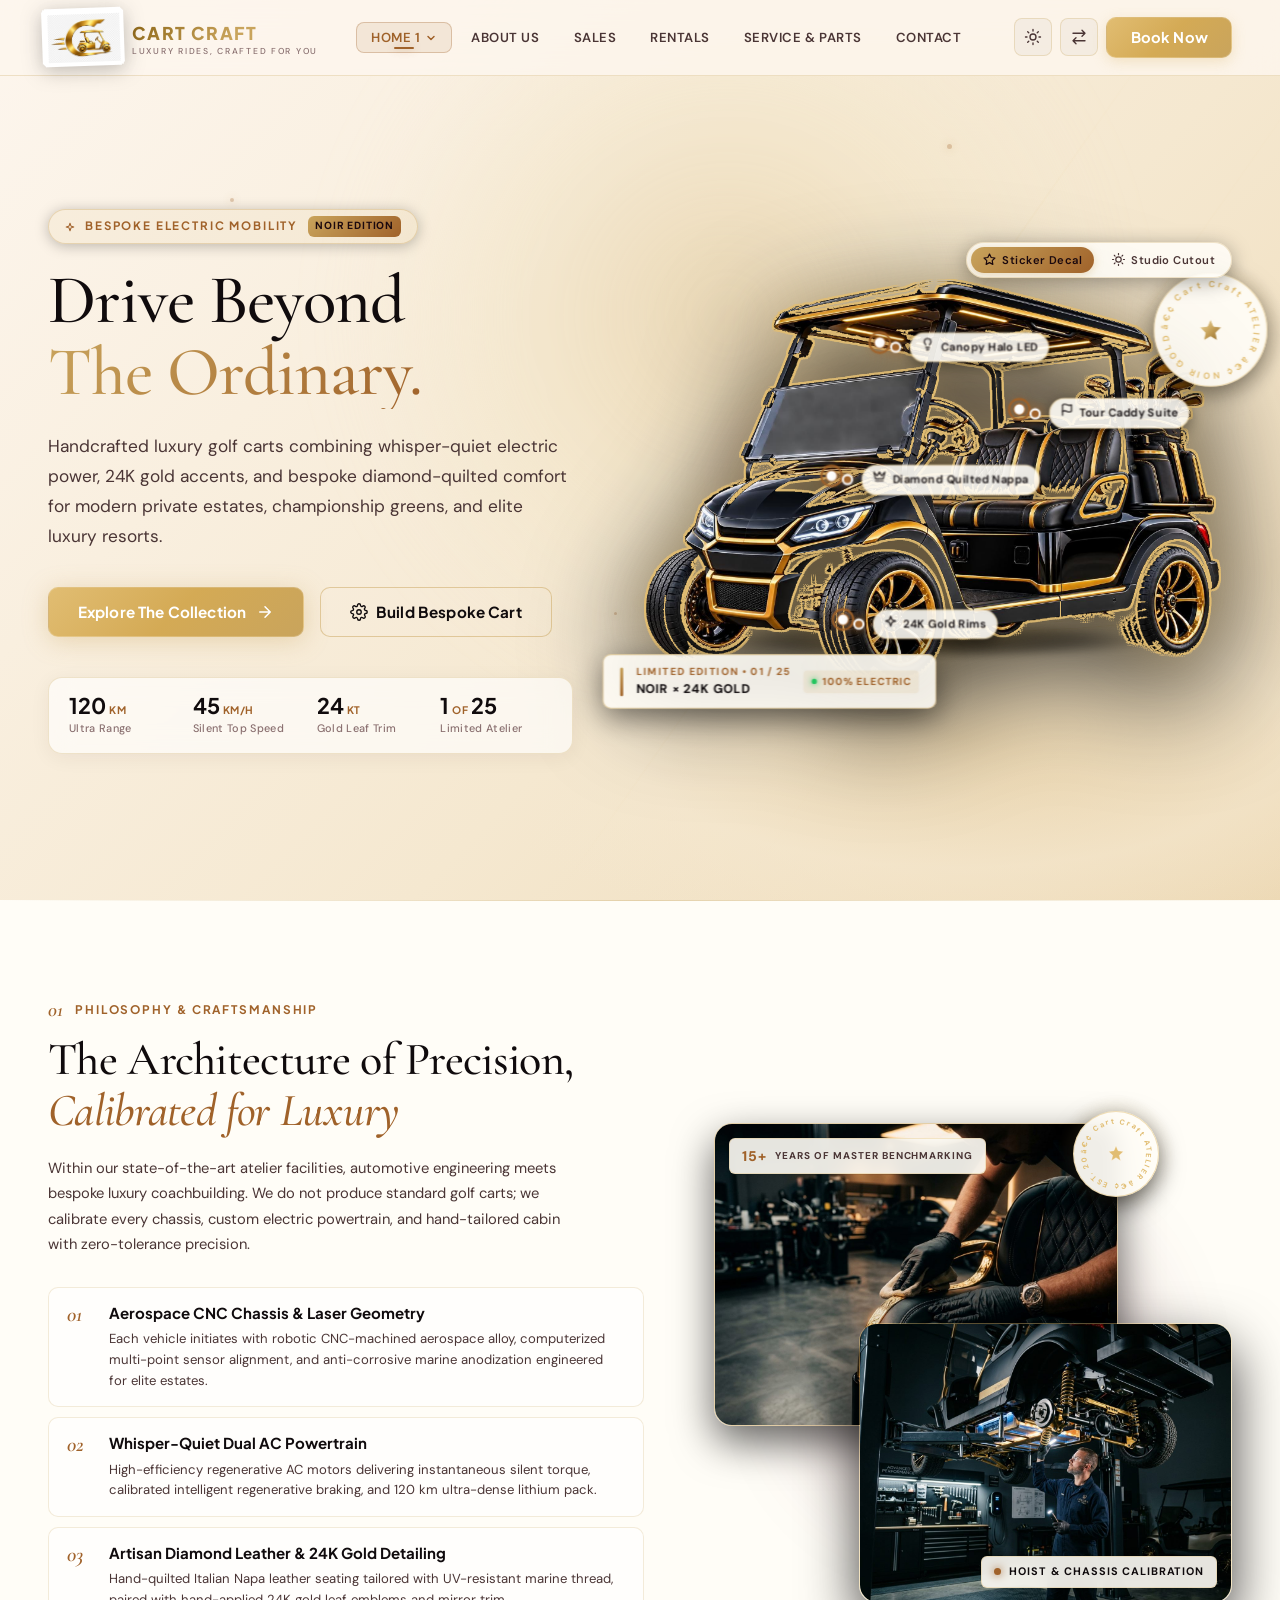
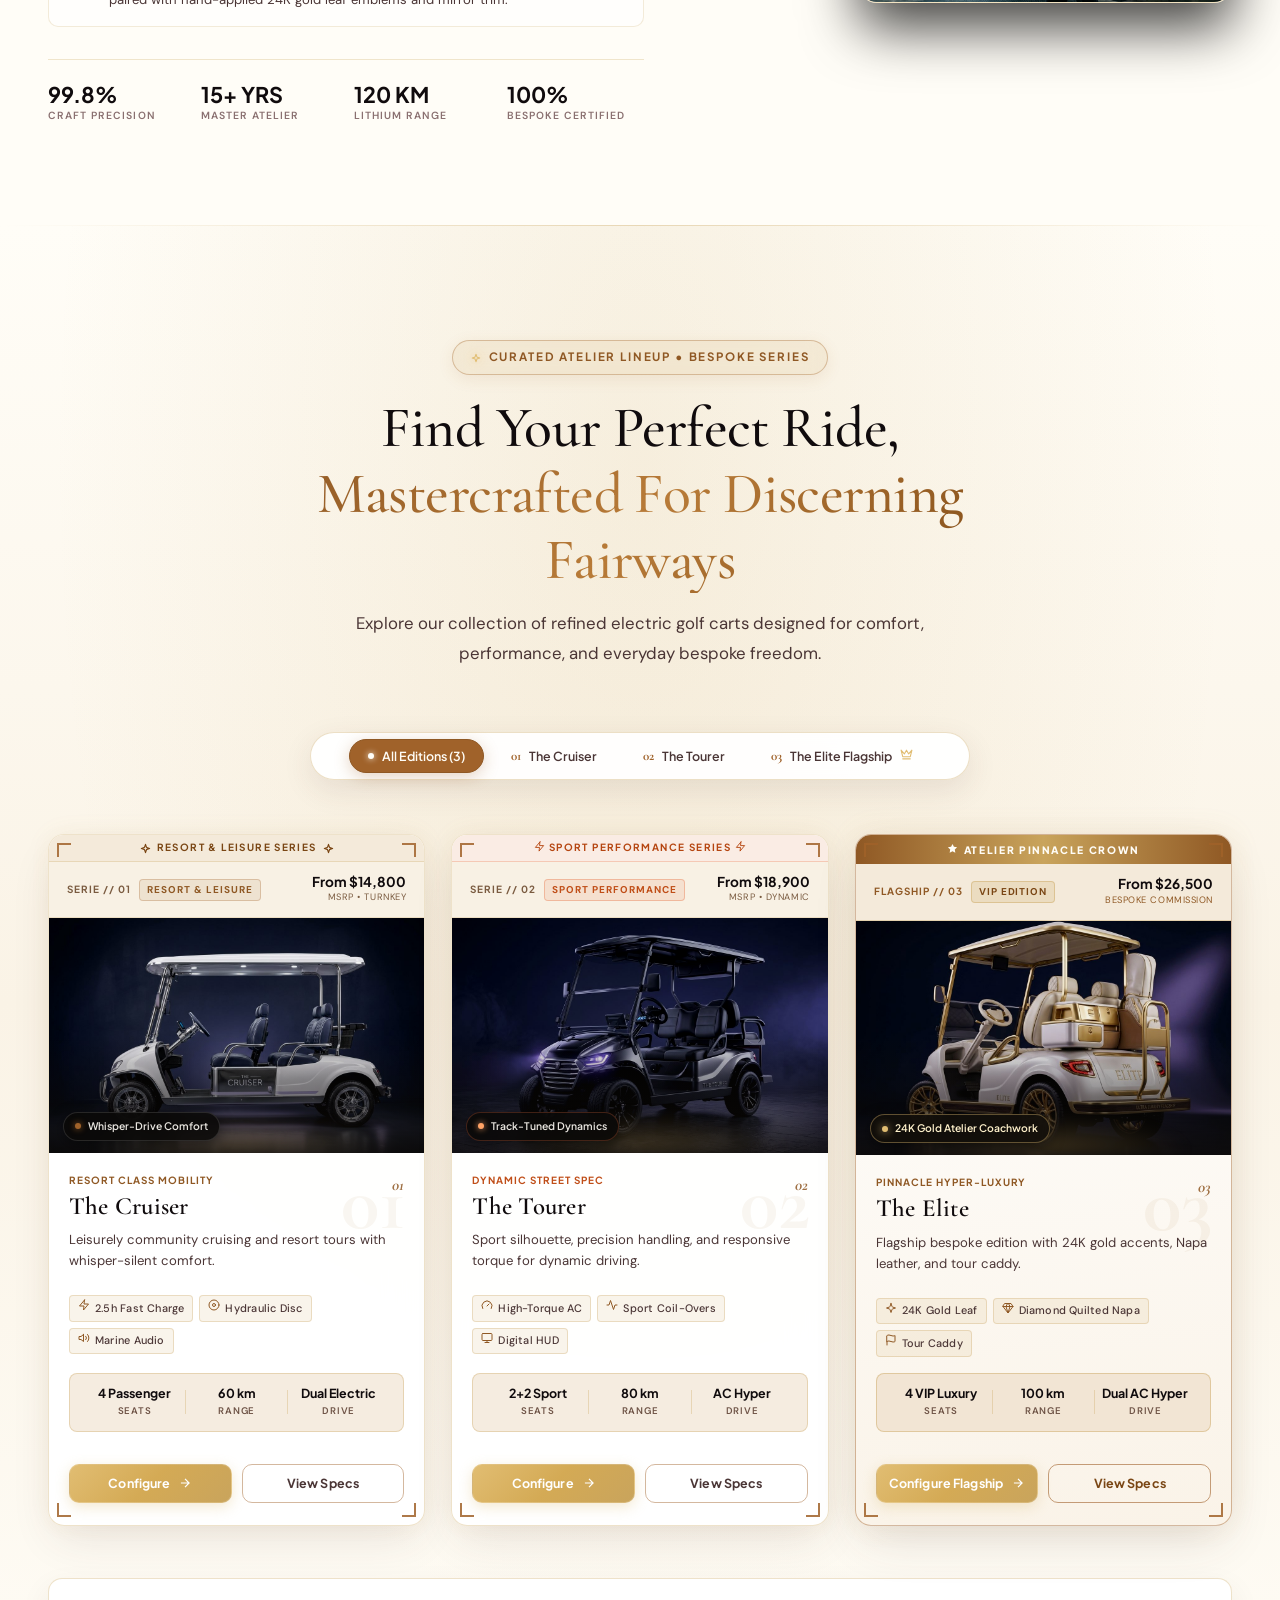
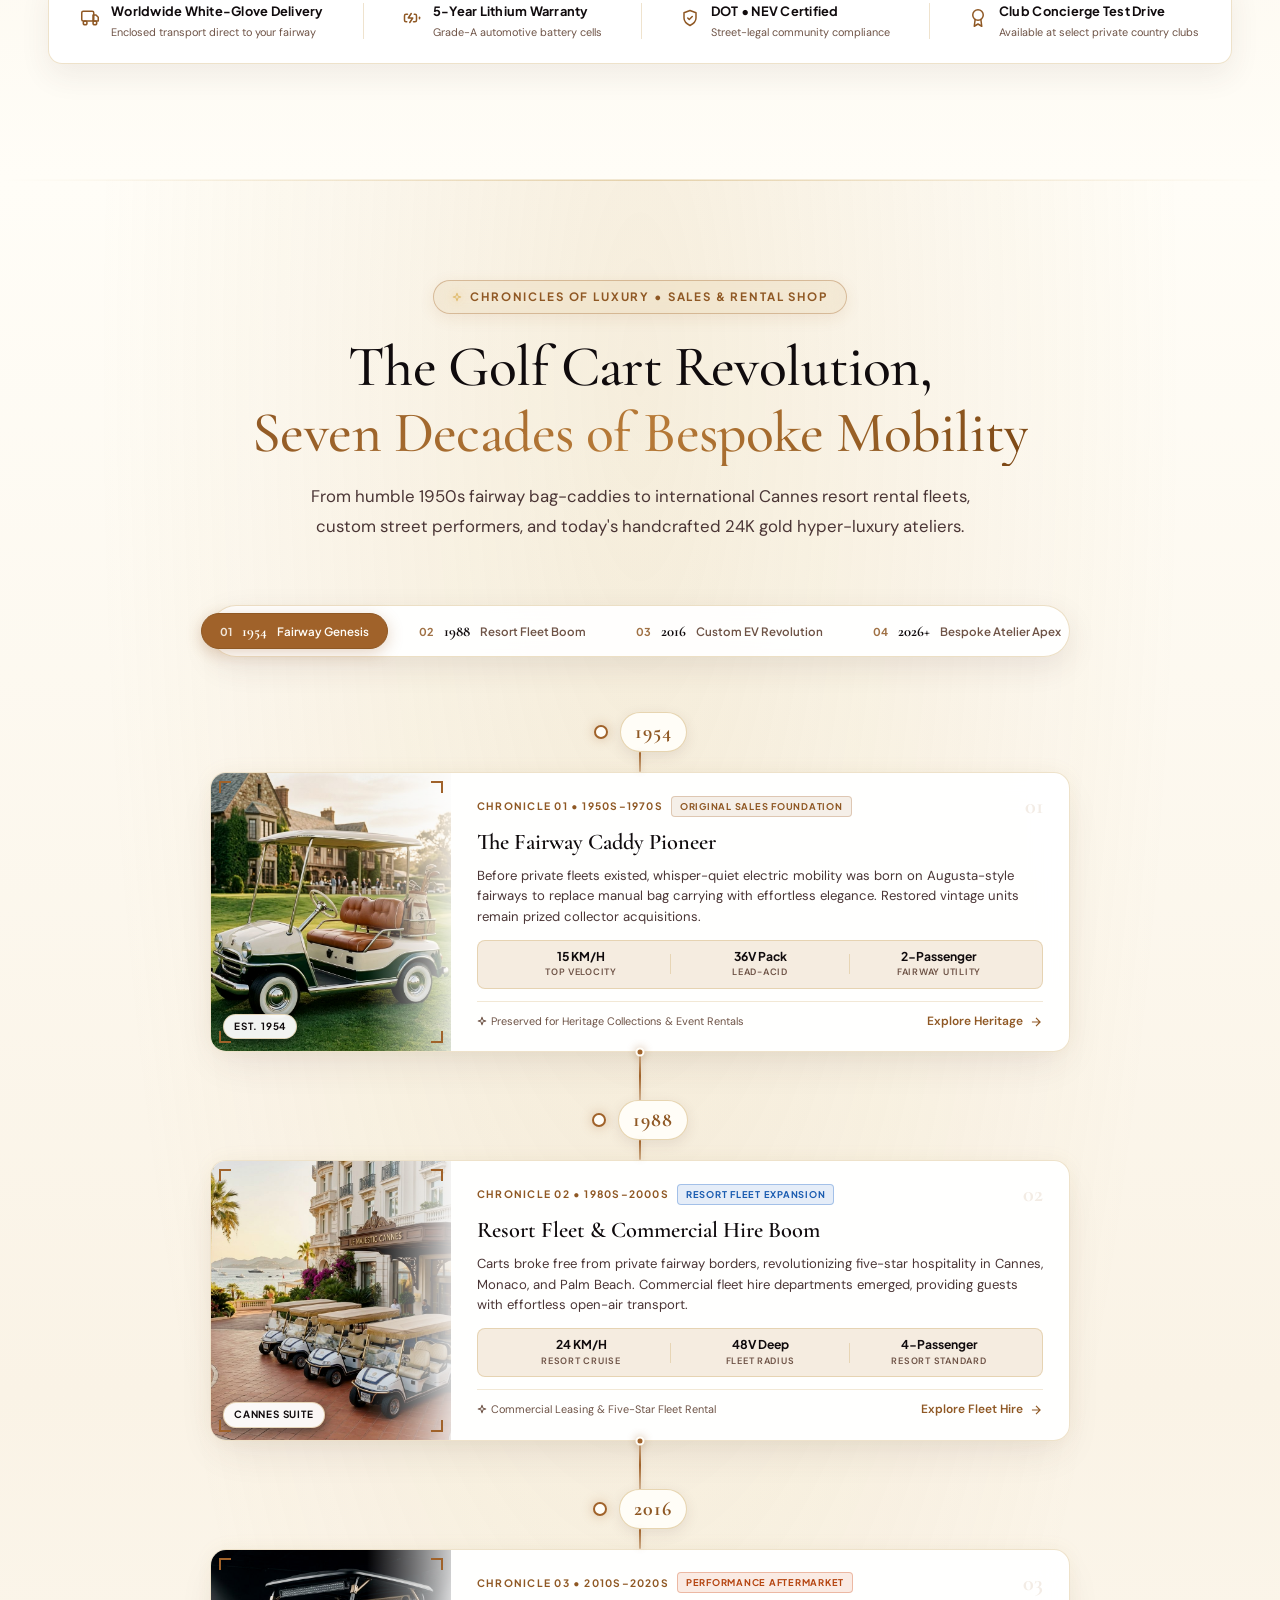
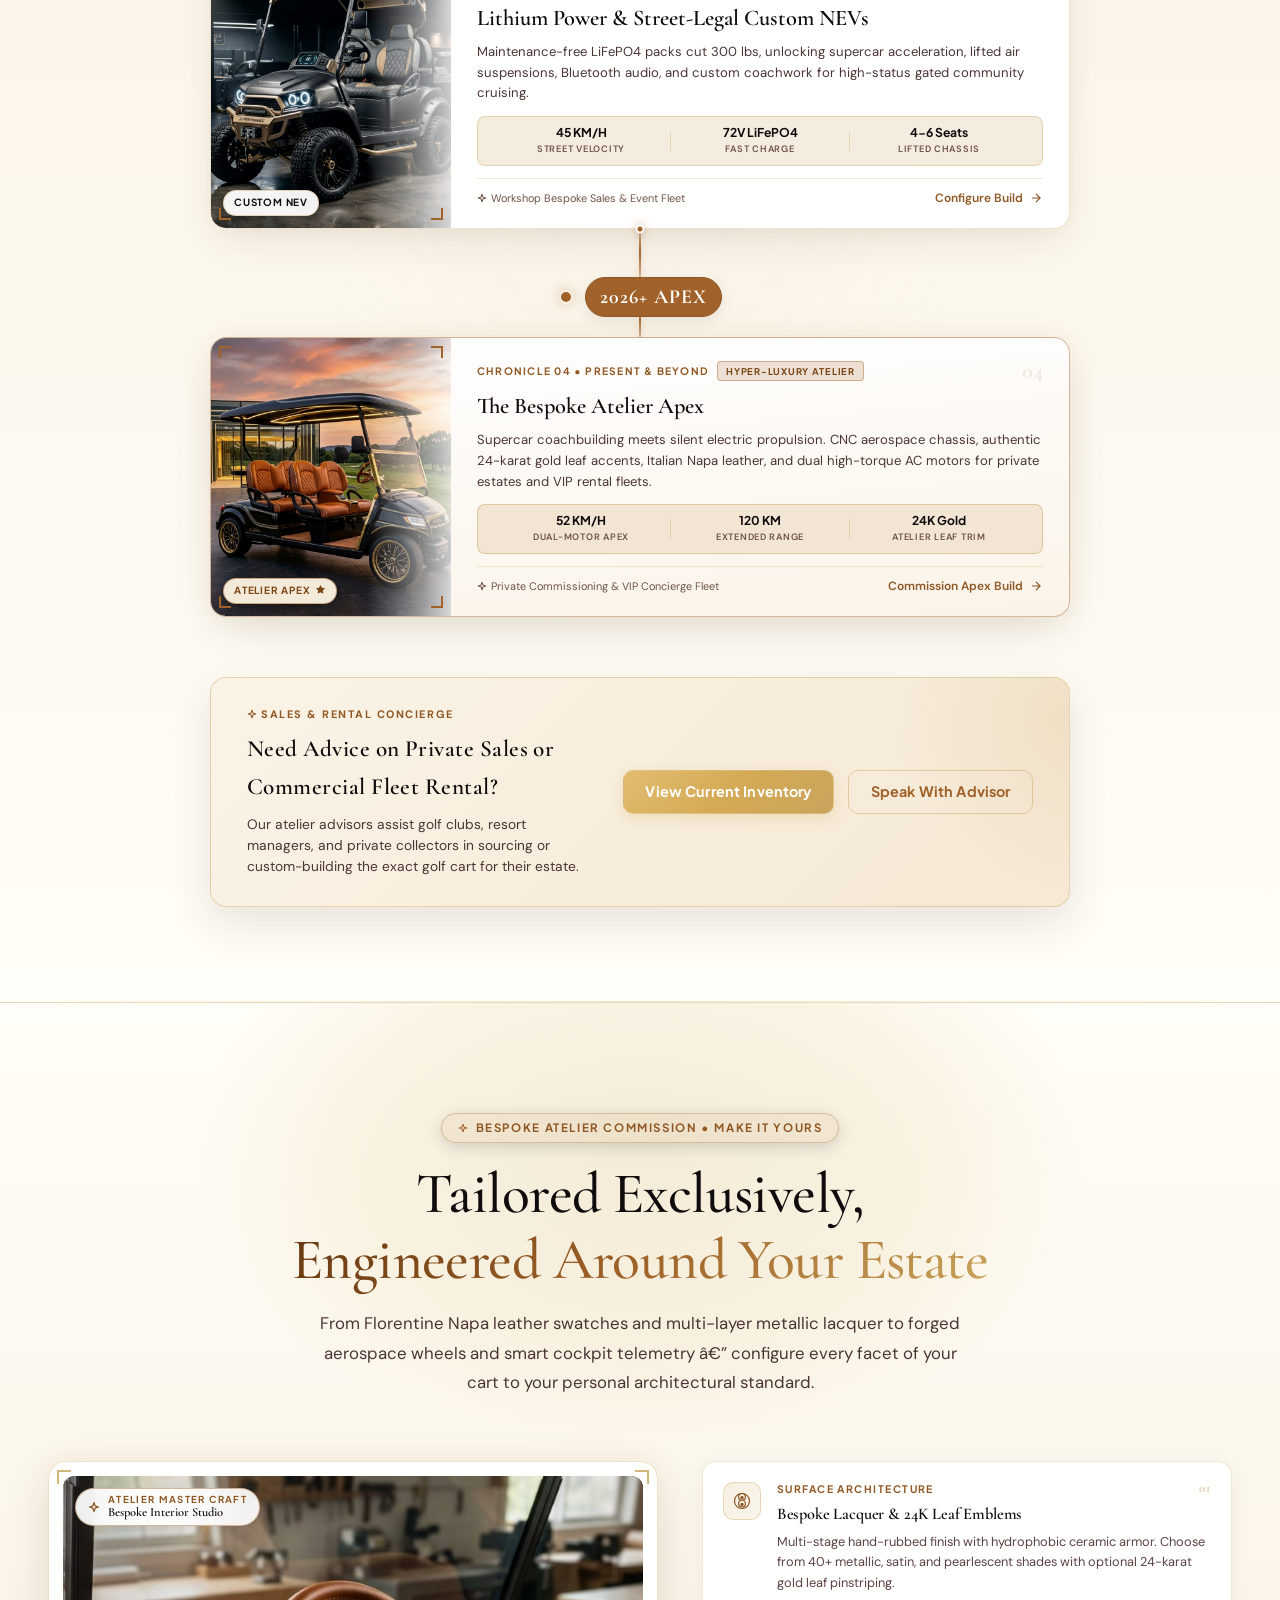
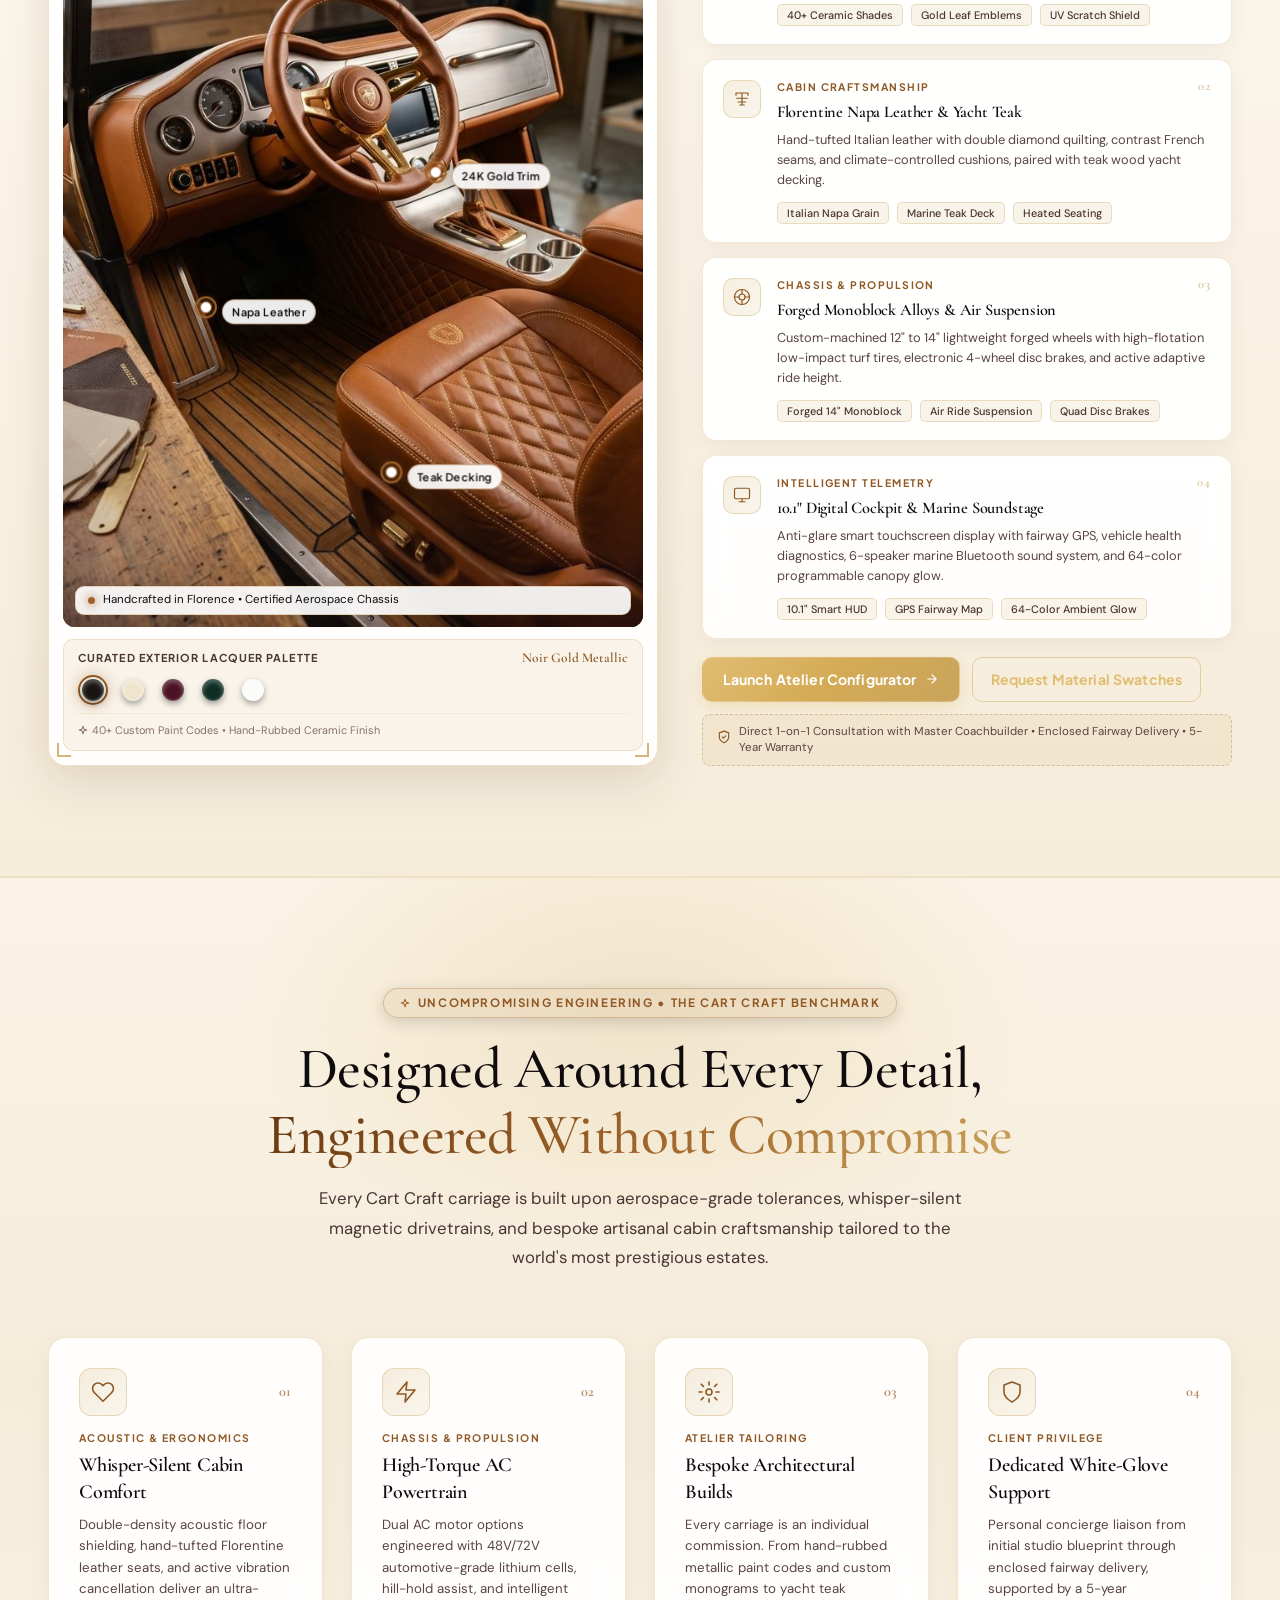
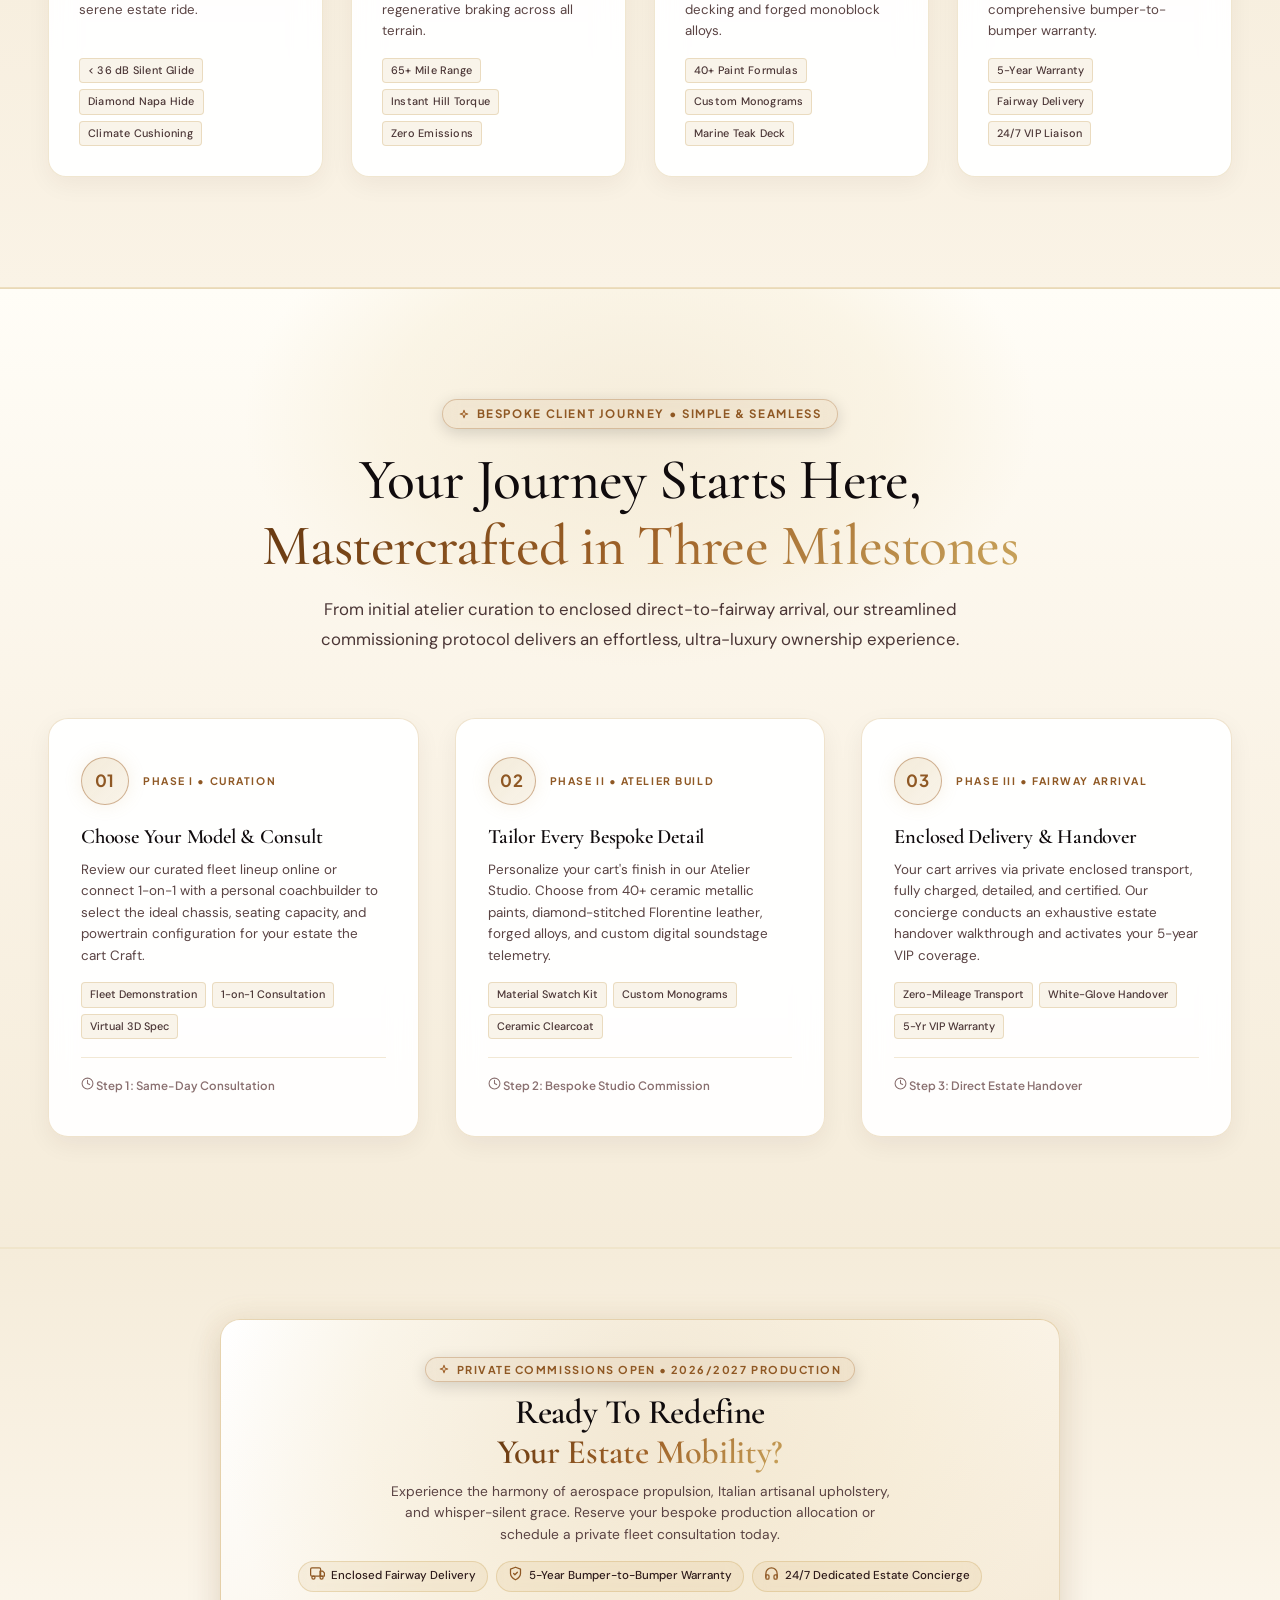
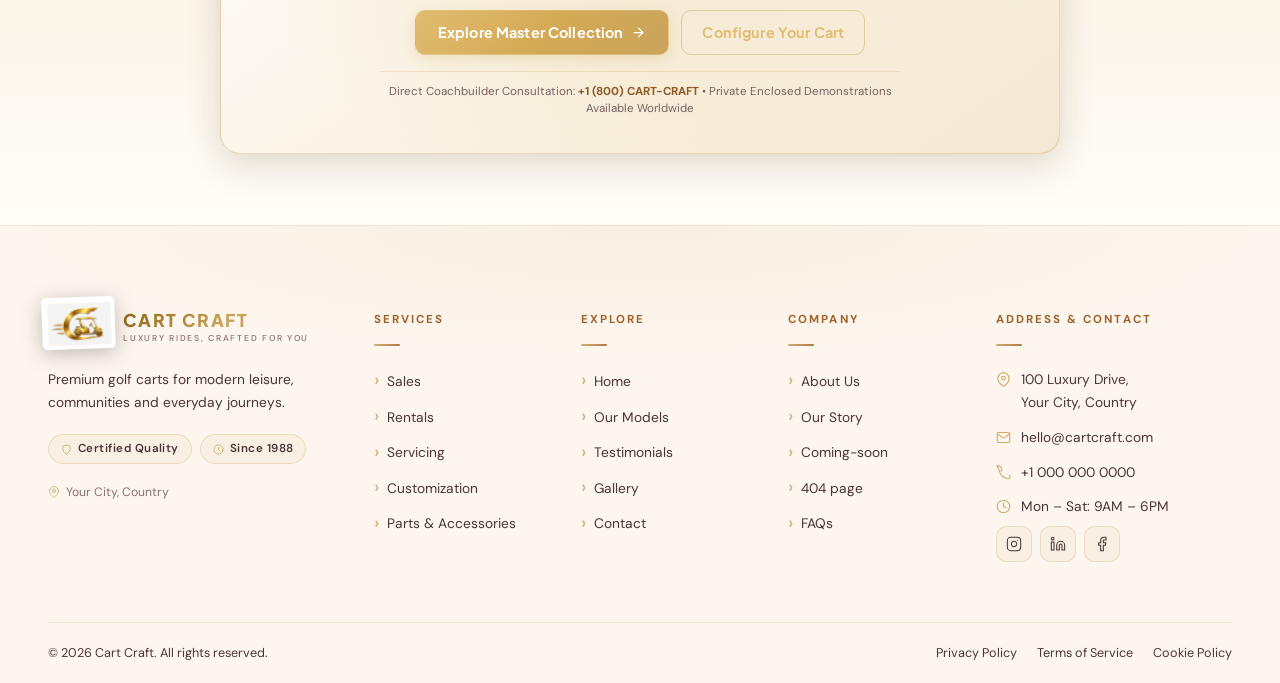
==== commit 77314e57: "Add files via upload" ====
--- a/index.html
+++ b/index.html
@@ -8,9 +8,9 @@
   <link rel="apple-touch-icon" sizes="180x180" href="assets/cart-craft-logo.png" />
   <meta name="viewport" content="width=device-width, initial-scale=1.0" />
   <meta name="description"
-    content="Cart Craft — Premium electric golf carts for modern leisure, resort communities and everyday journeys. Explore our exclusive collection of luxury carts." />
+    content="Cart Craft â€” Premium electric golf carts for modern leisure, resort communities and everyday journeys. Explore our exclusive collection of luxury carts." />
   <meta name="theme-color" content="#181820" />
-  <title>Cart Craft — Premium Electric Golf Carts</title>
+  <title>Cart Craft â€” Premium Electric Golf Carts</title>
   <link rel="preconnect" href="https://fonts.googleapis.com" />
   <link rel="preconnect" href="https://fonts.gstatic.com" crossorigin />
   <link
@@ -21,18 +21,15 @@
 
 <body>
 
-  <!-- ===== HEADER ===== -->
   <header class="site-header" id="site-header" role="banner">
     <div class="header-inner container">
 
-      <!-- Brand -->
       <a href="#" class="brand" aria-label="Cart Craft Home">
         <img src="assets/cart-craft-logo.png" alt="Cart Craft Logo" class="brand-logo-img" />
         <span class="brand-stack"><span class="brand-name">Cart Craft</span><span class="brand-tagline">Luxury Rides,
             Crafted for You</span></span>
       </a>
 
-      <!-- Desktop Navigation -->
       <nav class="desktop-nav" aria-label="Main navigation">
         <ul class="nav-list" role="list">
           <li class="nav-item nav-dropdown-parent">
@@ -49,6 +46,7 @@
               <a href="home2.html" class="dropdown-item" role="menuitem">Home 2</a>
             </div>
           </li>
+          <li class="nav-item"><a href="about.html" class="nav-link">About Us</a></li>
           <li class="nav-item"><a href="sales.html" class="nav-link">Sales</a></li>
           <li class="nav-item"><a href="rentals.html" class="nav-link">Rentals</a></li>
           <li class="nav-item"><a href="services.html" class="nav-link">Service &amp; Parts</a></li>
@@ -56,7 +54,6 @@
         </ul>
       </nav>
 
-      <!-- Header Actions -->
       <div class="header-actions">
         <button class="icon-btn theme-toggle" id="theme-toggle" aria-label="Toggle light/dark theme"
           title="Toggle theme">
@@ -75,14 +72,13 @@
           title="Toggle direction">
           <svg width="18" height="18" viewBox="0 0 24 24" fill="none" stroke="currentColor" stroke-width="1.8"
             stroke-linecap="round" stroke-linejoin="round" aria-hidden="true">
-            <path d="M3 6h18M3 12h12M3 18h9" />
-            <path d="M18 9l3 3-3 3" />
+            <path d="M16 3l4 4-4 4M20 7H4" />
+            <path d="M8 21l-4-4 4-4M4 17h16" />
           </svg>
         </button>
-        <a href="#" class="btn btn-primary btn-sm" id="header-book-btn">Book Now</a>
+        <button type="button" class="btn btn-primary btn-sm" id="header-book-btn" data-open-booking-modal="test-drive" aria-haspopup="dialog" aria-controls="cc-booking-modal">Book Now</button>
       </div>
 
-      <!-- Hamburger -->
       <button class="hamburger" id="hamburger" aria-label="Open navigation menu" aria-expanded="false"
         aria-controls="mobile-menu">
         <span class="hamburger-bar"></span>
@@ -92,7 +88,6 @@
     </div>
   </header>
 
-  <!-- ===== MOBILE MENU ===== -->
   <div class="mobile-menu" id="mobile-menu" role="dialog" aria-modal="true" aria-label="Navigation menu">
     <div class="mobile-menu-header">
       <a href="#" class="brand" aria-label="Cart Craft Home">
@@ -111,6 +106,7 @@
       <ul class="mobile-nav-list" role="list">
         <li><a href="index.html" class="mobile-nav-link mobile-nav-link--active">Home 1</a></li>
         <li><a href="home2.html" class="mobile-nav-link">Home 2</a></li>
+        <li><a href="about.html" class="mobile-nav-link">About Us</a></li>
         <li><a href="sales.html" class="mobile-nav-link">Sales</a></li>
         <li><a href="rentals.html" class="mobile-nav-link">Rentals</a></li>
         <li><a href="services.html" class="mobile-nav-link">Service &amp; Parts</a></li>
@@ -118,17 +114,14 @@
       </ul>
     </nav>
     <div class="mobile-menu-footer">
-      <a href="#" class="btn btn-primary mobile-book-btn">Book Now</a>
+      <button type="button" class="btn btn-primary mobile-book-btn" data-open-booking-modal="test-drive" aria-haspopup="dialog" aria-controls="cc-booking-modal">Book Now</button>
     </div>
   </div>
   <div class="mobile-overlay" id="mobile-overlay"></div>
 
-  <!-- ===== MAIN CONTENT ===== -->
   <main id="main-content">
 
-    <!-- ===== SECTION 1: REDESIGNED BESPOKE HERO SHOWCASE ===== -->
     <section class="hero hero--bespoke" id="hero" aria-label="Hero section">
-      <!-- Luxury Atmospheric Backdrop & Lighting -->
       <div class="hero-bg-stage" aria-hidden="true">
         <div class="hero-stage-spotlight"></div>
         <div class="hero-stage-radial"></div>
@@ -144,31 +137,26 @@
       </div>
 
       <div class="container hero-inner">
-        <!-- Hero Content / Left Column -->
         <div class="hero-content" data-animate="hero-text">
-          <!-- Premium Eyebrow Pill -->
           <div class="hero-eyebrow-wrapper animate-fade-up" style="--delay:0.1s">
             <span class="hero-eyebrow-pill">
-              <span class="hero-pill-sparkle">✦</span>
+              <span class="hero-pill-sparkle" aria-hidden="true"><svg width="10" height="10" viewBox="0 0 24 24" fill="none" stroke="currentColor" stroke-width="2.5" stroke-linecap="round" stroke-linejoin="round"><path d="m12 3-1.912 5.813a2 2 0 0 1-1.275 1.275L3 12l5.813 1.912a2 2 0 0 1 1.275 1.275L12 21l1.912-5.813a2 2 0 0 1 1.275-1.275L21 12l-5.813-1.912a2 2 0 0 1-1.275-1.275L12 3Z"/></svg></span>
               <span class="hero-pill-text">BESPOKE ELECTRIC MOBILITY</span>
               <span class="hero-pill-badge">NOIR EDITION</span>
             </span>
           </div>
 
-          <!-- Hero Main Heading -->
           <h1 class="hero-heading animate-fade-up" style="--delay:0.25s">
             Drive Beyond<br />
             <span class="hero-heading-accent">The Ordinary.</span>
           </h1>
 
-          <!-- Hero Subtitle -->
           <p class="hero-description animate-fade-up" style="--delay:0.4s">
             Handcrafted luxury golf carts combining whisper-quiet electric power,
             24K gold accents, and bespoke diamond-quilted comfort for modern private estates,
             championship greens, and elite luxury resorts.
           </p>
 
-          <!-- Action CTAs -->
           <div class="hero-ctas animate-fade-up" style="--delay:0.55s">
             <a href="#models" class="btn btn-primary btn-lg hero-cta-primary" id="hero-explore-btn">
               <span>Explore The Collection</span>
@@ -188,7 +176,6 @@
             </a>
           </div>
 
-          <!-- Aerospace/Hypercar Telemetry Strip -->
           <div class="hero-telemetry animate-fade-up" style="--delay:0.7s">
             <div class="telemetry-item">
               <span class="telemetry-value">120<small>KM</small></span>
@@ -209,9 +196,7 @@
           </div>
         </div>
 
-        <!-- Hero Visual / Right Column — Stage with Sticker-Style Golf Cart (Not A Card!) -->
         <div class="hero-visual hero-visual--sticker animate-hero-cart" id="hero-stage-visual" style="--delay:0.2s">
-          <!-- Stage Lighting & Elliptical Platform Disc -->
           <div class="hero-stage-platform" aria-hidden="true">
             <div class="platform-glow-core"></div>
             <div class="platform-ring platform-ring--outer"></div>
@@ -220,7 +205,6 @@
             <div class="platform-reflection"></div>
           </div>
 
-          <!-- Interactive Mode Switcher for the Sticker -->
           <div class="hero-sticker-controls" aria-label="Hero visual style controls">
             <button class="sticker-mode-btn sticker-mode-btn--active" id="btn-sticker-mode" type="button"
               title="View with gold die-cut sticker finish">
@@ -249,23 +233,19 @@
             </button>
           </div>
 
-          <!-- The Floating Golf Cart Element (Sticker/Cutout presentation with 3D Parallax) -->
           <div class="hero-sticker-wrapper" id="hero-sticker-card">
-            <!-- Ambient Cart Aura -->
             <div class="cart-aura-glow" aria-hidden="true"></div>
 
-            <!-- The Golf Cart Cutout Sticker Image (User's Black & Gold Cart) -->
             <img src="assets/hero-cart-cutout.png"
-              alt="Bespoke Cart Craft Noir Edition — Custom Black and Gold Electric Golf Cart with gold wheels, LED lights, and custom clubs"
+              alt="Bespoke Cart Craft Noir Edition â€” Custom Black and Gold Electric Golf Cart with gold wheels, LED lights, and custom clubs"
               class="hero-sticker-img is-sticker-style" id="hero-main-cart-img" loading="eager" fetchpriority="high" />
 
-            <!-- Interactive Hotspot Stickers (Pins on the cart) -->
             <div class="cart-hotspot hotspot--wheels" data-title="24K Gold Multi-Spoke Rims"
               data-info="Ultra-lightweight forged alloy with 24K gold electroplated finish">
               <span class="hotspot-pulse"></span>
               <span class="hotspot-dot"></span>
               <div class="hotspot-pill">
-                <span class="pill-icon">✦</span>
+                <span class="pill-icon" aria-hidden="true"><svg width="13" height="13" viewBox="0 0 24 24" fill="none" stroke="currentColor" stroke-width="2" stroke-linecap="round" stroke-linejoin="round"><path d="m12 3-1.912 5.813a2 2 0 0 1-1.275 1.275L3 12l5.813 1.912a2 2 0 0 1 1.275 1.275L12 21l1.912-5.813a2 2 0 0 1 1.275-1.275L21 12l-5.813-1.912a2 2 0 0 1-1.275-1.275L12 3Z"/></svg></span>
                 <span class="pill-label">24K Gold Rims</span>
               </div>
             </div>
@@ -275,7 +255,7 @@
               <span class="hotspot-pulse"></span>
               <span class="hotspot-dot"></span>
               <div class="hotspot-pill">
-                <span class="pill-icon">👑</span>
+                <span class="pill-icon" aria-hidden="true"><svg width="13" height="13" viewBox="0 0 24 24" fill="none" stroke="currentColor" stroke-width="2" stroke-linecap="round" stroke-linejoin="round"><path d="m2 4 3 12h14l3-12-6 7-4-7-4 7-6-7zm3 16h14"/></svg></span>
                 <span class="pill-label">Diamond Quilted Nappa</span>
               </div>
             </div>
@@ -285,7 +265,7 @@
               <span class="hotspot-pulse"></span>
               <span class="hotspot-dot"></span>
               <div class="hotspot-pill">
-                <span class="pill-icon">⛳</span>
+                <span class="pill-icon" aria-hidden="true"><svg width="13" height="13" viewBox="0 0 24 24" fill="none" stroke="currentColor" stroke-width="2" stroke-linecap="round" stroke-linejoin="round"><path d="M4 15s1-1 4-1 5 2 8 2 4-1 4-1V3s-1 1-4 1-5-2-8-2-4 1-4 1z"/><line x1="4" x2="4" y1="22" y2="15"/></svg></span>
                 <span class="pill-label">Tour Caddy Suite</span>
               </div>
             </div>
@@ -295,20 +275,19 @@
               <span class="hotspot-pulse"></span>
               <span class="hotspot-dot"></span>
               <div class="hotspot-pill">
-                <span class="pill-icon">💡</span>
+                <span class="pill-icon" aria-hidden="true"><svg width="13" height="13" viewBox="0 0 24 24" fill="none" stroke="currentColor" stroke-width="2" stroke-linecap="round" stroke-linejoin="round"><path d="M15 14c.2-1 .7-1.7 1.5-2.5 1-.9 1.5-2.2 1.5-3.5A6 6 0 0 0 6 8c0 1 .2 2.2 1.5 3.5.7.7 1.3 1.5 1.5 2.5"/><path d="M9 18h6"/><path d="M10 22h4"/></svg></span>
                 <span class="pill-label">Canopy Halo LED</span>
               </div>
             </div>
           </div>
 
-          <!-- Rotating Luxury Atelier Sticker Seal -->
           <div class="hero-seal-sticker" id="hero-seal-sticker" aria-label="Authentic Bespoke Seal"
-            title="Cart Craft Atelier • Bespoke Noir Gold Edition">
+            title="Cart Craft Atelier â€¢ Bespoke Noir Gold Edition">
             <svg class="seal-text-svg" viewBox="0 0 120 120">
               <path id="seal-text-path" d="M 60, 60 m -46, 0 a 46,46 0 1,1 92,0 a 46,46 0 1,1 -92,0" fill="none" />
               <text font-size="9.6" fill="#E1BD72" font-weight="700" letter-spacing="2.8">
                 <textPath href="#seal-text-path" startOffset="0%">
-                  • Cart Craft ATELIER • NOIR GOLD EDITION •
+                  â€¢ Cart Craft ATELIER â€¢ NOIR GOLD EDITION â€¢
                 </textPath>
               </text>
             </svg>
@@ -327,7 +306,6 @@
             </div>
           </div>
 
-          <!-- Floating Limited Edition Sticker Tag (Bottom Left of Visual) -->
           <div class="hero-floating-decal" aria-hidden="true">
             <div class="decal-stripe"></div>
             <div class="decal-content">
@@ -341,20 +319,12 @@
           </div>
         </div>
       </div>
-
-      <!-- Scroll Down Indicator -->
-      <div class="hero-scroll-indicator" aria-hidden="true">
-        <span class="scroll-line"></span>
-        <span class="scroll-label">Scroll to Explore</span>
-      </div>
     </section>
 
-    <!-- ===== SECTION 2: PHILOSOPHY & CRAFTSMANSHIP (ARCHITECTURE OF PRECISION) ===== -->
     <section class="section craft-section" id="philosophy" aria-labelledby="craft-heading">
       <div class="container">
         <div class="craft-grid">
 
-          <!-- LEFT COLUMN: Text Content & Small Numbered Cards -->
           <div class="craft-content" data-animate="craft-text">
             <div class="craft-eyebrow-wrap">
               <span class="craft-eyebrow-num">01</span>
@@ -372,7 +342,6 @@
               and hand-tailored cabin with zero-tolerance precision.
             </p>
 
-            <!-- 3 Compact Cards (Refined & Small) -->
             <div class="craft-cards">
               <article class="craft-card">
                 <span class="craft-card-num">01</span>
@@ -411,7 +380,6 @@
               </article>
             </div>
 
-            <!-- Metric Stats Row -->
             <div class="craft-metrics">
               <div class="craft-metric">
                 <span class="craft-metric-val">99.8%</span>
@@ -432,19 +400,16 @@
             </div>
           </div>
 
-          <!-- RIGHT COLUMN: 2 Images with Unique Overlapping Alignment -->
           <div class="craft-visual">
             <div class="craft-visual-stack">
-              <!-- Background Ambient Stage Glow -->
               <div class="craft-ambient-glow" aria-hidden="true"></div>
 
-              <!-- Floating Rotating Seal Badge (Top right) -->
               <div class="craft-seal-badge" aria-hidden="true">
                 <svg class="craft-seal-svg" viewBox="0 0 100 100">
                   <path id="craft-seal-path" d="M 50, 50 m -36, 0 a 36,36 0 1,1 72,0 a 36,36 0 1,1 -72,0" fill="none" />
                   <text font-size="8.8" fill="#E1BD72" font-weight="700" letter-spacing="2.2">
                     <textPath href="#craft-seal-path" startOffset="0%">
-                      • Cart Craft ATELIER • EST. 2011 •
+                      â€¢ Cart Craft ATELIER â€¢ EST. 2011 â€¢
                     </textPath>
                   </text>
                 </svg>
@@ -456,7 +421,6 @@
                 </div>
               </div>
 
-              <!-- Top Primary Image -->
               <div class="craft-img-card craft-img-card--top">
                 <img src="assets/craft-inspection.jpg"
                   alt="Master craftsman inspecting 24K gold trim and hand-quilted leather on custom luxury golf cart"
@@ -467,7 +431,6 @@
                 </div>
               </div>
 
-              <!-- Bottom Overlapping Image -->
               <div class="craft-img-card craft-img-card--bottom">
                 <img src="assets/chassis-hoist.jpg"
                   alt="Technician inspecting electric golf cart chassis on hydraulic lift hoist" class="craft-img"
@@ -484,15 +447,13 @@
       </div>
     </section>
 
-    <!-- ===== SECTION 3: FEATURED MODELS (CURATED ATELIER LINEUP — PREMIUM REDESIGN) ===== -->
     <section class="section models-section" id="models" aria-labelledby="models-heading">
       <div class="container">
 
-        <!-- Section Header -->
         <div class="section-header section-header--center">
           <div class="models-eyebrow-pill">
-            <span class="models-pill-sparkle">✦</span>
-            <span>CURATED ATELIER LINEUP &bull; BESPOKE SERIES</span>
+            <span class="models-pill-sparkle" aria-hidden="true"><svg width="10" height="10" viewBox="0 0 24 24" fill="none" stroke="currentColor" stroke-width="2.5" stroke-linecap="round" stroke-linejoin="round"><path d="m12 3-1.912 5.813a2 2 0 0 1-1.275 1.275L3 12l5.813 1.912a2 2 0 0 1 1.275 1.275L12 21l1.912-5.813a2 2 0 0 1 1.275-1.275L21 12l-5.813-1.912a2 2 0 0 1-1.275-1.275L12 3Z"/></svg></span>
+            <span class="models-pill-text">CURATED ATELIER LINEUP &bull; BESPOKE SERIES</span>
           </div>
           <h2 class="section-heading" id="models-heading">
             Find Your Perfect Ride,<br />
@@ -504,7 +465,6 @@
           </p>
         </div>
 
-        <!-- Interactive Model Filter / Quick Selector -->
         <div class="models-filter-bar" role="tablist" aria-label="Filter Models">
           <button class="models-filter-btn is-active" data-filter="all" role="tab" aria-selected="true">
             <span class="filter-dot"></span>
@@ -522,17 +482,15 @@
             aria-selected="false">
             <span class="filter-num">03</span>
             <span>The Elite Flagship</span>
-            <span class="filter-crown">★</span>
+            <span class="filter-crown" aria-hidden="true"><svg width="13" height="13" viewBox="0 0 24 24" fill="none" stroke="currentColor" stroke-width="2" stroke-linecap="round" stroke-linejoin="round"><path d="m2 4 3 12h14l3-12-6 7-4-7-4 7-6-7zm3 16h14"/></svg></span>
           </button>
         </div>
 
-        <!-- Models Cards Showcase -->
         <div class="models-grid">
 
-          <!-- Card 01: The Cruiser -->
           <article class="model-card model-card--premium" data-model="01">
             <div class="model-top-ribbon">
-              <span>✦ RESORT &amp; LEISURE SERIES ✦</span>
+              <span style="display:inline-flex;align-items:center;gap:6px;"><svg width="11" height="11" viewBox="0 0 24 24" fill="none" stroke="currentColor" stroke-width="2.5" stroke-linecap="round" stroke-linejoin="round" aria-hidden="true"><path d="m12 3-1.912 5.813a2 2 0 0 1-1.275 1.275L3 12l5.813 1.912a2 2 0 0 1 1.275 1.275L12 21l1.912-5.813a2 2 0 0 1 1.275-1.275L21 12l-5.813-1.912a2 2 0 0 1-1.275-1.275L12 3Z"/></svg> RESORT &amp; LEISURE SERIES <svg width="11" height="11" viewBox="0 0 24 24" fill="none" stroke="currentColor" stroke-width="2.5" stroke-linecap="round" stroke-linejoin="round" aria-hidden="true"><path d="m12 3-1.912 5.813a2 2 0 0 1-1.275 1.275L3 12l5.813 1.912a2 2 0 0 1 1.275 1.275L12 21l1.912-5.813a2 2 0 0 1 1.275-1.275L21 12l-5.813-1.912a2 2 0 0 1-1.275-1.275L12 3Z"/></svg></span>
             </div>
 
             <div class="model-card-corner model-card-corner--tl" aria-hidden="true"></div>
@@ -553,7 +511,7 @@
 
             <div class="model-card-img-wrap">
               <div class="model-pedestal-glow" aria-hidden="true"></div>
-              <img src="assets/cart-model-01.webp" alt="The Cruiser — Cart Craft premium 4-seat golf cart, white finish"
+              <img src="assets/cart-model-01.webp" alt="The Cruiser â€” Cart Craft premium 4-seat golf cart, white finish"
                 class="model-card-img" loading="lazy" />
               <div class="model-card-overlay" aria-hidden="true"></div>
               <div class="model-img-badge">
@@ -577,12 +535,11 @@
                 <p class="model-desc">Leisurely community cruising and resort tours with whisper-silent comfort.</p>
 
                 <div class="model-feature-chips">
-                  <span class="feature-chip"><span class="chip-icon">⚡</span> 2.5h Fast Charge</span>
-                  <span class="feature-chip"><span class="chip-icon">◎</span> Hydraulic Disc</span>
-                  <span class="feature-chip"><span class="chip-icon">♫</span> Marine Audio</span>
-                </div>
-
-                <!-- Telemetry Specification Matrix -->
+                  <span class="feature-chip"><span class="chip-icon" aria-hidden="true"><svg width="12" height="12" viewBox="0 0 24 24" fill="none" stroke="currentColor" stroke-width="2" stroke-linecap="round" stroke-linejoin="round"><polygon points="13 2 3 14 12 14 11 22 21 10 12 10 13 2"/></svg></span> 2.5h Fast Charge</span>
+                  <span class="feature-chip"><span class="chip-icon" aria-hidden="true"><svg width="12" height="12" viewBox="0 0 24 24" fill="none" stroke="currentColor" stroke-width="2" stroke-linecap="round" stroke-linejoin="round"><circle cx="12" cy="12" r="10"/><circle cx="12" cy="12" r="3"/></svg></span> Hydraulic Disc</span>
+                  <span class="feature-chip"><span class="chip-icon" aria-hidden="true"><svg width="12" height="12" viewBox="0 0 24 24" fill="none" stroke="currentColor" stroke-width="2" stroke-linecap="round" stroke-linejoin="round"><polygon points="11 5 6 9 2 9 2 15 6 15 11 19 11 5"/><path d="M15.54 8.46a5 5 0 0 1 0 7.07"/><path d="M19.07 4.93a10 10 0 0 1 0 14.14"/></svg></span> Marine Audio</span>
+                </div>
+
                 <div class="model-telemetry-matrix" aria-label="Specifications">
                   <div class="telemetry-cell">
                     <span class="telemetry-val">4 Passenger</span>
@@ -615,10 +572,9 @@
             </div>
           </article>
 
-          <!-- Card 02: The Tourer -->
           <article class="model-card model-card--premium" data-model="02">
             <div class="model-top-ribbon model-top-ribbon--sport">
-              <span>⚡ SPORT PERFORMANCE SERIES ⚡</span>
+              <span class="ribbon-text"><svg width="11" height="11" viewBox="0 0 24 24" fill="none" stroke="currentColor" stroke-width="2" stroke-linecap="round" stroke-linejoin="round" aria-hidden="true" style="display:inline-block;vertical-align:-1px;margin-right:4px;"><polygon points="13 2 3 14 12 14 11 22 21 10 12 10 13 2"/></svg>SPORT PERFORMANCE SERIES<svg width="11" height="11" viewBox="0 0 24 24" fill="none" stroke="currentColor" stroke-width="2" stroke-linecap="round" stroke-linejoin="round" aria-hidden="true" style="display:inline-block;vertical-align:-1px;margin-left:4px;"><polygon points="13 2 3 14 12 14 11 22 21 10 12 10 13 2"/></svg></span>
             </div>
 
             <div class="model-card-corner model-card-corner--tl" aria-hidden="true"></div>
@@ -640,7 +596,7 @@
             <div class="model-card-img-wrap">
               <div class="model-pedestal-glow" aria-hidden="true"></div>
               <img src="assets/cart-model-02.webp"
-                alt="The Tourer — Cart Craft sporty black golf cart for performance driving" class="model-card-img"
+                alt="The Tourer â€” Cart Craft sporty black golf cart for performance driving" class="model-card-img"
                 loading="lazy" />
               <div class="model-card-overlay" aria-hidden="true"></div>
               <div class="model-img-badge model-img-badge--sport">
@@ -665,12 +621,11 @@
                 </p>
 
                 <div class="model-feature-chips">
-                  <span class="feature-chip"><span class="chip-icon">⚡</span> High-Torque AC</span>
-                  <span class="feature-chip"><span class="chip-icon">⛯</span> Sport Coil-Overs</span>
-                  <span class="feature-chip"><span class="chip-icon">▣</span> Digital HUD</span>
-                </div>
-
-                <!-- Telemetry Specification Matrix -->
+                  <span class="feature-chip"><span class="chip-icon" aria-hidden="true"><svg width="12" height="12" viewBox="0 0 24 24" fill="none" stroke="currentColor" stroke-width="2" stroke-linecap="round" stroke-linejoin="round"><path d="m12 14 4-4"/><path d="M3.34 19a10 10 0 1 1 17.32 0"/></svg></span> High-Torque AC</span>
+                  <span class="feature-chip"><span class="chip-icon" aria-hidden="true"><svg width="12" height="12" viewBox="0 0 24 24" fill="none" stroke="currentColor" stroke-width="2" stroke-linecap="round" stroke-linejoin="round"><polyline points="22 12 18 12 15 21 9 3 6 12 2 12"/></svg></span> Sport Coil-Overs</span>
+                  <span class="feature-chip"><span class="chip-icon" aria-hidden="true"><svg width="12" height="12" viewBox="0 0 24 24" fill="none" stroke="currentColor" stroke-width="2" stroke-linecap="round" stroke-linejoin="round"><rect width="20" height="14" x="2" y="3" rx="2"/><line x1="8" x2="16" y1="21" y2="21"/><line x1="12" x2="12" y1="17" y2="21"/></svg></span> Digital HUD</span>
+                </div>
+
                 <div class="model-telemetry-matrix" aria-label="Specifications">
                   <div class="telemetry-cell">
                     <span class="telemetry-val">2+2 Sport</span>
@@ -703,11 +658,9 @@
             </div>
           </article>
 
-          <!-- Card 03: The Elite Flagship -->
           <article class="model-card model-card--premium model-card--flagship" data-model="03">
-            <!-- Flagship Crown Banner -->
             <div class="flagship-crown-ribbon">
-              <span class="ribbon-star">★</span>
+              <span class="ribbon-star" aria-hidden="true"><svg width="11" height="11" viewBox="0 0 24 24" fill="currentColor" stroke="none"><polygon points="12 2 15.09 8.26 22 9.27 17 14.14 18.18 21.02 12 17.77 5.82 21.02 7 14.14 2 9.27 8.91 8.26 12 2"/></svg></span>
               <span>ATELIER PINNACLE CROWN</span>
             </div>
 
@@ -730,7 +683,7 @@
             <div class="model-card-img-wrap">
               <div class="model-pedestal-glow model-pedestal-glow--gold" aria-hidden="true"></div>
               <img src="assets/cart-model-03.webp"
-                alt="The Elite — Cart Craft flagship ultra-luxury gold accented golf cart" class="model-card-img"
+                alt="The Elite â€” Cart Craft flagship ultra-luxury gold accented golf cart" class="model-card-img"
                 loading="lazy" />
               <div class="model-card-overlay" aria-hidden="true"></div>
               <div class="model-img-badge model-img-badge--gold">
@@ -754,13 +707,11 @@
                 <p class="model-desc">Flagship bespoke edition with 24K gold accents, Napa leather, and tour caddy.</p>
 
                 <div class="model-feature-chips">
-                  <span class="feature-chip feature-chip--gold"><span class="chip-icon">✦</span> 24K Gold Leaf</span>
-                  <span class="feature-chip feature-chip--gold"><span class="chip-icon">❖</span> Diamond Quilted
-                    Napa</span>
-                  <span class="feature-chip feature-chip--gold"><span class="chip-icon">⚑</span> Tour Caddy</span>
-                </div>
-
-                <!-- Telemetry Specification Matrix -->
+                  <span class="feature-chip feature-chip--gold"><span class="chip-icon" aria-hidden="true"><svg width="12" height="12" viewBox="0 0 24 24" fill="none" stroke="currentColor" stroke-width="2" stroke-linecap="round" stroke-linejoin="round"><path d="m12 3-1.912 5.813a2 2 0 0 1-1.275 1.275L3 12l5.813 1.912a2 2 0 0 1 1.275 1.275L12 21l1.912-5.813a2 2 0 0 1 1.275-1.275L21 12l-5.813-1.912a2 2 0 0 1-1.275-1.275L12 3Z"/></svg></span> 24K Gold Leaf</span>
+                  <span class="feature-chip feature-chip--gold"><span class="chip-icon" aria-hidden="true"><svg width="12" height="12" viewBox="0 0 24 24" fill="none" stroke="currentColor" stroke-width="2" stroke-linecap="round" stroke-linejoin="round"><path d="M6 3h12l4 6-10 13L2 9Z"/><path d="M11 3 8 9l4 13 4-13-3-6"/><path d="M2 9h20"/></svg></span> Diamond Quilted Napa</span>
+                  <span class="feature-chip feature-chip--gold"><span class="chip-icon" aria-hidden="true"><svg width="12" height="12" viewBox="0 0 24 24" fill="none" stroke="currentColor" stroke-width="2" stroke-linecap="round" stroke-linejoin="round"><path d="M4 15s1-1 4-1 5 2 8 2 4-1 4-1V3s-1 1-4 1-5-2-8-2-4 1-4 1z"/><line x1="4" x2="4" y1="22" y2="15"/></svg></span> Tour Caddy</span>
+                </div>
+
                 <div class="model-telemetry-matrix model-telemetry-matrix--gold" aria-label="Specifications">
                   <div class="telemetry-cell">
                     <span class="telemetry-val telemetry-val--gold">4 VIP Luxury</span>
@@ -795,10 +746,9 @@
 
         </div>
 
-        <!-- Atelier Standards & Benchmarks Strip -->
         <div class="models-atelier-strip">
           <div class="atelier-strip-item">
-            <span class="strip-icon">✦</span>
+            <span class="strip-icon" aria-hidden="true"><svg width="18" height="18" viewBox="0 0 24 24" fill="none" stroke="currentColor" stroke-width="2" stroke-linecap="round" stroke-linejoin="round"><rect width="16" height="13" x="1" y="3" rx="2"/><polygon points="16 8 20 8 23 11 23 16 16 16 16 8"/><circle cx="5.5" cy="18.5" r="2.5"/><circle cx="18.5" cy="18.5" r="2.5"/></svg></span>
             <div class="strip-text">
               <span class="strip-title">Worldwide White-Glove Delivery</span>
               <span class="strip-sub">Enclosed transport direct to your fairway</span>
@@ -806,7 +756,7 @@
           </div>
           <div class="atelier-strip-divider" aria-hidden="true"></div>
           <div class="atelier-strip-item">
-            <span class="strip-icon">⚡</span>
+            <span class="strip-icon" aria-hidden="true"><svg width="18" height="18" viewBox="0 0 24 24" fill="none" stroke="currentColor" stroke-width="2" stroke-linecap="round" stroke-linejoin="round"><path d="M15 7h1a2 2 0 0 1 2 2v6a2 2 0 0 1-2 2h-2"/><path d="M6 7H4a2 2 0 0 0-2 2v6a2 2 0 0 0 2 2h1"/><line x1="22" x2="22" y1="11" y2="13"/><polyline points="11 6 7 12 13 12 9 18"/></svg></span>
             <div class="strip-text">
               <span class="strip-title">5-Year Lithium Warranty</span>
               <span class="strip-sub">Grade-A automotive battery cells</span>
@@ -814,7 +764,7 @@
           </div>
           <div class="atelier-strip-divider" aria-hidden="true"></div>
           <div class="atelier-strip-item">
-            <span class="strip-icon">❖</span>
+            <span class="strip-icon" aria-hidden="true"><svg width="18" height="18" viewBox="0 0 24 24" fill="none" stroke="currentColor" stroke-width="2" stroke-linecap="round" stroke-linejoin="round"><path d="M12 22s8-4 8-10V5l-8-3-8 3v7c0 6 8 10 8 10z"/><polyline points="9 12 11 14 15 10"/></svg></span>
             <div class="strip-text">
               <span class="strip-title">DOT &bull; NEV Certified</span>
               <span class="strip-sub">Street-legal community compliance</span>
@@ -822,7 +772,7 @@
           </div>
           <div class="atelier-strip-divider" aria-hidden="true"></div>
           <div class="atelier-strip-item">
-            <span class="strip-icon">★</span>
+            <span class="strip-icon" aria-hidden="true"><svg width="18" height="18" viewBox="0 0 24 24" fill="none" stroke="currentColor" stroke-width="2" stroke-linecap="round" stroke-linejoin="round"><circle cx="12" cy="8" r="7"/><polyline points="8.21 13.89 7 23 12 20 17 23 15.79 13.88"/></svg></span>
             <div class="strip-text">
               <span class="strip-title">Club Concierge Test Drive</span>
               <span class="strip-sub">Available at select private country clubs</span>
@@ -833,15 +783,13 @@
       </div>
     </section>
 
-    <!-- ===== SECTION 4: THE GOLF CART REVOLUTION TIMELINE (SALES & RENTAL EVOLUTION) ===== -->
     <section class="section timeline-section" id="evolution" aria-labelledby="timeline-heading">
       <div class="container">
 
-        <!-- Section Header -->
         <div class="section-header section-header--center">
           <div class="timeline-eyebrow-pill">
-            <span class="timeline-pill-star">✦</span>
-            <span>CHRONICLES OF LUXURY &bull; SALES &amp; RENTAL SHOP</span>
+            <span class="timeline-pill-star" aria-hidden="true"><svg width="10" height="10" viewBox="0 0 24 24" fill="none" stroke="currentColor" stroke-width="2.5" stroke-linecap="round" stroke-linejoin="round"><path d="m12 3-1.912 5.813a2 2 0 0 1-1.275 1.275L3 12l5.813 1.912a2 2 0 0 1 1.275 1.275L12 21l1.912-5.813a2 2 0 0 1 1.275-1.275L21 12l-5.813-1.912a2 2 0 0 1-1.275-1.275L12 3Z"/></svg></span>
+            <span class="timeline-pill-text">CHRONICLES OF LUXURY &bull; SALES &amp; RENTAL SHOP</span>
           </div>
           <h2 class="section-heading" id="timeline-heading">
             The Golf Cart Revolution,<br />
@@ -853,7 +801,6 @@
           </p>
         </div>
 
-        <!-- Interactive Era Milestone Quick-Nav Bar -->
         <div class="timeline-nav-bar" role="tablist" aria-label="Timeline Eras">
           <button class="timeline-nav-btn is-active" data-target="era-1954" role="tab" aria-selected="true"
             aria-controls="era-1954">
@@ -884,15 +831,12 @@
           </button>
         </div>
 
-        <!-- Timeline Showcases (Unified Compact Cards with Embedded Left Visual) -->
         <div class="timeline-showcases">
 
-          <!-- Desktop Center Connecting Spine -->
           <div class="timeline-spine-track" aria-hidden="true">
             <div class="timeline-spine-glow"></div>
           </div>
 
-          <!-- ================= ERA 01: 1954 ================= -->
           <article class="timeline-era-item" id="era-1954" data-era="1954">
             <div class="era-marker-node">
               <span class="marker-dot"></span>
@@ -900,7 +844,6 @@
             </div>
 
             <div class="timeline-card">
-              <!-- Compact Embedded Left Visual (Small) -->
               <div class="timeline-card-visual">
                 <div class="timeline-card-img-wrap">
                   <div class="timeline-corner-bracket tl" aria-hidden="true"></div>
@@ -915,7 +858,6 @@
                 </div>
               </div>
 
-              <!-- Aligned Content Inside Card -->
               <div class="timeline-card-body">
                 <div class="timeline-card-header">
                   <div class="timeline-badge-group">
@@ -950,7 +892,7 @@
                 </div>
 
                 <div class="timeline-card-footer">
-                  <span class="timeline-shop-tag">✦ Preserved for Heritage Collections &amp; Event Rentals</span>
+                  <span class="timeline-shop-tag"><svg width="10" height="10" viewBox="0 0 24 24" fill="none" stroke="currentColor" stroke-width="2.5" stroke-linecap="round" stroke-linejoin="round" aria-hidden="true" style="display:inline-block;vertical-align:-1px;margin-right:4px;"><path d="m12 3-1.912 5.813a2 2 0 0 1-1.275 1.275L3 12l5.813 1.912a2 2 0 0 1 1.275 1.275L12 21l1.912-5.813a2 2 0 0 1 1.275-1.275L21 12l-5.813-1.912a2 2 0 0 1-1.275-1.275L12 3Z"/></svg>Preserved for Heritage Collections &amp; Event Rentals</span>
                   <a href="sales.html" class="timeline-card-link">
                     <span>Explore Heritage</span>
                     <svg width="14" height="14" viewBox="0 0 24 24" fill="none" stroke="currentColor" stroke-width="2"
@@ -964,7 +906,6 @@
           </article>
 
 
-          <!-- ================= ERA 02: 1988 ================= -->
           <article class="timeline-era-item" id="era-1988" data-era="1988">
             <div class="era-marker-node">
               <span class="marker-dot"></span>
@@ -972,7 +913,6 @@
             </div>
 
             <div class="timeline-card">
-              <!-- Compact Embedded Left Visual (Small) -->
               <div class="timeline-card-visual">
                 <div class="timeline-card-img-wrap">
                   <div class="timeline-corner-bracket tl" aria-hidden="true"></div>
@@ -987,7 +927,6 @@
                 </div>
               </div>
 
-              <!-- Aligned Content Inside Card -->
               <div class="timeline-card-body">
                 <div class="timeline-card-header">
                   <div class="timeline-badge-group">
@@ -1022,7 +961,7 @@
                 </div>
 
                 <div class="timeline-card-footer">
-                  <span class="timeline-shop-tag">✦ Commercial Leasing &amp; Five-Star Fleet Rental</span>
+                  <span class="timeline-shop-tag"><svg width="10" height="10" viewBox="0 0 24 24" fill="none" stroke="currentColor" stroke-width="2.5" stroke-linecap="round" stroke-linejoin="round" aria-hidden="true" style="display:inline-block;vertical-align:-1px;margin-right:4px;"><path d="m12 3-1.912 5.813a2 2 0 0 1-1.275 1.275L3 12l5.813 1.912a2 2 0 0 1 1.275 1.275L12 21l1.912-5.813a2 2 0 0 1 1.275-1.275L21 12l-5.813-1.912a2 2 0 0 1-1.275-1.275L12 3Z"/></svg>Commercial Leasing &amp; Five-Star Fleet Rental</span>
                   <a href="rentals.html" class="timeline-card-link">
                     <span>Explore Fleet Hire</span>
                     <svg width="14" height="14" viewBox="0 0 24 24" fill="none" stroke="currentColor" stroke-width="2"
@@ -1036,7 +975,6 @@
           </article>
 
 
-          <!-- ================= ERA 03: 2016 ================= -->
           <article class="timeline-era-item" id="era-2016" data-era="2016">
             <div class="era-marker-node">
               <span class="marker-dot"></span>
@@ -1044,7 +982,6 @@
             </div>
 
             <div class="timeline-card">
-              <!-- Compact Embedded Left Visual (Small) -->
               <div class="timeline-card-visual">
                 <div class="timeline-card-img-wrap">
                   <div class="timeline-corner-bracket tl" aria-hidden="true"></div>
@@ -1059,7 +996,6 @@
                 </div>
               </div>
 
-              <!-- Aligned Content Inside Card -->
               <div class="timeline-card-body">
                 <div class="timeline-card-header">
                   <div class="timeline-badge-group">
@@ -1093,7 +1029,7 @@
                 </div>
 
                 <div class="timeline-card-footer">
-                  <span class="timeline-shop-tag">✦ Workshop Bespoke Sales &amp; Event Fleet</span>
+                  <span class="timeline-shop-tag"><svg width="10" height="10" viewBox="0 0 24 24" fill="none" stroke="currentColor" stroke-width="2.5" stroke-linecap="round" stroke-linejoin="round" aria-hidden="true" style="display:inline-block;vertical-align:-1px;margin-right:4px;"><path d="m12 3-1.912 5.813a2 2 0 0 1-1.275 1.275L3 12l5.813 1.912a2 2 0 0 1 1.275 1.275L12 21l1.912-5.813a2 2 0 0 1 1.275-1.275L21 12l-5.813-1.912a2 2 0 0 1-1.275-1.275L12 3Z"/></svg>Workshop Bespoke Sales &amp; Event Fleet</span>
                   <a href="sales.html" class="timeline-card-link">
                     <span>Configure Build</span>
                     <svg width="14" height="14" viewBox="0 0 24 24" fill="none" stroke="currentColor" stroke-width="2"
@@ -1107,7 +1043,6 @@
           </article>
 
 
-          <!-- ================= ERA 04: 2026+ ================= -->
           <article class="timeline-era-item" id="era-2026" data-era="2026">
             <div class="era-marker-node era-marker-node--gold">
               <span class="marker-dot marker-dot--gold"></span>
@@ -1115,7 +1050,6 @@
             </div>
 
             <div class="timeline-card timeline-card--apex">
-              <!-- Compact Embedded Left Visual (Small) -->
               <div class="timeline-card-visual">
                 <div class="timeline-card-img-wrap">
                   <div class="timeline-corner-bracket tl" aria-hidden="true"></div>
@@ -1126,11 +1060,10 @@
                     alt="2026 Cart Craft Noir Gold Edition bespoke hyper-luxury open-air golf cart at luxury estate pavilion"
                     class="timeline-card-img" loading="lazy" />
                   <div class="timeline-card-overlay" aria-hidden="true"></div>
-                  <span class="timeline-card-img-badge timeline-card-img-badge--gold">ATELIER APEX ★</span>
-                </div>
-              </div>
-
-              <!-- Aligned Content Inside Card -->
+                  <span class="timeline-card-img-badge timeline-card-img-badge--gold">ATELIER APEX <svg width="11" height="11" viewBox="0 0 24 24" fill="currentColor" stroke="none" aria-hidden="true" style="display:inline-block;vertical-align:-1px;margin-left:2px;"><polygon points="12 2 15.09 8.26 22 9.27 17 14.14 18.18 21.02 12 17.77 5.82 21.02 7 14.14 2 9.27 8.91 8.26 12 2"/></svg></span>
+                </div>
+              </div>
+
               <div class="timeline-card-body">
                 <div class="timeline-card-header">
                   <div class="timeline-badge-group">
@@ -1166,7 +1099,7 @@
                 </div>
 
                 <div class="timeline-card-footer">
-                  <span class="timeline-shop-tag">✦ Private Commissioning &amp; VIP Concierge Fleet</span>
+                  <span class="timeline-shop-tag"><svg width="10" height="10" viewBox="0 0 24 24" fill="none" stroke="currentColor" stroke-width="2.5" stroke-linecap="round" stroke-linejoin="round" aria-hidden="true" style="display:inline-block;vertical-align:-1px;margin-right:4px;"><path d="m12 3-1.912 5.813a2 2 0 0 1-1.275 1.275L3 12l5.813 1.912a2 2 0 0 1 1.275 1.275L12 21l1.912-5.813a2 2 0 0 1 1.275-1.275L21 12l-5.813-1.912a2 2 0 0 1-1.275-1.275L12 3Z"/></svg>Private Commissioning &amp; VIP Concierge Fleet</span>
                   <a href="sales.html" class="timeline-card-link timeline-card-link--gold">
                     <span>Commission Apex Build</span>
                     <svg width="14" height="14" viewBox="0 0 24 24" fill="none" stroke="currentColor" stroke-width="2"
@@ -1182,10 +1115,9 @@
         </div>
 
 
-        <!-- Timeline Shop Banner -->
         <div class="timeline-footer-banner">
           <div class="timeline-banner-info">
-            <span class="timeline-banner-badge">✦ SALES &amp; RENTAL CONCIERGE</span>
+            <span class="timeline-banner-badge"><svg width="10" height="10" viewBox="0 0 24 24" fill="none" stroke="currentColor" stroke-width="2.5" stroke-linecap="round" stroke-linejoin="round" aria-hidden="true" style="display:inline-block;vertical-align:-1px;margin-right:4px;"><path d="m12 3-1.912 5.813a2 2 0 0 1-1.275 1.275L3 12l5.813 1.912a2 2 0 0 1 1.275 1.275L12 21l1.912-5.813a2 2 0 0 1 1.275-1.275L21 12l-5.813-1.912a2 2 0 0 1-1.275-1.275L12 3Z"/></svg>SALES &amp; RENTAL CONCIERGE</span>
             <h4 class="timeline-banner-heading">Need Advice on Private Sales or Commercial Fleet Rental?</h4>
             <p class="timeline-banner-text">Our atelier advisors assist golf clubs, resort managers, and private
               collectors in sourcing or custom-building the exact golf cart for their estate.</p>
@@ -1199,15 +1131,13 @@
       </div>
     </section>
 
-    <!-- ===== SECTION 5: CUSTOMIZATION (BESPOKE ATELIER STUDIO • MAKE IT YOURS) ===== -->
     <section class="section customization-section" id="customization" aria-labelledby="customization-heading">
       <div class="container">
 
-        <!-- Section Header -->
         <div class="section-header section-header--center">
           <div class="custom-eyebrow-pill">
-            <span class="custom-pill-sparkle">✦</span>
-            <span>BESPOKE ATELIER COMMISSION &bull; MAKE IT YOURS</span>
+            <span class="custom-pill-sparkle" aria-hidden="true"><svg width="10" height="10" viewBox="0 0 24 24" fill="none" stroke="currentColor" stroke-width="2.5" stroke-linecap="round" stroke-linejoin="round"><path d="m12 3-1.912 5.813a2 2 0 0 1-1.275 1.275L3 12l5.813 1.912a2 2 0 0 1 1.275 1.275L12 21l1.912-5.813a2 2 0 0 1 1.275-1.275L21 12l-5.813-1.912a2 2 0 0 1-1.275-1.275L12 3Z"/></svg></span>
+            <span class="custom-pill-text">BESPOKE ATELIER COMMISSION &bull; MAKE IT YOURS</span>
           </div>
           <h2 class="section-heading" id="customization-heading">
             Tailored Exclusively,<br />
@@ -1215,39 +1145,33 @@
           </h2>
           <p class="section-subheading section-subheading--center">
             From Florentine Napa leather swatches and multi-layer metallic lacquer to forged aerospace wheels and smart
-            cockpit telemetry — configure every facet of your cart to your personal architectural standard.
+            cockpit telemetry â€” configure every facet of your cart to your personal architectural standard.
           </p>
         </div>
 
-        <!-- Atelier Studio Architecture Grid -->
         <div class="customization-grid">
 
-          <!-- Left Column: Studio Showcase Stage & Interactive Swatch Bar -->
           <div class="customization-stage-col">
             <div class="atelier-stage-card">
-              <!-- Corner Precision Brackets -->
               <div class="atelier-corner-bracket tl" aria-hidden="true"></div>
               <div class="atelier-corner-bracket tr" aria-hidden="true"></div>
               <div class="atelier-corner-bracket bl" aria-hidden="true"></div>
               <div class="atelier-corner-bracket br" aria-hidden="true"></div>
 
-              <!-- Main Interior Craft Stage Visual -->
               <div class="atelier-img-frame">
                 <img src="assets/customization-interior.jpg"
                   alt="Cart Craft bespoke interior craftsmanship with cognac diamond-quilted leather, gold accents, and yacht teak flooring"
                   class="atelier-stage-img" id="atelier-preview-img" loading="lazy" />
                 <div class="atelier-stage-overlay" aria-hidden="true"></div>
 
-                <!-- Floating Atelier Seal Badge -->
                 <div class="atelier-floating-seal">
-                  <span class="seal-star">✦</span>
+                  <span class="seal-star" aria-hidden="true"><svg width="12" height="12" viewBox="0 0 24 24" fill="none" stroke="currentColor" stroke-width="2.5" stroke-linecap="round" stroke-linejoin="round"><path d="m12 3-1.912 5.813a2 2 0 0 1-1.275 1.275L3 12l5.813 1.912a2 2 0 0 1 1.275 1.275L12 21l1.912-5.813a2 2 0 0 1 1.275-1.275L21 12l-5.813-1.912a2 2 0 0 1-1.275-1.275L12 3Z"/></svg></span>
                   <div class="seal-text-wrap">
                     <span class="seal-tag">ATELIER MASTER CRAFT</span>
                     <span class="seal-title">Bespoke Interior Studio</span>
                   </div>
                 </div>
 
-                <!-- Interactive Hotspots on Preview -->
                 <div class="atelier-hotspot hotspot-seat" data-tooltip="Cognac Diamond-Quilted Napa Leather">
                   <span class="hotspot-pulse"></span>
                   <span class="hotspot-label">Napa Leather</span>
@@ -1261,14 +1185,12 @@
                   <span class="hotspot-label">24K Gold Trim</span>
                 </div>
 
-                <!-- Bottom Floating Spec Pill -->
                 <div class="atelier-floating-pill">
                   <span class="pill-dot"></span>
                   <span>Handcrafted in Florence &bull; Certified Aerospace Chassis</span>
                 </div>
               </div>
 
-              <!-- Interactive Color & Material Swatch Bar -->
               <div class="atelier-swatch-panel">
                 <div class="swatch-panel-header">
                   <span class="swatch-label-title">Curated Exterior Lacquer Palette</span>
@@ -1298,17 +1220,15 @@
                   </button>
                 </div>
                 <div class="swatch-panel-footer">
-                  <span class="swatch-meta">✦ 40+ Custom Paint Codes &bull; Hand-Rubbed Ceramic Finish</span>
-                </div>
-              </div>
-            </div>
-          </div>
-
-          <!-- Right Column: Bespoke Customization Matrix -->
+                  <span class="swatch-meta"><svg width="10" height="10" viewBox="0 0 24 24" fill="none" stroke="currentColor" stroke-width="2.5" stroke-linecap="round" stroke-linejoin="round" aria-hidden="true" style="display:inline-block;vertical-align:-1px;margin-right:4px;"><path d="m12 3-1.912 5.813a2 2 0 0 1-1.275 1.275L3 12l5.813 1.912a2 2 0 0 1 1.275 1.275L12 21l1.912-5.813a2 2 0 0 1 1.275-1.275L21 12l-5.813-1.912a2 2 0 0 1-1.275-1.275L12 3Z"/></svg>40+ Custom Paint Codes &bull; Hand-Rubbed Ceramic Finish</span>
+                </div>
+              </div>
+            </div>
+          </div>
+
           <div class="customization-options-col">
-            <div class="custom-atelier-cards">
-
-              <!-- Option 01: Coachwork & Lacquer -->
+            <div class="custom-atelier-cards" aria-label="Bespoke Alterations &amp; Customization Options">
+
               <div class="custom-atelier-card" data-category="finish">
                 <div class="atelier-card-corner tl" aria-hidden="true"></div>
                 <div class="atelier-card-corner br" aria-hidden="true"></div>
@@ -1339,7 +1259,6 @@
                 </div>
               </div>
 
-              <!-- Option 02: Upholstery & Decking -->
               <div class="custom-atelier-card" data-category="upholstery">
                 <div class="atelier-card-corner tl" aria-hidden="true"></div>
                 <div class="atelier-card-corner br" aria-hidden="true"></div>
@@ -1367,7 +1286,6 @@
                 </div>
               </div>
 
-              <!-- Option 03: Wheels & Powertrain -->
               <div class="custom-atelier-card" data-category="wheels">
                 <div class="atelier-card-corner tl" aria-hidden="true"></div>
                 <div class="atelier-card-corner br" aria-hidden="true"></div>
@@ -1400,7 +1318,6 @@
                 </div>
               </div>
 
-              <!-- Option 04: Cockpit Telemetry & Audio -->
               <div class="custom-atelier-card" data-category="telemetry">
                 <div class="atelier-card-corner tl" aria-hidden="true"></div>
                 <div class="atelier-card-corner br" aria-hidden="true"></div>
@@ -1432,7 +1349,6 @@
 
             </div>
 
-            <!-- Atelier Actions Row -->
             <div class="atelier-actions-row">
               <a href="sales.html" class="btn btn-primary atelier-primary-btn" id="start-custom-config-btn">
                 <span>Launch Atelier Configurator</span>
@@ -1446,9 +1362,8 @@
               </a>
             </div>
 
-            <!-- Atelier Guarantee Strip -->
             <div class="atelier-guarantee-note">
-              <span class="guarantee-icon">❖</span>
+              <span class="guarantee-icon" aria-hidden="true"><svg width="14" height="14" viewBox="0 0 24 24" fill="none" stroke="currentColor" stroke-width="2" stroke-linecap="round" stroke-linejoin="round"><path d="M12 22s8-4 8-10V5l-8-3-8 3v7c0 6 8 10 8 10z"/><polyline points="9 12 11 14 15 10"/></svg></span>
               <span>Direct 1-on-1 Consultation with Master Coachbuilder &bull; Enclosed Fairway Delivery &bull; 5-Year
                 Warranty</span>
             </div>
@@ -1460,15 +1375,13 @@
     </section>
 
 
-    <!-- ===== SECTION 6: WHY CHOOSE US (DESIGNED AROUND EVERY DETAIL) ===== -->
     <section class="section features-section" id="features" aria-labelledby="features-heading">
       <div class="container">
 
-        <!-- Section Header with Eyebrow Tagline -->
         <div class="section-header section-header--center">
           <div class="custom-eyebrow-pill">
-            <span class="custom-pill-sparkle">✦</span>
-            <span>UNCOMPROMISING ENGINEERING &bull; THE Cart Craft BENCHMARK</span>
+            <span class="custom-pill-sparkle" aria-hidden="true"><svg width="10" height="10" viewBox="0 0 24 24" fill="none" stroke="currentColor" stroke-width="2.5" stroke-linecap="round" stroke-linejoin="round"><path d="m12 3-1.912 5.813a2 2 0 0 1-1.275 1.275L3 12l5.813 1.912a2 2 0 0 1 1.275 1.275L12 21l1.912-5.813a2 2 0 0 1 1.275-1.275L21 12l-5.813-1.912a2 2 0 0 1-1.275-1.275L12 3Z"/></svg></span>
+            <span class="custom-pill-text">UNCOMPROMISING ENGINEERING &bull; THE Cart Craft BENCHMARK</span>
           </div>
           <h2 class="section-heading" id="features-heading">
             Designed Around Every Detail,<br />
@@ -1480,10 +1393,8 @@
           </p>
         </div>
 
-        <!-- 4-Card Luxury Features Grid -->
         <div class="features-grid">
 
-          <!-- Feature 01 -->
           <div class="luxury-feature-card">
             <div class="card-corner tl" aria-hidden="true"></div>
             <div class="card-corner br" aria-hidden="true"></div>
@@ -1508,7 +1419,6 @@
             </div>
           </div>
 
-          <!-- Feature 02 -->
           <div class="luxury-feature-card">
             <div class="card-corner tl" aria-hidden="true"></div>
             <div class="card-corner br" aria-hidden="true"></div>
@@ -1532,7 +1442,6 @@
             </div>
           </div>
 
-          <!-- Feature 03 -->
           <div class="luxury-feature-card">
             <div class="card-corner tl" aria-hidden="true"></div>
             <div class="card-corner br" aria-hidden="true"></div>
@@ -1558,7 +1467,6 @@
             </div>
           </div>
 
-          <!-- Feature 04 -->
           <div class="luxury-feature-card">
             <div class="card-corner tl" aria-hidden="true"></div>
             <div class="card-corner br" aria-hidden="true"></div>
@@ -1587,15 +1495,13 @@
     </section>
 
 
-    <!-- ===== SECTION 7: PROCESS / STEPS (YOUR JOURNEY STARTS HERE) ===== -->
     <section class="section process-section" id="process" aria-labelledby="process-heading">
       <div class="container">
 
-        <!-- Section Header with Eyebrow Tagline -->
         <div class="section-header section-header--center">
           <div class="custom-eyebrow-pill">
-            <span class="custom-pill-sparkle">✦</span>
-            <span>BESPOKE CLIENT JOURNEY &bull; SIMPLE &amp; SEAMLESS</span>
+            <span class="custom-pill-sparkle" aria-hidden="true"><svg width="10" height="10" viewBox="0 0 24 24" fill="none" stroke="currentColor" stroke-width="2.5" stroke-linecap="round" stroke-linejoin="round"><path d="m12 3-1.912 5.813a2 2 0 0 1-1.275 1.275L3 12l5.813 1.912a2 2 0 0 1 1.275 1.275L12 21l1.912-5.813a2 2 0 0 1 1.275-1.275L21 12l-5.813-1.912a2 2 0 0 1-1.275-1.275L12 3Z"/></svg></span>
+            <span class="custom-pill-text">BESPOKE CLIENT JOURNEY &bull; SIMPLE &amp; SEAMLESS</span>
           </div>
           <h2 class="section-heading" id="process-heading">
             Your Journey Starts Here,<br />
@@ -1607,10 +1513,8 @@
           </p>
         </div>
 
-        <!-- 3-Milestone Luxury Process Pipeline -->
         <div class="luxury-process-grid">
 
-          <!-- Step 01 -->
           <div class="luxury-process-card">
             <div class="card-corner tl" aria-hidden="true"></div>
             <div class="card-corner br" aria-hidden="true"></div>
@@ -1634,11 +1538,10 @@
             </div>
 
             <div class="process-card-footer">
-              <span class="process-meta-clock">⏱ Step 1: Same-Day Consultation</span>
-            </div>
-          </div>
-
-          <!-- Step 02 -->
+              <span class="process-meta-clock"><svg width="13" height="13" viewBox="0 0 24 24" fill="none" stroke="currentColor" stroke-width="2" stroke-linecap="round" stroke-linejoin="round" aria-hidden="true"><circle cx="12" cy="12" r="10"/><polyline points="12 6 12 12 16 14"/></svg> Step 1: Same-Day Consultation</span>
+            </div>
+          </div>
+
           <div class="luxury-process-card">
             <div class="card-corner tl" aria-hidden="true"></div>
             <div class="card-corner br" aria-hidden="true"></div>
@@ -1662,11 +1565,10 @@
             </div>
 
             <div class="process-card-footer">
-              <span class="process-meta-clock">⏱ Step 2: Bespoke Studio Commission</span>
-            </div>
-          </div>
-
-          <!-- Step 03 -->
+              <span class="process-meta-clock"><svg width="13" height="13" viewBox="0 0 24 24" fill="none" stroke="currentColor" stroke-width="2" stroke-linecap="round" stroke-linejoin="round" aria-hidden="true"><circle cx="12" cy="12" r="10"/><polyline points="12 6 12 12 16 14"/></svg> Step 2: Bespoke Studio Commission</span>
+            </div>
+          </div>
+
           <div class="luxury-process-card">
             <div class="card-corner tl" aria-hidden="true"></div>
             <div class="card-corner br" aria-hidden="true"></div>
@@ -1690,7 +1592,7 @@
             </div>
 
             <div class="process-card-footer">
-              <span class="process-meta-clock">⏱ Step 3: Direct Estate Handover</span>
+              <span class="process-meta-clock"><svg width="13" height="13" viewBox="0 0 24 24" fill="none" stroke="currentColor" stroke-width="2" stroke-linecap="round" stroke-linejoin="round" aria-hidden="true"><circle cx="12" cy="12" r="10"/><polyline points="12 6 12 12 16 14"/></svg> Step 3: Direct Estate Handover</span>
             </div>
           </div>
 
@@ -1699,26 +1601,21 @@
     </section>
 
 
-    <!-- ===== SECTION 8: CTA (ULTRA STYLISH BESPOKE CARD) ===== -->
     <section class="section cta-section" id="cta" aria-labelledby="cta-heading">
       <div class="container">
 
-        <!-- Ultra-Stylish Luxury CTA Card -->
         <div class="cta-luxury-card">
-          <!-- Ambient Glow Backdrop -->
           <div class="cta-card-ambient" aria-hidden="true"></div>
 
-          <!-- Corner Precision Brackets -->
           <div class="card-corner tl" aria-hidden="true"></div>
           <div class="card-corner tr" aria-hidden="true"></div>
           <div class="card-corner bl" aria-hidden="true"></div>
           <div class="card-corner br" aria-hidden="true"></div>
 
-          <!-- Card Header & Badge -->
           <div class="cta-card-header">
             <div class="custom-eyebrow-pill cta-badge-pill">
-              <span class="custom-pill-sparkle">✦</span>
-              <span>PRIVATE COMMISSIONS OPEN &bull; 2026/2027 PRODUCTION</span>
+              <span class="custom-pill-sparkle" aria-hidden="true"><svg width="10" height="10" viewBox="0 0 24 24" fill="none" stroke="currentColor" stroke-width="2.5" stroke-linecap="round" stroke-linejoin="round"><path d="m12 3-1.912 5.813a2 2 0 0 1-1.275 1.275L3 12l5.813 1.912a2 2 0 0 1 1.275 1.275L12 21l1.912-5.813a2 2 0 0 1 1.275-1.275L21 12l-5.813-1.912a2 2 0 0 1-1.275-1.275L12 3Z"/></svg></span>
+              <span class="custom-pill-text">PRIVATE COMMISSIONS OPEN &bull; 2026/2027 PRODUCTION</span>
             </div>
             <h2 class="cta-heading" id="cta-heading">
               Ready To Redefine<br />
@@ -1730,23 +1627,21 @@
             </p>
           </div>
 
-          <!-- Privilege Guarantees Row -->
           <div class="cta-privileges-row">
             <div class="cta-privilege-item">
-              <span class="privilege-icon">❖</span>
+              <span class="privilege-icon" aria-hidden="true"><svg width="15" height="15" viewBox="0 0 24 24" fill="none" stroke="currentColor" stroke-width="2" stroke-linecap="round" stroke-linejoin="round"><rect width="16" height="13" x="1" y="3" rx="2"/><polygon points="16 8 20 8 23 11 23 16 16 16 16 8"/><circle cx="5.5" cy="18.5" r="2.5"/><circle cx="18.5" cy="18.5" r="2.5"/></svg></span>
               <span>Enclosed Fairway Delivery</span>
             </div>
             <div class="cta-privilege-item">
-              <span class="privilege-icon">❖</span>
+              <span class="privilege-icon" aria-hidden="true"><svg width="15" height="15" viewBox="0 0 24 24" fill="none" stroke="currentColor" stroke-width="2" stroke-linecap="round" stroke-linejoin="round"><path d="M12 22s8-4 8-10V5l-8-3-8 3v7c0 6 8 10 8 10z"/><polyline points="9 12 11 14 15 10"/></svg></span>
               <span>5-Year Bumper-to-Bumper Warranty</span>
             </div>
             <div class="cta-privilege-item">
-              <span class="privilege-icon">❖</span>
+              <span class="privilege-icon" aria-hidden="true"><svg width="15" height="15" viewBox="0 0 24 24" fill="none" stroke="currentColor" stroke-width="2" stroke-linecap="round" stroke-linejoin="round"><path d="M3 18v-6a9 9 0 0 1 18 0v6"/><path d="M21 19a2 2 0 0 1-2 2h-1a2 2 0 0 1-2-2v-3a2 2 0 0 1 2-2h3zM3 19a2 2 0 0 0 2 2h1a2 2 0 0 0 2-2v-3a2 2 0 0 0-2-2H3z"/></svg></span>
               <span>24/7 Dedicated Estate Concierge</span>
             </div>
           </div>
 
-          <!-- Ultra-Stylish Action Buttons -->
           <div class="cta-buttons-wrap">
             <a href="#models" class="btn btn-primary cta-primary-btn" id="cta-explore-btn">
               <span>Explore Master Collection</span>
@@ -1760,7 +1655,6 @@
             </a>
           </div>
 
-          <!-- Micro Concierge Hotline Note -->
           <div class="cta-concierge-note">
             <span>Direct Coachbuilder Consultation: <strong>+1 (800) CART-CRAFT</strong> &bull; Private Enclosed
               Demonstrations Available Worldwide</span>
@@ -1773,12 +1667,10 @@
 
   </main>
 
-  <!-- ===== FOOTER ===== -->
   <footer class="site-footer" role="contentinfo">
     <div class="container footer-inner">
       <div class="footer-grid">
 
-        <!-- Col 1: Brand -->
         <div class="footer-col footer-col--brand">
           <a href="index.html" class="footer-brand" aria-label="Cart Craft Home">
             <img src="assets/cart-craft-logo.png" alt="Cart Craft Logo" class="brand-logo-img" />
@@ -1813,7 +1705,6 @@
           </span>
         </div>
 
-        <!-- Col 2: Services -->
         <div class="footer-col">
           <h3 class="footer-col-heading">Services</h3>
           <ul class="footer-links" role="list">
@@ -1825,7 +1716,6 @@
           </ul>
         </div>
 
-        <!-- Col 3: Explore -->
         <div class="footer-col">
           <h3 class="footer-col-heading">Explore</h3>
           <ul class="footer-links" role="list">
@@ -1837,19 +1727,17 @@
           </ul>
         </div>
 
-        <!-- Col 4: Company -->
         <div class="footer-col">
           <h3 class="footer-col-heading">Company</h3>
           <ul class="footer-links" role="list">
-            <li><a href="#" class="footer-link">About Us</a></li>
-            <li><a href="#" class="footer-link">Our Story</a></li>
+            <li><a href="about.html" class="footer-link">About Us</a></li>
+            <li><a href="about.html#about-timeline" class="footer-link">Our Story</a></li>
             <li><a href="comingsoon.html" class="footer-link">Coming-soon</a></li>
             <li><a href="404.html" class="footer-link">404 page</a></li>
-            <li><a href="#" class="footer-link">FAQs</a></li>
+            <li><a href="about.html#about-faqs" class="footer-link">FAQs</a></li>
           </ul>
         </div>
 
-        <!-- Col 5: Address & Contact -->
         <div class="footer-col">
           <h3 class="footer-col-heading">Address &amp; Contact</h3>
           <ul class="footer-contact" role="list">
@@ -1914,7 +1802,6 @@
 
       </div>
 
-      <!-- Footer Bottom Bar -->
       <div class="footer-bottom">
         <p class="footer-copy">&copy; 2026 Cart Craft. All rights reserved.</p>
         <nav class="footer-legal-links" aria-label="Legal links">
@@ -1926,6 +1813,217 @@
     </div>
   </footer>
 
+  <div class="cc-booking-modal" id="cc-booking-modal" role="dialog" aria-modal="true" aria-labelledby="cc-modal-title" aria-hidden="true">
+    <div class="cc-modal-backdrop" id="cc-modal-backdrop"></div>
+    <div class="cc-modal-wrapper">
+      <div class="cc-modal-card">
+        <button type="button" class="cc-modal-close" id="cc-modal-close" aria-label="Close booking modal">
+          <svg width="20" height="20" viewBox="0 0 24 24" fill="none" stroke="currentColor" stroke-width="2" stroke-linecap="round">
+            <path d="M18 6L6 18M6 6l12 12"/>
+          </svg>
+        </button>
+
+        <div class="cc-modal-header">
+          <div class="cc-modal-eyebrow">
+            <span class="cc-modal-badge">
+              <svg width="14" height="14" viewBox="0 0 24 24" fill="none" stroke="currentColor" stroke-width="2"><path d="M12 2l3.09 6.26L22 9.27l-5 4.87 1.18 6.88L12 17.77l-6.18 3.25L7 14.14 2 9.27l6.91-1.01L12 2z"/></svg>
+              Cart Craft Concierge
+            </span>
+            <span class="cc-modal-status-dot"></span>
+            <span class="cc-modal-status-text">Priority Booking Active</span>
+          </div>
+          <h2 class="cc-modal-title" id="cc-modal-title">Reserve Your Luxury Cart Experience</h2>
+          <p class="cc-modal-sub" id="cc-modal-sub">Select your bespoke interest below for immediate priority scheduling, custom configuration, or VIP resort fleet delivery.</p>
+        </div>
+
+        <div class="cc-booking-categories" role="tablist" aria-label="Booking categories">
+          <button type="button" class="cc-cat-pill is-active" role="tab" aria-selected="true" data-category="test-drive">
+            <span class="cc-cat-icon" aria-hidden="true"><svg width="18" height="18" viewBox="0 0 24 24" fill="none" stroke="currentColor" stroke-width="2" stroke-linecap="round" stroke-linejoin="round"><path d="M19 17h2c.6 0 1-.4 1-1v-3c0-.9-.7-1.7-1.5-1.9C18.7 10.6 16 10 16 10s-1.3-1.4-2.2-2.3c-.5-.4-1.1-.7-1.8-.7H5c-.6 0-1.1.4-1.4.9l-1.4 2.9A3.7 3.7 0 0 0 2 12v4c0 .6.4 1 1 1h2"/><circle cx="7" cy="17" r="2"/><path d="M9 17h6"/><circle cx="17" cy="17" r="2"/></svg></span>
+            <span class="cc-cat-label">Private Test Drive</span>
+          </button>
+          <button type="button" class="cc-cat-pill" role="tab" aria-selected="false" data-category="custom-build">
+            <span class="cc-cat-icon" aria-hidden="true"><svg width="18" height="18" viewBox="0 0 24 24" fill="none" stroke="currentColor" stroke-width="2" stroke-linecap="round" stroke-linejoin="round"><path d="m2 4 3 12h14l3-12-6 7-4-7-4 7-6-7zm3 16h14"/></svg></span>
+            <span class="cc-cat-label">Bespoke Commission</span>
+          </button>
+          <button type="button" class="cc-cat-pill" role="tab" aria-selected="false" data-category="rental-fleet">
+            <span class="cc-cat-icon" aria-hidden="true"><svg width="18" height="18" viewBox="0 0 24 24" fill="none" stroke="currentColor" stroke-width="2" stroke-linecap="round" stroke-linejoin="round"><rect width="18" height="18" x="3" y="4" rx="2" ry="2"/><line x1="16" y1="2" x2="16" y2="6"/><line x1="8" y1="2" x2="8" y2="6"/><line x1="3" y1="10" x2="21" y2="10"/><path d="M8 14h.01"/><path d="M12 14h.01"/><path d="M16 14h.01"/><path d="M8 18h.01"/><path d="M12 18h.01"/><path d="M16 18h.01"/></svg></span>
+            <span class="cc-cat-label">VIP Event Rental</span>
+          </button>
+          <button type="button" class="cc-cat-pill" role="tab" aria-selected="false" data-category="service-lithium">
+            <span class="cc-cat-icon" aria-hidden="true"><svg width="18" height="18" viewBox="0 0 24 24" fill="none" stroke="currentColor" stroke-width="2" stroke-linecap="round" stroke-linejoin="round"><polygon points="13 2 3 14 12 14 11 22 21 10 12 10 13 2"/></svg></span>
+            <span class="cc-cat-label">Service &amp; Lithium</span>
+          </button>
+        </div>
+
+        <div class="cc-category-notice" id="cc-category-notice">
+          <svg class="cc-notice-icon" width="18" height="18" viewBox="0 0 24 24" fill="none" stroke="currentColor" stroke-width="2"><circle cx="12" cy="12" r="10"/><path d="M12 16v-4M12 8h.01"/></svg>
+          <span class="cc-notice-text" id="cc-notice-text">Complimentary private estate or country club test drive with our master artisan concierge.</span>
+        </div>
+
+        <form class="cc-booking-form" id="cc-booking-form" novalidate>
+          <input type="hidden" name="booking_category" id="cc-selected-category-input" value="test-drive" />
+
+          <div class="cc-form-grid">
+            <div class="cc-form-field">
+              <label for="cc-book-name" class="cc-form-label">Full Name <span class="cc-required">*</span></label>
+              <div class="cc-input-wrapper">
+                <svg class="cc-field-icon" width="16" height="16" viewBox="0 0 24 24" fill="none" stroke="currentColor" stroke-width="2"><path d="M20 21v-2a4 4 0 0 0-4-4H8a4 4 0 0 0-4 4v2"/><circle cx="12" cy="7" r="4"/></svg>
+                <input type="text" id="cc-book-name" name="name" class="cc-form-input" placeholder="e.g. Sterling Montgomery" required />
+              </div>
+            </div>
+
+            <div class="cc-form-field">
+              <label for="cc-book-phone" class="cc-form-label">Direct Phone <span class="cc-required">*</span></label>
+              <div class="cc-input-wrapper">
+                <svg class="cc-field-icon" width="16" height="16" viewBox="0 0 24 24" fill="none" stroke="currentColor" stroke-width="2"><path d="M22 16.92v3a2 2 0 0 1-2.18 2 19.79 19.79 0 0 1-8.63-3.07 19.5 19.5 0 0 1-6-6 19.79 19.79 0 0 1-3.07-8.67A2 2 0 0 1 4.11 2h3a2 2 0 0 1 2 1.72 12.84 12.84 0 0 0 .7 2.81 2 2 0 0 1-.45 2.11L8.09 9.91a16 16 0 0 0 6 6l1.27-1.27a2 2 0 0 1 2.11-.45 12.84 12.84 0 0 0 2.81.7A2 2 0 0 1 22 16.92z"/></svg>
+                <input type="tel" id="cc-book-phone" name="phone" class="cc-form-input" placeholder="+1 (555) 782-9012" required />
+              </div>
+            </div>
+
+            <div class="cc-form-field">
+              <label for="cc-book-email" class="cc-form-label">Email Address <span class="cc-required">*</span></label>
+              <div class="cc-input-wrapper">
+                <svg class="cc-field-icon" width="16" height="16" viewBox="0 0 24 24" fill="none" stroke="currentColor" stroke-width="2"><rect x="2" y="4" width="20" height="16" rx="2"/><path d="m22 7-8.97 5.7a1.94 1.94 0 0 1-2.06 0L2 7"/></svg>
+                <input type="email" id="cc-book-email" name="email" class="cc-form-input" placeholder="sterling@private-holdings.com" required />
+              </div>
+            </div>
+
+            <div class="cc-form-field">
+              <label for="cc-book-model" class="cc-form-label">Preferred Cart Configuration <span class="cc-required">*</span></label>
+              <div class="cc-input-wrapper">
+                <svg class="cc-field-icon" width="16" height="16" viewBox="0 0 24 24" fill="none" stroke="currentColor" stroke-width="2"><rect x="1" y="3" width="15" height="13"/><polygon points="16 8 20 8 23 11 23 16 16 16 16 8"/><circle cx="5.5" cy="18.5" r="2.5"/><circle cx="18.5" cy="18.5" r="2.5"/></svg>
+                <select id="cc-book-model" name="model" class="cc-form-select" required>
+                  <option value="4-Passenger Estate Cruiser (Forward-Facing)" selected>4-Passenger Estate Cruiser (Forward-Facing)</option>
+                  <option value="2-Passenger Executive Course Courier">2-Passenger Executive Course Courier</option>
+                  <option value="6-Passenger Grand Touring Limousine">6-Passenger Grand Touring Limousine</option>
+                  <option value="8-Passenger VIP Resort Shuttle">8-Passenger VIP Resort Shuttle</option>
+                  <option value="Bespoke One-of-One Custom Commission">Bespoke One-of-One Custom Commission</option>
+                  <option value="High-Performance Lithium Battery Conversion">High-Performance Lithium Battery Conversion</option>
+                </select>
+              </div>
+            </div>
+
+            <div class="cc-form-field">
+              <label for="cc-book-date" class="cc-form-label">Preferred Date <span class="cc-required">*</span></label>
+              <div class="cc-input-wrapper">
+                <svg class="cc-field-icon" width="16" height="16" viewBox="0 0 24 24" fill="none" stroke="currentColor" stroke-width="2"><rect x="3" y="4" width="18" height="18" rx="2" ry="2"/><line x1="16" y1="2" x2="16" y2="6"/><line x1="8" y1="2" x2="8" y2="6"/><line x1="3" y1="10" x2="21" y2="10"/></svg>
+                <input type="date" id="cc-book-date" name="date" class="cc-form-input" required />
+              </div>
+            </div>
+
+            <div class="cc-form-field">
+              <label for="cc-book-time" class="cc-form-label">Preferred Time Window <span class="cc-required">*</span></label>
+              <div class="cc-input-wrapper">
+                <svg class="cc-field-icon" width="16" height="16" viewBox="0 0 24 24" fill="none" stroke="currentColor" stroke-width="2"><circle cx="12" cy="12" r="10"/><polyline points="12 6 12 12 16 14"/></svg>
+                <select id="cc-book-time" name="time_slot" class="cc-form-select" required>
+                  <option value="Morning (09:00 AM - 12:00 PM)" selected>Morning (09:00 AM â€“ 12:00 PM)</option>
+                  <option value="Midday (12:00 PM - 03:00 PM)">Midday (12:00 PM â€“ 03:00 PM)</option>
+                  <option value="Afternoon (03:00 PM - 06:00 PM)">Afternoon (03:00 PM â€“ 06:00 PM)</option>
+                  <option value="VIP Private Evening Slot (Upon Request)">VIP Private Evening Slot (Upon Request)</option>
+                </select>
+              </div>
+            </div>
+
+            <div class="cc-form-field cc-form-field--full">
+              <label for="cc-book-location" class="cc-form-label">Estate, Country Club, or Delivery Destination</label>
+              <div class="cc-input-wrapper">
+                <svg class="cc-field-icon" width="16" height="16" viewBox="0 0 24 24" fill="none" stroke="currentColor" stroke-width="2"><path d="M21 10c0 7-9 13-9 13s-9-6-9-13a9 9 0 0 1 18 0z"/><circle cx="12" cy="10" r="3"/></svg>
+                <input type="text" id="cc-book-location" name="location" class="cc-form-input" placeholder="e.g. Augusta Pines Golf Club / Private Estate, Naples FL" />
+              </div>
+            </div>
+
+            <div class="cc-form-field cc-form-field--full">
+              <label for="cc-book-notes" class="cc-form-label">Bespoke Specifications &amp; Special Requests</label>
+              <textarea id="cc-book-notes" name="notes" class="cc-form-textarea" rows="2" placeholder="Tell us your preferences: bespoke body color, diamond-stitch marine leather, sound bar, solar roof, or event fleet requirements..."></textarea>
+            </div>
+
+            <div class="cc-form-field cc-form-field--full">
+              <div class="cc-checkbox-group">
+                <label class="cc-checkbox-label">
+                  <input type="checkbox" id="cc-opt-trailer" name="trailer_delivery" class="cc-checkbox-input" checked />
+                  <span class="cc-checkbox-custom"></span>
+                  <span class="cc-checkbox-text">Request Enclosed White-Glove Trailer Delivery to my property</span>
+                </label>
+                <label class="cc-checkbox-label">
+                  <input type="checkbox" id="cc-opt-swatches" name="sample_kit" class="cc-checkbox-input" checked />
+                  <span class="cc-checkbox-custom"></span>
+                  <span class="cc-checkbox-text">Bring physical leather swatch kit and rim finish samples to consultation</span>
+                </label>
+              </div>
+            </div>
+          </div>
+
+          <div class="cc-form-footer">
+            <button type="submit" class="btn btn-primary cc-btn-submit" id="cc-submit-booking-btn">
+              <span>Confirm VIP Booking Request</span>
+              <svg width="18" height="18" viewBox="0 0 24 24" fill="none" stroke="currentColor" stroke-width="2"><path d="M5 12h14M12 5l7 7-7 7"/></svg>
+            </button>
+            <div class="cc-form-trust">
+              <span class="cc-trust-item"><svg width="13" height="13" viewBox="0 0 24 24" fill="none" stroke="currentColor" stroke-width="2" stroke-linecap="round" stroke-linejoin="round" aria-hidden="true"><rect width="18" height="11" x="3" y="11" rx="2" ry="2"/><path d="M7 11V7a5 5 0 0 1 10 0v4"/></svg> 256-Bit SSL Encrypted</span>
+              <span class="cc-trust-sep">â€¢</span>
+              <span class="cc-trust-item"><svg width="13" height="13" viewBox="0 0 24 24" fill="none" stroke="currentColor" stroke-width="2" stroke-linecap="round" stroke-linejoin="round" aria-hidden="true"><polygon points="13 2 3 14 12 14 11 22 21 10 12 10 13 2"/></svg> Concierge Response &lt; 2 Hours</span>
+              <span class="cc-trust-sep">â€¢</span>
+              <span class="cc-trust-item"><svg width="13" height="13" viewBox="0 0 24 24" fill="none" stroke="currentColor" stroke-width="2" stroke-linecap="round" stroke-linejoin="round" aria-hidden="true"><path d="M12 22s8-4 8-10V5l-8-3-8 3v7c0 6 8 10 8 10z"/></svg> Zero Commitment</span>
+            </div>
+          </div>
+        </form>
+
+        <div class="cc-booking-success" id="cc-booking-success" style="display: none;" aria-live="polite">
+          <div class="cc-success-badge-wrapper">
+            <div class="cc-success-badge">
+              <svg width="36" height="36" viewBox="0 0 24 24" fill="none" stroke="currentColor" stroke-width="2.2" stroke-linecap="round"><polyline points="20 6 9 17 4 12"/></svg>
+            </div>
+            <div class="cc-success-rings"></div>
+          </div>
+
+          <span class="cc-success-eyebrow">Reservation Request Registered</span>
+          <h3 class="cc-success-title">Your Cart Craft Experience is Reserved</h3>
+          <p class="cc-success-desc">A senior client concierge has received your request and is preparing your personalized itinerary and vehicle allocation.</p>
+
+          <div class="cc-vip-ticket">
+            <div class="cc-ticket-header">
+              <span class="cc-ticket-brand">CART CRAFT ATELIER</span>
+              <span class="cc-ticket-code" id="cc-ticket-code">CC-VIP-84920</span>
+            </div>
+            <div class="cc-ticket-body">
+              <div class="cc-ticket-row">
+                <span class="cc-ticket-label">Guest</span>
+                <span class="cc-ticket-value" id="cc-ticket-name">Harrison Vance</span>
+              </div>
+              <div class="cc-ticket-row">
+                <span class="cc-ticket-label">Category</span>
+                <span class="cc-ticket-value" id="cc-ticket-category">Private Test Drive</span>
+              </div>
+              <div class="cc-ticket-row">
+                <span class="cc-ticket-label">Vehicle</span>
+                <span class="cc-ticket-value" id="cc-ticket-model">4-Passenger Estate Cruiser</span>
+              </div>
+              <div class="cc-ticket-row">
+                <span class="cc-ticket-label">Scheduled Date</span>
+                <span class="cc-ticket-value" id="cc-ticket-datetime">Tomorrow â€¢ Morning Window</span>
+              </div>
+            </div>
+            <div class="cc-ticket-footer">
+              <span class="cc-ticket-status"><svg width="12" height="12" viewBox="0 0 24 24" fill="none" stroke="currentColor" stroke-width="2.5" stroke-linecap="round" stroke-linejoin="round" aria-hidden="true" style="display:inline-block;vertical-align:-1px;margin-right:3px;"><polyline points="20 6 9 17 4 12"/></svg> Priority Confirmed</span>
+              <span class="cc-ticket-hint">Concierge will call within 2 hours</span>
+            </div>
+          </div>
+
+          <div class="cc-success-actions">
+            <button type="button" class="btn btn-secondary cc-btn-calendar" id="cc-btn-calendar">
+              <svg width="16" height="16" viewBox="0 0 24 24" fill="none" stroke="currentColor" stroke-width="2"><rect x="3" y="4" width="18" height="18" rx="2" ry="2"/><line x1="16" y1="2" x2="16" y2="6"/><line x1="8" y1="2" x2="8" y2="6"/><line x1="3" y1="10" x2="21" y2="10"/></svg>
+              <span>Add to Calendar (.ics)</span>
+            </button>
+            <button type="button" class="btn btn-primary" id="cc-btn-done">
+              <span>Return to Cart Craft</span>
+            </button>
+          </div>
+        </div>
+
+      </div>
+    </div>
+  </div>
+
   <script src="index.js"></script>
 </body>
 
--- a/index.css
+++ b/index.css
@@ -114,6 +114,10 @@
   scroll-behavior: smooth;
   -webkit-text-size-adjust: 100%;
   text-size-adjust: 100%;
+  overflow-x: hidden;
+  overflow-x: clip;
+  max-width: 100%;
+  width: 100%;
 }
 
 body {
@@ -124,8 +128,13 @@
   -webkit-font-smoothing: antialiased;
   -moz-osx-font-smoothing: grayscale;
   overflow-x: hidden;
+  overflow-x: clip;
+  max-width: 100%;
+  width: 100%;
+  position: relative;
   transition: background-color 0.35s ease, color 0.35s ease;
 }
+
 
 img {
   max-width: 100%;
@@ -225,7 +234,9 @@
   max-width: 1280px;
   margin: 0 auto;
   padding: 0 clamp(16px, 4vw, 48px);
-}
+  box-sizing: border-box;
+}
+
 
 .section {
   padding: clamp(64px, 8vw, 108px) 0;
@@ -234,6 +245,18 @@
 .section-header {
   text-align: center;
   margin-bottom: clamp(40px, 5vw, 64px);
+  display: flex;
+  flex-direction: column;
+  align-items: center;
+  width: 100%;
+}
+
+.section-header--center {
+  display: flex;
+  flex-direction: column;
+  align-items: center;
+  text-align: center;
+  width: 100%;
 }
 
 .section-header .section-subheading {
@@ -253,17 +276,18 @@
   justify-content: center;
   gap: 8px;
   padding: 0.65em 1.5em;
-  font-family: 'DM Sans', sans-serif;
+  font-family: var(--font-sans, 'Plus Jakarta Sans', system-ui, sans-serif);
   font-size: 0.9rem;
-  font-weight: 600;
-  letter-spacing: 0.02em;
-  border-radius: 6px;
-  transition: all 0.25s ease;
+  font-weight: 700;
+  letter-spacing: 0.01em;
+  border-radius: 10px;
+  transition: all 0.25s cubic-bezier(0.25, 1, 0.5, 1);
   cursor: pointer;
   white-space: nowrap;
   text-align: center;
   position: relative;
   overflow: hidden;
+  text-decoration: none;
 }
 
 .btn-lg {
@@ -272,50 +296,58 @@
 }
 
 .btn-sm {
-  font-size: 0.8rem;
-  padding: 0.55em 1.2em;
+  font-size: 0.82rem;
+  padding: 0.55em 1.25em;
 }
 
 .btn-primary {
-  background: var(--gradient-accent);
-  color: #fff;
-  border: 1px solid transparent;
-  box-shadow: var(--shadow-btn);
+  background: linear-gradient(135deg, #E1BD72 0%, #D4AA55 50%, #C9A45C 100%);
+  background-color: #DEBA6F;
+  color: #FFFFFF !important;
+  border: 1px solid rgba(255, 255, 255, 0.18);
+  box-shadow: 0 4px 14px rgba(222, 186, 111, 0.32);
 }
 
 .btn-primary:hover {
   transform: translateY(-2px);
-  box-shadow: 0 8px 30px rgba(155, 154, 232, 0.38);
-  filter: brightness(1.08);
+  box-shadow: 0 6px 22px rgba(222, 186, 111, 0.48);
+  filter: brightness(1.06);
+  color: #FFFFFF !important;
 }
 
 .btn-primary:active {
   transform: translateY(0);
+  box-shadow: 0 2px 8px rgba(222, 186, 111, 0.25);
 }
 
 .btn-ghost {
   background: transparent;
   color: var(--color-text-primary);
-  border: 1px solid var(--color-border-strong);
+  border: 1.5px solid var(--color-border-strong);
+  border-radius: 10px;
 }
 
 .btn-ghost:hover {
-  background: var(--color-surface-hover);
+  background: rgba(201, 164, 92, 0.10);
   border-color: var(--color-accent);
   color: var(--color-accent);
   transform: translateY(-2px);
+  box-shadow: 0 4px 16px rgba(201, 164, 92, 0.2);
 }
 
 .btn-outline {
   background: transparent;
   color: var(--color-accent);
-  border: 1px solid var(--color-border);
+  border: 1.5px solid rgba(201, 164, 92, 0.45);
+  border-radius: 10px;
 }
 
 .btn-outline:hover {
-  background: rgba(155, 154, 232, 0.08);
-  border-color: var(--color-accent);
+  background: rgba(201, 164, 92, 0.12);
+  border-color: #E1BD72;
+  color: #FFF2CC;
   transform: translateY(-2px);
+  box-shadow: 0 4px 18px rgba(201, 164, 92, 0.25);
 }
 
 .btn-with-arrow {
@@ -754,7 +786,8 @@
 
 /* Hamburger */
 .hamburger {
-  display: none;
+  display: none !important;
+  visibility: hidden;
   flex-direction: column;
   justify-content: center;
   align-items: center;
@@ -819,12 +852,18 @@
   flex-direction: column;
   padding: 0;
   transform: translateX(100%);
-  transition: transform 0.38s cubic-bezier(0.25, 0.46, 0.45, 0.94);
   backdrop-filter: blur(20px);
+}
+
+/* Prevent closed drawer from animating or flying across screen when toggling direction */
+.mobile-menu:not(.is-open) {
+  transition: none !important;
+  pointer-events: none !important;
 }
 
 .mobile-menu.is-open {
   transform: translateX(0);
+  transition: transform 0.38s cubic-bezier(0.25, 0.46, 0.45, 0.94);
 }
 
 [dir="rtl"] .mobile-menu {
@@ -837,6 +876,16 @@
 
 [dir="rtl"] .mobile-menu.is-open {
   transform: translateX(0);
+  transition: transform 0.38s cubic-bezier(0.25, 0.46, 0.45, 0.94);
+}
+
+/* Instantaneous layout switch utility without animation glitches */
+.no-transitions,
+.no-transitions *,
+.no-transitions *::before,
+.no-transitions *::after {
+  transition: none !important;
+  animation: none !important;
 }
 
 .mobile-menu-header {
@@ -1091,6 +1140,7 @@
 .hero-eyebrow-pill {
   display: inline-flex;
   align-items: center;
+  justify-content: center;
   gap: 10px;
   padding: 6px 16px;
   background: rgba(201, 164, 92, 0.08);
@@ -1098,6 +1148,7 @@
   border-radius: 100px;
   backdrop-filter: blur(10px);
   box-shadow: 0 2px 14px rgba(0, 0, 0, 0.25);
+  text-align: center;
 }
 
 .hero-pill-sparkle {
@@ -1688,17 +1739,9 @@
   box-shadow: 0 0 6px #22c55e;
 }
 
-/* Scroll Indicator */
+/* Scroll Indicator — Removed */
 .hero-scroll-indicator {
-  position: absolute;
-  bottom: 24px;
-  left: 50%;
-  transform: translateX(-50%);
-  display: flex;
-  flex-direction: column;
-  align-items: center;
-  gap: 8px;
-  z-index: 5;
+  display: none !important;
 }
 
 .scroll-line {
@@ -1857,7 +1900,7 @@
   display: flex;
   align-items: flex-start;
   gap: 18px;
-  padding: 13px 18px;
+  padding: 15px 18px;
   background: rgba(255, 255, 255, 0.025);
   border: 1px solid var(--color-border);
   border-radius: 10px;
@@ -1890,21 +1933,21 @@
 .craft-card-body {
   display: flex;
   flex-direction: column;
-  gap: 3px;
+  gap: 6px;
 }
 
 .craft-card-title {
   font-family: var(--font-sans);
-  font-size: 0.92rem;
+  font-size: 0.94rem;
   font-weight: 700;
   color: var(--color-text-primary);
-  line-height: 1.3;
+  line-height: 1.35;
 }
 
 .craft-card-desc {
-  font-size: 0.81rem;
+  font-size: 0.82rem;
   color: var(--color-text-secondary);
-  line-height: 1.55;
+  line-height: 1.58;
 }
 
 /* Metric Strip */
@@ -2150,6 +2193,7 @@
 .models-eyebrow-pill {
   display: inline-flex;
   align-items: center;
+  justify-content: center;
   gap: 8px;
   padding: 7px 18px;
   background: rgba(201, 164, 92, 0.08);
@@ -2165,6 +2209,12 @@
   backdrop-filter: blur(10px);
   box-shadow: 0 4px 18px rgba(0, 0, 0, 0.4);
   transition: all 0.3s ease;
+  max-width: 100%;
+  box-sizing: border-box;
+  text-align: center;
+  margin-left: auto;
+  margin-right: auto;
+  align-self: center;
 }
 
 .models-pill-sparkle {
@@ -2767,10 +2817,10 @@
 }
 
 .model-btn-outline {
-  border: 1px solid rgba(255, 255, 255, 0.16);
-  border-radius: 6px;
-  color: #C9BEC0;
-  transition: all 0.25s ease;
+  border: 1.5px solid rgba(201, 164, 92, 0.45);
+  border-radius: 10px;
+  color: #E1BD72;
+  transition: all 0.25s cubic-bezier(0.25, 1, 0.5, 1);
   background: transparent;
 }
 
@@ -2878,6 +2928,7 @@
 .timeline-eyebrow-pill {
   display: inline-flex;
   align-items: center;
+  justify-content: center;
   gap: 8px;
   padding: 7px 18px;
   background: rgba(201, 164, 92, 0.08);
@@ -2893,6 +2944,12 @@
   backdrop-filter: blur(10px);
   box-shadow: 0 4px 18px rgba(0, 0, 0, 0.4);
   transition: all 0.3s ease;
+  max-width: 100%;
+  box-sizing: border-box;
+  text-align: center;
+  margin-left: auto;
+  margin-right: auto;
+  align-self: center;
 }
 
 .timeline-pill-star {
@@ -3012,10 +3069,11 @@
 
 /* --- Timeline Showcases Layout (Compact & Centered) --- */
 .timeline-showcases {
+  --tl-gap: 48px;
   position: relative;
   display: flex;
   flex-direction: column;
-  gap: 48px;
+  gap: var(--tl-gap);
   max-width: 860px;
   margin: 0 auto;
 }
@@ -4153,13 +4211,14 @@
 .custom-eyebrow-pill {
   display: inline-flex;
   align-items: center;
+  justify-content: center;
   gap: 8px;
   padding: 6px 16px;
   border-radius: 999px;
   font-family: var(--font-sans);
-  font-size: 0.75rem;
+  font-size: 0.72rem;
   font-weight: 700;
-  letter-spacing: 0.18em;
+  letter-spacing: 0.14em;
   text-transform: uppercase;
   background: rgba(201, 164, 92, 0.08);
   border: 1px solid rgba(201, 164, 92, 0.35);
@@ -4167,18 +4226,35 @@
   backdrop-filter: blur(8px);
   margin-bottom: 18px;
   box-shadow: 0 4px 16px rgba(0, 0, 0, 0.15);
+  max-width: 100%;
+  box-sizing: border-box;
+  text-align: center;
+  margin-left: auto;
+  margin-right: auto;
+  align-self: center;
+  white-space: normal;
+  word-break: normal;
 }
 
 .custom-pill-sparkle {
   color: var(--color-accent);
   font-size: 0.85rem;
+  flex-shrink: 0;
+}
+
+.custom-pill-text,
+.custom-eyebrow-pill span:not(.custom-pill-sparkle) {
+  text-align: center;
+  line-height: 1.4;
+  white-space: normal;
 }
 
 .custom-heading-accent {
   background: linear-gradient(135deg, #F8F3E8 0%, #E1BD72 50%, #C9A45C 100%);
   -webkit-background-clip: text;
+  background-clip: text;
   -webkit-text-fill-color: transparent;
-  display: inline-block;
+  display: inline;
 }
 
 [data-theme="light"] .custom-eyebrow-pill {
@@ -4190,23 +4266,31 @@
 [data-theme="light"] .custom-heading-accent {
   background: linear-gradient(135deg, #663810 0%, #9F6228 50%, #C9A45C 100%);
   -webkit-background-clip: text;
+  background-clip: text;
   -webkit-text-fill-color: transparent;
 }
 
 /* Atelier Studio Grid */
 .customization-grid {
   display: grid;
-  grid-template-columns: 1.15fr 1fr;
+  grid-template-columns: minmax(0, 1.15fr) minmax(0, 1fr);
   gap: clamp(24px, 3.5vw, 44px);
   align-items: stretch;
   position: relative;
   z-index: 1;
   margin-top: 10px;
+  width: 100%;
+  max-width: 100%;
+  box-sizing: border-box;
 }
 
 .customization-stage-col {
   height: 100%;
   min-height: 0;
+  min-width: 0;
+  width: 100%;
+  max-width: 100%;
+  box-sizing: border-box;
   display: flex;
   flex-direction: column;
 }
@@ -4214,6 +4298,10 @@
 .customization-options-col {
   height: 100%;
   min-height: 0;
+  min-width: 0;
+  width: 100%;
+  max-width: 100%;
+  box-sizing: border-box;
   display: flex;
   flex-direction: column;
   justify-content: space-between;
@@ -4231,6 +4319,9 @@
   transition: border-color 0.3s ease, box-shadow 0.3s ease;
   height: 100%;
   min-height: 0;
+  min-width: 0;
+  width: 100%;
+  max-width: 100%;
   display: flex;
   flex-direction: column;
   box-sizing: border-box;
@@ -4610,7 +4701,7 @@
 .custom-atelier-cards {
   display: flex;
   flex-direction: column;
-  gap: 8px;
+  gap: clamp(10px, 1.2vw, 14px);
   flex: 1;
   justify-content: space-between;
 }
@@ -4619,11 +4710,11 @@
   position: relative;
   display: flex;
   align-items: flex-start;
-  gap: 13px;
-  padding: 10px 14px;
+  gap: 16px;
+  padding: clamp(14px, 1.4vw, 18px) clamp(16px, 1.6vw, 20px);
   background: rgba(36, 16, 24, 0.75);
   border: 1px solid rgba(201, 164, 92, 0.18);
-  border-radius: 12px;
+  border-radius: 14px;
   backdrop-filter: blur(12px);
   transition: all 0.3s cubic-bezier(0.16, 1, 0.3, 1);
   cursor: default;
@@ -4659,15 +4750,15 @@
 }
 
 .atelier-card-corner.tl {
-  top: 4px;
-  left: 4px;
+  top: 5px;
+  left: 5px;
   border-top: 1.5px solid var(--color-supportive);
   border-left: 1.5px solid var(--color-supportive);
 }
 
 .atelier-card-corner.br {
-  bottom: 4px;
-  right: 4px;
+  bottom: 5px;
+  right: 5px;
   border-bottom: 1.5px solid var(--color-supportive);
   border-right: 1.5px solid var(--color-supportive);
 }
@@ -4678,10 +4769,10 @@
 
 /* Card Icon */
 .atelier-card-icon-wrap {
-  width: 34px;
-  height: 34px;
-  min-width: 34px;
-  border-radius: 8px;
+  width: 38px;
+  height: 38px;
+  min-width: 38px;
+  border-radius: 10px;
   background: linear-gradient(135deg, rgba(201, 164, 92, 0.15) 0%, rgba(201, 164, 92, 0.04) 100%);
   border: 1px solid rgba(201, 164, 92, 0.28);
   display: flex;
@@ -4694,8 +4785,8 @@
 }
 
 .atelier-card-icon-wrap svg {
-  width: 17px;
-  height: 17px;
+  width: 18px;
+  height: 18px;
 }
 
 .custom-atelier-card:hover .atelier-card-icon-wrap {
@@ -4727,18 +4818,18 @@
   display: flex;
   align-items: center;
   justify-content: space-between;
-  margin-bottom: 2px;
-  line-height: 1.2;
+  margin-bottom: 6px;
+  line-height: 1.3;
 }
 
 .atelier-category-tag {
   font-family: var(--font-sans);
-  font-size: 0.60rem;
+  font-size: 0.65rem;
   font-weight: 700;
-  letter-spacing: 0.12em;
+  letter-spacing: 0.14em;
   color: var(--color-accent);
   text-transform: uppercase;
-  line-height: 1.2;
+  line-height: 1.3;
 }
 
 [data-theme="light"] .atelier-category-tag {
@@ -4747,27 +4838,28 @@
 
 .atelier-index {
   font-family: var(--font-serif);
-  font-size: 0.76rem;
+  font-size: 0.80rem;
   font-weight: 600;
-  color: rgba(201, 164, 92, 0.6);
-  letter-spacing: 0.05em;
-  line-height: 1.2;
+  color: rgba(201, 164, 92, 0.65);
+  letter-spacing: 0.06em;
+  line-height: 1.3;
 }
 
 .atelier-card-title {
   font-family: var(--font-serif);
-  font-size: 0.96rem;
+  font-size: 1.02rem;
   font-weight: 600;
   color: var(--color-text-primary);
-  margin-bottom: 2px;
-  line-height: 1.25;
+  margin-bottom: 7px;
+  line-height: 1.36;
+  letter-spacing: -0.01em;
 }
 
 .atelier-card-desc {
-  font-size: 0.75rem;
+  font-size: 0.80rem;
   color: var(--color-text-muted);
-  line-height: 1.4;
-  margin-bottom: 6px;
+  line-height: 1.58;
+  margin-bottom: 11px;
 }
 
 [data-theme="light"] .atelier-card-desc {
@@ -4777,16 +4869,16 @@
 .atelier-card-chips {
   display: flex;
   align-items: center;
-  gap: 5px;
+  gap: 6px 8px;
   flex-wrap: wrap;
 }
 
 .atelier-chip {
-  padding: 2px 7px;
-  border-radius: 4px;
-  font-size: 0.63rem;
+  padding: 3px 9px;
+  border-radius: 5px;
+  font-size: 0.68rem;
   font-weight: 500;
-  line-height: 1.3;
+  line-height: 1.35;
   background: rgba(201, 164, 92, 0.08);
   border: 1px solid rgba(201, 164, 92, 0.2);
   color: var(--color-text-secondary);
@@ -4808,8 +4900,8 @@
 .atelier-actions-row {
   display: flex;
   align-items: center;
-  gap: 10px;
-  margin-top: 12px;
+  gap: 12px;
+  margin-top: 18px;
   flex-wrap: wrap;
 }
 
@@ -4818,9 +4910,22 @@
   align-items: center;
   gap: 8px;
   padding: 10px 20px;
-  font-size: 0.84rem;
-  font-weight: 600;
-  border-radius: 999px;
+  font-size: 0.88rem;
+  font-weight: 700;
+  border-radius: 10px;
+  background: linear-gradient(135deg, #E1BD72 0%, #D4AA55 50%, #C9A45C 100%);
+  background-color: #DEBA6F;
+  color: #FFFFFF !important;
+  border: 1px solid rgba(255, 255, 255, 0.18);
+  box-shadow: 0 4px 14px rgba(222, 186, 111, 0.32);
+  transition: all 0.25s cubic-bezier(0.25, 1, 0.5, 1);
+}
+
+.atelier-primary-btn:hover {
+  transform: translateY(-2px);
+  box-shadow: 0 6px 22px rgba(222, 186, 111, 0.48);
+  filter: brightness(1.06);
+  color: #FFFFFF !important;
 }
 
 .atelier-primary-btn svg {
@@ -4832,23 +4937,35 @@
   display: inline-flex;
   align-items: center;
   padding: 10px 18px;
-  font-size: 0.84rem;
-  border-radius: 999px;
-  font-weight: 600;
+  font-size: 0.88rem;
+  border-radius: 10px;
+  font-weight: 700;
+  border: 1.5px solid rgba(201, 164, 92, 0.45);
+  color: #E1BD72;
+  background: transparent;
+  transition: all 0.25s cubic-bezier(0.25, 1, 0.5, 1);
+}
+
+.atelier-outline-btn:hover {
+  background: rgba(201, 164, 92, 0.12);
+  border-color: #E1BD72;
+  color: #FFF2CC;
+  transform: translateY(-2px);
+  box-shadow: 0 4px 18px rgba(201, 164, 92, 0.25);
 }
 
 .atelier-guarantee-note {
   display: flex;
   align-items: center;
-  gap: 7px;
-  margin-top: 10px;
-  padding: 8px 12px;
+  gap: 8px;
+  margin-top: 12px;
+  padding: 9px 14px;
   background: rgba(201, 164, 92, 0.06);
   border: 1px dashed rgba(201, 164, 92, 0.25);
   border-radius: 8px;
-  font-size: 0.70rem;
+  font-size: 0.72rem;
   color: var(--color-text-muted);
-  line-height: 1.35;
+  line-height: 1.4;
 }
 
 [data-theme="light"] .atelier-guarantee-note {
@@ -5472,9 +5589,22 @@
   align-items: center;
   gap: 8px;
   padding: 10px 22px;
-  font-size: 0.88rem;
-  font-weight: 600;
-  border-radius: 999px;
+  font-size: 0.90rem;
+  font-weight: 700;
+  border-radius: 10px;
+  background: linear-gradient(135deg, #E1BD72 0%, #D4AA55 50%, #C9A45C 100%);
+  background-color: #DEBA6F;
+  color: #FFFFFF !important;
+  border: 1px solid rgba(255, 255, 255, 0.18);
+  box-shadow: 0 4px 14px rgba(222, 186, 111, 0.32);
+  transition: all 0.25s cubic-bezier(0.25, 1, 0.5, 1);
+}
+
+.cta-primary-btn:hover {
+  transform: translateY(-2px);
+  box-shadow: 0 6px 22px rgba(222, 186, 111, 0.48);
+  filter: brightness(1.06);
+  color: #FFFFFF !important;
 }
 
 .cta-primary-btn svg {
@@ -5486,9 +5616,21 @@
   display: inline-flex;
   align-items: center;
   padding: 10px 20px;
-  font-size: 0.88rem;
-  font-weight: 600;
-  border-radius: 999px;
+  font-size: 0.90rem;
+  font-weight: 700;
+  border-radius: 10px;
+  border: 1.5px solid rgba(201, 164, 92, 0.45);
+  color: #E1BD72;
+  background: transparent;
+  transition: all 0.25s cubic-bezier(0.25, 1, 0.5, 1);
+}
+
+.cta-secondary-btn:hover {
+  background: rgba(201, 164, 92, 0.12);
+  border-color: #E1BD72;
+  color: #FFF2CC;
+  transform: translateY(-2px);
+  box-shadow: 0 4px 18px rgba(201, 164, 92, 0.25);
 }
 
 /* Concierge Note Footer */
@@ -5533,7 +5675,7 @@
   content: '';
   position: absolute;
   inset: 0;
-  background: radial-gradient(ellipse 70% 40% at 50% 0%, rgba(155,154,232,0.05) 0%, transparent 70%);
+  background: radial-gradient(ellipse 70% 40% at 50% 0%, rgba(201, 164, 92, 0.06) 0%, transparent 70%);
   pointer-events: none;
 }
 
@@ -5549,50 +5691,74 @@
   grid-template-columns: 1.7fr 1fr 1fr 1fr 1.4fr;
   gap: clamp(24px, 3vw, 48px);
   padding-bottom: clamp(40px, 5vw, 60px);
-  text-align: center;
+  text-align: left;
 }
 
 /* ---- Column Headings ---- */
 .footer-col-heading {
-  font-size: 0.68rem;
+  font-size: 0.72rem;
   font-weight: 700;
   letter-spacing: 0.18em;
   text-transform: uppercase;
   color: var(--color-accent);
-  margin-bottom: 20px;
-  padding-bottom: 10px;
+  min-height: 44px;
+  height: 44px;
+  display: flex;
+  align-items: center;
+  margin: 0 0 22px 0;
+  padding: 0 0 8px 0;
   position: relative;
+  text-align: left;
+  box-sizing: border-box;
 }
 
 .footer-col-heading::after {
   content: '';
   position: absolute;
   bottom: 0;
-  left: 50%;
-  transform: translateX(-50%);
-  width: 28px;
-  height: 1.5px;
-  background: var(--color-accent);
+  left: 0;
+  width: 26px;
+  height: 2px;
+  background: var(--gradient-accent, linear-gradient(135deg, #E1BD72 0%, #C9A45C 100%));
   border-radius: 2px;
-  opacity: 0.5;
+  opacity: 0.85;
 }
 
 /* ---- Brand Column ---- */
+.footer-col--brand {
+  text-align: left;
+}
+
 .footer-brand {
-  display: flex;
-  align-items: center;
-  justify-content: center;
-  gap: 10px;
-  margin-bottom: 14px;
+  display: inline-flex;
+  align-items: center;
+  justify-content: flex-start;
+  gap: 12px;
+  min-height: 44px;
+  height: 44px;
+  margin: 0 0 22px 0;
   text-decoration: none;
+  box-sizing: border-box;
+}
+
+.footer-brand .brand-logo-img {
+  height: 42px;
+  max-width: 64px;
+  object-fit: contain;
+  transition: transform 0.3s ease;
+}
+
+.footer-brand:hover .brand-logo-img {
+  transform: scale(1.04);
 }
 
 .footer-brand-desc {
-  font-size: 0.84rem;
+  font-size: 0.86rem;
+  line-height: 1.65;
   color: var(--color-text-secondary);
-  line-height: 1.75;
-  max-width: 220px;
-  margin: 0 auto 20px;
+  max-width: 250px;
+  margin: 0 0 20px 0;
+  text-align: left;
 }
 
 /* ---- Footer Badge Pills ---- */
@@ -5600,126 +5766,178 @@
   display: flex;
   flex-wrap: wrap;
   gap: 8px;
-  justify-content: center;
+  justify-content: flex-start;
   margin-bottom: 16px;
 }
 
 .footer-badge {
   display: inline-flex;
   align-items: center;
-  gap: 5px;
+  gap: 6px;
   font-size: 0.72rem;
   font-weight: 600;
   letter-spacing: 0.04em;
   color: var(--color-text-secondary);
-  background: rgba(255,255,255,0.04);
-  border: 1px solid rgba(255,255,255,0.1);
+  background: rgba(201, 164, 92, 0.06);
+  border: 1px solid rgba(201, 164, 92, 0.18);
   border-radius: 20px;
   padding: 5px 12px;
-  transition: border-color 0.2s ease, background 0.2s ease;
+  transition: all 0.22s ease;
 }
 
 .footer-badge svg {
   flex-shrink: 0;
-  opacity: 0.7;
+  color: var(--color-supportive, #C9A45C);
+  opacity: 0.85;
 }
 
 .footer-badge:hover {
-  border-color: var(--color-accent);
-  background: rgba(155,154,232,0.07);
+  border-color: var(--color-accent, #E1BD72);
+  background: rgba(201, 164, 92, 0.12);
+  color: var(--color-text-primary, #F8F3E8);
+  transform: translateY(-1px);
 }
 
 /* ---- Footer Location Tag ---- */
 .footer-location {
   display: inline-flex;
   align-items: center;
-  justify-content: center;
-  gap: 5px;
+  justify-content: flex-start;
+  gap: 6px;
   font-size: 0.76rem;
   color: var(--color-text-muted);
-  margin-top: 4px;
+  margin-top: 2px;
 }
 
 .footer-location svg {
-  opacity: 0.6;
+  color: var(--color-supportive, #C9A45C);
+  opacity: 0.8;
 }
 
 /* ---- Navigation Link Columns ---- */
 .footer-links {
   display: flex;
   flex-direction: column;
-  align-items: center;
-  gap: 9px;
+  align-items: flex-start;
+  gap: 10px;
   list-style: none;
+  margin: 0;
+  padding: 0;
+  text-align: left;
 }
 
 .footer-link {
-  font-size: 0.875rem;
+  font-size: 0.86rem;
+  line-height: 1.65;
   color: var(--color-text-secondary);
-  transition: color 0.2s ease, transform 0.2s ease;
-  padding: 2px 0;
-  display: inline-block;
+  transition: color 0.22s ease, transform 0.22s cubic-bezier(0.16, 1, 0.3, 1);
+  padding: 0;
+  display: inline-flex;
+  align-items: center;
   position: relative;
-}
-
-.footer-link::after {
-  content: '';
-  position: absolute;
-  bottom: 0;
-  left: 50%;
-  width: 0;
-  height: 1px;
-  background: var(--color-accent);
-  transition: width 0.25s ease, left 0.25s ease;
-}
-
-.footer-link:hover {
-  color: var(--color-accent);
-}
-
-.footer-link:hover::after {
-  width: 100%;
-  left: 0;
+  text-decoration: none;
+}
+
+/* Luxury Chevron Indicator for Nav Links */
+.footer-links .footer-link::before {
+  content: '›';
+  display: inline-flex;
+  align-items: center;
+  justify-content: center;
+  font-size: 1.12rem;
+  font-weight: 600;
+  line-height: 1;
+  color: var(--color-supportive, #C9A45C);
+  margin-right: 8px;
+  opacity: 0.75;
+  transition: transform 0.22s cubic-bezier(0.16, 1, 0.3, 1), color 0.22s ease, opacity 0.22s ease;
+  flex-shrink: 0;
+}
+
+.footer-links .footer-link:hover {
+  color: var(--color-text-primary, #F8F3E8);
+  transform: translateX(4px);
+}
+
+.footer-links .footer-link:hover::before {
+  color: var(--color-accent, #E1BD72);
+  opacity: 1;
+  transform: translateX(2px) scale(1.15);
+}
+
+.footer-links .footer-link::after {
+  display: none;
 }
 
 /* ---- Contact Column ---- */
 .footer-contact {
   display: flex;
   flex-direction: column;
-  align-items: center;
-  gap: 11px;
+  align-items: flex-start;
+  gap: 12px;
   list-style: none;
+  margin: 0;
+  padding: 0;
+  text-align: left;
 }
 
 .footer-contact-item {
   display: flex;
   align-items: flex-start;
-  justify-content: center;
-  gap: 8px;
+  justify-content: flex-start;
+  gap: 10px;
   text-align: left;
-  max-width: 200px;
+  max-width: 240px;
+  font-size: 0.86rem;
+  line-height: 1.65;
+  color: var(--color-text-secondary);
 }
 
 .footer-contact-item svg {
   flex-shrink: 0;
-  margin-top: 2px;
-  color: var(--color-accent);
-  opacity: 0.8;
+  width: 15px;
+  height: 15px;
+  margin-top: 4px;
+  color: var(--color-supportive, #C9A45C);
+  opacity: 0.9;
+  transition: transform 0.2s ease, color 0.2s ease;
+}
+
+.footer-contact-item:hover svg {
+  color: var(--color-accent, #E1BD72);
+  transform: scale(1.1);
+}
+
+.footer-contact .footer-link {
+  font-size: 0.86rem;
+  line-height: 1.65;
+  color: var(--color-text-secondary);
+  transition: color 0.2s ease;
+  display: inline-block;
+  padding: 0;
+}
+
+.footer-contact .footer-link:hover {
+  color: var(--color-accent, #E1BD72);
+}
+
+.footer-contact .footer-link::before {
+  display: none !important;
 }
 
 .footer-text {
-  font-size: 0.84rem;
+  font-size: 0.86rem;
   color: var(--color-text-secondary);
-  line-height: 1.5;
+  line-height: 1.65;
 }
 
 /* ---- Social Icons in Contact Column ---- */
 .footer-socials-inline {
   display: flex;
   align-items: center;
-  justify-content: center;
+  justify-content: flex-start;
   gap: 8px;
-  margin-top: 6px;
+  margin-top: 8px;
 }
 
 .social-icon {
@@ -5729,18 +5947,18 @@
   align-items: center;
   justify-content: center;
   border-radius: 10px;
-  color: var(--color-text-muted);
-  border: 1px solid rgba(255,255,255,0.1);
-  background: rgba(255,255,255,0.03);
-  transition: all 0.25s ease;
+  color: var(--color-text-secondary);
+  border: 1px solid rgba(201, 164, 92, 0.20);
+  background: rgba(255, 255, 255, 0.03);
+  transition: all 0.25s cubic-bezier(0.16, 1, 0.3, 1);
 }
 
 .social-icon:hover {
-  color: var(--color-accent);
-  border-color: var(--color-accent);
-  background: rgba(155,154,232,0.08);
+  color: #100B0D;
+  border-color: var(--color-accent, #E1BD72);
+  background: var(--gradient-accent, linear-gradient(135deg, #E1BD72 0%, #C9A45C 100%));
   transform: translateY(-3px);
-  box-shadow: 0 6px 18px rgba(155,154,232,0.2);
+  box-shadow: 0 6px 18px rgba(201, 164, 92, 0.30);
 }
 
 /* ---- Footer Bottom Bar ---- */
@@ -5784,87 +6002,162 @@
 
 /* ---- Light Mode Footer ---- */
 [data-theme="light"] .site-footer {
-  background: #f5f2ee;
-  border-top-color: rgba(0,0,0,0.08);
+  background: #FDF6EE;
+  border-top-color: rgba(201, 164, 92, 0.22);
 }
 
 [data-theme="light"] .site-footer::before {
-  background: radial-gradient(ellipse 70% 40% at 50% 0%, rgba(139,100,20,0.06) 0%, transparent 70%);
+  background: radial-gradient(ellipse 70% 40% at 50% 0%, rgba(201, 164, 92, 0.08) 0%, transparent 70%);
 }
 
 [data-theme="light"] .footer-badge {
-  background: rgba(0,0,0,0.04);
-  border-color: rgba(0,0,0,0.1);
-  color: #5a4a2e;
+  background: rgba(201, 164, 92, 0.08);
+  border-color: rgba(201, 164, 92, 0.28);
+  color: #4A3535;
+}
+
+[data-theme="light"] .footer-badge:hover {
+  background: rgba(201, 164, 92, 0.16);
+  border-color: #A0622A;
+  color: #100B0D;
 }
 
 [data-theme="light"] .footer-col-heading {
-  color: #8b6414;
+  color: #A0622A;
 }
 
 [data-theme="light"] .footer-col-heading::after {
-  background: #8b6414;
+  background: linear-gradient(135deg, #C9A45C 0%, #A0622A 100%);
 }
 
 [data-theme="light"] .footer-brand-desc,
 [data-theme="light"] .footer-text,
-[data-theme="light"] .footer-link,
 [data-theme="light"] .footer-copy,
 [data-theme="light"] .footer-legal-link {
-  color: #5a4a2e;
-}
-
-[data-theme="light"] .footer-link:hover,
+  color: #4A3535;
+}
+
+[data-theme="light"] .footer-links .footer-link {
+  color: #4A3535;
+}
+
+[data-theme="light"] .footer-links .footer-link::before {
+  color: #C9A45C;
+}
+
+[data-theme="light"] .footer-links .footer-link:hover {
+  color: #100B0D;
+}
+
+[data-theme="light"] .footer-links .footer-link:hover::before {
+  color: #A0622A;
+}
+
+[data-theme="light"] .footer-contact .footer-link {
+  color: #4A3535;
+}
+
+[data-theme="light"] .footer-contact .footer-link:hover {
+  color: #A0622A;
+}
+
 [data-theme="light"] .footer-legal-link:hover {
-  color: #8b6414;
+  color: #A0622A;
 }
 
 [data-theme="light"] .footer-contact-item svg {
-  color: #8b6414;
+  color: #C9A45C;
 }
 
 [data-theme="light"] .social-icon {
-  background: rgba(0,0,0,0.04);
-  border-color: rgba(0,0,0,0.1);
-  color: #5a4a2e;
+  background: rgba(201, 164, 92, 0.08);
+  border-color: rgba(201, 164, 92, 0.25);
+  color: #4A3535;
 }
 
 [data-theme="light"] .social-icon:hover {
-  color: #8b6414;
-  border-color: #8b6414;
-  background: rgba(139,100,20,0.08);
-  box-shadow: 0 6px 18px rgba(139,100,20,0.15);
+  color: #FFFDF7;
+  border-color: #A0622A;
+  background: linear-gradient(135deg, #C9A45C 0%, #A0622A 100%);
+  box-shadow: 0 6px 18px rgba(160, 98, 42, 0.25);
 }
 
 [data-theme="light"] .footer-bottom {
-  border-top-color: rgba(0,0,0,0.08);
+  border-top-color: rgba(201, 164, 92, 0.20);
 }
 
 [data-theme="light"] .footer-location {
-  color: #8a7560;
-}
-
-[data-theme="light"] .footer-link::after {
-  background: #8b6414;
+  color: #8A7070;
 }
 
 /* ============================================================
-   19. RTL ADAPTATIONS
+   19. RTL & DESKTOP/LAPTOP NAVIGATION INTEGRITY
    ============================================================ */
 
-/* ---- DESKTOP RTL: Lock header layout — hamburger must NEVER show on desktop ---- */
-/* This prevents RTL flex-reversal from re-ordering the header and exposing the hamburger */
+/* ---- DESKTOP & LAPTOP LOCK (≥ 901px): Hamburger must NEVER show on laptop or desktop ---- */
+@media (min-width: 901px) {
+  .hamburger,
+  [dir="rtl"] .hamburger,
+  html[dir="rtl"] .hamburger,
+  html[dir="ltr"] .hamburger,
+  body .hamburger {
+    display: none !important;
+    visibility: hidden !important;
+    pointer-events: none !important;
+    opacity: 0 !important;
+    width: 0 !important;
+    height: 0 !important;
+    margin: 0 !important;
+    padding: 0 !important;
+    border: none !important;
+  }
+
+  .mobile-menu,
+  [dir="rtl"] .mobile-menu,
+  html[dir="rtl"] .mobile-menu,
+  html[dir="ltr"] .mobile-menu,
+  body .mobile-menu {
+    display: none !important;
+    visibility: hidden !important;
+    pointer-events: none !important;
+    transform: none !important;
+  }
+
+  .mobile-overlay,
+  [dir="rtl"] .mobile-overlay,
+  html[dir="rtl"] .mobile-overlay,
+  html[dir="ltr"] .mobile-overlay,
+  body .mobile-overlay {
+    display: none !important;
+    visibility: hidden !important;
+    pointer-events: none !important;
+  }
+
+  .desktop-nav,
+  [dir="rtl"] .desktop-nav,
+  html[dir="rtl"] .desktop-nav,
+  html[dir="ltr"] .desktop-nav {
+    display: flex !important;
+    visibility: visible !important;
+  }
+
+  .header-actions .btn,
+  [dir="rtl"] .header-actions .btn,
+  html[dir="rtl"] .header-actions .btn,
+  html[dir="ltr"] .header-actions .btn {
+    display: inline-flex !important;
+  }
+}
+
+/* ---- DESKTOP RTL: Lock header layout ---- */
 [dir="rtl"] .header-inner {
-  /* Keep flex-direction as row — RTL only flips inline text, not our explicit flex layout */
   flex-direction: row;
 }
 
-/* Absolutely ensure hamburger stays hidden on desktop regardless of dir attribute */
 [dir="rtl"] .hamburger {
   display: none !important;
 }
 
-/* Keep desktop-nav and header-actions visible in RTL desktop */
 [dir="rtl"] .desktop-nav {
   display: flex;
 }
@@ -5919,12 +6212,18 @@
 }
 
 /* ============================================================
-   20. RESPONSIVE — TABLET (≤ 1024px)
+   20. RESPONSIVE — MOBILE/TABLET HEADER (≤ 900px ONLY)
+   Hamburger navigation activates exclusively on small screens
    ============================================================ */
-@media (max-width: 1024px) {
-  .desktop-nav { display: none; }
+@media (max-width: 900px) {
+  .desktop-nav { display: none !important; }
   .header-actions .btn { display: none !important; }
-  .hamburger { display: flex !important; }
+  .hamburger { 
+    display: flex !important; 
+    visibility: visible !important;
+    opacity: 1 !important;
+    pointer-events: auto !important;
+  }
 
   .site-header {
     height: 70px;
@@ -5995,13 +6294,16 @@
   /* At mobile breakpoint, override desktop RTL rule — hamburger MUST show */
   [dir="rtl"] .hamburger {
     display: flex !important;
+    visibility: visible !important;
+    opacity: 1 !important;
+    pointer-events: auto !important;
     margin-left: 0;
     margin-right: 2px;
   }
 
   /* At mobile, desktop-nav stays hidden in RTL too */
   [dir="rtl"] .desktop-nav {
-    display: none;
+    display: none !important;
   }
 
   /* At mobile, header-actions .btn stays hidden in RTL too */
@@ -6013,7 +6315,83 @@
     margin-left: 0;
     margin-right: auto;
   }
-
+}
+
+@media (max-width: 480px) {
+  .site-header {
+    height: 64px;
+    width: 100% !important;
+    max-width: 100% !important;
+    overflow: hidden;
+  }
+  .header-inner {
+    gap: 6px;
+    padding: 0 10px;
+    width: 100% !important;
+    max-width: 100% !important;
+    box-sizing: border-box;
+  }
+  .brand {
+    gap: 6px;
+    min-width: 0;
+  }
+  .brand-logo-img {
+    height: 32px;
+    max-width: 44px;
+  }
+  .brand-name {
+    font-size: 0.9rem;
+  }
+  .brand-tagline {
+    display: none;
+  }
+  .header-actions {
+    gap: 4px;
+    flex-shrink: 0;
+    margin-left: auto;
+  }
+  [dir="rtl"] .header-actions {
+    margin-left: 0;
+    margin-right: auto;
+  }
+  .header-actions .icon-btn,
+  .hamburger {
+    width: 32px;
+    height: 32px;
+    min-width: 32px;
+    max-width: 32px;
+  }
+  .container {
+    padding: 0 12px;
+    box-sizing: border-box;
+  }
+}
+
+@media (max-width: 360px) {
+  .header-inner {
+    padding: 0 8px;
+    gap: 4px;
+  }
+  .brand-name {
+    font-size: 0.84rem;
+  }
+  .header-actions .icon-btn,
+  .hamburger {
+    width: 30px;
+    height: 30px;
+    min-width: 30px;
+    max-width: 30px;
+  }
+  .container {
+    padding: 0 10px;
+  }
+}
+
+
+/* ============================================================
+   20a. RESPONSIVE CONTENT ADAPTATIONS (≤ 1024px)
+   ============================================================ */
+@media (max-width: 1024px) {
   .hero-inner {
     grid-template-columns: 1fr;
     text-align: center;
@@ -6103,8 +6481,17 @@
   }
 
   .customization-grid {
-    grid-template-columns: 1fr 1fr;
+    grid-template-columns: minmax(0, 1fr) minmax(0, 1fr);
     gap: 24px;
+  }
+
+  .custom-eyebrow-pill,
+  .models-eyebrow-pill,
+  .timeline-eyebrow-pill {
+    max-width: 100%;
+    margin-left: auto;
+    margin-right: auto;
+    text-align: center;
   }
 
   .footer-grid {
@@ -6159,6 +6546,7 @@
 
   .footer-col-heading {
     text-align: center;
+    justify-content: center;
     margin-bottom: 16px;
     padding-bottom: 8px;
     width: 100%;
@@ -6201,19 +6589,19 @@
   }
 
   .footer-links {
-    display: flex;
+    display: inline-flex;
     flex-direction: column;
-    align-items: center;
-    text-align: center;
-    width: 100%;
+    align-items: flex-start;
+    text-align: left;
+    margin: 0 auto;
+    width: auto;
     gap: 10px;
     padding: 0;
-    margin: 0;
   }
 
   .footer-link {
-    text-align: center;
-    display: inline-block;
+    text-align: left;
+    display: inline-flex;
   }
 
   .footer-contact {
@@ -6398,30 +6786,300 @@
     display: inline-flex;
   }
 
+  /* Section Headings & Subheadings on Mobile */
+  .section-heading {
+    font-size: clamp(1.65rem, 5.5vw, 2.15rem);
+    line-height: 1.2;
+  }
+
+  .section-subheading {
+    font-size: 0.85rem;
+    line-height: 1.55;
+    max-width: 100%;
+  }
+
+  #customization-heading br {
+    display: none;
+  }
+
+  /* Customization Section (Bespoke Atelier Commission) */
+  .customization-section {
+    padding: clamp(40px, 7vw, 64px) 0;
+    overflow-x: clip;
+  }
+
   .customization-grid {
-    grid-template-columns: 1fr;
-    gap: 28px;
+    grid-template-columns: minmax(0, 1fr);
+    gap: 16px;
+    max-width: 480px;
+    margin-left: auto;
+    margin-right: auto;
+    width: 100%;
+    box-sizing: border-box;
+  }
+
+  .custom-eyebrow-pill {
+    max-width: calc(100% - 16px);
+    font-size: 0.62rem;
+    letter-spacing: 0.08em;
+    padding: 6px 14px;
+    gap: 7px;
+    margin-left: auto;
+    margin-right: auto;
+    text-align: center;
+    justify-content: center;
+    white-space: normal;
+    word-break: normal;
+    box-sizing: border-box;
+  }
+
+  .models-eyebrow-pill,
+  .timeline-eyebrow-pill {
+    max-width: 100%;
+    font-size: 0.66rem;
+    letter-spacing: 0.10em;
+    padding: 6px 14px;
+    margin-left: auto;
+    margin-right: auto;
+  }
+
+  .atelier-corner-bracket,
+  .atelier-card-corner {
+    display: none !important;
   }
 
   .customization-stage-col {
     height: auto;
     order: 1;
+    min-width: 0;
+    width: 100%;
+    max-width: 100%;
+    box-sizing: border-box;
   }
 
   .atelier-stage-card {
     height: auto;
+    padding: 12px;
+    border-radius: 14px;
+    min-width: 0;
+    width: 100%;
+    max-width: 100%;
+    box-sizing: border-box;
+    overflow: hidden;
   }
 
   .atelier-img-frame {
-    height: 270px;
-    min-height: 220px;
+    width: 100%;
+    max-width: 100%;
+    height: auto;
+    min-height: 0;
     aspect-ratio: 16 / 10;
     flex: none;
+    border-radius: 10px;
+    box-sizing: border-box;
+    position: relative;
+    overflow: hidden;
+  }
+
+  .atelier-floating-seal {
+    top: 8px;
+    left: 8px;
+    padding: 3px 8px;
+    gap: 6px;
+    border-radius: 6px;
+  }
+
+  .atelier-floating-seal .seal-star {
+    font-size: 0.76rem;
+  }
+
+  .atelier-floating-seal .seal-tag {
+    font-size: 0.50rem;
+  }
+
+  .atelier-floating-seal .seal-title {
+    font-size: 0.68rem;
+  }
+
+  .atelier-floating-pill {
+    bottom: 8px;
+    left: 8px;
+    right: 8px;
+    padding: 4px 8px;
+    font-size: 0.60rem;
+    gap: 6px;
+    box-sizing: border-box;
+    justify-content: center;
+    text-align: center;
+    white-space: normal;
+  }
+
+  .atelier-floating-pill span:not(.pill-dot) {
+    white-space: normal;
+    line-height: 1.25;
+  }
+
+  .atelier-swatch-panel {
+    margin-top: 10px;
+    padding: 10px 12px;
+    border-radius: 10px;
+    width: 100%;
+    box-sizing: border-box;
+  }
+
+  .swatch-panel-header {
+    display: flex;
+    justify-content: space-between;
+    align-items: center;
+    gap: 6px 10px;
+    flex-wrap: wrap;
+    width: 100%;
+    box-sizing: border-box;
+  }
+
+  .swatch-label-title {
+    font-size: 0.60rem;
+    letter-spacing: 0.08em;
+  }
+
+  .swatch-selected-name {
+    font-size: 0.74rem;
+    font-weight: 600;
+  }
+
+  .swatch-buttons-row {
+    display: flex;
+    align-items: center;
+    justify-content: center;
+    gap: 8px;
+    flex-wrap: wrap;
+    width: 100%;
+    padding: 2px 0;
+  }
+
+  .swatch-btn {
+    width: 28px;
+    height: 28px;
+  }
+
+  .swatch-panel-footer {
+    padding-top: 5px;
+    text-align: center;
+  }
+
+  .swatch-meta {
+    font-size: 0.60rem;
+    line-height: 1.35;
+    text-align: center;
+    display: block;
   }
 
   .customization-options-col {
     height: auto;
     order: 2;
+    min-width: 0;
+    width: 100%;
+    max-width: 100%;
+    box-sizing: border-box;
+  }
+
+  .custom-atelier-cards {
+    gap: 10px;
+    width: 100%;
+    max-width: 100%;
+    box-sizing: border-box;
+  }
+
+  .custom-atelier-card {
+    padding: 12px 14px;
+    gap: 12px;
+    border-radius: 12px;
+    width: 100%;
+    max-width: 100%;
+    box-sizing: border-box;
+    overflow: hidden;
+  }
+
+  .atelier-card-icon-wrap {
+    width: 32px;
+    height: 32px;
+    min-width: 32px;
+    border-radius: 8px;
+    flex-shrink: 0;
+    margin-top: 2px;
+  }
+
+  .atelier-card-icon-wrap svg {
+    width: 15px;
+    height: 15px;
+  }
+
+  .atelier-card-content {
+    min-width: 0;
+    width: 100%;
+    overflow: hidden;
+    box-sizing: border-box;
+  }
+
+  .atelier-category-tag {
+    font-size: 0.58rem;
+    letter-spacing: 0.12em;
+  }
+
+  .atelier-index {
+    font-size: 0.70rem;
+  }
+
+  .atelier-card-title {
+    font-size: 0.90rem;
+    margin-bottom: 4px;
+    line-height: 1.32;
+  }
+
+  .atelier-card-desc {
+    font-size: 0.74rem;
+    line-height: 1.48;
+    margin-bottom: 8px;
+  }
+
+  .atelier-card-chips {
+    gap: 5px 6px;
+    flex-wrap: wrap;
+    width: 100%;
+    box-sizing: border-box;
+  }
+
+  .atelier-chip {
+    padding: 3px 8px;
+    font-size: 0.60rem;
+    border-radius: 4px;
+    white-space: nowrap;
+    box-sizing: border-box;
+  }
+
+  .atelier-actions-row {
+    flex-direction: column;
+    width: 100%;
+    gap: 10px;
+    margin-top: 14px;
+  }
+
+  .atelier-primary-btn,
+  .atelier-outline-btn {
+    width: 100%;
+    justify-content: center;
+    text-align: center;
+    padding: 10px 16px;
+    font-size: 0.85rem;
+  }
+
+  .atelier-guarantee-note {
+    font-size: 0.64rem;
+    padding: 8px 12px;
+    gap: 6px;
+    line-height: 1.35;
+    width: 100%;
+    box-sizing: border-box;
   }
 
   .models-grid {
@@ -6467,7 +7125,8 @@
   }
 
   .timeline-showcases {
-    gap: 60px;
+    --tl-gap: 60px;
+    gap: var(--tl-gap);
   }
 
   .era-dossier-card {
@@ -6624,10 +7283,237 @@
     grid-template-columns: 1fr;
   }
 
+  .customization-grid {
+    gap: 12px;
+    max-width: 100%;
+  }
+
+  .atelier-stage-card {
+    padding: 10px;
+    border-radius: 12px;
+  }
+
+  .atelier-img-frame {
+    border-radius: 8px;
+  }
+
+  .atelier-floating-seal {
+    top: 6px;
+    left: 6px;
+    padding: 2px 6px;
+    gap: 4px;
+  }
+
+  .atelier-floating-seal .seal-star {
+    font-size: 0.70rem;
+  }
+
+  .atelier-floating-seal .seal-tag {
+    font-size: 0.46rem;
+  }
+
+  .atelier-floating-seal .seal-title {
+    font-size: 0.62rem;
+  }
+
+  .atelier-floating-pill {
+    bottom: 6px;
+    left: 6px;
+    right: 6px;
+    padding: 3px 6px;
+    font-size: 0.54rem;
+  }
+
+  .atelier-swatch-panel {
+    padding: 8px 10px;
+    margin-top: 8px;
+    border-radius: 8px;
+  }
+
+  .swatch-panel-header {
+    gap: 4px 8px;
+  }
+
+  .swatch-label-title {
+    font-size: 0.56rem;
+    letter-spacing: 0.06em;
+  }
+
+  .swatch-selected-name {
+    font-size: 0.70rem;
+  }
+
+  .swatch-buttons-row {
+    gap: 6px;
+  }
+
+  .swatch-btn {
+    width: 26px;
+    height: 26px;
+  }
+
+  .swatch-meta {
+    font-size: 0.56rem;
+  }
+
+  .custom-atelier-cards {
+    gap: 8px;
+  }
+
+  .custom-atelier-card {
+    padding: 10px 12px;
+    gap: 10px;
+    border-radius: 10px;
+  }
+
+  .atelier-card-icon-wrap {
+    width: 28px;
+    height: 28px;
+    min-width: 28px;
+    border-radius: 7px;
+  }
+
+  .atelier-card-icon-wrap svg {
+    width: 13px;
+    height: 13px;
+  }
+
+  .atelier-category-tag {
+    font-size: 0.54rem;
+  }
+
+  .atelier-index {
+    font-size: 0.64rem;
+  }
+
+  .atelier-card-title {
+    font-size: 0.84rem;
+    margin-bottom: 3px;
+    line-height: 1.3;
+  }
+
+  .atelier-card-desc {
+    font-size: 0.70rem;
+    line-height: 1.45;
+    margin-bottom: 7px;
+  }
+
+  .atelier-card-chips {
+    gap: 4px 5px;
+  }
+
+  .atelier-chip {
+    padding: 2px 7px;
+    font-size: 0.56rem;
+    border-radius: 4px;
+  }
+
+  .atelier-actions-row {
+    gap: 8px;
+    margin-top: 10px;
+  }
+
+  .atelier-primary-btn,
+  .atelier-outline-btn {
+    padding: 9px 14px;
+    font-size: 0.80rem;
+  }
+
+  .atelier-guarantee-note {
+    font-size: 0.60rem;
+    padding: 7px 10px;
+  }
+
+  .section-heading {
+    font-size: clamp(1.4rem, 5vw, 1.75rem);
+    line-height: 1.22;
+  }
+
+  .section-subheading {
+    font-size: 0.78rem;
+    line-height: 1.48;
+  }
+
+  .section-header {
+    margin-bottom: clamp(28px, 6vw, 44px);
+  }
+
+  .custom-eyebrow-pill {
+    max-width: 100%;
+    font-size: 0.58rem;
+    letter-spacing: 0.05em;
+    padding: 5px 12px;
+    gap: 6px;
+    margin-left: auto;
+    margin-right: auto;
+    margin-bottom: 12px;
+    text-align: center;
+    justify-content: center;
+    line-height: 1.35;
+    box-sizing: border-box;
+    white-space: normal;
+  }
+
+  .custom-eyebrow-pill span:not(.custom-pill-sparkle),
+  .custom-pill-text {
+    text-align: center;
+    white-space: normal;
+    word-break: normal;
+  }
+
+  .custom-pill-sparkle {
+    font-size: 0.70rem;
+  }
+
+  .models-eyebrow-pill,
+  .timeline-eyebrow-pill {
+    max-width: 100%;
+    font-size: 0.58rem;
+    letter-spacing: 0.05em;
+    padding: 5px 12px;
+    gap: 6px;
+    margin-left: auto;
+    margin-right: auto;
+    white-space: normal;
+    text-align: center;
+  }
+
+  .models-pill-text,
+  .timeline-pill-text {
+    text-align: center;
+    white-space: normal;
+  }
+
   .footer-grid {
     grid-template-columns: 1fr;
     gap: 30px;
     padding-bottom: 28px;
+  }
+
+  /* Section 2: Philosophy & Craftsmanship (≤ 480px) */
+  .craft-heading {
+    font-size: 1.95rem;
+    line-height: 1.22;
+  }
+
+  .craft-heading br {
+    display: none;
+  }
+
+  .craft-visual-stack {
+    height: 320px;
+  }
+
+  .craft-badge {
+    padding: 5px 9px;
+  }
+
+  .craft-badge-sub {
+    font-size: 0.56rem;
+  }
+
+  .craft-badge--bottom {
+    font-size: 0.6rem;
   }
 }
 
@@ -6690,6 +7576,70 @@
 
   .hero-heading { font-size: 2.1rem; }
 
+  .section-heading {
+    font-size: 1.25rem;
+    line-height: 1.25;
+  }
+
+  .custom-eyebrow-pill {
+    max-width: 100%;
+    font-size: 0.48rem;
+    letter-spacing: 0.02em;
+    padding: 4px 8px;
+    gap: 4px;
+    line-height: 1.25;
+  }
+
+  .custom-pill-sparkle {
+    font-size: 0.60rem;
+  }
+
+  .models-eyebrow-pill,
+  .timeline-eyebrow-pill {
+    font-size: 0.50rem;
+    letter-spacing: 0.02em;
+    padding: 4px 8px;
+    gap: 4px;
+  }
+
+  .custom-atelier-card {
+    padding: 8px 10px;
+    gap: 8px;
+  }
+
+  .atelier-card-icon-wrap {
+    width: 26px;
+    height: 26px;
+    min-width: 26px;
+  }
+
+  .atelier-card-icon-wrap svg {
+    width: 12px;
+    height: 12px;
+  }
+
+  .atelier-card-title {
+    font-size: 0.80rem;
+  }
+
+  .atelier-card-desc {
+    font-size: 0.66rem;
+  }
+
+  .atelier-chip {
+    font-size: 0.52rem;
+    padding: 2px 6px;
+  }
+
+  .swatch-buttons-row {
+    gap: 5px;
+  }
+
+  .swatch-btn {
+    width: 24px;
+    height: 24px;
+  }
+
   .hero-stats {
     flex-wrap: wrap;
     gap: 12px;
@@ -6708,6 +7658,153 @@
   .cta-buttons-wrap .btn {
     justify-content: center;
     width: 100%;
+  }
+
+  /* Section 2: Philosophy & Craftsmanship (≤ 360px) */
+  .craft-section {
+    padding-top: 36px;
+    padding-bottom: 36px;
+  }
+
+  .craft-grid {
+    gap: 26px;
+  }
+
+  .craft-eyebrow-wrap {
+    margin-bottom: 10px;
+  }
+
+  .craft-eyebrow-text {
+    font-size: 0.65rem;
+    letter-spacing: 0.12em;
+  }
+
+  .craft-heading {
+    font-size: 1.65rem;
+    line-height: 1.2;
+    margin-bottom: 12px;
+  }
+
+  .craft-heading br {
+    display: none;
+  }
+
+  .craft-description {
+    font-size: 0.82rem;
+    line-height: 1.5;
+    margin-bottom: 18px;
+  }
+
+  .craft-cards {
+    gap: 10px;
+    margin-bottom: 18px;
+    width: 100%;
+  }
+
+  .craft-card {
+    padding: 11px 12px;
+    gap: 10px;
+    border-radius: 10px;
+  }
+
+  .craft-card:hover {
+    transform: none;
+  }
+
+  .craft-card-num {
+    font-size: 0.85rem;
+    min-width: 20px;
+  }
+
+  .craft-card-title {
+    font-size: 0.88rem;
+    margin-bottom: 3px;
+  }
+
+  .craft-card-desc {
+    font-size: 0.74rem;
+    line-height: 1.42;
+  }
+
+  .craft-metrics {
+    grid-template-columns: repeat(2, 1fr);
+    gap: 10px;
+    padding: 12px 10px;
+    width: 100%;
+    box-sizing: border-box;
+  }
+
+  .craft-metric-val {
+    font-size: 1.25rem;
+  }
+
+  .craft-metric-lbl {
+    font-size: 0.62rem;
+    letter-spacing: 0.05em;
+  }
+
+  .craft-visual {
+    width: 100%;
+    max-width: 100%;
+  }
+
+  .craft-visual-stack {
+    height: 270px;
+    max-width: 100%;
+  }
+
+  .craft-img-card--top {
+    width: 82%;
+    border-radius: 14px;
+  }
+
+  .craft-img-card--bottom {
+    width: 76%;
+    border-radius: 14px;
+  }
+
+  .craft-badge {
+    padding: 4px 8px;
+    border-radius: 5px;
+    max-width: calc(100% - 16px);
+  }
+
+  .craft-badge--top {
+    top: 8px;
+    left: 8px;
+    gap: 5px;
+  }
+
+  .craft-badge-lead {
+    font-size: 0.75rem;
+  }
+
+  .craft-badge-sub {
+    font-size: 0.52rem;
+    letter-spacing: 0.04em;
+    white-space: nowrap;
+    overflow: hidden;
+    text-overflow: ellipsis;
+  }
+
+  .craft-badge--bottom {
+    bottom: 8px;
+    right: 8px;
+    gap: 5px;
+    font-size: 0.54rem;
+    letter-spacing: 0.04em;
+    white-space: nowrap;
+  }
+
+  .craft-seal-badge {
+    width: 52px;
+    height: 52px;
+    top: -6px;
+    right: 4px;
+  }
+
+  .craft-seal-badge text {
+    font-size: 7px;
   }
 }
 
@@ -6727,3 +7824,1068 @@
   }
   html { scroll-behavior: auto; }
 }
+
+/* ============================================================
+   25. UNIVERSAL CART CRAFT BOOKING FORM CARD MODAL
+   ============================================================ */
+.cc-booking-modal {
+  position: fixed;
+  inset: 0;
+  z-index: 10000;
+  display: flex;
+  align-items: center;
+  justify-content: center;
+  padding: 1.25rem;
+  opacity: 0;
+  visibility: hidden;
+  transition: opacity 0.35s cubic-bezier(0.16, 1, 0.3, 1), visibility 0.35s cubic-bezier(0.16, 1, 0.3, 1);
+}
+
+.cc-booking-modal.is-active {
+  opacity: 1;
+  visibility: visible;
+}
+
+.cc-modal-backdrop {
+  position: absolute;
+  inset: 0;
+  background: rgba(10, 3, 6, 0.88);
+  backdrop-filter: blur(16px);
+  -webkit-backdrop-filter: blur(16px);
+  cursor: pointer;
+}
+
+.cc-modal-wrapper {
+  position: relative;
+  z-index: 2;
+  width: 100%;
+  max-width: 720px;
+  max-height: min(92vh, 880px);
+  display: flex;
+  flex-direction: column;
+}
+
+.cc-modal-card {
+  position: relative;
+  width: 100%;
+  overflow-y: auto;
+  overscroll-behavior: contain;
+  background: linear-gradient(165deg, rgba(46, 12, 24, 0.98) 0%, rgba(22, 6, 12, 0.99) 100%);
+  border: 1.5px solid rgba(201, 164, 92, 0.32);
+  border-radius: 24px;
+  padding: clamp(1.5rem, 3.5vw, 2.5rem);
+  box-shadow: 0 25px 65px rgba(0, 0, 0, 0.85), 0 0 50px rgba(201, 164, 92, 0.20);
+  transform: translateY(22px) scale(0.96);
+  transition: transform 0.35s cubic-bezier(0.16, 1, 0.3, 1);
+}
+
+.cc-booking-modal.is-active .cc-modal-card {
+  transform: translateY(0) scale(1);
+}
+
+/* Close Button */
+.cc-modal-close {
+  position: absolute;
+  top: 1.25rem;
+  right: 1.25rem;
+  width: 38px;
+  height: 38px;
+  border-radius: 50%;
+  background: rgba(255, 255, 255, 0.07);
+  border: 1px solid rgba(201, 164, 92, 0.28);
+  color: var(--color-text-primary);
+  display: flex;
+  align-items: center;
+  justify-content: center;
+  cursor: pointer;
+  transition: all 0.25s ease;
+  z-index: 3;
+}
+
+.cc-modal-close:hover {
+  background: var(--color-accent);
+  color: #120408;
+  transform: rotate(90deg);
+  border-color: var(--color-accent);
+  box-shadow: 0 0 14px rgba(225, 189, 114, 0.5);
+}
+
+[dir="rtl"] .cc-modal-close {
+  right: auto;
+  left: 1.25rem;
+}
+
+/* Header */
+.cc-modal-header {
+  margin-bottom: 1.35rem;
+  padding-right: 2.5rem;
+}
+
+[dir="rtl"] .cc-modal-header {
+  padding-right: 0;
+  padding-left: 2.5rem;
+}
+
+.cc-modal-eyebrow {
+  display: inline-flex;
+  align-items: center;
+  gap: 0.6rem;
+  margin-bottom: 0.5rem;
+  flex-wrap: wrap;
+}
+
+.cc-modal-badge {
+  display: inline-flex;
+  align-items: center;
+  gap: 0.4rem;
+  padding: 0.25rem 0.65rem;
+  border-radius: 999px;
+  background: rgba(201, 164, 92, 0.15);
+  border: 1px solid rgba(201, 164, 92, 0.35);
+  font-family: var(--font-sans);
+  font-size: 0.72rem;
+  font-weight: 700;
+  letter-spacing: 0.08em;
+  text-transform: uppercase;
+  color: var(--color-accent);
+}
+
+.cc-modal-status-dot {
+  width: 7px;
+  height: 7px;
+  border-radius: 50%;
+  background: #10B981;
+  box-shadow: 0 0 8px #10B981;
+}
+
+.cc-modal-status-text {
+  font-family: var(--font-sans);
+  font-size: 0.75rem;
+  color: var(--color-text-secondary);
+  font-weight: 500;
+}
+
+.cc-modal-title {
+  font-family: var(--font-serif);
+  font-size: clamp(1.6rem, 2.8vw, 2.2rem);
+  font-weight: 600;
+  color: var(--color-text-primary);
+  line-height: 1.2;
+  margin: 0.2rem 0 0.45rem;
+}
+
+.cc-modal-sub {
+  font-family: var(--font-body);
+  font-size: 0.88rem;
+  color: var(--color-text-secondary);
+  line-height: 1.5;
+  margin: 0;
+}
+
+/* Category Selector Pills */
+.cc-booking-categories {
+  display: grid;
+  grid-template-columns: repeat(4, 1fr);
+  gap: 0.55rem;
+  margin: 1.25rem 0 0.85rem;
+}
+
+.cc-cat-pill {
+  display: flex;
+  flex-direction: column;
+  align-items: center;
+  justify-content: center;
+  gap: 0.35rem;
+  padding: 0.75rem 0.5rem;
+  border-radius: 12px;
+  background: rgba(255, 255, 255, 0.04);
+  border: 1px solid rgba(201, 164, 92, 0.2);
+  color: var(--color-text-secondary);
+  cursor: pointer;
+  font-family: var(--font-sans);
+  font-size: 0.78rem;
+  font-weight: 600;
+  transition: all 0.25s ease;
+  text-align: center;
+}
+
+.cc-cat-pill:hover {
+  background: rgba(201, 164, 92, 0.1);
+  border-color: rgba(201, 164, 92, 0.5);
+  color: var(--color-text-primary);
+  transform: translateY(-2px);
+}
+
+.cc-cat-pill.is-active {
+  background: linear-gradient(135deg, rgba(201, 164, 92, 0.24) 0%, rgba(84, 21, 45, 0.45) 100%);
+  border-color: var(--color-accent);
+  color: var(--color-accent);
+  box-shadow: 0 4px 18px rgba(201, 164, 92, 0.22);
+}
+
+.cc-cat-icon {
+  font-size: 1.2rem;
+  line-height: 1;
+}
+
+.cc-cat-label {
+  line-height: 1.25;
+}
+
+/* Category Notice Banner */
+.cc-category-notice {
+  display: flex;
+  align-items: center;
+  gap: 0.75rem;
+  padding: 0.7rem 1rem;
+  border-radius: 10px;
+  background: rgba(201, 164, 92, 0.08);
+  border-left: 3px solid var(--color-accent);
+  margin-bottom: 1.35rem;
+  transition: all 0.3s ease;
+}
+
+[dir="rtl"] .cc-category-notice {
+  border-left: none;
+  border-right: 3px solid var(--color-accent);
+}
+
+.cc-notice-icon {
+  flex-shrink: 0;
+  color: var(--color-accent);
+}
+
+.cc-notice-text {
+  font-family: var(--font-body);
+  font-size: 0.82rem;
+  color: var(--color-text-secondary);
+  line-height: 1.45;
+}
+
+/* Form Grid */
+.cc-form-grid {
+  display: grid;
+  grid-template-columns: repeat(2, 1fr);
+  gap: 1rem;
+  margin-bottom: 1.25rem;
+}
+
+.cc-form-field {
+  display: flex;
+  flex-direction: column;
+}
+
+.cc-form-field--full {
+  grid-column: span 2;
+}
+
+.cc-form-label {
+  display: block;
+  font-family: var(--font-sans);
+  font-size: 0.78rem;
+  font-weight: 600;
+  color: var(--color-text-primary);
+  margin-bottom: 0.4rem;
+}
+
+.cc-required {
+  color: var(--color-accent);
+  font-weight: 700;
+}
+
+.cc-input-wrapper {
+  position: relative;
+  display: flex;
+  align-items: center;
+  width: 100%;
+}
+
+.cc-field-icon {
+  position: absolute;
+  left: 0.9rem;
+  color: var(--color-supportive);
+  pointer-events: none;
+  opacity: 0.85;
+}
+
+[dir="rtl"] .cc-field-icon {
+  left: auto;
+  right: 0.9rem;
+}
+
+.cc-form-input,
+.cc-form-select,
+.cc-form-textarea {
+  width: 100%;
+  background: rgba(255, 255, 255, 0.04);
+  border: 1px solid rgba(201, 164, 92, 0.22);
+  border-radius: 10px;
+  padding: 0.72rem 1rem 0.72rem 2.5rem;
+  font-family: var(--font-body);
+  font-size: 0.88rem;
+  color: var(--color-text-primary);
+  transition: all 0.25s ease;
+}
+
+[dir="rtl"] .cc-form-input,
+[dir="rtl"] .cc-form-select {
+  padding: 0.72rem 2.5rem 0.72rem 1rem;
+}
+
+.cc-form-textarea {
+  padding: 0.75rem 1rem;
+  resize: vertical;
+  min-height: 64px;
+}
+
+.cc-form-select {
+  appearance: none;
+  -webkit-appearance: none;
+  cursor: pointer;
+  background-image: url("data:image/svg+xml,%3Csvg xmlns='http://www.w3.org/2000/svg' width='12' height='12' viewBox='0 0 24 24' fill='none' stroke='%23C9A45C' stroke-width='2' stroke-linecap='round' stroke-linejoin='round'%3E%3Cpath d='m6 9 6 6 6-6'/%3E%3C/svg%3E");
+  background-repeat: no-repeat;
+  background-position: right 0.9rem center;
+  padding-right: 2.2rem;
+}
+
+[dir="rtl"] .cc-form-select {
+  background-position: left 0.9rem center;
+  padding-right: 2.5rem;
+  padding-left: 2.2rem;
+}
+
+.cc-form-select option {
+  background: #241018;
+  color: #F8F3E8;
+}
+
+/* ============================================================
+   GLOBAL LUXURY DATE PICKER INDICATOR (Light & Dark Mode)
+   ============================================================ */
+input[type="date"] {
+  color-scheme: dark;
+  cursor: pointer;
+}
+
+input[type="date"]::-webkit-datetime-edit {
+  color: inherit;
+}
+
+input[type="date"]::-webkit-calendar-picker-indicator {
+  cursor: pointer;
+  filter: none !important;
+  opacity: 0.9 !important;
+  display: block;
+  width: 22px;
+  height: 22px;
+  min-width: 22px;
+  min-height: 22px;
+  padding: 0;
+  margin: 0 0.2rem 0 auto;
+  border: none !important;
+  outline: none !important;
+  background-color: transparent !important;
+  box-shadow: none !important;
+  background-image: url("data:image/svg+xml,%3Csvg xmlns='http://www.w3.org/2000/svg' width='24' height='24' viewBox='0 0 24 24' fill='none' stroke='%23C9A45C' stroke-width='2' stroke-linecap='round' stroke-linejoin='round'%3E%3Crect x='3' y='4' width='18' height='18' rx='2' ry='2'/%3E%3Cline x1='16' y1='2' x2='16' y2='6'/%3E%3Cline x1='8' y1='2' x2='8' y2='6'/%3E%3Cline x1='3' y1='10' x2='21' y2='10'/%3E%3Ccircle cx='8' cy='14' r='1' fill='%23C9A45C'/%3E%3Ccircle cx='12' cy='14' r='1' fill='%23C9A45C'/%3E%3Ccircle cx='16' cy='14' r='1' fill='%23C9A45C'/%3E%3Ccircle cx='8' cy='18' r='1' fill='%23C9A45C'/%3E%3Ccircle cx='12' cy='18' r='1' fill='%23C9A45C'/%3E%3Ccircle cx='16' cy='18' r='1' fill='%23C9A45C'/%3E%3C/svg%3E");
+  background-repeat: no-repeat;
+  background-position: center;
+  background-size: 20px 20px;
+  transition: transform 0.2s ease, opacity 0.2s ease;
+  flex-shrink: 0;
+}
+
+input[type="date"]::-webkit-calendar-picker-indicator:hover {
+  opacity: 1 !important;
+  transform: scale(1.12);
+}
+
+[data-theme="light"] input[type="date"] {
+  color-scheme: light;
+}
+
+[data-theme="light"] input[type="date"]::-webkit-calendar-picker-indicator {
+  border: none !important;
+  outline: none !important;
+  background-color: transparent !important;
+  box-shadow: none !important;
+  opacity: 0.85 !important;
+  background-image: url("data:image/svg+xml,%3Csvg xmlns='http://www.w3.org/2000/svg' width='24' height='24' viewBox='0 0 24 24' fill='none' stroke='%23A0622A' stroke-width='2' stroke-linecap='round' stroke-linejoin='round'%3E%3Crect x='3' y='4' width='18' height='18' rx='2' ry='2'/%3E%3Cline x1='16' y1='2' x2='16' y2='6'/%3E%3Cline x1='8' y1='2' x2='8' y2='6'/%3E%3Cline x1='3' y1='10' x2='21' y2='10'/%3E%3Ccircle cx='8' cy='14' r='1' fill='%23A0622A'/%3E%3Ccircle cx='12' cy='14' r='1' fill='%23A0622A'/%3E%3Ccircle cx='16' cy='14' r='1' fill='%23A0622A'/%3E%3Ccircle cx='8' cy='18' r='1' fill='%23A0622A'/%3E%3Ccircle cx='12' cy='18' r='1' fill='%23A0622A'/%3E%3Ccircle cx='16' cy='18' r='1' fill='%23A0622A'/%3E%3C/svg%3E") !important;
+  background-repeat: no-repeat !important;
+  background-position: center !important;
+  background-size: 20px 20px !important;
+}
+
+[data-theme="light"] input[type="date"]::-webkit-calendar-picker-indicator:hover {
+  opacity: 1 !important;
+  transform: scale(1.12);
+}
+
+.cc-form-input:focus,
+.cc-form-select:focus,
+.cc-form-textarea:focus {
+  outline: none;
+  border-color: var(--color-accent);
+  box-shadow: 0 0 14px rgba(201, 164, 92, 0.28);
+  background: rgba(255, 255, 255, 0.07);
+}
+
+.cc-form-input::placeholder,
+.cc-form-textarea::placeholder {
+  color: var(--color-text-muted);
+  opacity: 0.8;
+}
+
+/* Custom Checkboxes */
+.cc-checkbox-group {
+  display: flex;
+  flex-direction: column;
+  gap: 0.55rem;
+  padding: 0.35rem 0;
+}
+
+.cc-checkbox-label {
+  display: flex;
+  align-items: center;
+  gap: 0.65rem;
+  cursor: pointer;
+  font-family: var(--font-body);
+  font-size: 0.82rem;
+  color: var(--color-text-secondary);
+  user-select: none;
+}
+
+.cc-checkbox-input {
+  position: absolute;
+  opacity: 0;
+  pointer-events: none;
+}
+
+.cc-checkbox-custom {
+  width: 18px;
+  height: 18px;
+  border-radius: 5px;
+  border: 1.5px solid rgba(201, 164, 92, 0.4);
+  background: rgba(255, 255, 255, 0.05);
+  display: flex;
+  align-items: center;
+  justify-content: center;
+  flex-shrink: 0;
+  transition: all 0.2s ease;
+}
+
+.cc-checkbox-input:checked + .cc-checkbox-custom {
+  background: var(--color-accent);
+  border-color: var(--color-accent);
+}
+
+.cc-checkbox-input:checked + .cc-checkbox-custom::after {
+  content: "";
+  width: 5px;
+  height: 9px;
+  border: solid #120408;
+  border-width: 0 2px 2px 0;
+  transform: rotate(45deg) translate(-0.5px, -1px);
+}
+
+.cc-checkbox-input:focus-visible + .cc-checkbox-custom {
+  outline: 2px solid var(--color-accent);
+  outline-offset: 2px;
+}
+
+/* Form Footer */
+.cc-form-footer {
+  display: flex;
+  flex-direction: column;
+  align-items: center;
+  gap: 0.75rem;
+  margin-top: 0.5rem;
+}
+
+.cc-btn-submit {
+  width: 100%;
+  display: inline-flex;
+  align-items: center;
+  justify-content: center;
+  gap: 0.65rem;
+  padding: 0.88rem 1.75rem;
+  font-size: 0.95rem;
+  font-weight: 700;
+  border-radius: 12px;
+  box-shadow: 0 6px 24px rgba(225, 189, 114, 0.28);
+  cursor: pointer;
+  border: none;
+  transition: all 0.3s ease;
+}
+
+.cc-btn-submit:hover {
+  transform: translateY(-2px);
+  box-shadow: 0 10px 30px rgba(225, 189, 114, 0.4);
+}
+
+.cc-form-trust {
+  display: flex;
+  align-items: center;
+  justify-content: center;
+  flex-wrap: wrap;
+  gap: 0.6rem;
+  font-family: var(--font-body);
+  font-size: 0.75rem;
+  color: var(--color-text-muted);
+}
+
+.cc-trust-sep {
+  opacity: 0.4;
+}
+
+/* Confirmation Success Card */
+.cc-booking-success {
+  text-align: center;
+  padding: 1rem 0.5rem;
+  animation: ccFadeInScale 0.4s cubic-bezier(0.16, 1, 0.3, 1) forwards;
+}
+
+@keyframes ccFadeInScale {
+  from {
+    opacity: 0;
+    transform: scale(0.95);
+  }
+  to {
+    opacity: 1;
+    transform: scale(1);
+  }
+}
+
+.cc-success-badge-wrapper {
+  position: relative;
+  display: inline-flex;
+  align-items: center;
+  justify-content: center;
+  margin-bottom: 1.25rem;
+}
+
+.cc-success-badge {
+  width: 68px;
+  height: 68px;
+  border-radius: 50%;
+  background: linear-gradient(135deg, #E1BD72 0%, #C9A45C 100%);
+  color: #1A0810;
+  display: flex;
+  align-items: center;
+  justify-content: center;
+  box-shadow: 0 0 35px rgba(201, 164, 92, 0.5);
+  position: relative;
+  z-index: 2;
+}
+
+.cc-success-rings {
+  position: absolute;
+  inset: -12px;
+  border-radius: 50%;
+  border: 1.5px dashed rgba(201, 164, 92, 0.45);
+  animation: ccRotateRing 25s linear infinite;
+}
+
+@keyframes ccRotateRing {
+  from { transform: rotate(0deg); }
+  to { transform: rotate(360deg); }
+}
+
+.cc-success-eyebrow {
+  display: block;
+  font-family: var(--font-sans);
+  font-size: 0.75rem;
+  font-weight: 700;
+  letter-spacing: 0.12em;
+  text-transform: uppercase;
+  color: var(--color-accent);
+  margin-bottom: 0.35rem;
+}
+
+.cc-success-title {
+  font-family: var(--font-serif);
+  font-size: clamp(1.75rem, 3.2vw, 2.3rem);
+  font-weight: 600;
+  color: var(--color-text-primary);
+  margin: 0 0 0.5rem;
+  line-height: 1.2;
+}
+
+.cc-success-desc {
+  font-family: var(--font-body);
+  font-size: 0.9rem;
+  color: var(--color-text-secondary);
+  max-width: 480px;
+  margin: 0 auto 1.5rem;
+  line-height: 1.5;
+}
+
+/* VIP Ticket Card */
+.cc-vip-ticket {
+  background: rgba(0, 0, 0, 0.35);
+  border: 1px solid rgba(201, 164, 92, 0.35);
+  border-radius: 16px;
+  padding: 1.25rem 1.5rem;
+  margin-bottom: 1.5rem;
+  text-align: left;
+  box-shadow: inset 0 0 20px rgba(0, 0, 0, 0.3);
+}
+
+[dir="rtl"] .cc-vip-ticket {
+  text-align: right;
+}
+
+.cc-ticket-header {
+  display: flex;
+  align-items: center;
+  justify-content: space-between;
+  padding-bottom: 0.85rem;
+  border-bottom: 1px dashed rgba(201, 164, 92, 0.3);
+  margin-bottom: 0.85rem;
+}
+
+.cc-ticket-brand {
+  font-family: var(--font-sans);
+  font-size: 0.72rem;
+  font-weight: 800;
+  letter-spacing: 0.12em;
+  color: var(--color-accent);
+}
+
+.cc-ticket-code {
+  font-family: var(--font-sans);
+  font-size: 0.82rem;
+  font-weight: 700;
+  color: #FFFFFF;
+  background: rgba(201, 164, 92, 0.2);
+  padding: 0.2rem 0.6rem;
+  border-radius: 6px;
+  letter-spacing: 0.05em;
+}
+
+.cc-ticket-body {
+  display: grid;
+  grid-template-columns: repeat(2, 1fr);
+  gap: 0.85rem 1.25rem;
+}
+
+.cc-ticket-row {
+  display: flex;
+  flex-direction: column;
+  gap: 0.15rem;
+}
+
+.cc-ticket-label {
+  font-family: var(--font-sans);
+  font-size: 0.68rem;
+  text-transform: uppercase;
+  letter-spacing: 0.08em;
+  color: var(--color-text-muted);
+}
+
+.cc-ticket-value {
+  font-family: var(--font-sans);
+  font-size: 0.86rem;
+  font-weight: 600;
+  color: var(--color-text-primary);
+}
+
+.cc-ticket-footer {
+  display: flex;
+  align-items: center;
+  justify-content: space-between;
+  padding-top: 0.85rem;
+  border-top: 1px dashed rgba(201, 164, 92, 0.3);
+  margin-top: 0.85rem;
+  font-size: 0.75rem;
+}
+
+.cc-ticket-status {
+  color: #10B981;
+  font-weight: 600;
+}
+
+.cc-ticket-hint {
+  color: var(--color-text-muted);
+}
+
+.cc-success-actions {
+  display: flex;
+  align-items: center;
+  justify-content: center;
+  gap: 0.85rem;
+  flex-wrap: wrap;
+}
+
+.cc-btn-calendar {
+  display: inline-flex;
+  align-items: center;
+  gap: 0.45rem;
+}
+
+/* Light Theme Overrides */
+[data-theme="light"] .cc-modal-backdrop {
+  background: rgba(36, 16, 24, 0.75);
+}
+
+[data-theme="light"] .cc-modal-card {
+  background: linear-gradient(165deg, #FFFFFF 0%, #FAF5ED 100%);
+  border-color: rgba(201, 164, 92, 0.45);
+  box-shadow: 0 25px 65px rgba(58, 13, 28, 0.18), 0 0 40px rgba(201, 164, 92, 0.22);
+}
+
+[data-theme="light"] .cc-modal-close {
+  background: rgba(0, 0, 0, 0.05);
+  border-color: rgba(201, 164, 92, 0.35);
+  color: #100B0D;
+}
+
+[data-theme="light"] .cc-modal-close:hover {
+  background: #A0622A;
+  color: #FFFFFF;
+  border-color: #A0622A;
+}
+
+[data-theme="light"] .cc-modal-badge {
+  background: rgba(160, 98, 42, 0.12);
+  border-color: rgba(160, 98, 42, 0.35);
+  color: #7F491E;
+}
+
+[data-theme="light"] .cc-cat-pill {
+  background: rgba(255, 255, 255, 0.85);
+  border-color: rgba(160, 98, 42, 0.22);
+  color: #4A3535;
+}
+
+[data-theme="light"] .cc-cat-pill:hover {
+  background: rgba(160, 98, 42, 0.08);
+  border-color: #A0622A;
+  color: #100B0D;
+}
+
+[data-theme="light"] .cc-cat-pill.is-active {
+  background: linear-gradient(135deg, rgba(160, 98, 42, 0.18) 0%, rgba(241, 227, 194, 0.6) 100%);
+  border-color: #A0622A;
+  color: #7F491E;
+  box-shadow: 0 4px 16px rgba(160, 98, 42, 0.18);
+}
+
+[data-theme="light"] .cc-category-notice {
+  background: rgba(160, 98, 42, 0.07);
+  border-left-color: #A0622A;
+}
+
+[data-theme="light"] [dir="rtl"] .cc-category-notice {
+  border-right-color: #A0622A;
+}
+
+[data-theme="light"] .cc-form-input,
+[data-theme="light"] .cc-form-select,
+[data-theme="light"] .cc-form-textarea {
+  background: #FFFFFF;
+  border-color: rgba(160, 98, 42, 0.25);
+  color: #100B0D;
+}
+
+[data-theme="light"] .cc-form-select option {
+  background: #FFFFFF;
+  color: #100B0D;
+}
+
+[data-theme="light"] .cc-form-input:focus,
+[data-theme="light"] .cc-form-select:focus,
+[data-theme="light"] .cc-form-textarea:focus {
+  border-color: #A0622A;
+  box-shadow: 0 0 12px rgba(160, 98, 42, 0.22);
+  background: #FFFFFF;
+}
+
+[data-theme="light"] .cc-vip-ticket {
+  background: rgba(255, 255, 255, 0.85);
+  border-color: rgba(160, 98, 42, 0.3);
+  box-shadow: 0 8px 24px rgba(58, 13, 28, 0.06);
+}
+
+[data-theme="light"] .cc-ticket-brand {
+  color: #7F491E;
+}
+
+[data-theme="light"] .cc-ticket-code {
+  background: rgba(160, 98, 42, 0.15);
+  color: #100B0D;
+}
+
+/* ============================================================
+   RESPONSIVE MODAL ADAPTATIONS (360px to 1024px)
+   ============================================================ */
+@media (max-width: 768px) {
+  .cc-booking-categories {
+    grid-template-columns: repeat(2, 1fr);
+    gap: 0.5rem;
+  }
+
+  .cc-modal-card {
+    padding: 1.5rem 1.25rem;
+    border-radius: 20px;
+  }
+
+  .cc-ticket-body {
+    grid-template-columns: 1fr;
+    gap: 0.65rem;
+  }
+
+  .cc-ticket-footer {
+    flex-direction: column;
+    align-items: flex-start;
+    gap: 0.35rem;
+  }
+
+  .cc-success-actions {
+    flex-direction: column;
+    width: 100%;
+  }
+
+  .cc-success-actions .btn {
+    width: 100%;
+    justify-content: center;
+  }
+}
+
+@media (max-width: 580px) {
+  .cc-form-grid {
+    grid-template-columns: 1fr;
+    gap: 0.85rem;
+  }
+
+  .cc-form-field--full {
+    grid-column: span 1;
+  }
+
+  .cc-modal-header {
+    padding-right: 2rem;
+  }
+
+  [dir="rtl"] .cc-modal-header {
+    padding-right: 0;
+    padding-left: 2rem;
+  }
+
+  .cc-modal-title {
+    font-size: 1.45rem;
+  }
+}
+
+@media (max-width: 380px) {
+  .cc-booking-modal {
+    padding: 0.5rem;
+  }
+
+  .cc-modal-card {
+    padding: 1.25rem 0.85rem;
+    border-radius: 16px;
+  }
+
+  .cc-modal-close {
+    top: 0.75rem;
+    right: 0.75rem;
+    width: 32px;
+    height: 32px;
+  }
+
+  [dir="rtl"] .cc-modal-close {
+    left: 0.75rem;
+    right: auto;
+  }
+
+  .cc-cat-pill {
+    padding: 0.6rem 0.35rem;
+    font-size: 0.72rem;
+  }
+
+  .cc-cat-icon {
+    font-size: 1.05rem;
+  }
+
+  .cc-modal-title {
+    font-size: 1.3rem;
+  }
+
+  .cc-modal-sub {
+    font-size: 0.8rem;
+  }
+
+  .cc-form-input,
+  .cc-form-select,
+  .cc-form-textarea {
+    font-size: 0.84rem;
+    padding: 0.65rem 0.75rem 0.65rem 2.2rem;
+  }
+
+  [dir="rtl"] .cc-form-input,
+  [dir="rtl"] .cc-form-select {
+    padding: 0.65rem 2.2rem 0.65rem 0.75rem;
+  }
+
+  .cc-btn-submit {
+    font-size: 0.88rem;
+    padding: 0.75rem 1rem;
+  }
+}
+
+/* ============================================================
+   LUCIDE SVG ICON ALIGNMENT & SIZING HELPERS
+============================================================ */
+.cc-cat-icon {
+  display: inline-flex;
+  align-items: center;
+  justify-content: center;
+  line-height: 1;
+}
+
+.cc-cat-icon svg {
+  width: 18px;
+  height: 18px;
+  stroke: currentColor;
+  flex-shrink: 0;
+}
+
+.cc-trust-item {
+  display: inline-flex;
+  align-items: center;
+  gap: 5px;
+}
+
+.cc-trust-item svg {
+  width: 13px;
+  height: 13px;
+  stroke: currentColor;
+  flex-shrink: 0;
+}
+
+.hero-pill-sparkle,
+.models-pill-sparkle,
+.timeline-pill-star,
+.custom-pill-sparkle,
+.seal-star,
+.abt-eyebrow-sparkle,
+.abt-pill-sparkle {
+  display: inline-flex;
+  align-items: center;
+  justify-content: center;
+  vertical-align: middle;
+}
+
+.hero-pill-sparkle svg,
+.models-pill-sparkle svg,
+.timeline-pill-star svg,
+.custom-pill-sparkle svg,
+.abt-eyebrow-sparkle svg,
+.abt-pill-sparkle svg {
+  width: 10px;
+  height: 10px;
+  stroke: currentColor;
+}
+
+.seal-star svg {
+  width: 12px;
+  height: 12px;
+  stroke: currentColor;
+}
+
+/* ============================================================
+   TIMELINE — CARD-BY-CARD CONNECTOR LINES
+   (replaces the single background spine that was hidden
+   behind the full-width cards and disabled on mobile)
+============================================================ */
+.timeline-showcases .timeline-spine-track {
+  display: none;
+}
+
+/* Short line: year marker -> its card */
+.era-marker-node::after {
+  content: "";
+  position: absolute;
+  left: 50%;
+  top: 100%;
+  width: 2px;
+  height: 20px;
+  transform: translateX(-50%);
+  background: linear-gradient(180deg, rgba(225, 189, 114, 0.9) 0%, rgba(201, 164, 92, 0.45) 100%);
+  box-shadow: 0 0 8px rgba(201, 164, 92, 0.4);
+  border-radius: 2px;
+  pointer-events: none;
+}
+
+/* Long line: bottom of card -> next year marker */
+.timeline-era-item:not(:last-child)::after {
+  content: "";
+  position: absolute;
+  left: 50%;
+  top: calc(100% - 1px);
+  width: 2px;
+  height: calc(var(--tl-gap, 48px) + 2px);
+  transform: translateX(-50%);
+  background: linear-gradient(180deg,
+    rgba(201, 164, 92, 0.45) 0%,
+    rgba(255, 226, 160, 1) 25%,
+    rgba(201, 164, 92, 0.45) 50%,
+    rgba(255, 226, 160, 1) 75%,
+    rgba(201, 164, 92, 0.45) 100%);
+  background-size: 100% 200%;
+  box-shadow: 0 0 10px rgba(201, 164, 92, 0.45);
+  border-radius: 2px;
+  z-index: 1;
+  pointer-events: none;
+  animation: tlConnectorFlow 2.6s linear infinite;
+}
+
+/* Anchor dot where the line leaves each card */
+.timeline-era-item:not(:last-child)::before {
+  content: "";
+  position: absolute;
+  left: 50%;
+  top: 100%;
+  width: 9px;
+  height: 9px;
+  transform: translate(-50%, -50%);
+  border-radius: 50%;
+  background: #E1BD72;
+  border: 2px solid #1A0C12;
+  box-shadow: 0 0 10px rgba(225, 189, 114, 0.8);
+  z-index: 4;
+  pointer-events: none;
+}
+
+@keyframes tlConnectorFlow {
+  from { background-position: 0 0; }
+  to   { background-position: 0 -200%; }
+}
+
+[data-theme="light"] .era-marker-node::after {
+  background: linear-gradient(180deg, #A0622A 0%, rgba(160, 98, 42, 0.45) 100%);
+  box-shadow: 0 0 6px rgba(160, 98, 42, 0.25);
+}
+
+[data-theme="light"] .timeline-era-item:not(:last-child)::after {
+  background: linear-gradient(180deg,
+    rgba(160, 98, 42, 0.4) 0%,
+    #A0622A 25%,
+    rgba(160, 98, 42, 0.4) 50%,
+    #A0622A 75%,
+    rgba(160, 98, 42, 0.4) 100%);
+  background-size: 100% 200%;
+  box-shadow: 0 0 6px rgba(160, 98, 42, 0.25);
+}
+
+[data-theme="light"] .timeline-era-item:not(:last-child)::before {
+  background: #A0622A;
+  border-color: #FFFDF7;
+  box-shadow: 0 0 8px rgba(160, 98, 42, 0.45);
+}
+
+@media (prefers-reduced-motion: reduce) {
+  .timeline-era-item:not(:last-child)::after {
+    animation: none;
+  }
+}
+
